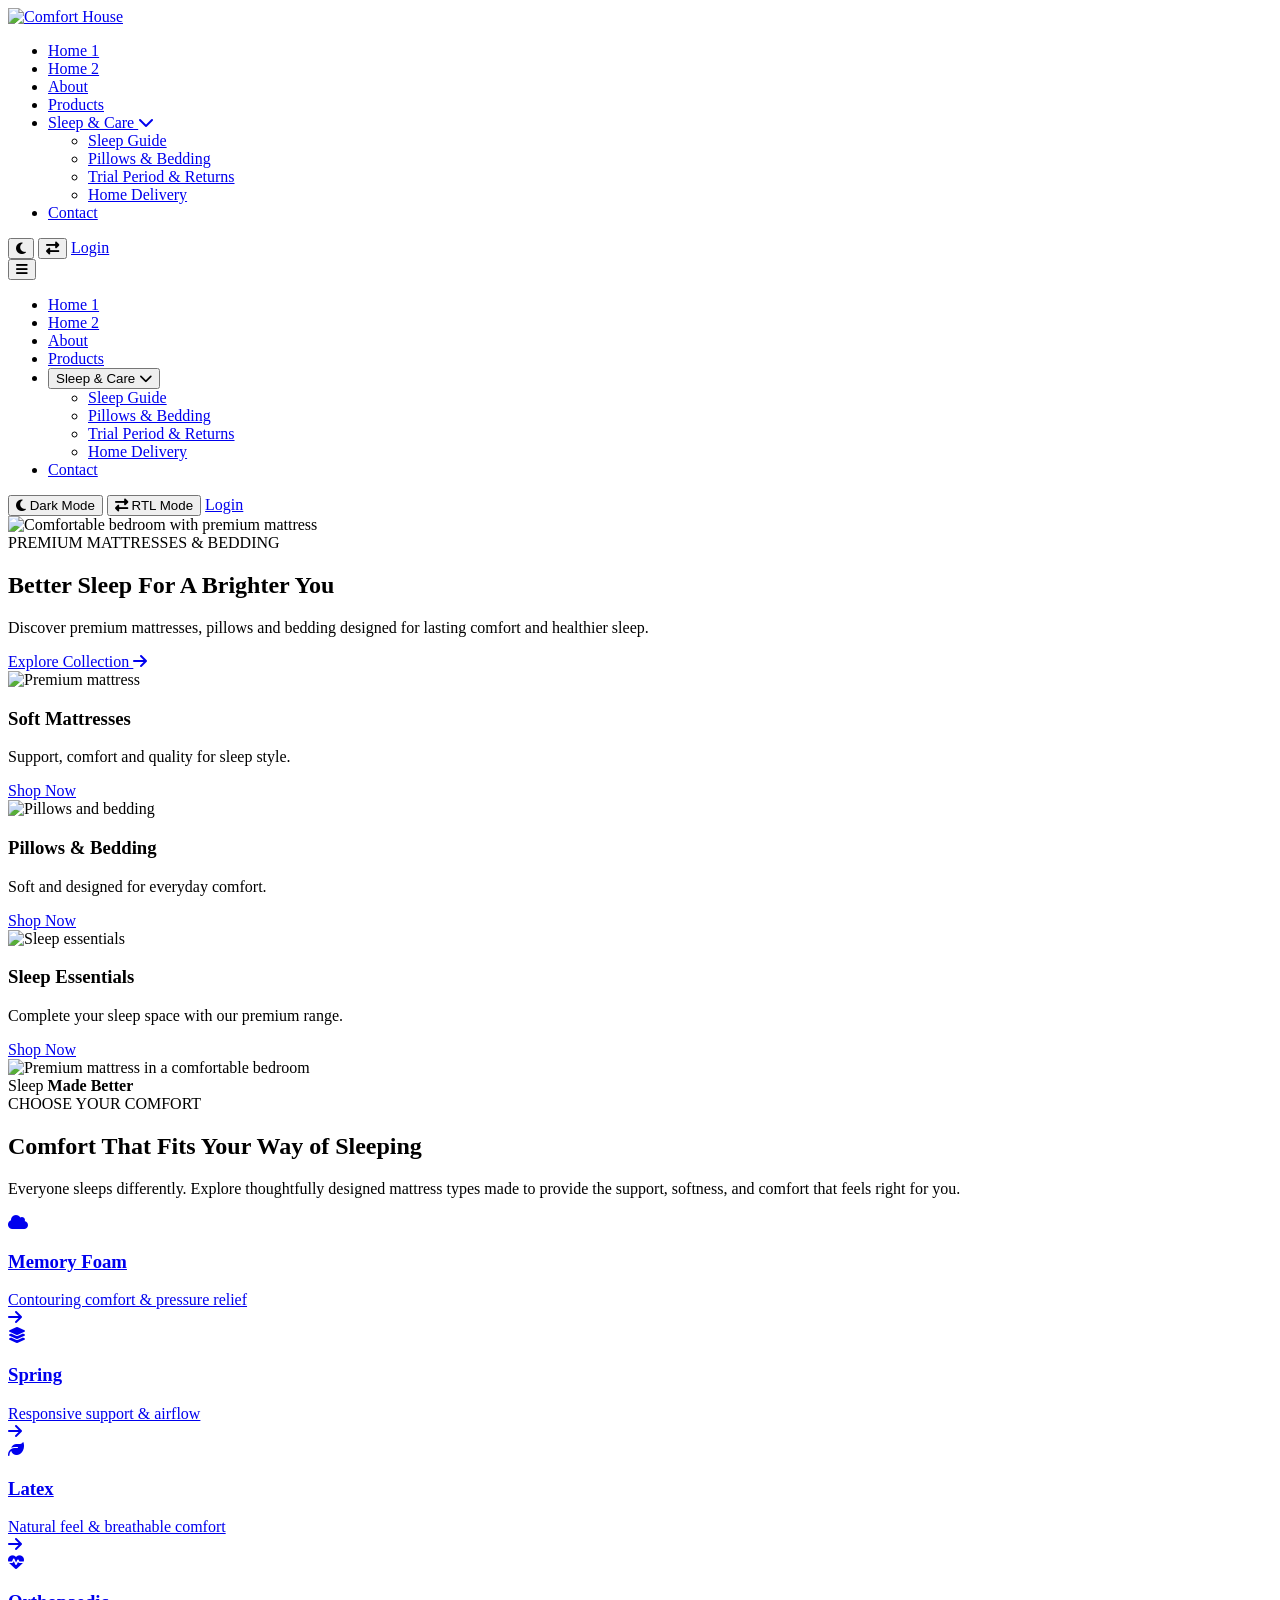
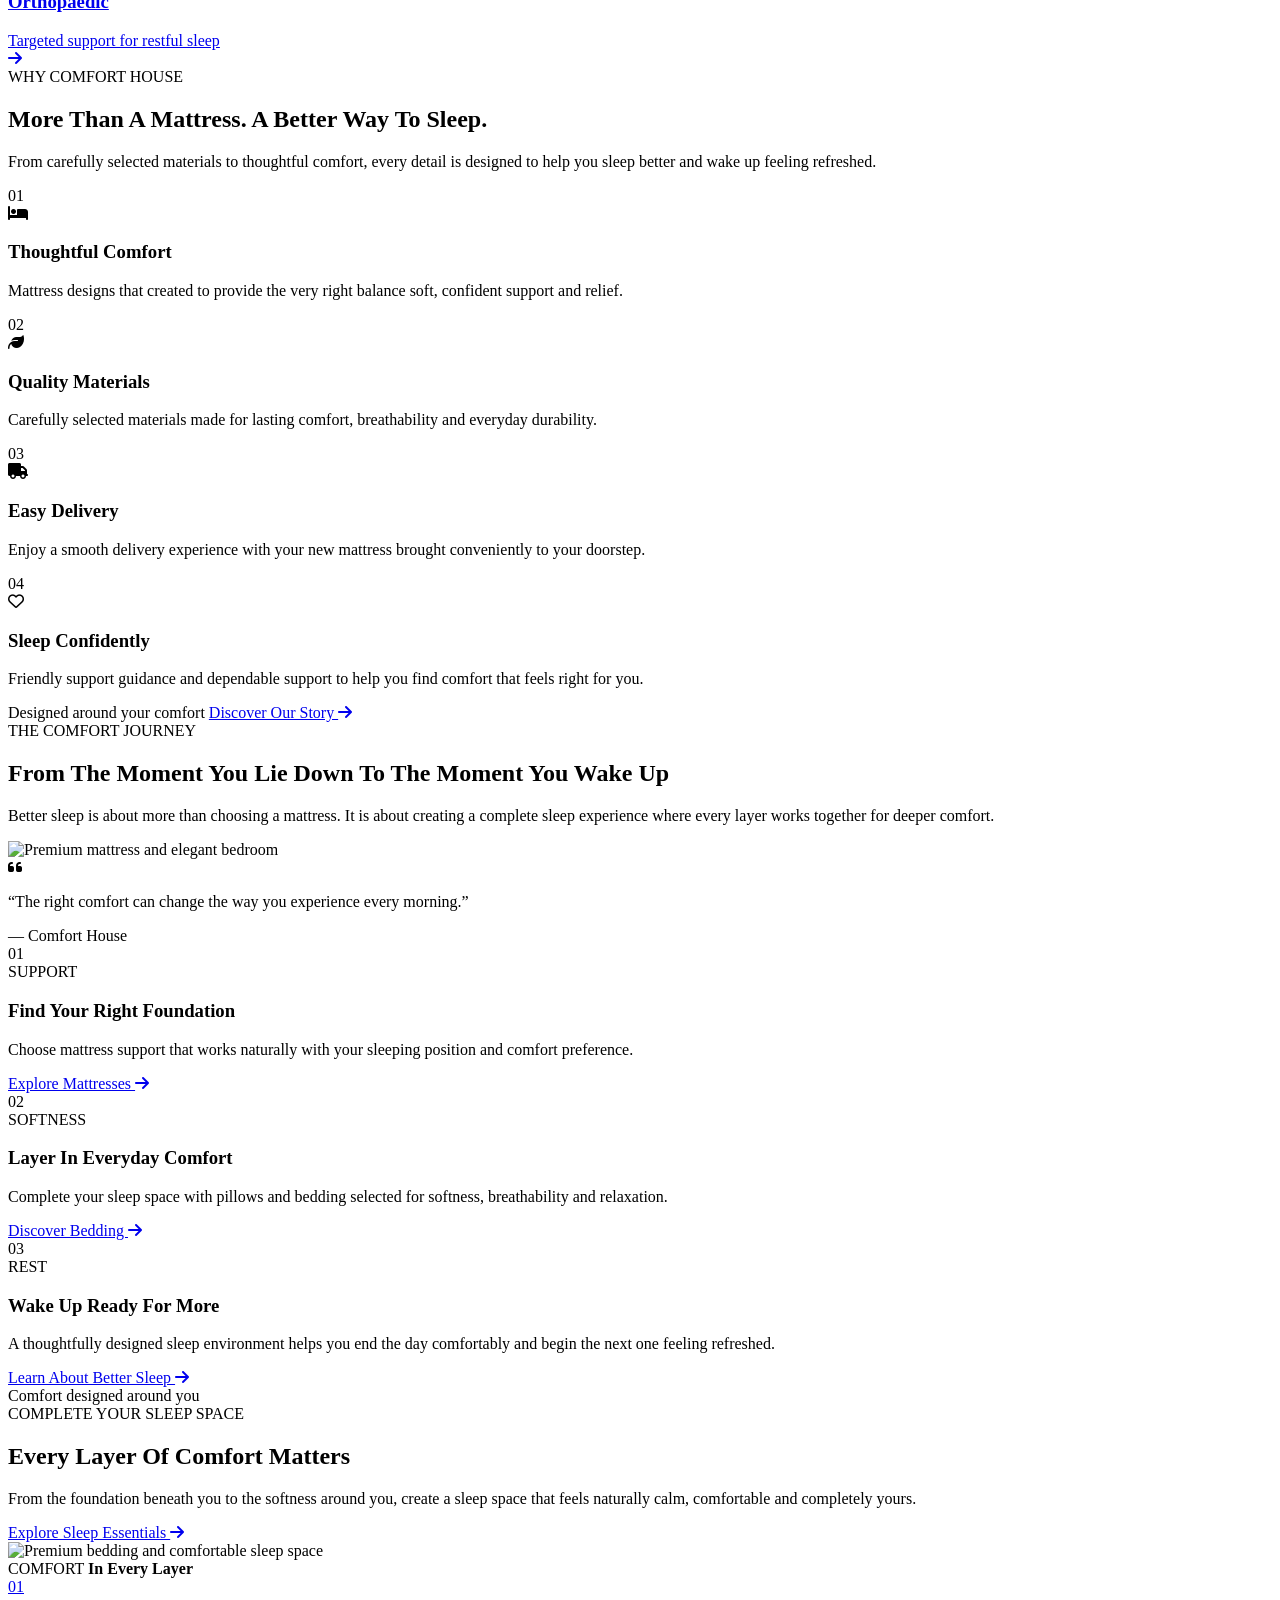
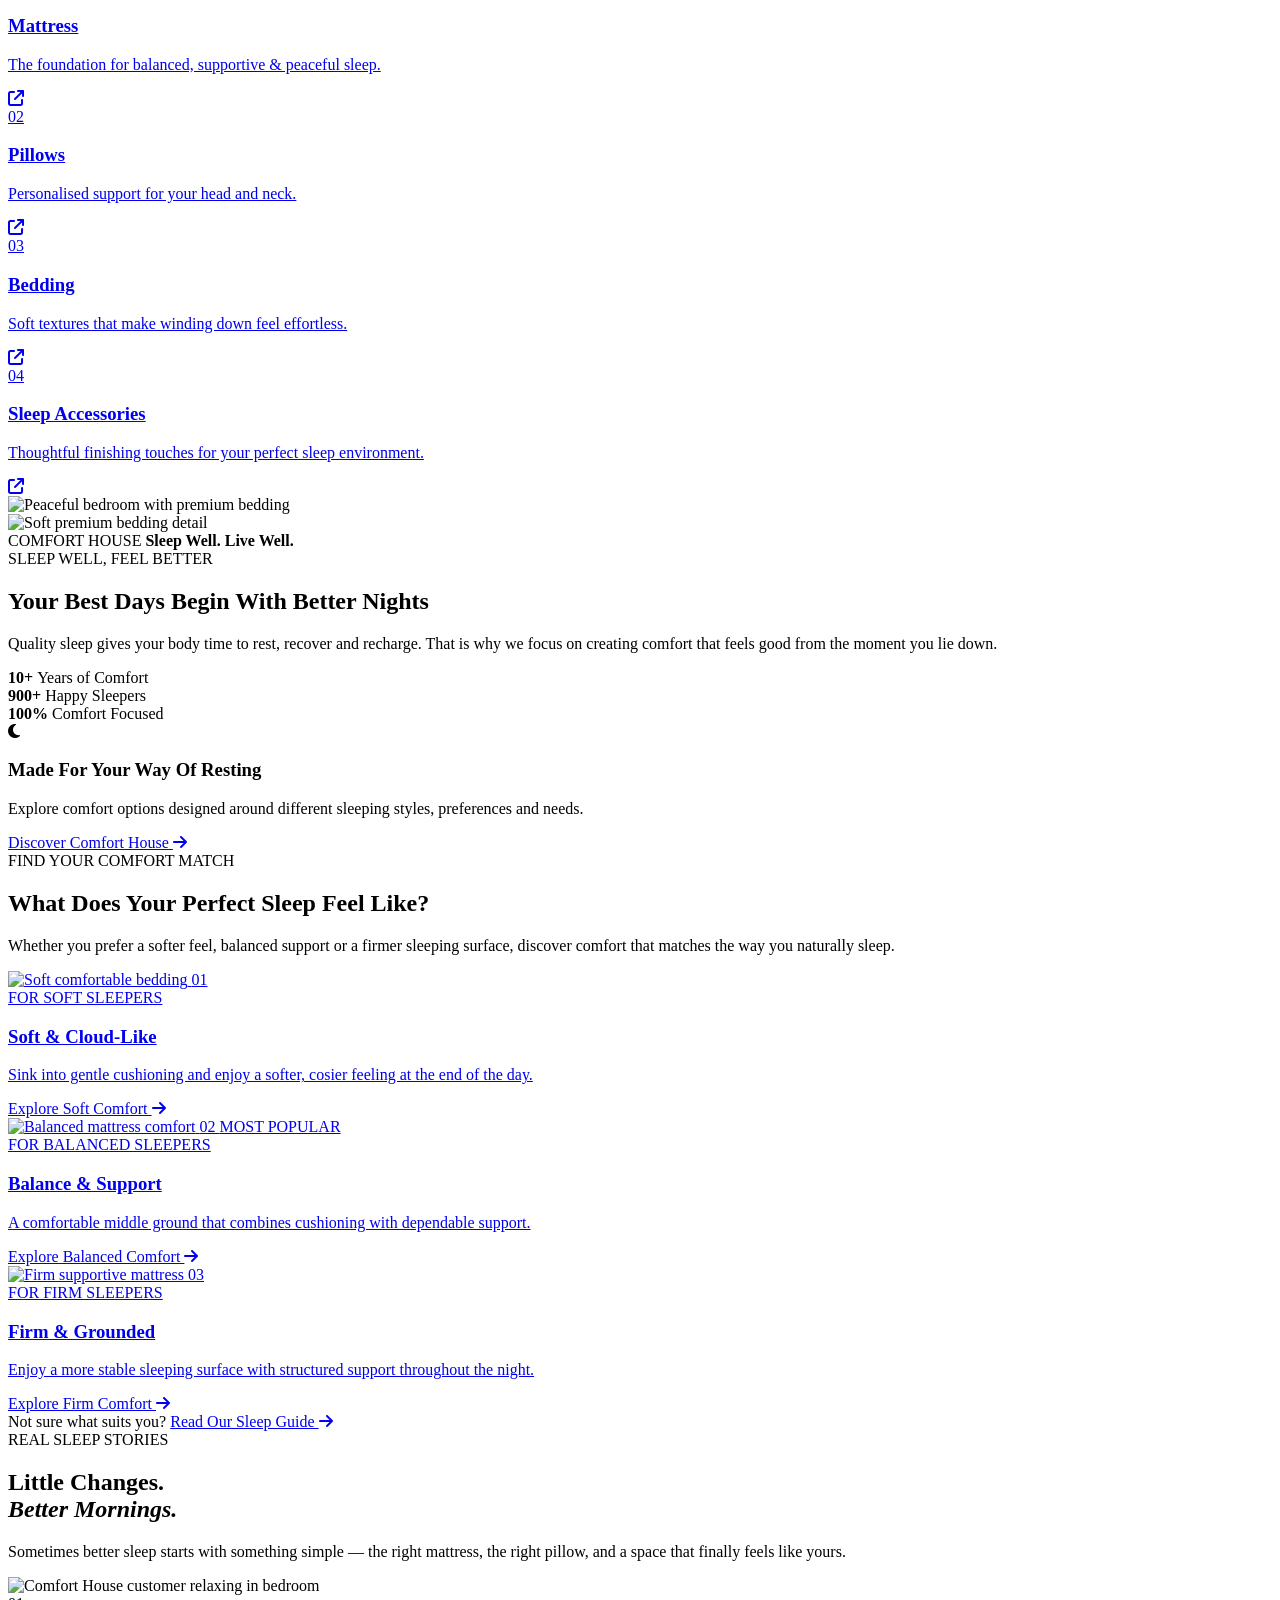
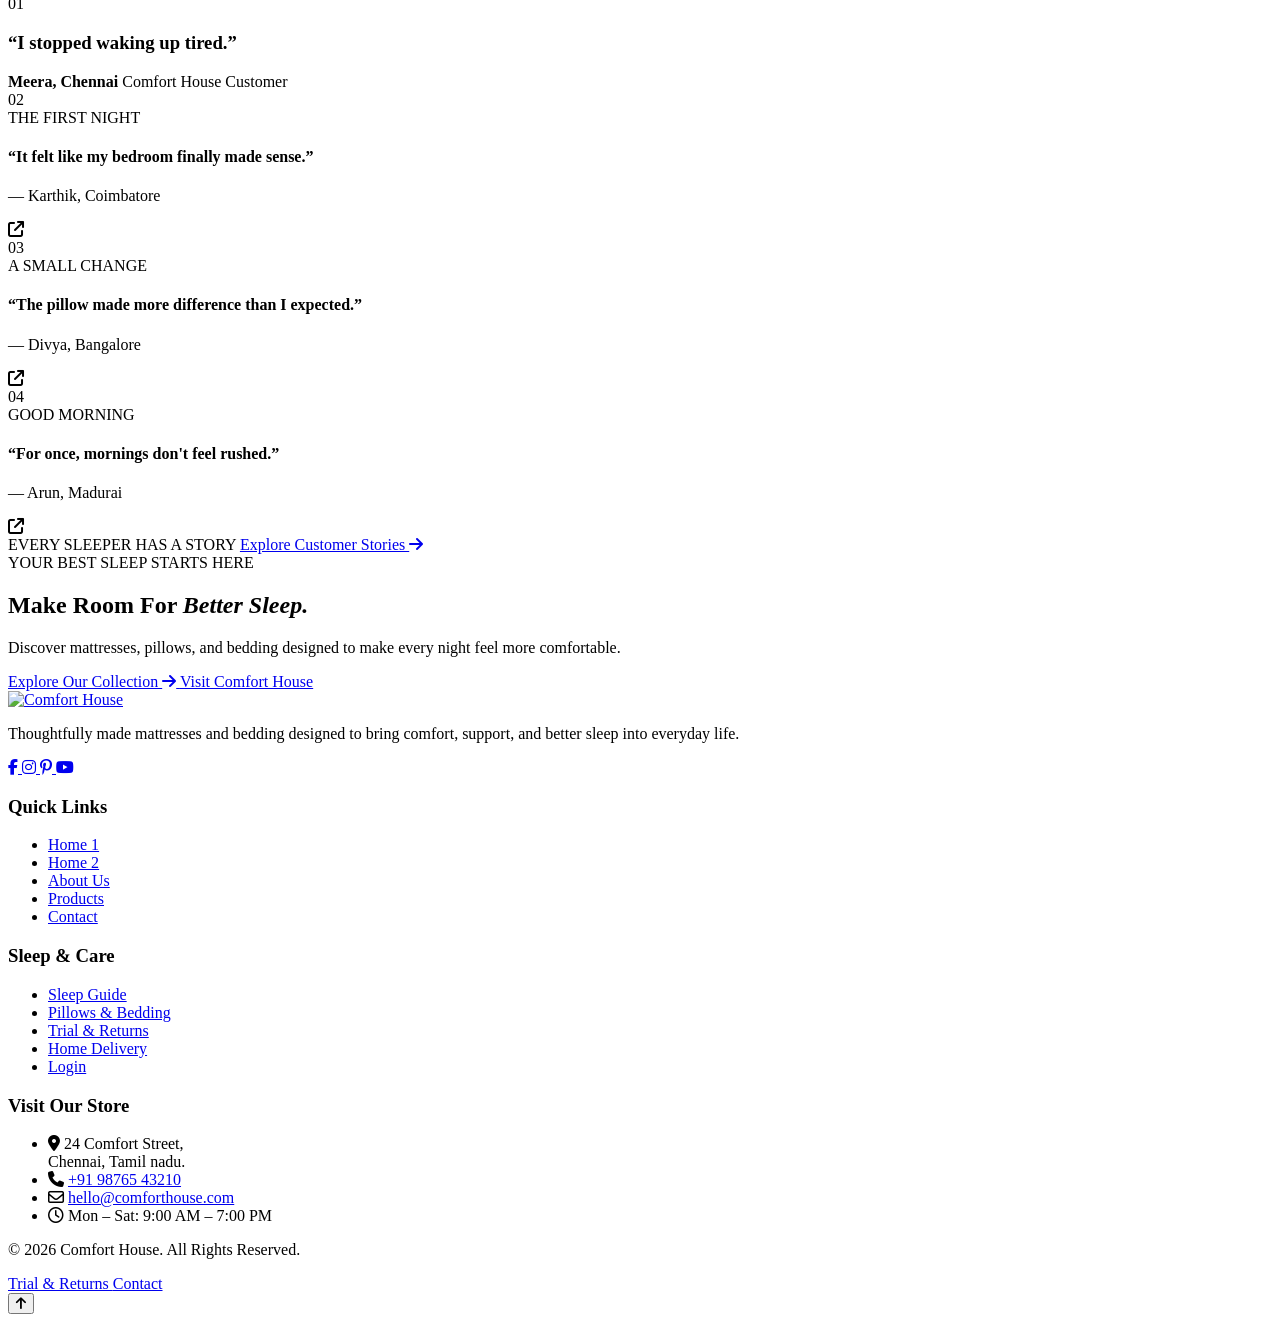
==== index.html @ f1de700a "Add files via upload" ====
<!DOCTYPE html>
<html lang="en">

<head>
    <meta charset="UTF-8">
    <meta name="viewport" content="width=device-width, initial-scale=1.0">

    <title>Comfort House</title>

    <!-- Favicon -->
    <link rel="icon" type="image/png" href="images/logo.png">

    <!-- Google Fonts -->
    <link rel="preconnect" href="https://fonts.googleapis.com">
    <link rel="preconnect" href="https://fonts.gstatic.com" crossorigin>

    <link
        href="https://fonts.googleapis.com/css2?family=Fraunces:opsz,wght@9..144,500;9..144,600;9..144,700&family=Manrope:wght@400;500;600;700&display=swap"
        rel="stylesheet">

    <!-- Font Awesome -->
    <link rel="stylesheet" href="https://cdnjs.cloudflare.com/ajax/libs/font-awesome/6.7.2/css/all.min.css">

    <!-- Main CSS -->
    <link rel="stylesheet" href="css/style.css">
</head>

<body>


    <!-- =========================================
     Header
========================================= -->

    <header class="site-header">
        <div class="container">
            <div class="header-wrapper">

                <!-- Logo -->
                <a href="index.html" class="site-logo">
                    <img src="images/logo.png" alt="Comfort House">
                </a>


                <!-- Desktop Navigation -->
                <nav class="main-nav" aria-label="Main Navigation">

                    <ul class="nav-list">

                        <li>
                            <a href="index.html" class="active">Home 1</a>
                        </li>

                        <li>
                            <a href="home-2.html">Home 2</a>
                        </li>

                        <li>
                            <a href="about.html">About</a>
                        </li>

                        <li>
                            <a href="products.html">Products</a>
                        </li>

                        <li class="has-dropdown">
                            <a href="#" class="dropdown-toggle">
                                Sleep &amp; Care
                                <i class="fa-solid fa-chevron-down"></i>
                            </a>

                            <ul class="dropdown-menu">
                                <li>
                                    <a href="sleep-guide.html">Sleep Guide</a>
                                </li>

                                <li>
                                    <a href="pillows-bedding.html">
                                        Pillows &amp; Bedding
                                    </a>
                                </li>

                                <li>
                                    <a href="trial-returns.html">
                                        Trial Period &amp; Returns
                                    </a>
                                </li>

                                <li>
                                    <a href="home-delivery.html">
                                        Home Delivery
                                    </a>
                                </li>
                            </ul>
                        </li>

                        <li>
                            <a href="contact.html">Contact</a>
                        </li>

                    </ul>

                </nav>


                <!-- Desktop Actions -->
                <div class="header-actions">

                    <!-- Dark Mode -->
                    <button type="button" class="header-icon-btn theme-toggle" aria-label="Toggle dark mode"
                        title="Dark Mode">
                        <i class="fa-solid fa-moon"></i>
                    </button>

                    <!-- RTL -->
                    <button type="button" class="header-icon-btn rtl-toggle" aria-label="Toggle RTL mode"
                        title="RTL Mode">
                        <i class="fa-solid fa-right-left"></i>
                    </button>

                    <!-- Login -->
                    <a href="login.html" class="login-btn">
                        <span>Login</span>
                    </a>

                </div>


                <!-- Mobile Menu Button -->
                <button type="button" class="menu-toggle" aria-label="Open menu" aria-expanded="false">
                    <i class="fa-solid fa-bars"></i>
                </button>

            </div>
        </div>


        <!-- Mobile Navigation -->
        <div class="mobile-menu">

            <div class="mobile-menu-inner">

                <nav class="mobile-nav" aria-label="Mobile Navigation">

                    <ul>

                        <li>
                            <a href="index.html">Home 1</a>
                        </li>

                        <li>
                            <a href="home-2.html">Home 2</a>
                        </li>

                        <li>
                            <a href="about.html">About</a>
                        </li>

                        <li>
                            <a href="products.html">Products</a>
                        </li>

                        <li class="mobile-dropdown">

                            <button type="button" class="mobile-dropdown-toggle" aria-expanded="false">
                                <span>Sleep &amp; Care</span>
                                <i class="fa-solid fa-chevron-down"></i>
                            </button>

                            <ul class="mobile-dropdown-menu">

                                <li>
                                    <a href="sleep-guide.html">
                                        Sleep Guide
                                    </a>
                                </li>

                                <li>
                                    <a href="pillows-bedding.html">
                                        Pillows &amp; Bedding
                                    </a>
                                </li>

                                <li>
                                    <a href="trial-returns.html">
                                        Trial Period &amp; Returns
                                    </a>
                                </li>

                                <li>
                                    <a href="home-delivery.html">
                                        Home Delivery
                                    </a>
                                </li>

                            </ul>

                        </li>

                        <li>
                            <a href="contact.html">Contact</a>
                        </li>

                    </ul>

                </nav>


                <!-- Mobile Actions -->
                <div class="mobile-actions">

                    <button type="button" class="mobile-action-btn theme-toggle">
                        <span>
                            <i class="fa-solid fa-moon"></i>
                            Dark Mode
                        </span>

                    </button>


                    <button type="button" class="mobile-action-btn rtl-toggle">
                        <span>
                            <i class="fa-solid fa-right-left"></i>
                            RTL Mode
                        </span>
                    </button>


                    <a href="login.html" class="mobile-login-btn">

                        Login
                    </a>

                </div>

            </div>

        </div>

    </header>


    <!-- =========================================
     Home 1 - Hero Section
========================================= -->

    <section class="home-hero">

        <div class="home-hero-image">
            <img src="images/home-hero.jpg" alt="Comfortable bedroom with premium mattress">
        </div>

        <div class="home-hero-overlay"></div>

        <div class="container">

            <!-- Hero Content -->
            <div class="home-hero-content">

                <span class="hero-eyebrow">
                    PREMIUM MATTRESSES &amp; BEDDING
                </span>

                <h1>
                    Better Sleep
                    <span>For A Brighter You</span>
                </h1>

                <p>
                    Discover premium mattresses, pillows and bedding
                    designed for lasting comfort and healthier sleep.
                </p>

                <a href="products.html" class="hero-btn">
                    Explore Collection
                    <i class="fa-solid fa-arrow-right"></i>
                </a>

            </div>


            <!-- Category Cards -->
            <div class="hero-cards">

                <!-- Card 01 -->
                <div class="hero-card">

                    <div class="hero-card-image">
                        <img src="images/h1.png" alt="Premium mattress">
                    </div>

                    <div class="hero-card-content">

                        <h3>Soft Mattresses</h3>

                        <p>
                            Support, comfort and quality for
                            sleep style.
                        </p>

                        <a href="products.html" class="hero-card-btn">
                            Shop Now
                        </a>

                    </div>

                </div>


                <!-- Card 02 -->
                <div class="hero-card">

                    <div class="hero-card-image">
                        <img src="images/pillows-card.png" alt="Pillows and bedding">
                    </div>

                    <div class="hero-card-content">

                        <h3>Pillows &amp; Bedding</h3>

                        <p>
                            Soft and designed for
                            everyday comfort.
                        </p>

                        <a href="pillows-bedding.html" class="hero-card-btn">
                            Shop Now
                        </a>

                    </div>

                </div>


                <!-- Card 03 -->
                <div class="hero-card">

                    <div class="hero-card-image">
                        <img src="images/h3.png" alt="Sleep essentials">
                    </div>

                    <div class="hero-card-content">

                        <h3>Sleep Essentials</h3>

                        <p>
                            Complete your sleep space with our
                            premium range.
                        </p>

                        <a href="pillows-bedding.html" class="hero-card-btn">
                            Shop Now
                        </a>

                    </div>

                </div>

            </div>

        </div>

    </section>


    <!-- =========================================
     Section 2 - Find Your Perfect Comfort
========================================= -->

    <section class="comfort-section">

        <div class="container">

            <div class="comfort-wrapper">

                <!-- Image -->
                <div class="comfort-image">

                    <img src="images/comfort-mattress.jpg" alt="Premium mattress in a comfortable bedroom">

                    <div class="comfort-image-badge">
                        <span>Sleep</span>
                        <strong>Made Better</strong>
                    </div>

                </div>


                <!-- Content -->
                <div class="comfort-content">

                    <span class="section-tag">
                        CHOOSE YOUR COMFORT
                    </span>

                    <h2>
                        Comfort That Fits
                        <span>Your Way of Sleeping</span>
                    </h2>

                    <p>
                        Everyone sleeps differently. Explore thoughtfully
                        designed mattress types made to provide the support,
                        softness, and comfort that feels right for you.
                    </p>


                    <!-- Mattress Types -->

                    <div class="comfort-options">

                        <!-- Option 01 -->
                        <a href="products.html" class="comfort-option">

                            <div class="comfort-option-icon">
                                <i class="fa-solid fa-cloud"></i>
                            </div>

                            <div class="comfort-option-content">

                                <h3>Memory Foam</h3>

                                <span>
                                    Contouring comfort &amp; pressure relief
                                </span>

                            </div>

                            <i class="fa-solid fa-arrow-right comfort-arrow"></i>

                        </a>


                        <!-- Option 02 -->
                        <a href="products.html" class="comfort-option">

                            <div class="comfort-option-icon">
                                <i class="fa-solid fa-layer-group"></i>
                            </div>

                            <div class="comfort-option-content">

                                <h3>Spring</h3>

                                <span>
                                    Responsive support &amp; airflow
                                </span>

                            </div>

                            <i class="fa-solid fa-arrow-right comfort-arrow"></i>

                        </a>


                        <!-- Option 03 -->
                        <a href="products.html" class="comfort-option">

                            <div class="comfort-option-icon">
                                <i class="fa-solid fa-leaf"></i>
                            </div>

                            <div class="comfort-option-content">

                                <h3>Latex</h3>

                                <span>
                                    Natural feel &amp; breathable comfort
                                </span>

                            </div>

                            <i class="fa-solid fa-arrow-right comfort-arrow"></i>

                        </a>


                        <!-- Option 04 -->
                        <a href="products.html" class="comfort-option">

                            <div class="comfort-option-icon">
                                <i class="fa-solid fa-heart-pulse"></i>
                            </div>

                            <div class="comfort-option-content">

                                <h3>Orthopaedic</h3>

                                <span>
                                    Targeted support for restful sleep
                                </span>

                            </div>

                            <i class="fa-solid fa-arrow-right comfort-arrow"></i>

                        </a>

                    </div>

                </div>

            </div>

        </div>

    </section>

    <!-- =========================================
     Section 3 - Why Comfort House
========================================= -->

    <section class="why-comfort-section">

        <div class="container">

            <div class="why-comfort-header">

                <div class="why-comfort-title">

                    <span class="section-tag">
                        WHY COMFORT HOUSE
                    </span>

                    <h2>
                        More Than A Mattress.
                        <span>A Better Way To Sleep.</span>
                    </h2>

                </div>

                <p>
                    From carefully selected materials to thoughtful comfort,
                    every detail is designed to help you sleep better and
                    wake up feeling refreshed.
                </p>

            </div>


            <div class="why-comfort-grid">

                <!-- Benefit 01 -->
                <div class="why-comfort-card">

                    <div class="why-comfort-number">
                        01
                    </div>

                    <div class="why-comfort-icon">
                        <i class="fa-solid fa-bed"></i>
                    </div>

                    <h3>
                        Thoughtful Comfort
                    </h3>

                    <p>
                        Mattress designs that created to provide the very right balance soft, confident support and
                        relief.
                    </p>

                </div>


                <!-- Benefit 02 -->
                <div class="why-comfort-card">

                    <div class="why-comfort-number">
                        02
                    </div>

                    <div class="why-comfort-icon">
                        <i class="fa-solid fa-leaf"></i>
                    </div>

                    <h3>
                        Quality Materials
                    </h3>

                    <p>
                        Carefully selected materials made for lasting comfort,
                        breathability and everyday durability.
                    </p>

                </div>


                <!-- Benefit 03 -->
                <div class="why-comfort-card">

                    <div class="why-comfort-number">
                        03
                    </div>

                    <div class="why-comfort-icon">
                        <i class="fa-solid fa-truck"></i>
                    </div>

                    <h3>
                        Easy Delivery
                    </h3>

                    <p>
                        Enjoy a smooth delivery experience with your new
                        mattress brought conveniently to your doorstep.
                    </p>

                </div>


                <!-- Benefit 04 -->
                <div class="why-comfort-card">

                    <div class="why-comfort-number">
                        04
                    </div>

                    <div class="why-comfort-icon">
                        <i class="fa-regular fa-heart"></i>
                    </div>

                    <h3>
                        Sleep Confidently
                    </h3>

                    <p>
                        Friendly support guidance and dependable support to help you
                        find comfort that feels right for you.
                    </p>

                </div>

            </div>


            <div class="why-comfort-bottom">

                <span>
                    Designed around your comfort
                </span>

                <a href="about.html">
                    Discover Our Story
                    <i class="fa-solid fa-arrow-right"></i>
                </a>

            </div>

        </div>

    </section>

    <!-- =========================================
     Section 3 - The Comfort Journey
========================================= -->

    <section class="sleep-journey-section">

        <div class="container">

            <!-- Section Intro -->
            <div class="sleep-journey-intro">

                <span class="section-tag">
                    THE COMFORT JOURNEY
                </span>

                <h2>
                    From The Moment You Lie Down
                    <span>To The Moment You Wake Up</span>
                </h2>

                <p>
                    Better sleep is about more than choosing a mattress.
                    It is about creating a complete sleep experience where
                    every layer works together for deeper comfort.
                </p>

            </div>


            <!-- Main Journey -->
            <div class="sleep-journey-main">


                <!-- Left Visual -->
                <div class="sleep-journey-visual">

                    <div class="sleep-journey-image">

                        <img src="images/sleep-journey.jpg" alt="Premium mattress and elegant bedroom">

                    </div>


                    <div class="sleep-journey-quote">

                        <i class="fa-solid fa-quote-left"></i>

                        <p>
                            “The right comfort can change the way
                            you experience every morning.”
                        </p>

                        <span>
                            — Comfort House
                        </span>

                    </div>

                </div>


                <!-- Right Journey Steps -->
                <div class="sleep-journey-content">


                    <!-- Step 01 -->
                    <div class="sleep-step">

                        <div class="sleep-step-number">
                            01
                        </div>

                        <div class="sleep-step-line"></div>

                        <div class="sleep-step-content">

                            <span>
                                SUPPORT
                            </span>

                            <h3>
                                Find Your Right Foundation
                            </h3>

                            <p>
                                Choose mattress support that works naturally
                                with your sleeping position and comfort preference.
                            </p>

                            <a href="products.html">
                                Explore Mattresses
                                <i class="fa-solid fa-arrow-right"></i>
                            </a>

                        </div>

                    </div>


                    <!-- Step 02 -->
                    <div class="sleep-step">

                        <div class="sleep-step-number">
                            02
                        </div>

                        <div class="sleep-step-line"></div>

                        <div class="sleep-step-content">

                            <span>
                                SOFTNESS
                            </span>

                            <h3>
                                Layer In Everyday Comfort
                            </h3>

                            <p>
                                Complete your sleep space with pillows and
                                bedding selected for softness, breathability
                                and relaxation.
                            </p>

                            <a href="pillows-bedding.html">
                                Discover Bedding
                                <i class="fa-solid fa-arrow-right"></i>
                            </a>

                        </div>

                    </div>


                    <!-- Step 03 -->
                    <div class="sleep-step">

                        <div class="sleep-step-number">
                            03
                        </div>

                        <div class="sleep-step-line"></div>

                        <div class="sleep-step-content">

                            <span>
                                REST
                            </span>

                            <h3>
                                Wake Up Ready For More
                            </h3>

                            <p>
                                A thoughtfully designed sleep environment helps
                                you end the day comfortably and begin the next
                                one feeling refreshed.
                            </p>

                            <a href="sleep-guide.html">
                                Learn About Better Sleep
                                <i class="fa-solid fa-arrow-right"></i>
                            </a>

                        </div>

                    </div>

                </div>

            </div>


            <!-- Bottom Statement -->
            <div class="sleep-journey-bottom">

                <div class="sleep-journey-bottom-line"></div>

                <span>
                    Comfort designed around you
                </span>

                <div class="sleep-journey-bottom-line"></div>

            </div>

        </div>

    </section>

    <!-- =========================================
     Section 4 - Complete Your Sleep Space
========================================= -->

    <section class="sleep-space-section">

        <div class="container">

            <div class="sleep-space-wrapper">

                <!-- Left Content -->
                <div class="sleep-space-content">

                    <span class="section-tag">
                        COMPLETE YOUR SLEEP SPACE
                    </span>

                    <h2>
                        Every Layer Of
                        <span>Comfort Matters</span>
                    </h2>

                    <p>
                        From the foundation beneath you to the softness around
                        you, create a sleep space that feels naturally calm,
                        comfortable and completely yours.
                    </p>

                    <a href="pillows-bedding.html" class="sleep-space-btn">
                        Explore Sleep Essentials
                        <i class="fa-solid fa-arrow-right"></i>
                    </a>

                </div>


                <!-- Center Image -->
                <div class="sleep-space-visual">

                    <div class="sleep-space-image">
                        <img src="images/sleep-space.jpg" alt="Premium bedding and comfortable sleep space">
                    </div>

                    <div class="sleep-space-badge">
                        <span>COMFORT</span>
                        <strong>In Every Layer</strong>
                    </div>

                </div>


                <!-- Right Categories -->
                <div class="sleep-space-list">

                    <a href="products.html" class="sleep-space-item">

                        <div class="sleep-space-item-number">
                            01
                        </div>

                        <div class="sleep-space-item-content">

                            <h3>
                                Mattress
                            </h3>

                            <p>
                                The foundation for balanced,
                                supportive & peaceful sleep.
                            </p>

                        </div>

                        <i class="fa-solid fa-arrow-up-right-from-square"></i>

                    </a>


                    <a href="pillows-bedding.html" class="sleep-space-item">

                        <div class="sleep-space-item-number">
                            02
                        </div>

                        <div class="sleep-space-item-content">

                            <h3>
                                Pillows
                            </h3>

                            <p>
                                Personalised support for your
                                head and neck.
                            </p>

                        </div>

                        <i class="fa-solid fa-arrow-up-right-from-square"></i>

                    </a>


                    <a href="pillows-bedding.html" class="sleep-space-item">

                        <div class="sleep-space-item-number">
                            03
                        </div>

                        <div class="sleep-space-item-content">

                            <h3>
                                Bedding
                            </h3>

                            <p>
                                Soft textures that make winding
                                down feel effortless.
                            </p>

                        </div>

                        <i class="fa-solid fa-arrow-up-right-from-square"></i>

                    </a>


                    <a href="pillows-bedding.html" class="sleep-space-item">

                        <div class="sleep-space-item-number">
                            04
                        </div>

                        <div class="sleep-space-item-content">

                            <h3>
                                Sleep Accessories
                            </h3>

                            <p>
                                Thoughtful finishing touches for
                                your perfect sleep environment.
                            </p>

                        </div>

                        <i class="fa-solid fa-arrow-up-right-from-square"></i>

                    </a>

                </div>

            </div>

        </div>

    </section>

    <!-- =========================================
     Section 5 - Sleep Better, Live Better
========================================= -->

    <section class="better-sleep-section">

        <div class="container">

            <div class="better-sleep-wrapper">

                <!-- Left Visual -->
                <div class="better-sleep-visual">

                    <div class="better-sleep-main-image">
                        <img src="images/better-sleep.jpg" alt="Peaceful bedroom with premium bedding">
                    </div>

                    <div class="better-sleep-small-image">
                        <img src="images/better-sleep-detail.jpg" alt="Soft premium bedding detail">
                    </div>

                    <div class="better-sleep-label">
                        <span>COMFORT HOUSE</span>
                        <strong>Sleep Well. Live Well.</strong>
                    </div>

                </div>


                <!-- Right Content -->
                <div class="better-sleep-content">

                    <span class="section-tag">
                        SLEEP WELL, FEEL BETTER
                    </span>

                    <h2>
                        Your Best Days
                        <span>Begin With Better Nights</span>
                    </h2>

                    <p>
                        Quality sleep gives your body time to rest, recover and
                        recharge. That is why we focus on creating comfort that
                        feels good from the moment you lie down.
                    </p>


                    <!-- Stats -->
                    <div class="better-sleep-stats">

                        <div class="better-sleep-stat">

                            <strong>
                                10+
                            </strong>

                            <span>
                                Years of
                                Comfort
                            </span>

                        </div>


                        <div class="better-sleep-stat">

                            <strong>
                                900+
                            </strong>

                            <span>
                                Happy
                                Sleepers
                            </span>

                        </div>


                        <div class="better-sleep-stat">

                            <strong>
                                100%
                            </strong>

                            <span>
                                Comfort
                                Focused
                            </span>

                        </div>

                    </div>


                    <!-- Feature -->
                    <div class="better-sleep-feature">

                        <div class="better-sleep-feature-icon">
                            <i class="fa-solid fa-moon"></i>
                        </div>

                        <div>

                            <h3>
                                Made For Your Way Of Resting
                            </h3>

                            <p>
                                Explore comfort options designed around
                                different sleeping styles, preferences and needs.
                            </p>

                        </div>

                    </div>


                    <a href="about.html" class="better-sleep-link">

                        Discover Comfort House

                        <i class="fa-solid fa-arrow-right"></i>

                    </a>

                </div>

            </div>

        </div>

    </section>

    <!-- =========================================
     Section 6 - Find Your Sleep Match
========================================= -->

    <section class="sleep-match-section">

        <div class="container">

            <div class="sleep-match-heading">

                <span class="section-tag">
                    FIND YOUR COMFORT MATCH
                </span>

                <h2>
                    What Does Your
                    <span>Perfect Sleep Feel Like?</span>
                </h2>

                <p>
                    Whether you prefer a softer feel, balanced support or a
                    firmer sleeping surface, discover comfort that matches
                    the way you naturally sleep.
                </p>

            </div>


            <div class="sleep-match-grid">


                <!-- Match 01 -->
                <a href="products.html" class="sleep-match-card">

                    <div class="sleep-match-image">

                        <img src="images/soft-comfort.jpg" alt="Soft comfortable bedding">

                        <span class="sleep-match-number">
                            01
                        </span>

                    </div>

                    <div class="sleep-match-content">

                        <span class="sleep-match-label">
                            FOR SOFT SLEEPERS
                        </span>

                        <h3>
                            Soft &amp; Cloud-Like
                        </h3>

                        <p>
                            Sink into gentle cushioning and enjoy a softer,
                            cosier feeling at the end of the day.
                        </p>

                        <span class="sleep-match-link">
                            Explore Soft Comfort
                            <i class="fa-solid fa-arrow-right"></i>
                        </span>

                    </div>

                </a>


                <!-- Match 02 -->
                <a href="products.html" class="sleep-match-card">

                    <div class="sleep-match-image">

                        <img src="images/balanced-comfort.jpg" alt="Balanced mattress comfort">

                        <span class="sleep-match-number">
                            02
                        </span>

                        <span class="sleep-match-popular">
                            MOST POPULAR
                        </span>

                    </div>

                    <div class="sleep-match-content">

                        <span class="sleep-match-label">
                            FOR BALANCED SLEEPERS
                        </span>

                        <h3>
                            Balance &amp; Support
                        </h3>

                        <p>
                            A comfortable middle ground that combines
                            cushioning with dependable support.
                        </p>

                        <span class="sleep-match-link">
                            Explore Balanced Comfort
                            <i class="fa-solid fa-arrow-right"></i>
                        </span>

                    </div>

                </a>


                <!-- Match 03 -->
                <a href="products.html" class="sleep-match-card">

                    <div class="sleep-match-image">

                        <img src="images/f-comfort.jpg" alt="Firm supportive mattress">

                        <span class="sleep-match-number">
                            03
                        </span>

                    </div>

                    <div class="sleep-match-content">

                        <span class="sleep-match-label">
                            FOR FIRM SLEEPERS
                        </span>

                        <h3>
                            Firm &amp; Grounded
                        </h3>

                        <p>
                            Enjoy a more stable sleeping surface with
                            structured support throughout the night.
                        </p>

                        <span class="sleep-match-link">
                            Explore Firm Comfort
                            <i class="fa-solid fa-arrow-right"></i>
                        </span>

                    </div>

                </a>

            </div>


            <div class="sleep-match-footer">

                <span>
                    Not sure what suits you?
                </span>

                <a href="sleep-guide.html">
                    Read Our Sleep Guide
                    <i class="fa-solid fa-arrow-right"></i>
                </a>

            </div>

        </div>

    </section>

    <!-- =========================
     SECTION 7 - SLEEP STORIES
========================= -->
    <section class="sleep-stories-section">
        <div class="container">

            <div class="sleep-stories-header">
                <div>
                    <span class="sleep-stories-label">REAL SLEEP STORIES</span>

                    <h2>
                        Little Changes.<br>
                        <em>Better Mornings.</em>
                    </h2>
                </div>

                <p>
                    Sometimes better sleep starts with something simple —
                    the right mattress, the right pillow, and a space that
                    finally feels like yours.
                </p>
            </div>


            <div class="sleep-story-feature">

                <!-- Main Story -->
                <div class="sleep-story-main">

                    <div class="sleep-story-image">
                        <img src="images/person.jpg" alt="Comfort House customer relaxing in bedroom">
                    </div>

                    <div class="sleep-story-overlay">
                        <span>01</span>

                        <h3>
                            “I stopped waking up
                            tired.”
                        </h3>

                        <div class="sleep-story-person">
                            <strong>Meera, Chennai</strong>
                            <span>Comfort House Customer</span>
                        </div>
                    </div>

                </div>


                <!-- Side Stories -->
                <div class="sleep-story-side">

                    <div class="sleep-mini-story">
                        <div class="sleep-mini-number">02</div>

                        <div class="sleep-mini-content">
                            <span>THE FIRST NIGHT</span>

                            <h4>
                                “It felt like my
                                bedroom finally made sense.”
                            </h4>

                            <p>— Karthik, Coimbatore</p>
                        </div>

                        <i class="fa-solid fa-arrow-up-right-from-square"></i>
                    </div>


                    <div class="sleep-mini-story">
                        <div class="sleep-mini-number">03</div>

                        <div class="sleep-mini-content">
                            <span>A SMALL CHANGE</span>

                            <h4>
                                “The pillow made
                                more difference than I expected.”
                            </h4>

                            <p>— Divya, Bangalore</p>
                        </div>

                        <i class="fa-solid fa-arrow-up-right-from-square"></i>
                    </div>


                    <div class="sleep-mini-story">
                        <div class="sleep-mini-number">04</div>

                        <div class="sleep-mini-content">
                            <span>GOOD MORNING</span>

                            <h4>
                                “For once, mornings
                                don't feel rushed.”
                            </h4>

                            <p>— Arun, Madurai</p>
                        </div>

                        <i class="fa-solid fa-arrow-up-right-from-square"></i>
                    </div>

                </div>

            </div>


            <div class="sleep-stories-footer">
                <span>EVERY SLEEPER HAS A STORY</span>

                <a href="#">
                    Explore Customer Stories
                    <i class="fa-solid fa-arrow-right"></i>
                </a>
            </div>

        </div>
    </section>

    <!-- =========================
     SECTION 8 - FINAL CTA
========================= -->
    <section class="comfort-cta-section">

        <div class="comfort-cta-overlay"></div>

        <div class="comfort-cta-content">

            <span class="comfort-cta-label">YOUR BEST SLEEP STARTS HERE</span>

            <h2>
                Make Room For
                <em>Better Sleep.</em>
            </h2>

            <p>
                Discover mattresses, pillows, and bedding designed
                to make every night feel more comfortable.
            </p>

            <div class="comfort-cta-buttons">
                <a href="#" class="comfort-cta-primary">
                    Explore Our Collection
                    <i class="fa-solid fa-arrow-right"></i>
                </a>

                <a href="#" class="comfort-cta-secondary">
                    Visit Comfort House
                </a>
            </div>

        </div>

    </section>

    <!-- =========================================
     Footer
========================================= -->

    <footer class="site-footer">

        <div class="container">

            <div class="footer-top">

                <!-- Brand -->
                <div class="footer-brand">

                    <a href="index.html" class="footer-logo">
                        <img src="images/logo-white.png" alt="Comfort House">
                    </a>

                    <p>
                        Thoughtfully made mattresses and bedding designed
                        to bring comfort, support, and better sleep into
                        everyday life.
                    </p>

                    <div class="footer-socials">

                        <a href="#" aria-label="Facebook">
                            <i class="fa-brands fa-facebook-f"></i>
                        </a>

                        <a href="#" aria-label="Instagram">
                            <i class="fa-brands fa-instagram"></i>
                        </a>

                        <a href="#" aria-label="Pinterest">
                            <i class="fa-brands fa-pinterest-p"></i>
                        </a>

                        <a href="#" aria-label="YouTube">
                            <i class="fa-brands fa-youtube"></i>
                        </a>

                    </div>

                </div>


                <!-- Quick Links -->
                <div class="footer-column">

                    <h3>Quick Links</h3>

                    <ul>
                        <li>
                            <a href="home-1.html">Home 1</a>
                        </li>

                        <li>
                            <a href="home-2.html">Home 2</a>
                        </li>

                        <li>
                            <a href="about.html">About Us</a>
                        </li>

                        <li>
                            <a href="products.html">Products</a>
                        </li>

                        <li>
                            <a href="contact.html">Contact</a>
                        </li>
                    </ul>

                </div>


                <!-- Sleep & Care -->
                <div class="footer-column">

                    <h3>Sleep &amp; Care</h3>

                    <ul>
                        <li>
                            <a href="sleep-guide.html">Sleep Guide</a>
                        </li>

                        <li>
                            <a href="pillows-bedding.html">
                                Pillows &amp; Bedding
                            </a>
                        </li>

                        <li>
                            <a href="trial-returns.html">
                                Trial &amp; Returns
                            </a>
                        </li>

                        <li>
                            <a href="home-delivery.html">
                                Home Delivery
                            </a>
                        </li>

                        <li>
                            <a href="login.html">Login</a>
                        </li>
                    </ul>

                </div>


                <!-- Contact -->
                <div class="footer-column footer-contact">

                    <h3>Visit Our Store</h3>

                    <ul>

                        <li>
                            <i class="fa-solid fa-location-dot"></i>
                            <span>
                                24 Comfort Street,<br>
                                Chennai, Tamil nadu.
                            </span>
                        </li>

                        <li>
                            <i class="fa-solid fa-phone"></i>
                            <a href="tel:+919876543210">
                                +91 98765 43210
                            </a>
                        </li>

                        <li>
                            <i class="fa-regular fa-envelope"></i>
                            <a href="mailto:hello@comforthouse.com">
                                hello@comforthouse.com
                            </a>
                        </li>

                        <li>
                            <i class="fa-regular fa-clock"></i>
                            <span>
                                Mon – Sat: 9:00 AM – 7:00 PM
                            </span>
                        </li>

                    </ul>

                </div>

            </div>


            <!-- Footer Bottom -->
            <div class="footer-bottom">

                <p>
                    © 2026 Comfort House. All Rights Reserved.
                </p>

                <div class="footer-bottom-links">

                    <a href="trial-returns.html">
                        Trial &amp; Returns
                    </a>

                    <a href="contact.html">
                        Contact
                    </a>

                </div>

            </div>

        </div>

    </footer>

    <!-- Scroll To Top -->
    <button type="button" class="scroll-top" aria-label="Scroll to top">
        <i class="fa-solid fa-arrow-up"></i>
    </button>

    <script src="js/main.js"></script>

</body>

</html>
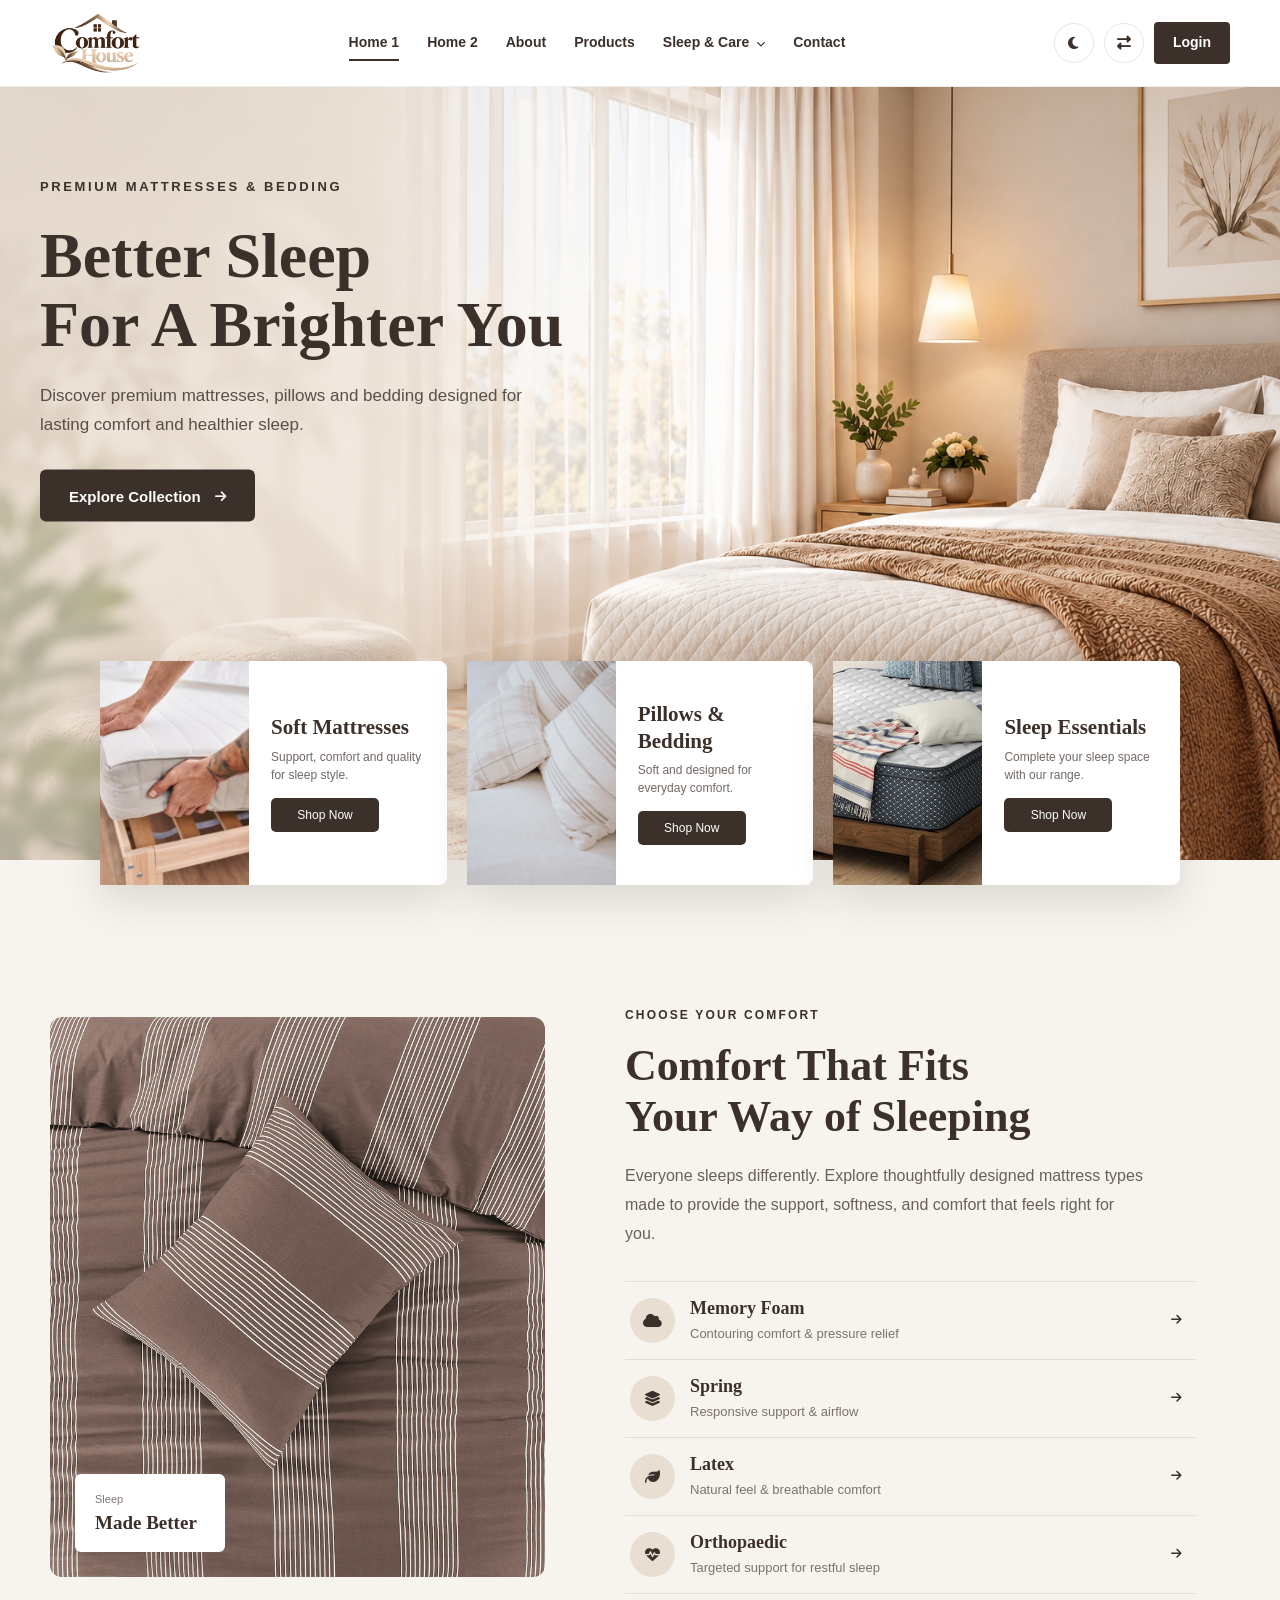
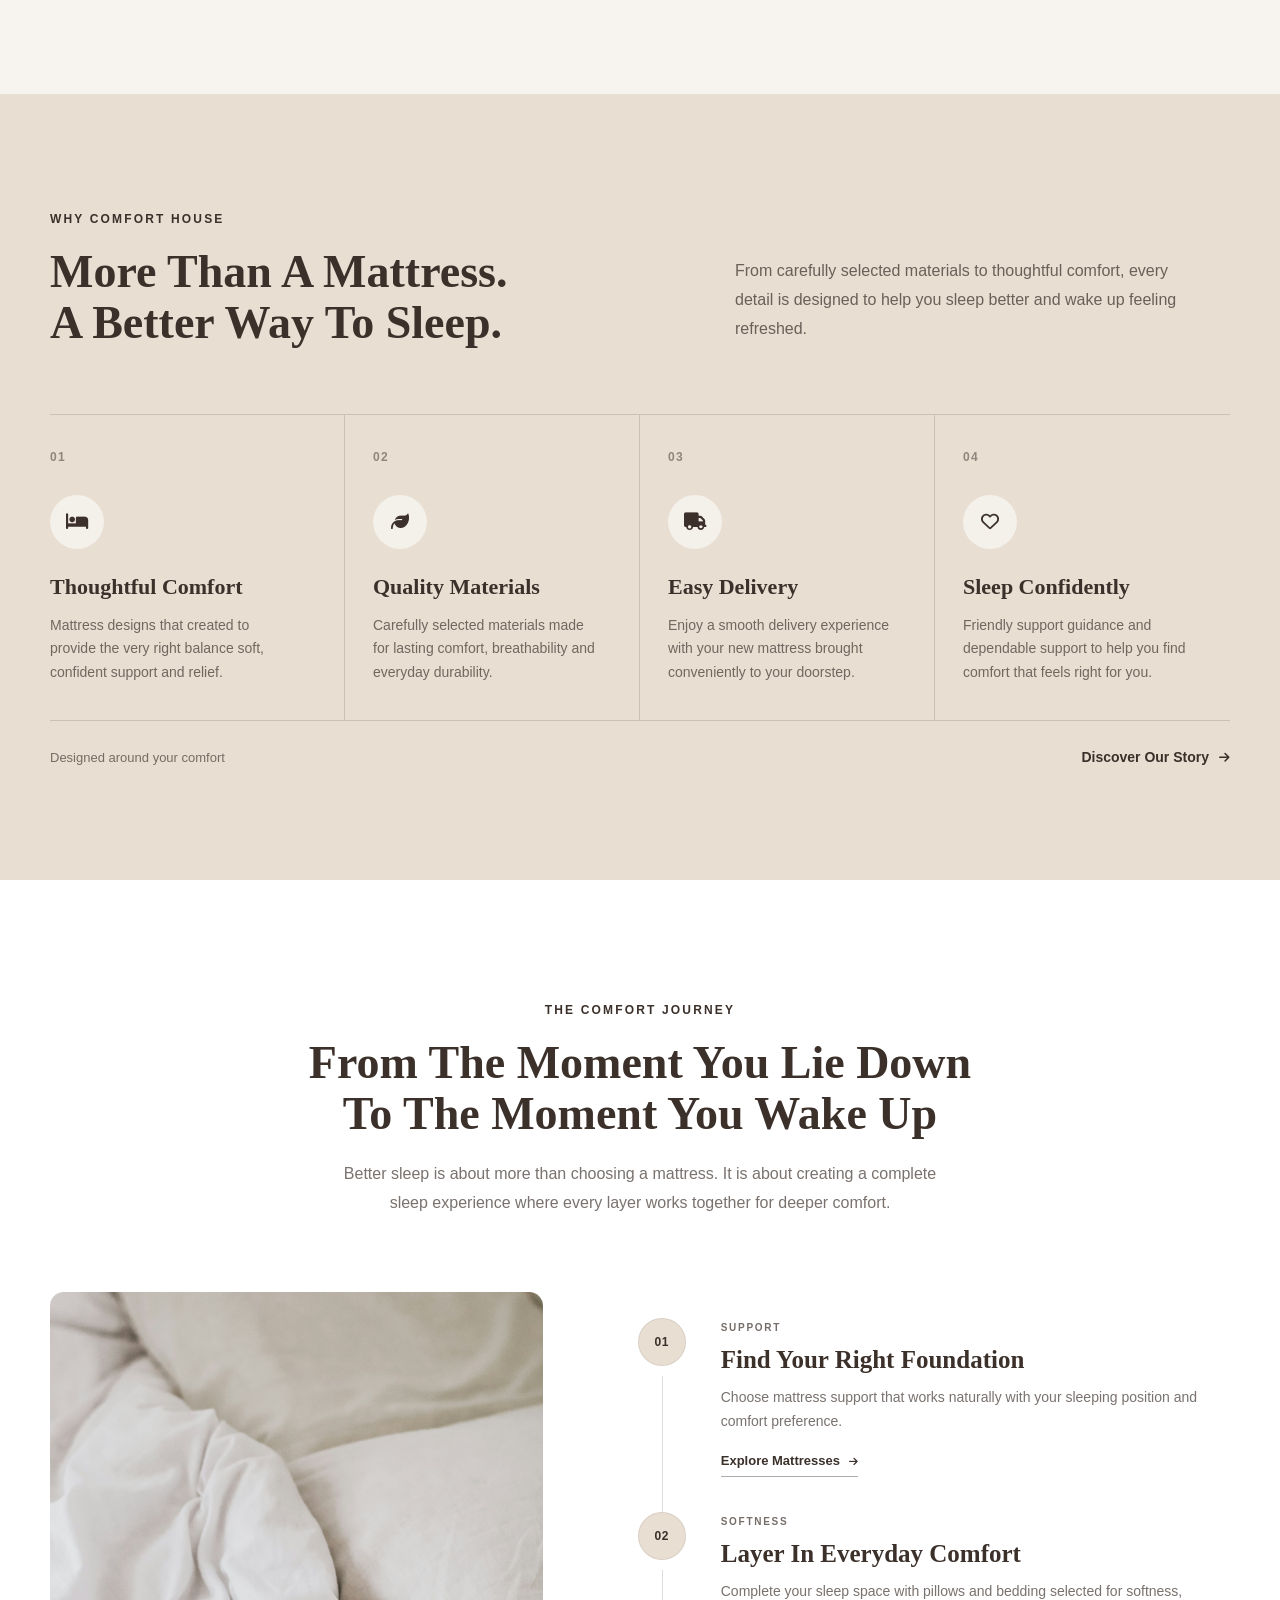
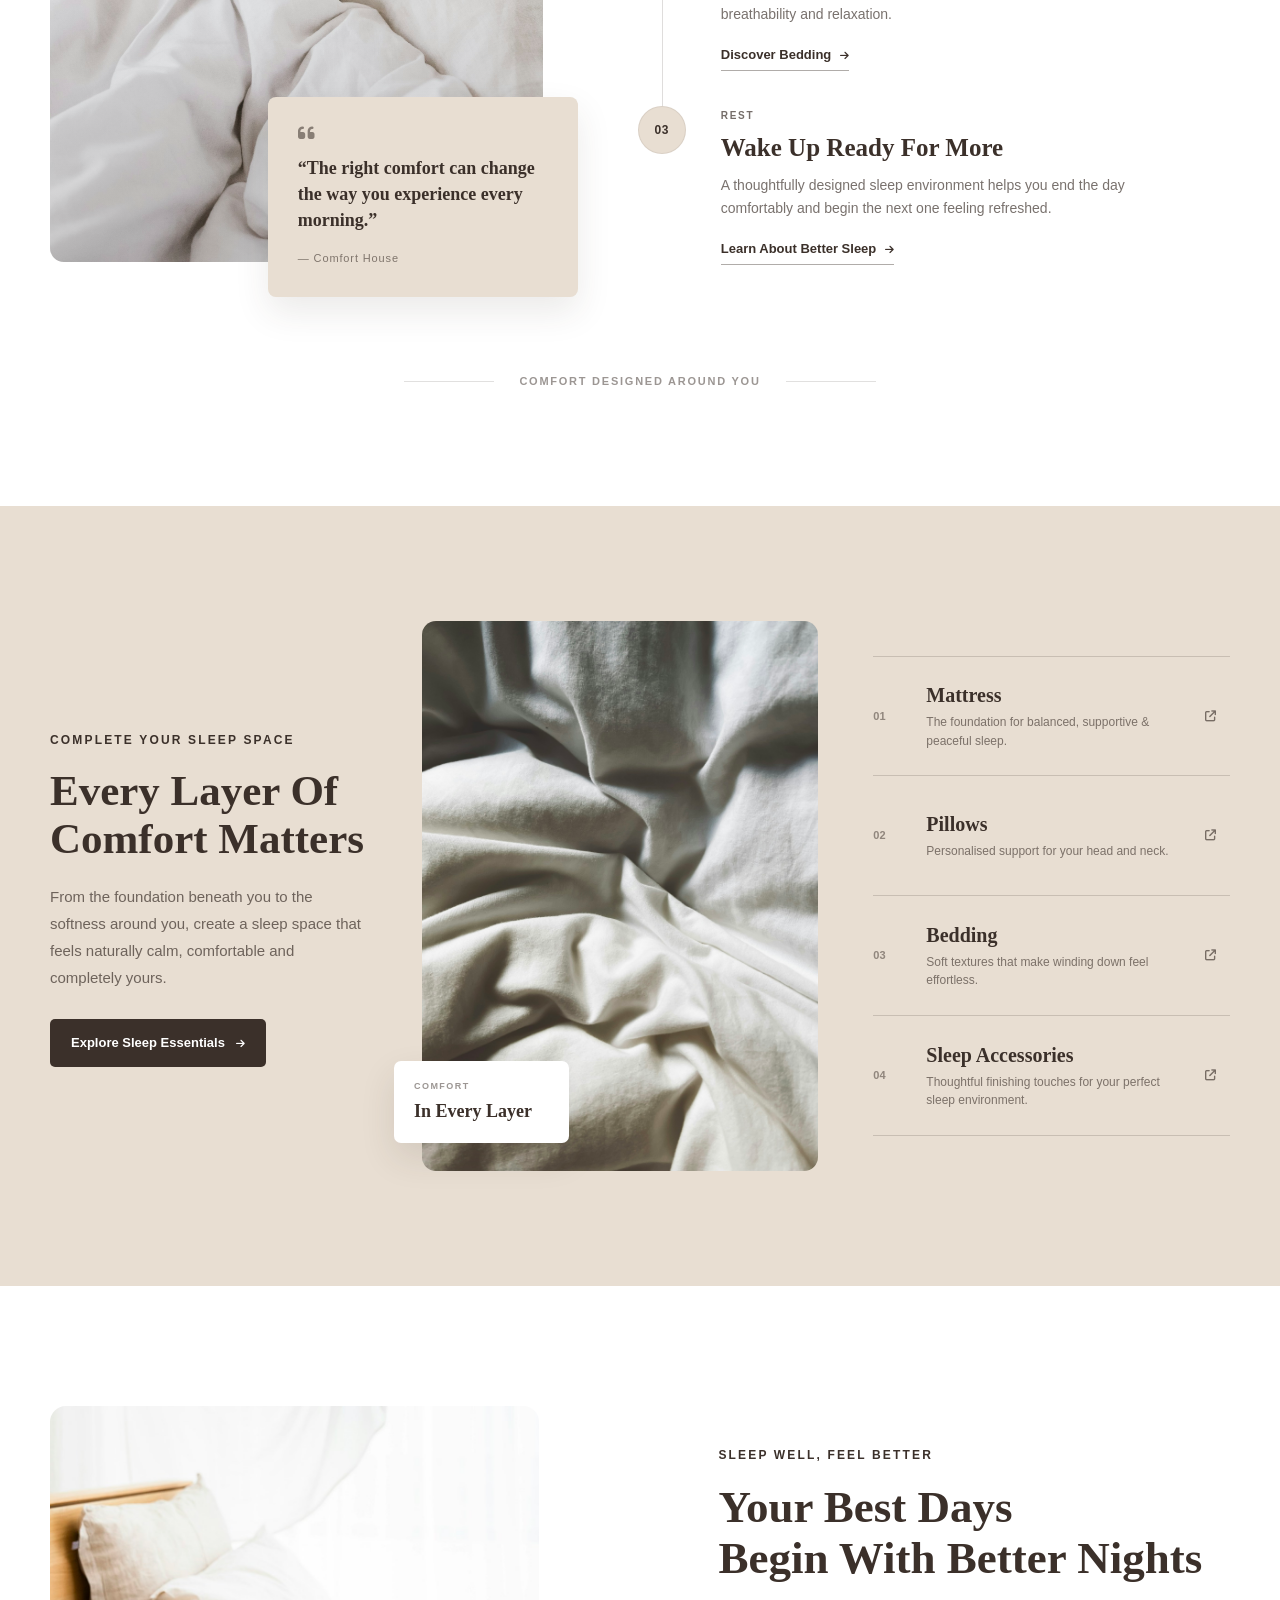
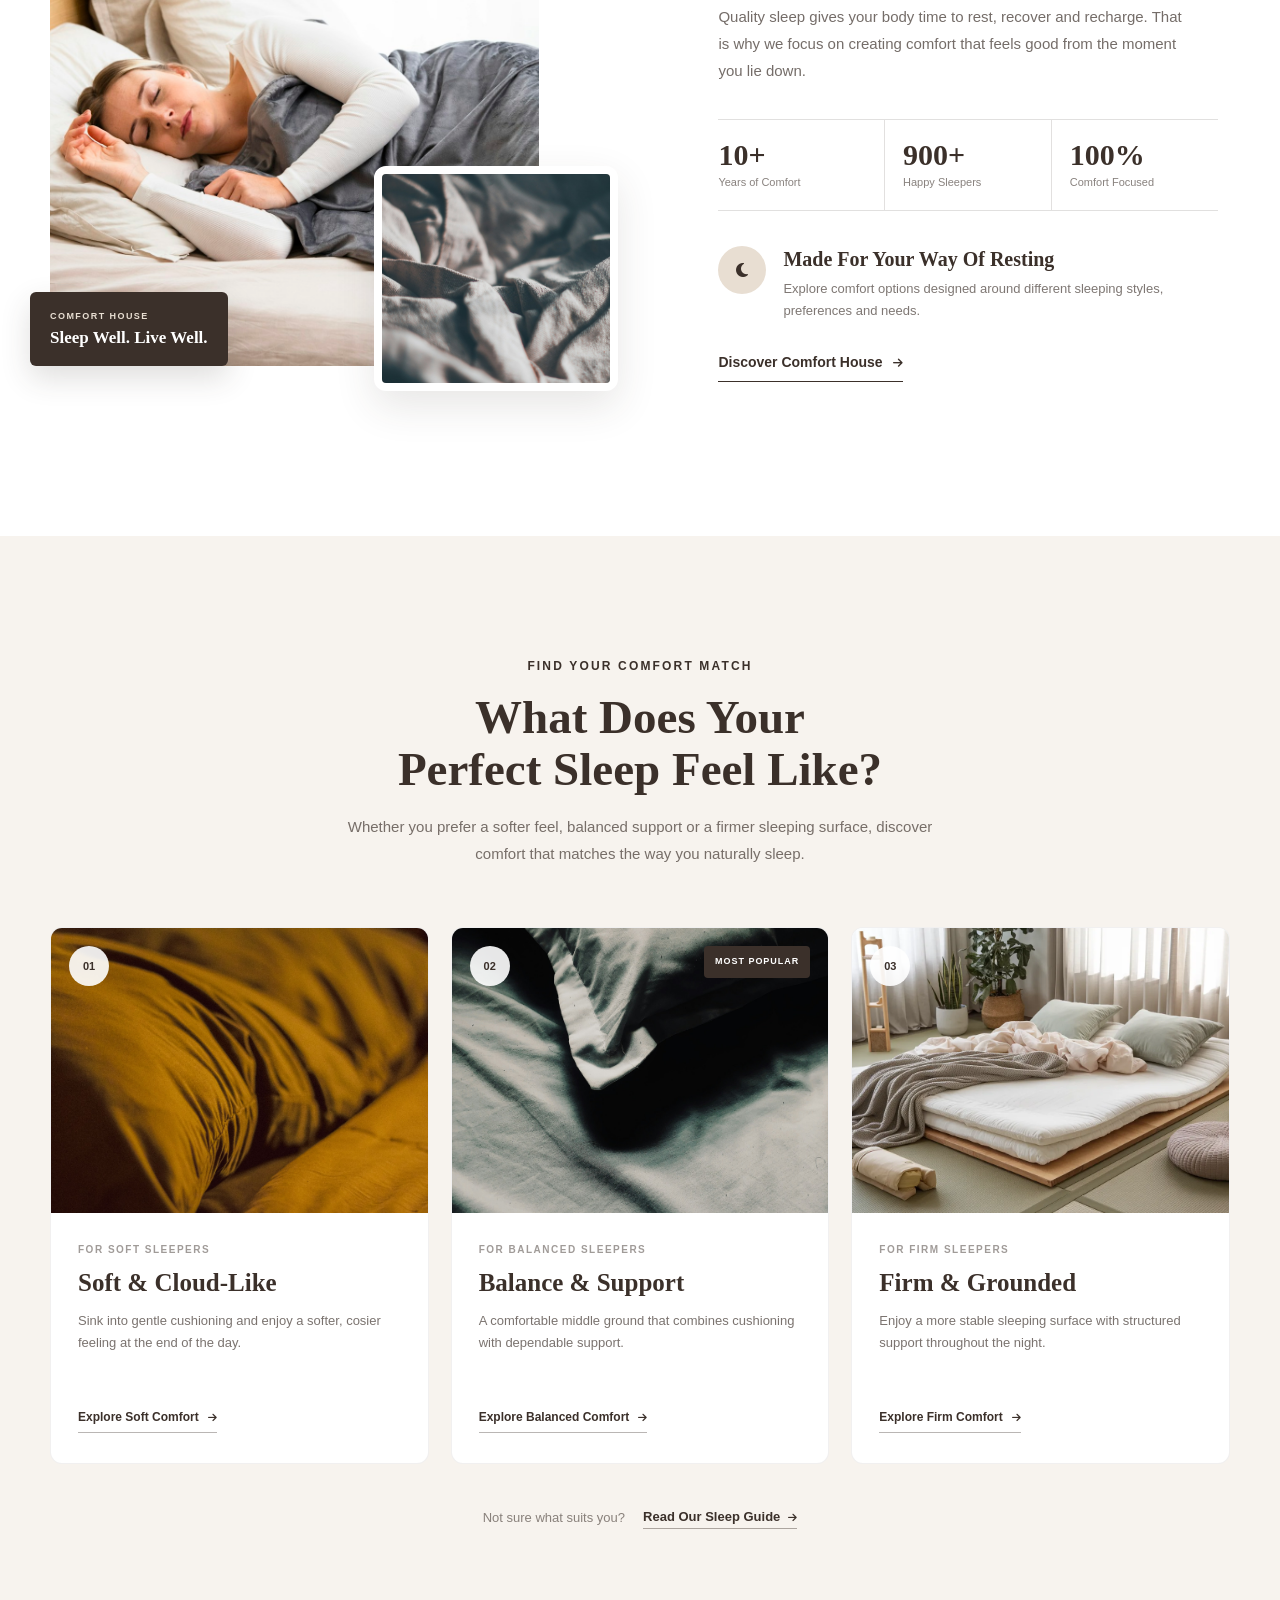
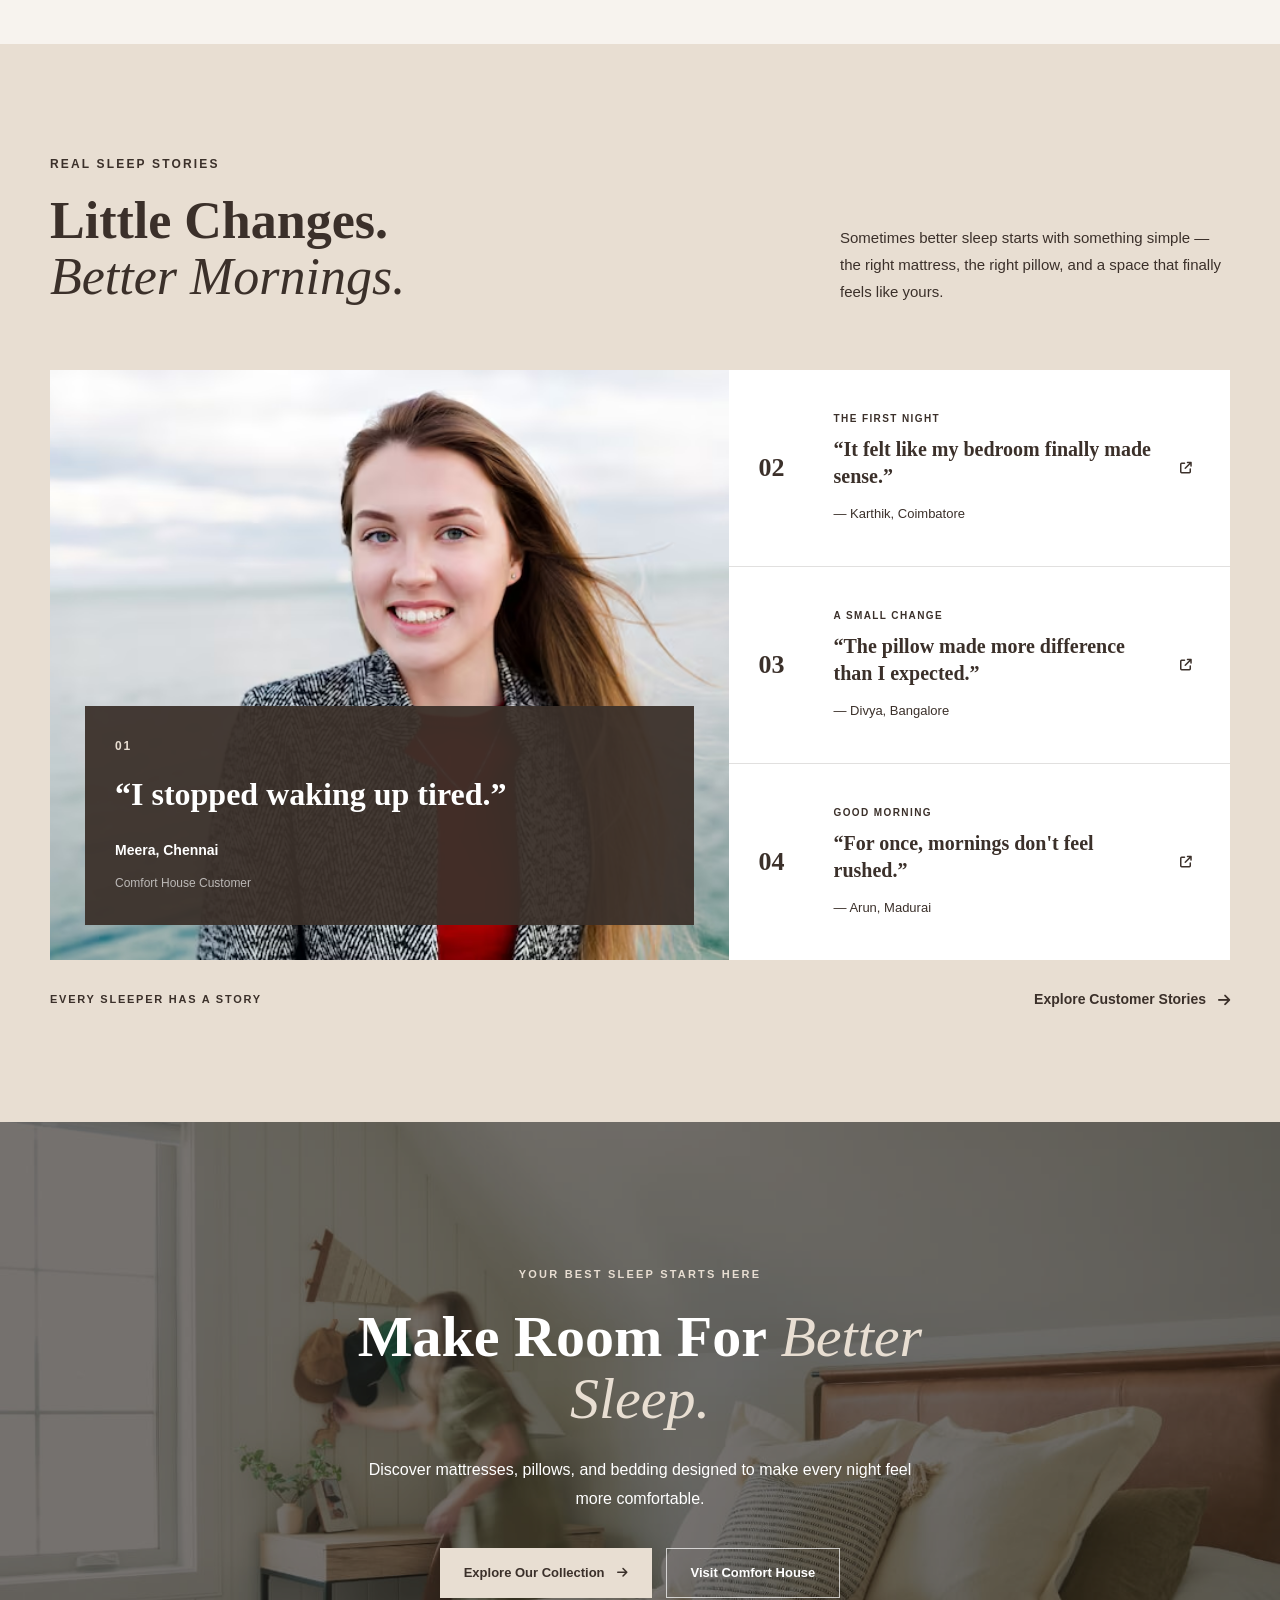
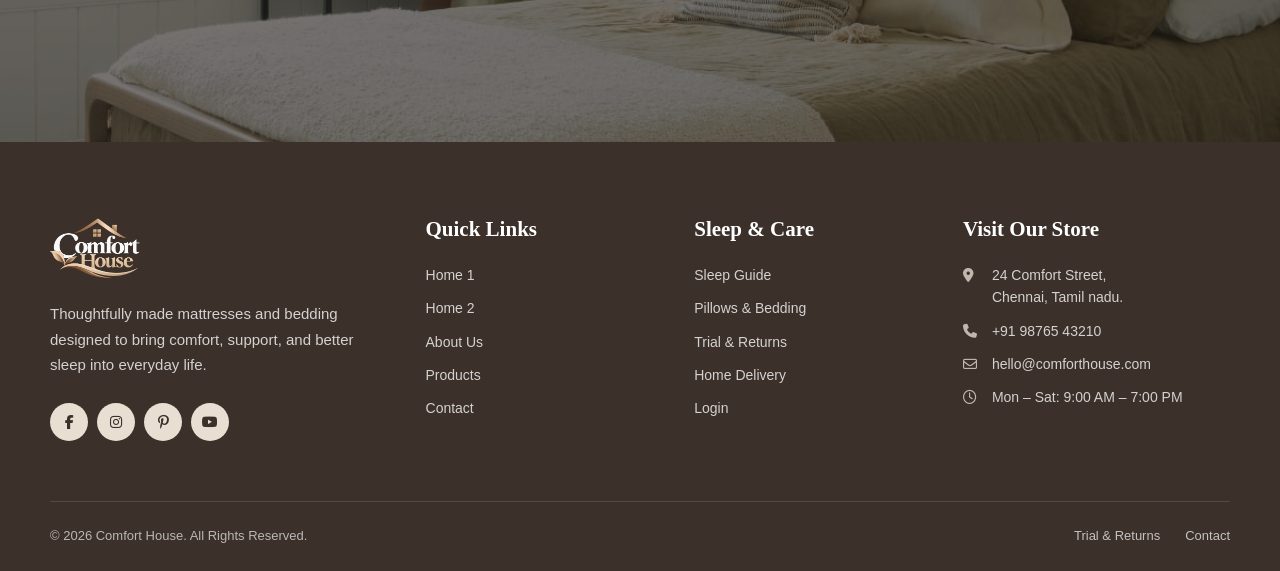
==== commit 5e2d32c8: "Add files via upload" ====
--- a/index.html
+++ b/index.html
@@ -344,8 +344,7 @@
                         <h3>Sleep Essentials</h3>
 
                         <p>
-                            Complete your sleep space with our
-                            premium range.
+                            Complete your sleep space with our range.
                         </p>
 
                         <a href="pillows-bedding.html" class="hero-card-btn">
--- a/css/style.css
+++ b/css/style.css
@@ -0,0 +1,25399 @@
+/* =========================================
+   Comfort House
+   Mattress & Bedding Store
+   Basic Global Styles
+========================================= */
+
+
+/* =========================================
+   ROOT VARIABLES
+========================================= */
+
+:root {
+    --primary-color: #3B302A;
+    --secondary-color: #E8DED2;
+
+    --white: #ffffff;
+    --black: #111111;
+
+    --heading-font: "Fraunces", serif;
+    --body-font: "Manrope", sans-serif;
+
+    --transition: 0.3s ease;
+}
+
+
+/* =========================================
+   RESET
+========================================= */
+
+* {
+    margin: 0;
+    padding: 0;
+    box-sizing: border-box;
+}
+
+html {
+    scroll-behavior: smooth;
+}
+
+body {
+    margin: 0;
+    padding: 0;
+
+    font-family: var(--body-font);
+    font-size: 16px;
+    font-weight: 400;
+    line-height: 1.7;
+
+    color: var(--primary-color);
+    background-color: var(--white);
+
+    -webkit-font-smoothing: antialiased;
+    text-rendering: optimizeLegibility;
+}
+
+img {
+    max-width: 100%;
+    height: auto;
+    display: block;
+}
+
+a {
+    color: inherit;
+    text-decoration: none;
+    transition: var(--transition);
+}
+
+ul,
+ol {
+    margin: 0;
+    padding: 0;
+    list-style: none;
+}
+
+button,
+input,
+textarea,
+select {
+    font-family: var(--body-font);
+}
+
+button {
+    border: 0;
+    cursor: pointer;
+}
+
+
+/* =========================================
+   TYPOGRAPHY
+========================================= */
+
+/* All headings - ALWAYS 600 */
+
+h1,
+h2,
+h3,
+h4,
+h5,
+h6 {
+    margin: 0;
+    padding: 0;
+
+    font-family: var(--heading-font);
+    font-weight: 600;
+    line-height: 1.2;
+
+    color: var(--primary-color);
+}
+
+/* Paragraphs - 400 to 550 only */
+
+p {
+    margin: 0 0 15px;
+
+    font-family: var(--body-font);
+    font-size: 16px;
+    font-weight: 400;
+    line-height: 1.7;
+
+    color: var(--primary-color);
+}
+
+/* Text elements */
+
+span,
+li,
+a,
+label {
+    font-family: var(--body-font);
+}
+
+
+/* =========================================
+   HEADING SIZES
+========================================= */
+
+h1 {
+    font-size: 56px;
+}
+
+h2 {
+    font-size: 42px;
+}
+
+h3 {
+    font-size: 30px;
+}
+
+h4 {
+    font-size: 24px;
+}
+
+h5 {
+    font-size: 20px;
+}
+
+h6 {
+    font-size: 18px;
+}
+
+.container {
+    width: 100%;
+    max-width: 1200px;
+    margin: 0 auto;
+    padding: 0 10px;
+}
+
+.section {
+    padding: 90px 0;
+}
+
+
+/* =========================================
+   SECTION HEADING
+========================================= */
+
+.section-heading {
+    max-width: 720px;
+
+    margin: 0 auto 50px;
+
+    text-align: center;
+}
+
+.section-heading h2 {
+    margin-bottom: 15px;
+
+    font-size: 42px;
+    font-weight: 600;
+}
+
+.section-heading p {
+    margin-bottom: 0;
+
+    font-size: 16px;
+    font-weight: 400;
+    line-height: 1.7;
+
+    opacity: 0.75;
+}
+
+
+/* =========================================
+   BUTTONS
+========================================= */
+
+.btn {
+    display: inline-flex;
+    align-items: center;
+    justify-content: center;
+    gap: 8px;
+
+    padding: 13px 26px;
+
+    font-family: var(--body-font);
+    font-size: 14px;
+    font-weight: 600;
+
+    line-height: 1.4;
+
+    border-radius: 4px;
+
+    transition: var(--transition);
+}
+
+.btn-primary {
+    color: var(--white);
+    background-color: var(--primary-color);
+}
+
+.btn-primary:hover {
+    opacity: 0.9;
+}
+
+.btn-secondary {
+    color: var(--primary-color);
+    background-color: var(--secondary-color);
+}
+
+.btn-secondary:hover {
+    color: var(--white);
+    background-color: var(--primary-color);
+}
+
+
+/* =========================================
+   FORM ELEMENTS
+========================================= */
+
+input,
+textarea,
+select {
+    width: 100%;
+
+    padding: 12px 15px;
+
+    font-size: 15px;
+    font-weight: 400;
+
+    line-height: 1.5;
+
+    color: var(--primary-color);
+    background-color: var(--white);
+
+    border: 1px solid #d8cec3;
+    border-radius: 4px;
+
+    outline: none;
+
+    transition: var(--transition);
+}
+
+input:focus,
+textarea:focus,
+select:focus {
+    border-color: var(--primary-color);
+}
+
+textarea {
+    min-height: 140px;
+    resize: vertical;
+}
+
+input::placeholder,
+textarea::placeholder {
+    color: var(--primary-color);
+    opacity: 0.55;
+}
+
+label {
+    display: inline-block;
+
+    margin-bottom: 7px;
+
+    font-size: 14px;
+    font-weight: 600;
+    line-height: 1.5;
+
+    color: var(--primary-color);
+}
+
+
+/* =========================================
+   IMAGE WRAPPER
+========================================= */
+
+.image-wrapper {
+    position: relative;
+    overflow: hidden;
+}
+
+.image-wrapper img {
+    width: 100%;
+    height: 100%;
+    object-fit: cover;
+}
+
+
+/* =========================================
+   FLEX UTILITIES
+========================================= */
+
+.d-flex {
+    display: flex;
+}
+
+.align-center {
+    align-items: center;
+}
+
+.justify-center {
+    justify-content: center;
+}
+
+.justify-between {
+    justify-content: space-between;
+}
+
+.flex-wrap {
+    flex-wrap: wrap;
+}
+
+
+/* =========================================
+   GRID
+========================================= */
+
+.grid {
+    display: grid;
+}
+
+
+/* =========================================
+   TEXT UTILITIES
+========================================= */
+
+.text-center {
+    text-align: center;
+}
+
+.text-left {
+    text-align: left;
+}
+
+.muted-text {
+    font-weight: 400;
+    opacity: 0.7;
+}
+
+.small-text {
+    font-size: 14px;
+    font-weight: 400;
+    line-height: 1.6;
+}
+
+
+/* =========================================
+   BACKGROUND UTILITIES
+========================================= */
+
+.bg-primary {
+    background-color: var(--primary-color);
+}
+
+.bg-secondary {
+    background-color: var(--secondary-color);
+}
+
+.bg-white {
+    background-color: var(--white);
+}
+
+
+/* =========================================
+   BORDER RADIUS
+========================================= */
+
+.radius-sm {
+    border-radius: 4px;
+}
+
+.radius-md {
+    border-radius: 8px;
+}
+
+.radius-lg {
+    border-radius: 16px;
+}
+
+
+/* =========================================
+   SOFT SHADOW
+========================================= */
+
+.soft-shadow {
+    box-shadow: 0 10px 30px rgba(59, 48, 42, 0.08);
+}
+
+
+/* =========================================
+   BLOCKQUOTE
+========================================= */
+
+blockquote {
+    margin: 0;
+    padding: 20px 25px;
+
+    font-size: 17px;
+    font-weight: 400;
+    line-height: 1.7;
+
+    background-color: var(--secondary-color);
+
+    border-left: 3px solid var(--primary-color);
+}
+
+
+/* =========================================
+   TABLE
+========================================= */
+
+table {
+    width: 100%;
+    border-collapse: collapse;
+}
+
+th,
+td {
+    padding: 14px;
+
+    font-size: 15px;
+    line-height: 1.5;
+
+    text-align: left;
+
+    border-bottom: 1px solid var(--secondary-color);
+}
+
+th {
+    font-weight: 600;
+}
+
+td {
+    font-weight: 400;
+}
+
+
+/* =========================================
+   HORIZONTAL LINE
+========================================= */
+
+hr {
+    height: 1px;
+
+    margin: 30px 0;
+
+    border: 0;
+
+    background-color: var(--secondary-color);
+}
+
+
+/* =========================================
+   SELECTION
+========================================= */
+
+::selection {
+    color: var(--white);
+    background-color: var(--primary-color);
+}
+
+
+/* =========================================
+   FOCUS
+========================================= */
+
+:focus-visible {
+    outline: 2px solid var(--primary-color);
+    outline-offset: 3px;
+}
+
+
+/* =========================================
+   VISIBILITY
+========================================= */
+
+.d-none {
+    display: none;
+}
+
+/* =========================================
+   SCROLL TO TOP
+========================================= */
+
+.scroll-top {
+    position: fixed;
+    right: 20px;
+    bottom: 15px;
+
+    width: 40px;
+    height: 40px;
+
+    display: flex;
+    align-items: center;
+    justify-content: center;
+
+    color: var(--white);
+    background-color: var(--primary-color);
+
+    border-radius: 50%;
+
+    font-size: 10px;
+
+    opacity: 0;
+    visibility: hidden;
+    transform: translateY(15px);
+
+    transition: var(--transition);
+
+    z-index: 999;
+}
+
+.scroll-top.show {
+    opacity: 1;
+    visibility: visible;
+    transform: translateY(0);
+}
+
+.scroll-top:hover {
+    color: var(--primary-color);
+    background-color: var(--secondary-color);
+}
+
+.scroll-top i {
+    transition: transform var(--transition);
+}
+
+.scroll-top:hover i {
+    transform: translateY(-2px);
+}
+
+/******************************************************Header************************************************************************/
+
+.site-header {
+    position: fixed;
+    top: 0;
+    left: 0;
+
+    width: 100%;
+
+    background-color: var(--white);
+    border-bottom: 1px solid rgba(59, 48, 42, 0.08);
+
+    z-index: 1000;
+}
+
+body {
+    padding-top: 80px;
+}
+
+.header-wrapper {
+    min-height: 86px;
+
+    display: flex;
+    align-items: center;
+    justify-content: space-between;
+
+    gap: 20px;
+}
+
+/* =========================================
+   LOGO
+========================================= */
+
+.site-logo {
+    display: flex;
+    align-items: center;
+    flex-shrink: 0;
+}
+
+.site-logo img {
+    width: 90px;
+    height: auto;
+    object-fit: contain;
+}
+
+.main-nav {
+    display: flex;
+    align-items: center;
+    justify-content: center;
+
+    flex: 1;
+}
+
+.nav-list {
+    display: flex;
+    align-items: center;
+    justify-content: center;
+    gap: 28px;
+}
+
+.nav-list>li {
+    position: relative;
+}
+
+.nav-list>li>a {
+    display: inline-flex;
+    align-items: center;
+    gap: 7px;
+
+    padding: 10px 0;
+
+    font-size: 14px;
+    font-weight: 600;
+    line-height: 1.4;
+
+    color: var(--primary-color);
+}
+
+.nav-list>li>a:hover {
+    opacity: 0.7;
+}
+
+.dropdown-toggle i {
+    font-size: 9px;
+    transition: transform var(--transition);
+}
+
+
+/* =========================================
+   DESKTOP DROPDOWN
+========================================= */
+
+.dropdown-menu {
+    position: absolute;
+    top: calc(100% + 15px);
+    left: 50%;
+
+    min-width: 235px;
+
+    padding: 12px;
+
+    background-color: var(--white);
+
+    border: 1px solid rgba(59, 48, 42, 0.08);
+    border-radius: 8px;
+
+    box-shadow: 0 15px 35px rgba(59, 48, 42, 0.10);
+
+    opacity: 0;
+    visibility: hidden;
+    transform: translate(-50%, 8px);
+
+    transition: var(--transition);
+}
+
+.has-dropdown:hover .dropdown-menu {
+    opacity: 1;
+    visibility: visible;
+    transform: translate(-50%, 0);
+}
+
+.has-dropdown:hover .dropdown-toggle i {
+    transform: rotate(180deg);
+}
+
+.dropdown-menu li a {
+    display: block;
+
+    padding: 10px 12px;
+
+    font-size: 14px;
+    font-weight: 500;
+    line-height: 1.5;
+
+    color: var(--primary-color);
+
+    border-radius: 5px;
+}
+
+.dropdown-menu li a:hover {
+    background-color: var(--secondary-color);
+}
+
+.header-actions {
+    display: flex;
+    align-items: center;
+    justify-content: flex-end;
+    gap: 10px;
+
+    flex-shrink: 0;
+}
+
+.header-icon-btn {
+    width: 40px;
+    height: 40px;
+
+    display: inline-flex;
+    align-items: center;
+    justify-content: center;
+
+    color: var(--primary-color);
+    background-color: transparent;
+
+    border: 1px solid rgba(59, 48, 42, 0.12);
+    border-radius: 50%;
+
+    transition: var(--transition);
+}
+
+.header-icon-btn:hover {
+    color: var(--white);
+    background-color: var(--primary-color);
+}
+
+.header-icon-btn i {
+    font-size: 14px;
+}
+
+
+/* =========================================
+   LOGIN BUTTON
+========================================= */
+
+.login-btn {
+    display: inline-flex;
+    align-items: center;
+    justify-content: center;
+    gap: 8px;
+
+    min-height: 42px;
+
+    padding: 0 19px;
+
+    color: var(--white);
+    background-color: var(--primary-color);
+
+    border-radius: 4px;
+
+    font-size: 14px;
+    font-weight: 600;
+    line-height: 1.4;
+
+    transition: var(--transition);
+}
+
+.login-btn:hover {
+    opacity: 0.9;
+}
+
+.login-btn i {
+    font-size: 13px;
+}
+
+
+/* =========================================
+   MOBILE MENU BUTTON
+========================================= */
+
+.menu-toggle {
+    display: none;
+
+    width: 42px;
+    height: 42px;
+
+    align-items: center;
+    justify-content: center;
+
+    color: var(--white);
+    background-color: var(--primary-color);
+
+    border-radius: 4px;
+
+    font-size: 17px;
+
+    transition: var(--transition);
+}
+
+.menu-toggle:hover {
+    opacity: 0.9;
+}
+
+.nav-list>li>a {
+    position: relative;
+
+    display: inline-flex;
+    align-items: center;
+    gap: 7px;
+
+    padding: 10px 0;
+
+    font-size: 14px;
+    font-weight: 600;
+    line-height: 1.4;
+
+    color: var(--primary-color);
+}
+
+.nav-list>li>a::after {
+    content: "";
+
+    position: absolute;
+    left: 0;
+    bottom: 2px;
+
+    width: 0;
+    height: 2px;
+
+    background-color: var(--primary-color);
+
+    transition: width var(--transition);
+}
+
+.nav-list>li>a:hover::after,
+.nav-list>li>a.active::after {
+    width: 100%;
+}
+
+.dropdown-menu li a.active {
+    color: var(--primary-color);
+    background-color: var(--secondary-color);
+}
+
+/* =========================================
+   MOBILE MENU
+========================================= */
+
+.mobile-menu {
+    display: none;
+}
+
+
+/* =========================================
+   RTL SUPPORT
+========================================= */
+
+html[dir="rtl"] .header-wrapper {
+    direction: rtl;
+}
+
+html[dir="rtl"] .nav-list {
+    direction: rtl;
+}
+
+html[dir="rtl"] .dropdown-menu {
+    left: auto;
+    right: 50%;
+    transform: translate(50%, 8px);
+}
+
+html[dir="rtl"] .has-dropdown:hover .dropdown-menu {
+    transform: translate(50%, 0);
+}
+
+html[dir="rtl"] .mobile-menu-inner,
+html[dir="rtl"] .mobile-nav {
+    direction: rtl;
+}
+
+/* =========================================
+   MOBILE / TABLET
+========================================= */
+
+@media (max-width: 991px) {
+
+    .header-wrapper {
+        min-height: 76px;
+    }
+
+    .site-logo img {
+        width: 155px;
+    }
+
+    .main-nav,
+    .header-actions {
+        display: none;
+    }
+
+    .menu-toggle {
+        display: inline-flex;
+        flex-shrink: 0;
+    }
+
+    .mobile-menu {
+        position: absolute;
+        top: 100%;
+        left: 0;
+
+        width: 100%;
+
+        display: block;
+
+        background-color: var(--white);
+
+        border-top: 1px solid rgba(59, 48, 42, 0.08);
+
+        max-height: 0;
+        overflow: hidden;
+        visibility: hidden;
+        opacity: 0;
+
+        transition:
+            max-height 0.4s ease,
+            opacity 0.3s ease,
+            visibility 0.3s ease;
+    }
+
+    .mobile-menu.active {
+        max-height: calc(100vh - 76px);
+        overflow-y: auto;
+        visibility: visible;
+        opacity: 1;
+    }
+
+    .mobile-menu-inner {
+        padding: 20px;
+    }
+
+    .mobile-nav ul {
+        display: flex;
+        flex-direction: column;
+    }
+
+    .mobile-nav>ul>li {
+        border-bottom: 1px solid rgba(59, 48, 42, 0.08);
+    }
+
+    .mobile-nav>ul>li>a,
+    .mobile-dropdown-toggle {
+        width: 100%;
+
+        min-height: 52px;
+
+        display: flex;
+        align-items: center;
+        justify-content: space-between;
+
+        padding: 10px 0;
+
+        color: var(--primary-color);
+        background: transparent;
+
+        font-size: 15px;
+        font-weight: 600;
+
+        text-align: left;
+    }
+
+    .mobile-dropdown-toggle {
+        cursor: pointer;
+    }
+
+    .mobile-dropdown-toggle i {
+        font-size: 10px;
+        transition: transform var(--transition);
+    }
+
+    .mobile-dropdown.open .mobile-dropdown-toggle i {
+        transform: rotate(180deg);
+    }
+
+
+    /* Mobile Dropdown */
+
+    .mobile-dropdown-menu {
+        max-height: 0;
+
+        overflow: hidden;
+
+        padding-left: 15px;
+
+        opacity: 0;
+
+        transition:
+            max-height 0.35s ease,
+            opacity 0.25s ease;
+    }
+
+    .mobile-dropdown.open .mobile-dropdown-menu {
+        max-height: 300px;
+        padding-bottom: 8px;
+        opacity: 1;
+    }
+
+    .mobile-dropdown-menu li a {
+        display: block;
+
+        padding: 9px 0;
+
+        font-size: 14px;
+        font-weight: 500;
+
+        color: var(--primary-color);
+    }
+
+
+    /* Mobile Actions */
+
+    .mobile-actions {
+        display: flex;
+        flex-direction: column;
+        gap: 10px;
+
+        padding-top: 20px;
+    }
+
+    .mobile-action-btn {
+        width: 100%;
+
+        min-height: 48px;
+
+        display: flex;
+        align-items: center;
+        justify-content: space-between;
+
+        padding: 0 15px;
+
+        color: var(--primary-color);
+        background-color: var(--secondary-color);
+
+        border-radius: 5px;
+
+        font-size: 14px;
+        font-weight: 600;
+
+        transition: var(--transition);
+    }
+
+    .mobile-action-btn span:first-child {
+        display: inline-flex;
+        align-items: center;
+        gap: 10px;
+    }
+
+    .action-status {
+        font-size: 12px;
+        font-weight: 500;
+        opacity: 0.7;
+    }
+
+    .mobile-login-btn {
+        width: 100%;
+
+        min-height: 48px;
+
+        display: flex;
+        align-items: center;
+        justify-content: center;
+        gap: 8px;
+
+        color: var(--white);
+        background-color: var(--primary-color);
+
+        border-radius: 5px;
+
+        font-size: 14px;
+        font-weight: 600;
+    }
+
+    html.dark-mode .mobile-menu {
+        background-color: var(--white);
+        border-top-color: rgba(232, 222, 210, 0.10);
+    }
+
+    html.dark-mode .mobile-nav>ul>li {
+        border-bottom-color: rgba(232, 222, 210, 0.10);
+    }
+}
+
+/************************************************Footer*************************************************************/
+
+/* =========================================
+   FOOTER
+========================================= */
+
+.site-footer {
+    background-color: var(--primary-color);
+    color: var(--white);
+}
+
+
+/* =========================================
+   FOOTER TOP
+========================================= */
+
+.footer-top {
+    display: grid;
+    grid-template-columns: 1.5fr 1fr 1fr 1.25fr;
+    gap: 55px;
+
+    padding: 75px 0 60px;
+}
+
+
+/* =========================================
+   FOOTER BRAND
+========================================= */
+
+.footer-brand {
+    max-width: 330px;
+}
+
+.footer-logo {
+    display: inline-flex;
+    margin-bottom: 22px;
+}
+
+.footer-logo img {
+    width: 90px;
+    height: auto;
+}
+
+.footer-brand p {
+    margin-bottom: 25px;
+
+    font-size: 15px;
+    font-weight: 400;
+    line-height: 1.7;
+
+    color: var(--white);
+    opacity: 0.78;
+}
+
+
+/* =========================================
+   FOOTER SOCIALS
+========================================= */
+
+.footer-socials {
+    display: flex;
+    align-items: center;
+    gap: 9px;
+}
+
+.footer-socials a {
+    width: 38px;
+    height: 38px;
+
+    display: inline-flex;
+    align-items: center;
+    justify-content: center;
+
+    color: var(--primary-color);
+    background-color: var(--secondary-color);
+
+    border-radius: 50%;
+
+    transition: var(--transition);
+}
+
+.footer-socials a:hover {
+    color: var(--white);
+    background-color: rgba(255, 255, 255, 0.15);
+}
+
+.footer-socials i {
+    font-size: 14px;
+}
+
+
+/* =========================================
+   FOOTER COLUMNS
+========================================= */
+
+.footer-column h3 {
+    margin-bottom: 22px;
+
+    font-size: 21px;
+    font-weight: 600;
+
+    color: var(--white);
+}
+
+.footer-column ul {
+    display: flex;
+    flex-direction: column;
+    gap: 11px;
+}
+
+.footer-column ul li {
+    display: flex;
+    align-items: flex-start;
+    gap: 10px;
+
+    font-size: 14px;
+    font-weight: 400;
+    line-height: 1.6;
+
+    color: var(--white);
+    opacity: 0.78;
+}
+
+.footer-column ul li a {
+    font-size: 14px;
+    font-weight: 400;
+}
+
+.footer-column ul li a:hover {
+    color: var(--secondary-color);
+    opacity: 1;
+}
+
+
+/* =========================================
+   FOOTER CONTACT
+========================================= */
+
+.footer-contact ul li {
+    gap: 12px;
+}
+
+.footer-contact ul li i {
+    width: 17px;
+
+    margin-top: 4px;
+
+    flex-shrink: 0;
+
+    font-size: 14px;
+    color: var(--secondary-color);
+}
+
+.footer-contact ul li span,
+.footer-contact ul li a {
+    color: var(--white);
+}
+
+
+/* =========================================
+   FOOTER BOTTOM
+========================================= */
+
+.footer-bottom {
+    min-height: 70px;
+
+    display: flex;
+    align-items: center;
+    justify-content: space-between;
+    gap: 20px;
+
+    border-top: 1px solid rgba(255, 255, 255, 0.12);
+}
+
+.footer-bottom p {
+    margin: 0;
+
+    font-size: 13px;
+    font-weight: 400;
+
+    color: var(--white);
+    opacity: 0.65;
+}
+
+.footer-bottom-links {
+    display: flex;
+    align-items: center;
+    gap: 25px;
+}
+
+.footer-bottom-links a {
+    font-size: 13px;
+    font-weight: 500;
+
+    color: var(--white);
+    opacity: 0.7;
+}
+
+.footer-bottom-links a:hover {
+    color: var(--secondary-color);
+    opacity: 1;
+}
+
+/***************************************************Home page 1***********************************************************************/
+
+/* =========================================
+   HOME 1
+   HERO SECTION
+========================================= */
+
+.home-hero {
+    position: relative;
+
+    min-height: 780px;
+
+    overflow: visible;
+
+    background-color: var(--secondary-color);
+}
+
+
+/* =========================================
+   HERO BACKGROUND IMAGE
+========================================= */
+
+.home-hero-image {
+    position: absolute;
+    inset: 0;
+
+    width: 100%;
+    height: 100%;
+
+    z-index: 1;
+}
+
+.home-hero-image img {
+    width: 100%;
+    height: 100%;
+
+    object-fit: cover;
+    object-position: center;
+
+    display: block;
+}
+
+.home-hero-overlay {
+    position: absolute;
+    inset: 0;
+
+    background: linear-gradient(90deg,
+            rgba(232, 222, 210, 0.72) 0%,
+            rgba(232, 222, 210, 0.48) 28%,
+            rgba(232, 222, 210, 0.18) 45%,
+            transparent 62%);
+
+    z-index: 2;
+}
+
+.home-hero .container {
+    position: relative;
+
+    min-height: 780px;
+
+    z-index: 3;
+}
+
+.home-hero-content {
+    position: absolute;
+
+    top: 50%;
+    left: 0;
+
+    width: 55%;
+    max-width: 650px;
+
+    transform: translateY(-85%);
+}
+
+.hero-eyebrow {
+    display: block;
+
+    margin-bottom: 24px;
+
+    font-family: var(--body-font);
+    font-size: 13px;
+    font-weight: 600;
+    letter-spacing: 0.20em;
+    line-height: 1.5;
+
+    color: var(--primary-color);
+}
+
+.home-hero-content h1 {
+    max-width: 620px;
+
+    margin-bottom: 22px;
+
+    font-family: var(--heading-font);
+    font-size: 64px;
+    font-weight: 600;
+    line-height: 1.08;
+
+    color: var(--primary-color);
+}
+
+.home-hero-content h1 span {
+    display: block;
+
+    font-family: var(--heading-font);
+    font-weight: 600;
+}
+
+.home-hero-content p {
+    max-width: 530px;
+
+    margin-bottom: 30px;
+
+    font-family: var(--body-font);
+    font-size: 17px;
+    font-weight: 400;
+    line-height: 1.75;
+
+    color: var(--primary-color);
+
+    opacity: 0.82;
+}
+
+
+/* =========================================
+   HERO BUTTON
+========================================= */
+
+.hero-btn {
+    min-height: 52px;
+
+    display: inline-flex;
+    align-items: center;
+    justify-content: center;
+    gap: 14px;
+
+    padding: 0 29px;
+
+    color: var(--white);
+    background-color: var(--primary-color);
+
+    border-radius: 6px;
+
+    font-family: var(--body-font);
+    font-size: 15px;
+    font-weight: 600;
+    line-height: 1.4;
+
+    transition: var(--transition);
+}
+
+.hero-btn i {
+    font-size: 13px;
+
+    transition: transform var(--transition);
+}
+
+.hero-btn:hover {
+    color: var(--primary-color);
+    background-color: var(--secondary-color);
+}
+
+.hero-btn:hover i {
+    transform: translateX(4px);
+}
+
+
+/* =========================================
+   HERO CARDS
+========================================= */
+
+.hero-cards {
+    position: absolute;
+
+    left: 50%;
+    bottom: -25px;
+
+    width: 100%;
+    max-width: 1080px;
+
+    display: grid;
+    grid-template-columns: repeat(3, 1fr);
+
+    gap: 20px;
+
+    transform: translateX(-50%);
+    z-index: 10;
+}
+
+
+/* =========================================
+   SINGLE HERO CARD
+========================================= */
+
+.hero-card {
+    min-height: 190px;
+
+    display: flex;
+    align-items: center;
+
+    padding: 0;
+
+    background-color: var(--white);
+
+    border-radius: 8px;
+
+    box-shadow: 0 15px 40px rgba(59, 48, 42, 0.14);
+
+    transition:
+        transform var(--transition),
+        box-shadow var(--transition);
+}
+
+.hero-card:hover {
+    transform: translateY(-5px);
+
+    box-shadow: 0 20px 45px rgba(59, 48, 42, 0.18);
+}
+
+
+/* =========================================
+   CARD IMAGE
+========================================= */
+
+.hero-card-image {
+    width: 43%;
+    align-self: stretch;
+
+
+    flex-shrink: 0;
+}
+
+.hero-card-image img {
+    width: 100%;
+    height: 100%;
+
+    object-fit: cover;
+}
+
+
+/* =========================================
+   CARD CONTENT
+========================================= */
+
+.hero-card-content {
+    flex: 1;
+
+    padding: 20px 22px;
+}
+
+.hero-card-content h3 {
+    margin-bottom: 7px;
+
+    font-family: var(--heading-font);
+    font-size: 21px;
+    font-weight: 600;
+    line-height: 1.25;
+
+    color: var(--primary-color);
+}
+
+.hero-card-content p {
+    margin-bottom: 13px;
+
+    font-family: var(--body-font);
+    font-size: 12px;
+    font-weight: 400;
+    line-height: 1.55;
+
+    color: var(--primary-color);
+
+    opacity: 0.72;
+}
+
+
+/* =========================================
+   CARD BUTTON
+========================================= */
+
+.hero-card-btn {
+    min-width: 108px;
+    min-height: 34px;
+
+    display: inline-flex;
+    align-items: center;
+    justify-content: center;
+
+    padding: 0 16px;
+
+    color: var(--white);
+    background-color: var(--primary-color);
+
+    border-radius: 5px;
+
+    font-family: var(--body-font);
+    font-size: 12px;
+    font-weight: 500;
+    line-height: 1.4;
+
+    transition: var(--transition);
+}
+
+.hero-card-btn:hover {
+    color: var(--primary-color);
+    background-color: var(--secondary-color);
+}
+
+/* =========================================
+   SECTION 2
+   FIND YOUR PERFECT COMFORT
+========================================= */
+
+.comfort-section {
+    position: relative;
+    z-index: 1;
+
+    padding: 140px 0 100px;
+
+    background-color: #F7F3EE;
+}
+
+/* =========================================
+   MAIN WRAPPER
+========================================= */
+
+.comfort-wrapper {
+    display: grid;
+    grid-template-columns: 0.9fr 1.1fr;
+
+    align-items: center;
+
+    gap: 80px;
+}
+
+
+/* =========================================
+   IMAGE
+========================================= */
+
+.comfort-image {
+    position: relative;
+
+    height: 560px;
+
+    overflow: hidden;
+
+    border-radius: 12px;
+}
+
+.comfort-image img {
+    width: 100%;
+    height: 100%;
+
+    object-fit: cover;
+
+    transition: transform 0.6s ease;
+}
+
+.comfort-image:hover img {
+    transform: scale(1.025);
+}
+
+
+/* =========================================
+   IMAGE BADGE
+========================================= */
+
+.comfort-image-badge {
+    position: absolute;
+
+    left: 25px;
+    bottom: 25px;
+
+    min-width: 150px;
+
+    display: flex;
+    flex-direction: column;
+
+    padding: 16px 20px;
+
+    background-color: var(--white);
+
+    border-radius: 6px;
+
+    box-shadow: 0 12px 30px rgba(59, 48, 42, 0.12);
+}
+
+.comfort-image-badge span {
+    margin-bottom: 2px;
+
+    font-size: 11px;
+    font-weight: 500;
+
+    color: var(--primary-color);
+
+    opacity: 0.65;
+}
+
+.comfort-image-badge strong {
+    font-family: var(--heading-font);
+    font-size: 19px;
+    font-weight: 600;
+    line-height: 1.3;
+
+    color: var(--primary-color);
+}
+
+
+/* =========================================
+   CONTENT
+========================================= */
+
+.comfort-content {
+    max-width: 570px;
+}
+
+.section-tag {
+    display: inline-block;
+
+    margin-bottom: 17px;
+
+    font-size: 12px;
+    font-weight: 600;
+    letter-spacing: 0.18em;
+    line-height: 1.5;
+
+    color: var(--primary-color);
+}
+
+.comfort-content h2 {
+    max-width: 540px;
+
+    margin-bottom: 20px;
+
+    font-size: 44px;
+    font-weight: 600;
+    line-height: 1.15;
+
+    color: var(--primary-color);
+}
+
+.comfort-content h2 span {
+    display: block;
+
+    font-family: var(--heading-font);
+    font-weight: 600;
+}
+
+.comfort-content>p {
+    max-width: 520px;
+
+    margin-bottom: 32px;
+
+    font-size: 16px;
+    font-weight: 400;
+    line-height: 1.8;
+
+    color: var(--primary-color);
+
+    opacity: 0.75;
+}
+
+
+/* =========================================
+   COMFORT OPTIONS
+========================================= */
+
+.comfort-options {
+    display: flex;
+    flex-direction: column;
+
+    border-top: 1px solid rgba(59, 48, 42, 0.12);
+}
+
+.comfort-option {
+    min-height: 78px;
+
+    display: flex;
+    align-items: center;
+
+    gap: 15px;
+
+    padding: 13px 5px;
+
+    border-bottom: 1px solid rgba(59, 48, 42, 0.12);
+
+    transition: var(--transition);
+}
+
+.comfort-option:hover {
+    padding-left: 12px;
+}
+
+
+/* =========================================
+   OPTION ICON
+========================================= */
+
+.comfort-option-icon {
+    width: 45px;
+    height: 45px;
+
+    display: flex;
+    align-items: center;
+    justify-content: center;
+
+    flex-shrink: 0;
+
+    color: var(--primary-color);
+    background-color: var(--secondary-color);
+
+    border-radius: 50%;
+}
+
+.comfort-option-icon i {
+    font-size: 15px;
+}
+
+
+/* =========================================
+   OPTION CONTENT
+========================================= */
+
+.comfort-option-content {
+    flex: 1;
+
+    display: flex;
+    flex-direction: column;
+}
+
+.comfort-option-content h3 {
+    margin-bottom: 3px;
+
+    font-family: var(--heading-font);
+    font-size: 18px;
+    font-weight: 600;
+    line-height: 1.3;
+
+    color: var(--primary-color);
+}
+
+.comfort-option-content span {
+    font-size: 13px;
+    font-weight: 400;
+    line-height: 1.5;
+
+    color: var(--primary-color);
+
+    opacity: 0.65;
+}
+
+
+/* =========================================
+   ARROW
+========================================= */
+
+.comfort-arrow {
+    margin-right: 8px;
+
+    font-size: 12px;
+
+    color: var(--primary-color);
+
+    transition: transform var(--transition);
+}
+
+.comfort-option:hover .comfort-arrow {
+    transform: translateX(4px);
+}
+
+/* =========================================
+   SECTION 3
+   WHY COMFORT HOUSE
+========================================= */
+
+.why-comfort-section {
+    padding: 110px 0;
+
+    background-color: var(--secondary-color);
+}
+
+
+/* =========================================
+   HEADER
+========================================= */
+
+.why-comfort-header {
+    display: grid;
+    grid-template-columns: 1.1fr 0.9fr;
+
+    align-items: end;
+
+    gap: 80px;
+
+    margin-bottom: 65px;
+}
+
+.why-comfort-title {
+    max-width: 620px;
+}
+
+.why-comfort-title .section-tag {
+    margin-bottom: 18px;
+}
+
+.why-comfort-title h2 {
+    margin: 0;
+
+    font-family: var(--heading-font);
+    font-size: 46px;
+    font-weight: 600;
+    line-height: 1.12;
+
+    color: var(--primary-color);
+}
+
+.why-comfort-title h2 span {
+    display: block;
+
+    font-family: var(--heading-font);
+    font-weight: 600;
+}
+
+.why-comfort-header>p {
+    max-width: 470px;
+
+    margin: 0 0 5px;
+
+    font-size: 16px;
+    font-weight: 400;
+    line-height: 1.8;
+
+    color: var(--primary-color);
+
+    opacity: 0.72;
+}
+
+
+/* =========================================
+   BENEFIT GRID
+========================================= */
+
+.why-comfort-grid {
+    display: grid;
+    grid-template-columns: repeat(4, 1fr);
+
+    border-top: 1px solid rgba(59, 48, 42, 0.16);
+    border-bottom: 1px solid rgba(59, 48, 42, 0.16);
+}
+
+
+/* =========================================
+   BENEFIT CARD
+========================================= */
+
+.why-comfort-card {
+    position: relative;
+
+    min-height: 300px;
+
+    padding: 32px 28px 35px;
+
+    border-right: 1px solid rgba(59, 48, 42, 0.16);
+
+    transition: var(--transition);
+}
+
+.why-comfort-card:first-child {
+    padding-left: 0;
+}
+
+.why-comfort-card:last-child {
+    padding-right: 0;
+    border-right: 0;
+}
+
+.why-comfort-card:hover {
+    transform: translateY(-5px);
+}
+
+
+/* =========================================
+   NUMBER
+========================================= */
+
+.why-comfort-number {
+    margin-bottom: 28px;
+
+    font-family: var(--body-font);
+    font-size: 12px;
+    font-weight: 600;
+    letter-spacing: 0.12em;
+
+    color: var(--primary-color);
+
+    opacity: 0.5;
+}
+
+
+/* =========================================
+   ICON
+========================================= */
+
+.why-comfort-icon {
+    width: 54px;
+    height: 54px;
+
+    display: flex;
+    align-items: center;
+    justify-content: center;
+
+    margin-bottom: 24px;
+
+    color: var(--primary-color);
+    background-color: rgba(255, 255, 255, 0.55);
+
+    border-radius: 50%;
+
+    transition: var(--transition);
+}
+
+.why-comfort-card:hover .why-comfort-icon {
+    color: var(--white);
+    background-color: var(--primary-color);
+}
+
+.why-comfort-icon i {
+    font-size: 18px;
+}
+
+
+/* =========================================
+   CARD CONTENT
+========================================= */
+
+.why-comfort-card h3 {
+    margin-bottom: 12px;
+
+    font-family: var(--heading-font);
+    font-size: 22px;
+    font-weight: 600;
+    line-height: 1.3;
+
+    color: var(--primary-color);
+}
+
+.why-comfort-card p {
+    max-width: 230px;
+
+    margin: 0;
+
+    font-size: 14px;
+    font-weight: 400;
+    line-height: 1.7;
+
+    color: var(--primary-color);
+
+    opacity: 0.68;
+}
+
+
+/* =========================================
+   BOTTOM LINK
+========================================= */
+
+.why-comfort-bottom {
+    display: flex;
+    align-items: center;
+    justify-content: space-between;
+
+    padding-top: 25px;
+}
+
+.why-comfort-bottom span {
+    font-size: 13px;
+    font-weight: 500;
+
+    color: var(--primary-color);
+
+    opacity: 0.65;
+}
+
+.why-comfort-bottom a {
+    display: inline-flex;
+    align-items: center;
+    gap: 10px;
+
+    font-size: 14px;
+    font-weight: 600;
+
+    color: var(--primary-color);
+}
+
+.why-comfort-bottom a i {
+    font-size: 12px;
+
+    transition: transform var(--transition);
+}
+
+.why-comfort-bottom a:hover i {
+    transform: translateX(5px);
+}
+
+/* =========================================
+   SECTION 3
+   THE COMFORT JOURNEY
+========================================= */
+
+.sleep-journey-section {
+    padding: 115px 0;
+
+    background-color: var(--white);
+}
+
+
+/* =========================================
+   INTRO
+========================================= */
+
+.sleep-journey-intro {
+    max-width: 760px;
+
+    margin: 0 auto 75px;
+
+    text-align: center;
+}
+
+.sleep-journey-intro .section-tag {
+    margin-bottom: 18px;
+}
+
+.sleep-journey-intro h2 {
+    margin-bottom: 20px;
+
+    font-family: var(--heading-font);
+    font-size: 46px;
+    font-weight: 600;
+    line-height: 1.12;
+
+    color: var(--primary-color);
+}
+
+.sleep-journey-intro h2 span {
+    display: block;
+
+    font-family: var(--heading-font);
+    font-weight: 600;
+}
+
+.sleep-journey-intro p {
+    max-width: 620px;
+
+    margin: 0 auto;
+
+    font-size: 16px;
+    font-weight: 400;
+    line-height: 1.8;
+
+    color: var(--primary-color);
+
+    opacity: 0.68;
+}
+
+
+/* =========================================
+   MAIN LAYOUT
+========================================= */
+
+.sleep-journey-main {
+    display: grid;
+
+    grid-template-columns: 0.9fr 1.1fr;
+
+    gap: 85px;
+
+    align-items: center;
+}
+
+
+/* =========================================
+   LEFT VISUAL
+========================================= */
+
+.sleep-journey-visual {
+    position: relative;
+
+    padding-bottom: 35px;
+}
+
+.sleep-journey-image {
+    position: relative;
+
+    width: 100%;
+    height: 570px;
+
+    overflow: hidden;
+
+    border-radius: 14px;
+}
+
+.sleep-journey-image::after {
+    content: "";
+
+    position: absolute;
+
+    inset: 0;
+
+    background: linear-gradient(180deg,
+            transparent 55%,
+            rgba(59, 48, 42, 0.16));
+}
+
+.sleep-journey-image img {
+    width: 100%;
+    height: 100%;
+
+    object-fit: cover;
+
+    transition: transform 0.7s ease;
+}
+
+.sleep-journey-image:hover img {
+    transform: scale(1.035);
+}
+
+
+/* =========================================
+   QUOTE
+========================================= */
+
+.sleep-journey-quote {
+    position: absolute;
+
+    right: -35px;
+    bottom: 0;
+
+    width: 310px;
+
+    padding: 27px 30px;
+
+    background-color: var(--secondary-color);
+
+    border-radius: 8px;
+
+    box-shadow: 0 15px 35px rgba(59, 48, 42, 0.10);
+}
+
+.sleep-journey-quote i {
+    display: block;
+
+    margin-bottom: 12px;
+
+    font-size: 19px;
+
+    color: var(--primary-color);
+
+    opacity: 0.55;
+}
+
+.sleep-journey-quote p {
+    margin-bottom: 10px;
+
+    font-family: var(--heading-font);
+    font-size: 18px;
+    font-weight: 600;
+    line-height: 1.45;
+
+    color: var(--primary-color);
+}
+
+.sleep-journey-quote span {
+    font-size: 11px;
+    font-weight: 500;
+    letter-spacing: 0.08em;
+
+    color: var(--primary-color);
+
+    opacity: 0.6;
+}
+
+
+/* =========================================
+   JOURNEY CONTENT
+========================================= */
+
+.sleep-journey-content {
+    position: relative;
+
+    padding-left: 10px;
+}
+
+
+/* =========================================
+   STEP
+========================================= */
+
+.sleep-step {
+    position: relative;
+
+    display: grid;
+
+    grid-template-columns: 58px 1fr;
+
+    gap: 25px;
+
+    min-height: 165px;
+
+    padding-bottom: 35px;
+}
+
+.sleep-step:last-child {
+    padding-bottom: 0;
+}
+
+
+/* =========================================
+   STEP NUMBER
+========================================= */
+
+.sleep-step-number {
+    width: 48px;
+    height: 48px;
+
+    display: flex;
+    align-items: center;
+    justify-content: center;
+
+    flex-shrink: 0;
+
+    font-family: var(--body-font);
+    font-size: 12px;
+    font-weight: 600;
+    letter-spacing: 0.04em;
+
+    color: var(--primary-color);
+    background-color: var(--secondary-color);
+
+    border: 1px solid rgba(59, 48, 42, 0.08);
+
+    border-radius: 50%;
+
+    transition: var(--transition);
+}
+
+.sleep-step:hover .sleep-step-number {
+    color: var(--white);
+    background-color: var(--primary-color);
+}
+
+
+/* =========================================
+   CONNECTING LINE
+========================================= */
+
+.sleep-step-line {
+    position: absolute;
+
+    top: 58px;
+    left: 24px;
+
+    width: 1px;
+    height: calc(100% - 45px);
+
+    background-color: rgba(59, 48, 42, 0.16);
+}
+
+.sleep-step:last-child .sleep-step-line {
+    display: none;
+}
+
+
+/* =========================================
+   STEP CONTENT
+========================================= */
+
+.sleep-step-content {
+    padding-top: 1px;
+}
+
+.sleep-step-content>span {
+    display: block;
+
+    margin-bottom: 8px;
+
+    font-size: 10px;
+    font-weight: 600;
+    letter-spacing: 0.17em;
+
+    color: var(--primary-color);
+
+    opacity: 0.70;
+}
+
+.sleep-step-content h3 {
+    margin-bottom: 10px;
+
+    font-family: var(--heading-font);
+    font-size: 25px;
+    font-weight: 600;
+    line-height: 1.25;
+
+    color: var(--primary-color);
+}
+
+.sleep-step-content p {
+    max-width: 480px;
+
+    margin-bottom: 13px;
+
+    font-size: 14px;
+    font-weight: 400;
+    line-height: 1.7;
+
+    color: var(--primary-color);
+
+    opacity: 0.68;
+}
+
+
+/* =========================================
+   STEP LINK
+========================================= */
+
+.sleep-step-content a {
+    display: inline-flex;
+    align-items: center;
+    gap: 9px;
+
+    padding-bottom: 4px;
+
+    font-size: 13px;
+    font-weight: 600;
+
+    color: var(--primary-color);
+
+    border-bottom: 1px solid rgba(59, 48, 42, 0.4);
+}
+
+.sleep-step-content a i {
+    font-size: 10px;
+
+    transition: transform var(--transition);
+}
+
+.sleep-step-content a:hover i {
+    transform: translateX(5px);
+}
+
+
+/* =========================================
+   BOTTOM STATEMENT
+========================================= */
+
+.sleep-journey-bottom {
+    display: flex;
+    align-items: center;
+    justify-content: center;
+
+    gap: 25px;
+
+    margin-top: 75px;
+}
+
+.sleep-journey-bottom-line {
+    width: 90px;
+    height: 1px;
+
+    background-color: rgba(59, 48, 42, 0.15);
+}
+
+.sleep-journey-bottom span {
+    font-size: 11px;
+    font-weight: 600;
+    letter-spacing: 0.16em;
+    text-transform: uppercase;
+
+    color: var(--primary-color);
+
+    opacity: 0.5;
+}
+
+/* =========================================
+   SECTION 4
+   COMPLETE YOUR SLEEP SPACE
+========================================= */
+
+.sleep-space-section {
+    padding: 115px 0;
+
+    background-color: var(--secondary-color);
+}
+
+
+/* =========================================
+   MAIN WRAPPER
+========================================= */
+
+.sleep-space-wrapper {
+    display: grid;
+
+    grid-template-columns: 0.8fr 1fr 0.9fr;
+
+    align-items: center;
+
+    gap: 55px;
+}
+
+
+/* =========================================
+   LEFT CONTENT
+========================================= */
+
+.sleep-space-content {
+    max-width: 350px;
+}
+
+.sleep-space-content .section-tag {
+    margin-bottom: 18px;
+}
+
+.sleep-space-content h2 {
+    margin-bottom: 20px;
+
+    font-family: var(--heading-font);
+    font-size: 43px;
+    font-weight: 600;
+    line-height: 1.12;
+
+    color: var(--primary-color);
+}
+
+.sleep-space-content h2 span {
+    display: block;
+
+    font-family: var(--heading-font);
+    font-weight: 600;
+}
+
+.sleep-space-content>p {
+    margin-bottom: 28px;
+
+    font-size: 15px;
+    font-weight: 400;
+    line-height: 1.8;
+
+    color: var(--primary-color);
+
+    opacity: 0.7;
+}
+
+
+/* =========================================
+   BUTTON
+========================================= */
+
+.sleep-space-btn {
+    min-height: 48px;
+
+    display: inline-flex;
+    align-items: center;
+    justify-content: center;
+
+    gap: 11px;
+
+    padding: 0 21px;
+
+    color: var(--white);
+    background-color: var(--primary-color);
+
+    border-radius: 5px;
+
+    font-size: 13px;
+    font-weight: 600;
+
+    transition: var(--transition);
+}
+
+.sleep-space-btn:hover {
+    color: var(--primary-color);
+    background-color: var(--white);
+}
+
+.sleep-space-btn i {
+    font-size: 10px;
+
+    transition: transform var(--transition);
+}
+
+.sleep-space-btn:hover i {
+    transform: translateX(5px);
+}
+
+
+/* =========================================
+   CENTER VISUAL
+========================================= */
+
+.sleep-space-visual {
+    position: relative;
+
+    width: 100%;
+}
+
+.sleep-space-image {
+    width: 100%;
+    height: 550px;
+
+    overflow: hidden;
+
+    border-radius: 14px;
+}
+
+.sleep-space-image img {
+    width: 100%;
+    height: 100%;
+
+    object-fit: cover;
+
+    transition: transform 0.7s ease;
+}
+
+.sleep-space-visual:hover .sleep-space-image img {
+    transform: scale(1.035);
+}
+
+
+/* =========================================
+   BADGE
+========================================= */
+
+.sleep-space-badge {
+    position: absolute;
+
+    left: -28px;
+    bottom: 28px;
+
+    min-width: 175px;
+
+    padding: 18px 20px;
+
+    background-color: var(--white);
+
+    border-radius: 7px;
+
+    box-shadow: 0 15px 35px rgba(59, 48, 42, 0.12);
+}
+
+.sleep-space-badge span {
+    display: block;
+
+    margin-bottom: 4px;
+
+    font-size: 9px;
+    font-weight: 600;
+    letter-spacing: 0.16em;
+
+    color: var(--primary-color);
+
+    opacity: 0.5;
+}
+
+.sleep-space-badge strong {
+    font-family: var(--heading-font);
+    font-size: 18px;
+    font-weight: 600;
+    line-height: 1.25;
+
+    color: var(--primary-color);
+}
+
+
+/* =========================================
+   RIGHT LIST
+========================================= */
+
+.sleep-space-list {
+    display: flex;
+    flex-direction: column;
+}
+
+
+/* =========================================
+   LIST ITEM
+========================================= */
+
+.sleep-space-item {
+    min-height: 120px;
+
+    display: grid;
+
+    grid-template-columns: 38px 1fr 25px;
+
+    align-items: center;
+
+    gap: 15px;
+
+    padding: 18px 0;
+
+    border-bottom: 1px solid rgba(59, 48, 42, 0.18);
+
+    transition: var(--transition);
+}
+
+.sleep-space-item:first-child {
+    border-top: 1px solid rgba(59, 48, 42, 0.18);
+}
+
+.sleep-space-item:hover {
+    padding-left: 8px;
+}
+
+
+/* =========================================
+   NUMBER
+========================================= */
+
+.sleep-space-item-number {
+    font-size: 11px;
+    font-weight: 600;
+
+    color: var(--primary-color);
+
+    opacity: 0.5;
+}
+
+
+/* =========================================
+   ITEM CONTENT
+========================================= */
+
+.sleep-space-item-content h3 {
+    margin-bottom: 5px;
+
+    font-family: var(--heading-font);
+    font-size: 20px;
+    font-weight: 600;
+    line-height: 1.3;
+
+    color: var(--primary-color);
+}
+
+.sleep-space-item-content p {
+    margin: 0;
+
+    font-size: 12px;
+    font-weight: 400;
+    line-height: 1.55;
+
+    color: var(--primary-color);
+
+    opacity: 0.62;
+}
+
+
+/* =========================================
+   ITEM ARROW
+========================================= */
+
+.sleep-space-item>i {
+    font-size: 11px;
+
+    color: var(--primary-color);
+
+    opacity: 0.65;
+
+    transition: transform var(--transition);
+}
+
+.sleep-space-item:hover>i {
+    transform: translate(3px, -3px);
+}
+
+/* =========================================
+   SECTION 5
+   SLEEP BETTER, LIVE BETTER
+========================================= */
+
+.better-sleep-section {
+    padding: 120px 0;
+
+    background-color: var(--white);
+}
+
+
+/* =========================================
+   MAIN WRAPPER
+========================================= */
+
+.better-sleep-wrapper {
+    display: grid;
+
+    grid-template-columns: 1fr 0.9fr;
+
+    align-items: center;
+
+    gap: 100px;
+}
+
+
+/* =========================================
+   VISUAL
+========================================= */
+
+.better-sleep-visual {
+    position: relative;
+
+    min-height: 610px;
+}
+
+
+/* =========================================
+   MAIN IMAGE
+========================================= */
+
+.better-sleep-main-image {
+    width: 86%;
+    height: 560px;
+
+    overflow: hidden;
+
+    border-radius: 16px;
+}
+
+.better-sleep-main-image img {
+    width: 100%;
+    height: 100%;
+
+    object-fit: cover;
+
+    transition: transform 0.7s ease;
+}
+
+.better-sleep-main-image:hover img {
+    transform: scale(1.035);
+}
+
+
+/* =========================================
+   SMALL IMAGE
+========================================= */
+
+.better-sleep-small-image {
+    position: absolute;
+
+    right: 0;
+    bottom: 25px;
+
+    width: 43%;
+    height: 225px;
+
+    overflow: hidden;
+
+    background-color: var(--secondary-color);
+
+    border: 8px solid var(--white);
+    border-radius: 12px;
+
+    box-shadow: 0 15px 40px rgba(59, 48, 42, 0.12);
+}
+
+.better-sleep-small-image img {
+    width: 100%;
+    height: 100%;
+
+    object-fit: cover;
+
+    transition: transform 0.6s ease;
+}
+
+.better-sleep-small-image:hover img {
+    transform: scale(1.04);
+}
+
+
+/* =========================================
+   IMAGE LABEL
+========================================= */
+
+.better-sleep-label {
+    position: absolute;
+
+    left: -20px;
+    bottom: 50px;
+
+    display: flex;
+    flex-direction: column;
+
+    padding: 17px 20px;
+
+    background-color: var(--primary-color);
+
+    border-radius: 6px;
+
+    box-shadow: 0 12px 30px rgba(59, 48, 42, 0.16);
+}
+
+.better-sleep-label span {
+    margin-bottom: 3px;
+
+    font-size: 9px;
+    font-weight: 600;
+    letter-spacing: 0.16em;
+
+    color: var(--secondary-color);
+}
+
+.better-sleep-label strong {
+    font-family: var(--heading-font);
+    font-size: 17px;
+    font-weight: 600;
+    line-height: 1.3;
+
+    color: var(--white);
+}
+
+
+/* =========================================
+   CONTENT
+========================================= */
+
+.better-sleep-content {
+    max-width: 500px;
+}
+
+.better-sleep-content .section-tag {
+    margin-bottom: 18px;
+}
+
+.better-sleep-content h2 {
+    margin-bottom: 20px;
+
+    font-family: var(--heading-font);
+    font-size: 45px;
+    font-weight: 600;
+    line-height: 1.12;
+
+    color: var(--primary-color);
+}
+
+.better-sleep-content h2 span {
+    display: block;
+
+    font-family: var(--heading-font);
+    font-weight: 600;
+}
+
+.better-sleep-content>p {
+    max-width: 470px;
+
+    margin-bottom: 35px;
+
+    font-size: 15px;
+    font-weight: 400;
+    line-height: 1.8;
+
+    color: var(--primary-color);
+
+    opacity: 0.7;
+}
+
+
+/* =========================================
+   STATS
+========================================= */
+
+.better-sleep-stats {
+    display: grid;
+
+    grid-template-columns: repeat(3, 1fr);
+
+    margin-bottom: 35px;
+
+    border-top: 1px solid rgba(59, 48, 42, 0.15);
+    border-bottom: 1px solid rgba(59, 48, 42, 0.15);
+}
+
+.better-sleep-stat {
+    display: flex;
+    flex-direction: column;
+
+    padding: 20px 18px;
+
+    border-right: 1px solid rgba(59, 48, 42, 0.15);
+}
+
+.better-sleep-stat:first-child {
+    padding-left: 0;
+}
+
+.better-sleep-stat:last-child {
+    padding-right: 0;
+
+    border-right: 0;
+}
+
+.better-sleep-stat strong {
+    margin-bottom: 5px;
+
+    font-family: var(--heading-font);
+    font-size: 30px;
+    font-weight: 600;
+    line-height: 1;
+
+    color: var(--primary-color);
+}
+
+.better-sleep-stat span {
+    font-size: 11px;
+    font-weight: 500;
+    line-height: 1.4;
+
+    color: var(--primary-color);
+
+    opacity: 0.6;
+}
+
+
+/* =========================================
+   FEATURE
+========================================= */
+
+.better-sleep-feature {
+    display: flex;
+    align-items: flex-start;
+
+    gap: 17px;
+
+    margin-bottom: 27px;
+}
+
+.better-sleep-feature-icon {
+    width: 48px;
+    height: 48px;
+
+    display: flex;
+    align-items: center;
+    justify-content: center;
+
+    flex-shrink: 0;
+
+    color: var(--primary-color);
+    background-color: var(--secondary-color);
+
+    border-radius: 50%;
+}
+
+.better-sleep-feature-icon i {
+    font-size: 16px;
+}
+
+.better-sleep-feature h3 {
+    margin-bottom: 6px;
+
+    font-family: var(--heading-font);
+    font-size: 20px;
+    font-weight: 600;
+    line-height: 1.3;
+
+    color: var(--primary-color);
+}
+
+.better-sleep-feature p {
+    margin: 0;
+
+    font-size: 13px;
+    font-weight: 400;
+    line-height: 1.65;
+
+    color: var(--primary-color);
+
+    opacity: 0.65;
+}
+
+
+/* =========================================
+   LINK
+========================================= */
+
+.better-sleep-link {
+    display: inline-flex;
+    align-items: center;
+
+    gap: 10px;
+
+    padding-bottom: 6px;
+
+    font-size: 14px;
+    font-weight: 600;
+
+    color: var(--primary-color);
+
+    border-bottom: 1px solid var(--primary-color);
+}
+
+.better-sleep-link i {
+    font-size: 11px;
+
+    transition: transform var(--transition);
+}
+
+.better-sleep-link:hover i {
+    transform: translateX(5px);
+}
+
+/* =========================================
+   SECTION 6
+   FIND YOUR SLEEP MATCH
+========================================= */
+
+.sleep-match-section {
+    padding: 115px 0;
+
+    background-color: #F7F3EE;
+}
+
+
+/* =========================================
+   HEADING
+========================================= */
+
+.sleep-match-heading {
+    max-width: 760px;
+
+    margin: 0 auto 60px;
+
+    text-align: center;
+}
+
+.sleep-match-heading .section-tag {
+    margin-bottom: 17px;
+}
+
+.sleep-match-heading h2 {
+    margin-bottom: 18px;
+
+    font-family: var(--heading-font);
+    font-size: 47px;
+    font-weight: 600;
+    line-height: 1.1;
+
+    color: var(--primary-color);
+}
+
+.sleep-match-heading h2 span {
+    display: block;
+
+    font-family: var(--heading-font);
+    font-weight: 600;
+}
+
+.sleep-match-heading p {
+    max-width: 610px;
+
+    margin: 0 auto;
+
+    font-size: 15px;
+    font-weight: 400;
+    line-height: 1.8;
+
+    color: var(--primary-color);
+
+    opacity: 0.68;
+}
+
+
+/* =========================================
+   MATCH GRID
+========================================= */
+
+.sleep-match-grid {
+    display: grid;
+
+    grid-template-columns: repeat(3, 1fr);
+
+    gap: 22px;
+
+    align-items: start;
+}
+
+
+/* =========================================
+   MATCH CARD
+========================================= */
+
+.sleep-match-card {
+    display: block;
+
+    overflow: hidden;
+
+    background-color: var(--white);
+
+    border: 1px solid rgba(59, 48, 42, 0.07);
+
+    border-radius: 12px;
+
+    transition:
+        transform var(--transition),
+        box-shadow var(--transition);
+}
+
+.sleep-match-card:hover {
+    transform: translateY(-7px);
+
+    box-shadow: 0 20px 45px rgba(59, 48, 42, 0.11);
+}
+
+
+/* =========================================
+   IMAGE
+========================================= */
+
+.sleep-match-image {
+    position: relative;
+
+    width: 100%;
+    height: 285px;
+
+    overflow: hidden;
+
+    background-color: var(--secondary-color);
+}
+
+.sleep-match-image img {
+    width: 100%;
+    height: 100%;
+
+    object-fit: cover;
+
+    transition: transform 0.65s ease;
+}
+
+.sleep-match-card:hover .sleep-match-image img {
+    transform: scale(1.04);
+}
+
+
+/* =========================================
+   NUMBER
+========================================= */
+
+.sleep-match-number {
+    position: absolute;
+
+    top: 18px;
+    left: 18px;
+
+    width: 40px;
+    height: 40px;
+
+    display: flex;
+    align-items: center;
+    justify-content: center;
+
+    color: var(--primary-color);
+    background-color: rgba(255, 255, 255, 0.9);
+
+    border-radius: 50%;
+
+    font-size: 11px;
+    font-weight: 600;
+}
+
+
+/* =========================================
+   POPULAR LABEL
+========================================= */
+
+.sleep-match-popular {
+    position: absolute;
+
+    top: 18px;
+    right: 18px;
+
+    padding: 8px 11px;
+
+    color: var(--white);
+    background-color: var(--primary-color);
+
+    border-radius: 4px;
+
+    font-size: 9px;
+    font-weight: 600;
+    letter-spacing: 0.11em;
+}
+
+
+/* =========================================
+   CONTENT
+========================================= */
+
+.sleep-match-content {
+    padding: 28px 27px 30px;
+}
+
+.sleep-match-label {
+    display: block;
+
+    margin-bottom: 9px;
+
+    font-size: 10px;
+    font-weight: 600;
+    letter-spacing: 0.15em;
+
+    color: var(--primary-color);
+
+    opacity: 0.48;
+}
+
+.sleep-match-content h3 {
+    margin-bottom: 11px;
+
+    font-family: var(--heading-font);
+    font-size: 25px;
+    font-weight: 600;
+    line-height: 1.25;
+
+    color: var(--primary-color);
+}
+
+.sleep-match-content p {
+    min-height: 72px;
+
+    margin-bottom: 20px;
+
+    font-size: 13px;
+    font-weight: 400;
+    line-height: 1.7;
+
+    color: var(--primary-color);
+
+    opacity: 0.67;
+}
+
+
+/* =========================================
+   LINK
+========================================= */
+
+.sleep-match-link {
+    display: inline-flex;
+    align-items: center;
+
+    gap: 9px;
+
+    padding-bottom: 5px;
+
+    font-size: 12px;
+    font-weight: 600;
+
+    color: var(--primary-color);
+
+    border-bottom: 1px solid rgba(59, 48, 42, 0.35);
+}
+
+.sleep-match-link i {
+    font-size: 10px;
+
+    transition: transform var(--transition);
+}
+
+.sleep-match-card:hover .sleep-match-link i {
+    transform: translateX(5px);
+}
+
+
+/* =========================================
+   FOOTER
+========================================= */
+
+.sleep-match-footer {
+    display: flex;
+    align-items: center;
+    justify-content: center;
+
+    gap: 18px;
+
+    margin-top: 42px;
+
+    text-align: center;
+}
+
+.sleep-match-footer span {
+    font-size: 13px;
+    font-weight: 400;
+
+    color: var(--primary-color);
+
+    opacity: 0.58;
+}
+
+.sleep-match-footer a {
+    display: inline-flex;
+    align-items: center;
+
+    gap: 8px;
+
+    font-size: 13px;
+    font-weight: 600;
+
+    color: var(--primary-color);
+
+    border-bottom: 1px solid rgba(59, 48, 42, 0.4);
+}
+
+.sleep-match-footer a i {
+    font-size: 10px;
+
+    transition: transform var(--transition);
+}
+
+.sleep-match-footer a:hover i {
+    transform: translateX(5px);
+}
+
+/* =========================
+   SECTION 7 - SLEEP STORIES
+========================= */
+
+.sleep-stories-section {
+    padding: 110px 0;
+    background-color: var(--secondary-color);
+}
+
+.sleep-stories-header {
+    display: flex;
+    align-items: flex-end;
+    justify-content: space-between;
+    gap: 60px;
+    margin-bottom: 65px;
+}
+
+.sleep-stories-label {
+    display: block;
+    margin-bottom: 18px;
+    font-family: var(--body-font);
+    font-size: 12px;
+    font-weight: 600;
+    letter-spacing: 0.18em;
+    color: var(--primary-color);
+}
+
+.sleep-stories-header h2 {
+    margin: 0;
+    font-size: 52px;
+    line-height: 1.08;
+    color: var(--primary-color);
+}
+
+.sleep-stories-header h2 em {
+    font-weight: 500;
+}
+
+.sleep-stories-header>p {
+    max-width: 390px;
+    margin: 0;
+    font-size: 15px;
+    line-height: 1.8;
+}
+
+
+/* Main Layout */
+
+.sleep-story-feature {
+    display: grid;
+    grid-template-columns: 1.15fr 0.85fr;
+    min-height: 590px;
+    background-color: var(--white);
+}
+
+
+/* Main Story */
+
+.sleep-story-main {
+    position: relative;
+    min-height: 590px;
+    overflow: hidden;
+}
+
+.sleep-story-image {
+    position: absolute;
+    inset: 0;
+}
+
+.sleep-story-image img {
+    width: 100%;
+    height: 100%;
+    object-fit: cover;
+    display: block;
+    transition: transform 0.5s ease;
+}
+
+.sleep-story-main:hover .sleep-story-image img {
+    transform: scale(1.04);
+}
+
+.sleep-story-overlay {
+    position: absolute;
+    left: 35px;
+    right: 35px;
+    bottom: 35px;
+    padding: 30px;
+    background-color: rgba(59, 48, 42, 0.94);
+}
+
+.sleep-story-overlay>span {
+    display: block;
+    margin-bottom: 18px;
+    font-family: var(--body-font);
+    font-size: 12px;
+    font-weight: 600;
+    letter-spacing: 0.15em;
+    color: var(--secondary-color);
+}
+
+.sleep-story-overlay h3 {
+    max-width: 450px;
+    margin: 0 0 25px;
+    font-size: 32px;
+    line-height: 1.25;
+    color: var(--white);
+}
+
+.sleep-story-person strong {
+    display: block;
+    margin-bottom: 5px;
+    font-family: var(--body-font);
+    font-size: 14px;
+    font-weight: 600;
+    color: var(--white);
+}
+
+.sleep-story-person span {
+    font-family: var(--body-font);
+    font-size: 12px;
+    font-weight: 400;
+    color: rgba(255, 255, 255, 0.65);
+}
+
+
+/* Side Stories */
+
+.sleep-story-side {
+    display: flex;
+    flex-direction: column;
+}
+
+.sleep-mini-story {
+    position: relative;
+    flex: 1;
+    display: grid;
+    grid-template-columns: 55px 1fr 20px;
+    align-items: center;
+    gap: 20px;
+    padding: 30px;
+    border-bottom: 1px solid rgba(59, 48, 42, 0.15);
+    transition: var(--transition);
+}
+
+.sleep-mini-story:last-child {
+    border-bottom: 0;
+}
+
+.sleep-mini-story:hover {
+    background-color: #F7F3EE;
+}
+
+.sleep-mini-number {
+    font-family: var(--heading-font);
+    font-size: 26px;
+    font-weight: 600;
+    color: var(--primary-color);
+}
+
+.sleep-mini-content>span {
+    display: block;
+    margin-bottom: 9px;
+    font-family: var(--body-font);
+    font-size: 10px;
+    font-weight: 600;
+    letter-spacing: 0.14em;
+    color: var(--primary-color);
+}
+
+.sleep-mini-content h4 {
+    max-width: 330px;
+    margin: 0 0 13px;
+    font-size: 20px;
+    line-height: 1.35;
+    color: var(--primary-color);
+}
+
+.sleep-mini-content p {
+    margin: 0;
+    font-size: 13px;
+    font-weight: 500;
+}
+
+.sleep-mini-story>i {
+    font-size: 12px;
+    color: var(--primary-color);
+    transition: var(--transition);
+}
+
+.sleep-mini-story:hover>i {
+    transform: translate(3px, -3px);
+}
+
+
+/* Footer */
+
+.sleep-stories-footer {
+    display: flex;
+    align-items: center;
+    justify-content: space-between;
+    padding-top: 28px;
+}
+
+.sleep-stories-footer>span {
+    font-family: var(--body-font);
+    font-size: 11px;
+    font-weight: 600;
+    letter-spacing: 0.16em;
+    color: var(--primary-color);
+}
+
+.sleep-stories-footer a {
+    display: inline-flex;
+    align-items: center;
+    gap: 12px;
+    font-family: var(--body-font);
+    font-size: 14px;
+    font-weight: 600;
+    color: var(--primary-color);
+    text-decoration: none;
+    transition: var(--transition);
+}
+
+.sleep-stories-footer a i {
+    transition: var(--transition);
+}
+
+.sleep-stories-footer a:hover i {
+    transform: translateX(5px);
+}
+
+/* =========================
+   SECTION 8 - FINAL CTA
+========================= */
+
+.comfort-cta-section {
+    position: relative;
+    min-height: 620px;
+    display: flex;
+    align-items: center;
+    justify-content: center;
+    background-image: url("../images/comfort-cta.jpg");
+    background-size: cover;
+    background-position: center;
+    overflow: hidden;
+}
+
+.comfort-cta-overlay {
+    position: absolute;
+    inset: 0;
+    background: rgba(35, 28, 24, 0.62);
+}
+
+.comfort-cta-content {
+    position: relative;
+    z-index: 2;
+    max-width: 720px;
+    padding: 40px 20px;
+    text-align: center;
+}
+
+.comfort-cta-label {
+    display: block;
+    margin-bottom: 22px;
+    font-family: var(--body-font);
+    font-size: 11px;
+    font-weight: 600;
+    letter-spacing: 0.2em;
+    color: var(--secondary-color);
+}
+
+.comfort-cta-content h2 {
+    margin: 0 0 25px;
+    font-family: var(--heading-font);
+    font-size: 58px;
+    font-weight: 600;
+    line-height: 1.08;
+    color: var(--white);
+}
+
+.comfort-cta-content h2 em {
+    font-weight: 500;
+    color: var(--secondary-color);
+}
+
+.comfort-cta-content p {
+    max-width: 560px;
+    margin: 0 auto 35px;
+    font-family: var(--body-font);
+    font-size: 16px;
+    font-weight: 450;
+    line-height: 1.8;
+    color: var(--white);
+}
+
+.comfort-cta-buttons {
+    display: flex;
+    align-items: center;
+    justify-content: center;
+    gap: 14px;
+}
+
+.comfort-cta-primary,
+.comfort-cta-secondary {
+    display: inline-flex;
+    align-items: center;
+    justify-content: center;
+    gap: 12px;
+    min-height: 50px;
+    padding: 0 24px;
+    font-family: var(--body-font);
+    font-size: 13px;
+    font-weight: 600;
+    text-decoration: none;
+    transition: var(--transition);
+}
+
+.comfort-cta-primary {
+    background-color: var(--secondary-color);
+    color: var(--primary-color);
+}
+
+.comfort-cta-primary i {
+    font-size: 12px;
+    transition: var(--transition);
+}
+
+.comfort-cta-primary:hover {
+    background-color: var(--white);
+}
+
+.comfort-cta-primary:hover i {
+    transform: translateX(5px);
+}
+
+.comfort-cta-secondary {
+    border: 1px solid rgba(255, 255, 255, 0.7);
+    color: var(--white);
+}
+
+.comfort-cta-secondary:hover {
+    background-color: var(--white);
+    border-color: var(--white);
+    color: var(--primary-color);
+}
+
+/********************************************************Home page 2************************************************************************************/
+
+/* =========================================================
+   HOME 2 — HERO SECTION
+========================================================= */
+
+.home-two-hero {
+    position: relative;
+    padding: 85px 0 55px;
+    background-color: var(--secondary-color);
+    overflow: hidden;
+}
+
+
+/* ==================== MAIN WRAPPER ==================== */
+
+.home-two-hero-wrapper {
+    display: grid;
+    grid-template-columns: 0.9fr 1.1fr;
+    gap: 65px;
+    align-items: center;
+    min-height: 650px;
+}
+
+
+/* ==================== LEFT CONTENT ==================== */
+
+.home-two-hero-content {
+    max-width: 500px;
+    padding-left: 25px;
+}
+
+.home-two-hero-eyebrow {
+    display: inline-block;
+    margin-bottom: 20px;
+
+    font-family: var(--body-font);
+    font-size: 12px;
+    font-weight: 600;
+    letter-spacing: 0.2em;
+
+    color: rgba(59, 48, 42, 0.55);
+}
+
+.home-two-hero-content h1 {
+    margin: 0 0 25px;
+
+    font-family: var(--heading-font);
+    font-size: 72px;
+    font-weight: 600;
+    line-height: 1.03;
+
+    color: var(--primary-color);
+}
+
+.home-two-hero-content h1 em {
+    display: block;
+
+    font-style: italic;
+    font-weight: 600;
+    color: var(--primary-color);
+}
+
+.home-two-hero-content p {
+    max-width: 430px;
+    margin: 0 0 32px;
+
+    font-family: var(--body-font);
+    font-size: 17px;
+    font-weight: 400;
+    line-height: 1.8;
+
+    color: rgba(59, 48, 42, 0.67);
+}
+
+
+/* ==================== ACTIONS ==================== */
+
+.home-two-hero-actions {
+    display: flex;
+    align-items: center;
+    gap: 22px;
+}
+
+
+/* PRIMARY */
+
+.home-two-hero-primary {
+    display: inline-flex;
+    align-items: center;
+    gap: 12px;
+
+    padding: 15px 20px;
+
+    background-color: var(--primary-color);
+    color: var(--white);
+
+    text-decoration: none;
+
+    font-family: var(--body-font);
+    font-size: 12px;
+    font-weight: 600;
+
+    transition: var(--transition);
+}
+
+.home-two-hero-primary i {
+    font-size: 9px;
+    transition: transform 0.3s ease;
+}
+
+.home-two-hero-primary:hover {
+    background-color: #2D2521;
+}
+
+.home-two-hero-primary:hover i {
+    transform: translateX(4px);
+}
+
+
+/* SECONDARY */
+
+.home-two-hero-secondary {
+    display: inline-flex;
+    align-items: center;
+
+    padding-bottom: 5px;
+
+    border-bottom: 1px solid rgba(59, 48, 42, 0.4);
+
+    color: var(--primary-color);
+
+    text-decoration: none;
+
+    font-family: var(--body-font);
+    font-size: 12px;
+    font-weight: 600;
+
+    transition: var(--transition);
+}
+
+.home-two-hero-secondary:hover {
+    border-color: var(--primary-color);
+}
+
+
+/* ==================== RIGHT VISUAL ==================== */
+
+.home-two-hero-visual {
+    position: relative;
+    min-height: 650px;
+}
+
+
+/* ==================== IMAGE ==================== */
+
+.home-two-hero-image {
+    width: 100%;
+    height: 650px;
+    overflow: hidden;
+}
+
+.home-two-hero-image img {
+    width: 100%;
+    height: 100%;
+    display: block;
+
+    object-fit: cover;
+    object-position: center;
+
+    transition: transform 0.7s ease;
+}
+
+.home-two-hero-visual:hover .home-two-hero-image img {
+    transform: scale(1.025);
+}
+
+
+/* ==================== VERTICAL LABEL ==================== */
+
+.home-two-hero-label {
+    position: absolute;
+    top: 35px;
+    left: -18px;
+
+    width: 42px;
+    height: 170px;
+
+    background-color: var(--primary-color);
+
+    display: flex;
+    align-items: center;
+    justify-content: center;
+}
+
+.home-two-hero-label span {
+    writing-mode: vertical-rl;
+    transform: rotate(180deg);
+
+    font-family: var(--body-font);
+    font-size: 10px;
+    font-weight: 600;
+    letter-spacing: 0.18em;
+
+    color: var(--secondary-color);
+}
+
+
+/* ==================== FLOATING DETAIL ==================== */
+
+.home-two-hero-detail {
+    position: absolute;
+    right: -25px;
+    bottom: 35px;
+
+    min-width: 185px;
+    padding: 17px 18px;
+
+    background-color: var(--white);
+
+    display: flex;
+    align-items: center;
+    gap: 14px;
+}
+
+.home-two-hero-detail-number {
+    font-family: var(--heading-font);
+    font-size: 26px;
+    font-weight: 600;
+
+    color: var(--primary-color);
+}
+
+.home-two-hero-detail div {
+    display: flex;
+    flex-direction: column;
+    gap: 3px;
+}
+
+.home-two-hero-detail strong {
+    font-family: var(--body-font);
+    font-size: 11px;
+    font-weight: 600;
+    letter-spacing: 0.13em;
+
+    color: var(--primary-color);
+}
+
+.home-two-hero-detail small {
+    font-family: var(--body-font);
+    font-size: 11px;
+    font-weight: 400;
+
+    color: rgba(59, 48, 42, 0.52);
+}
+
+
+/* ==================== BOTTOM INFORMATION ==================== */
+
+.home-two-hero-bottom {
+    display: grid;
+    grid-template-columns: repeat(3, 1fr) auto;
+    gap: 25px;
+
+    padding: 25px 0 0;
+    margin-top: 35px;
+
+    border-top: 1px solid rgba(59, 48, 42, 0.17);
+}
+
+
+/* ==================== BOTTOM ITEM ==================== */
+
+.home-two-hero-bottom-item {
+    display: flex;
+    align-items: flex-start;
+    gap: 12px;
+}
+
+.home-two-hero-bottom-item>span {
+    font-family: var(--body-font);
+    font-size: 11px;
+    font-weight: 600;
+
+    color: rgba(59, 48, 42, 0.4);
+}
+
+.home-two-hero-bottom-item div {
+    display: flex;
+    flex-direction: column;
+    gap: 4px;
+}
+
+.home-two-hero-bottom-item strong {
+    font-family: var(--body-font);
+    font-size: 11px;
+    font-weight: 600;
+    letter-spacing: 0.1em;
+
+    color: var(--primary-color);
+}
+
+.home-two-hero-bottom-item small {
+    font-family: var(--body-font);
+    font-size: 11px;
+    font-weight: 400;
+
+    color: rgba(59, 48, 42, 0.5);
+}
+
+
+/* ==================== SCROLL ==================== */
+
+.home-two-hero-scroll {
+    display: flex;
+    align-items: center;
+    gap: 12px;
+    padding-left: 20px;
+
+    border-left: 1px solid rgba(59, 48, 42, 0.17);
+}
+
+.home-two-hero-scroll span {
+    font-family: var(--body-font);
+    font-size: 10px;
+    font-weight: 600;
+    letter-spacing: 0.14em;
+
+    color: rgba(59, 48, 42, 0.45);
+}
+
+.home-two-hero-scroll i {
+    font-size: 10px;
+    color: var(--primary-color);
+}
+
+/* =========================================================
+   HOME 2 — SECTION 2
+   WHY COMFORT HOUSE
+========================================================= */
+
+.home-two-values-section {
+    padding: 120px 0;
+    background-color: var(--white);
+}
+
+
+/* ==================== INTRO ==================== */
+
+.home-two-values-intro {
+    display: grid;
+    grid-template-columns: 180px minmax(0, 1fr) 330px;
+    column-gap: 45px;
+    align-items: start;
+    padding-bottom: 70px;
+    border-bottom: 1px solid rgba(59, 48, 42, 0.14);
+}
+
+.home-two-values-label {
+    display: flex;
+    flex-direction: column;
+    gap: 8px;
+    padding-top: 8px;
+}
+
+.home-two-values-label span:first-child {
+    font-family: var(--body-font);
+    font-size: 11px;
+    font-weight: 600;
+    letter-spacing: 0.16em;
+    color: rgba(59, 48, 42, 0.55);
+}
+
+.home-two-values-label span:last-child {
+    font-family: var(--body-font);
+    font-size: 11px;
+    font-weight: 500;
+    color: rgba(59, 48, 42, 0.32);
+}
+
+.home-two-values-intro h2 {
+    margin: 0;
+    font-family: var(--heading-font);
+    font-size: 54px;
+    font-weight: 600;
+    line-height: 1.08;
+    color: var(--primary-color);
+}
+
+.home-two-values-intro h2 em {
+    display: block;
+    font-style: italic;
+    font-weight: 600;
+}
+
+.home-two-values-intro p {
+    margin: 8px 0 0;
+    font-family: var(--body-font);
+    font-size: 15px;
+    font-weight: 400;
+    line-height: 1.8;
+    color: rgba(59, 48, 42, 0.62);
+}
+
+
+/* ==================== VALUES GRID ==================== */
+
+.home-two-values-grid {
+    display: grid;
+    grid-template-columns: repeat(3, 1fr);
+    margin-top: 0;
+}
+
+
+/* ==================== VALUE CARD ==================== */
+
+.home-two-value-card {
+    position: relative;
+    min-height: 310px;
+    padding: 30px 30px 35px;
+    border-right: 1px solid rgba(59, 48, 42, 0.13);
+    border-bottom: 1px solid rgba(59, 48, 42, 0.13);
+    transition: var(--transition);
+}
+
+.home-two-value-card:first-child {
+    border-left: 1px solid rgba(59, 48, 42, 0.13);
+}
+
+.home-two-value-card:hover {
+    background-color: #F7F3EE;
+}
+
+
+/* ==================== TOP ==================== */
+
+.home-two-value-top {
+    display: flex;
+    align-items: center;
+    justify-content: space-between;
+}
+
+.home-two-value-top>span {
+    font-family: var(--heading-font);
+    font-size: 20px;
+    font-weight: 600;
+    color: rgba(59, 48, 42, 0.35);
+}
+
+.home-two-value-top i {
+    font-size: 9px;
+    color: rgba(59, 48, 42, 0.3);
+    transition: transform 0.3s ease;
+}
+
+.home-two-value-card:hover .home-two-value-top i {
+    transform: translate(3px, -3px);
+    color: var(--primary-color);
+}
+
+
+/* ==================== CONTENT ==================== */
+
+.home-two-value-content {
+    margin-top: 95px;
+}
+
+.home-two-value-mini {
+    display: block;
+    margin-bottom: 9px;
+    font-family: var(--body-font);
+    font-size: 10px;
+    font-weight: 600;
+    letter-spacing: 0.17em;
+    color: rgba(59, 48, 42, 0.43);
+}
+
+.home-two-value-content h3 {
+    margin: 0 0 12px;
+    font-family: var(--heading-font);
+    font-size: 23px;
+    font-weight: 600;
+    line-height: 1.2;
+    color: var(--primary-color);
+}
+
+.home-two-value-content p {
+    max-width: 260px;
+    margin: 0;
+    font-family: var(--body-font);
+    font-size: 13px;
+    font-weight: 400;
+    line-height: 1.7;
+    color: rgba(59, 48, 42, 0.58);
+}
+
+
+/* ==================== WIDE CARD ==================== */
+
+.home-two-value-wide {
+    grid-column: span 3;
+    min-height: 240px;
+    display: grid;
+    grid-template-columns: 45px 1fr 180px;
+    gap: 25px;
+    border-left: 1px solid rgba(59, 48, 42, 0.13);
+}
+
+.home-two-value-wide .home-two-value-content {
+    margin-top: 45px;
+}
+
+.home-two-value-wide .home-two-value-content p {
+    max-width: 420px;
+}
+
+.home-two-value-word {
+    align-self: center;
+    justify-self: end;
+    font-family: var(--heading-font);
+    font-size: 64px;
+    font-weight: 600;
+    font-style: italic;
+    line-height: 1;
+    color: var(--secondary-color);
+}
+
+
+/* ==================== FOOTER ==================== */
+
+.home-two-values-footer {
+    display: flex;
+    align-items: center;
+    justify-content: space-between;
+    gap: 30px;
+    padding-top: 27px;
+}
+
+.home-two-values-footer>span {
+    font-family: var(--body-font);
+    font-size: 10px;
+    font-weight: 500;
+    letter-spacing: 0.14em;
+    color: rgba(59, 48, 42, 0.4);
+}
+
+.home-two-values-footer>span strong {
+    font-weight: 600;
+    color: var(--primary-color);
+}
+
+.home-two-values-footer a {
+    display: inline-flex;
+    align-items: center;
+    gap: 9px;
+    font-family: var(--body-font);
+    font-size: 12px;
+    font-weight: 600;
+    color: var(--primary-color);
+    text-decoration: none;
+}
+
+.home-two-values-footer a i {
+    font-size: 9px;
+    transition: transform 0.3s ease;
+}
+
+.home-two-values-footer a:hover i {
+    transform: translateX(4px);
+}
+
+/* =========================================================
+   HOME 2 — SECTION 3
+   OUR COMFORT COLLECTION
+========================================================= */
+
+.simple-comfort-section {
+    padding: 110px 0 115px;
+    background-color: #F7F3EE;
+}
+
+
+/* ==================== HEADING ==================== */
+
+.simple-comfort-heading {
+    max-width: 650px;
+    margin: 0 auto 55px;
+    text-align: center;
+}
+
+.simple-comfort-heading>span {
+    display: block;
+    margin-bottom: 14px;
+
+    font-family: var(--body-font);
+    font-size: 11px;
+    font-weight: 600;
+    letter-spacing: 0.19em;
+
+    color: rgba(59, 48, 42, 0.5);
+}
+
+.simple-comfort-heading h2 {
+    margin: 0 0 17px;
+
+    font-family: var(--heading-font);
+    font-size: 48px;
+    font-weight: 600;
+    line-height: 1.12;
+
+    color: var(--primary-color);
+}
+
+.simple-comfort-heading h2 em {
+    font-style: italic;
+    font-weight: 600;
+}
+
+.simple-comfort-heading p {
+    max-width: 520px;
+    margin: 0 auto;
+
+    font-family: var(--body-font);
+    font-size: 16px;
+    font-weight: 400;
+    line-height: 1.75;
+
+    color: rgba(59, 48, 42, 0.62);
+}
+
+
+/* ==================== GRID ==================== */
+
+.simple-comfort-grid {
+    display: grid;
+    grid-template-columns: repeat(3, 1fr);
+    gap: 22px;
+}
+
+
+/* ==================== CARD ==================== */
+
+.simple-comfort-card {
+    background-color: var(--white);
+    overflow: hidden;
+    transition: var(--transition);
+}
+
+.simple-comfort-card:hover {
+    transform: translateY(-5px);
+}
+
+
+/* ==================== IMAGE ==================== */
+
+.simple-comfort-image {
+    height: 300px;
+    overflow: hidden;
+    background-color: var(--secondary-color);
+}
+
+.simple-comfort-image img {
+    width: 100%;
+    height: 100%;
+    display: block;
+    object-fit: cover;
+
+    transition: transform 0.5s ease;
+}
+
+.simple-comfort-card:hover .simple-comfort-image img {
+    transform: scale(1.04);
+}
+
+
+/* ==================== CONTENT ==================== */
+
+.simple-comfort-content {
+    padding: 25px 25px 28px;
+}
+
+.simple-comfort-content>span {
+    display: block;
+    margin-bottom: 9px;
+
+    font-family: var(--body-font);
+    font-size: 10px;
+    font-weight: 600;
+    letter-spacing: 0.16em;
+
+    color: rgba(59, 48, 42, 0.45);
+}
+
+.simple-comfort-content h3 {
+    margin: 0 0 10px;
+
+    font-family: var(--heading-font);
+    font-size: 23px;
+    font-weight: 600;
+    line-height: 1.2;
+
+    color: var(--primary-color);
+}
+
+.simple-comfort-content p {
+    min-height: 60px;
+    margin: 0 0 20px;
+
+    font-family: var(--body-font);
+    font-size: 14px;
+    font-weight: 400;
+    line-height: 1.7;
+
+    color: rgba(59, 48, 42, 0.6);
+}
+
+
+/* ==================== LINK ==================== */
+
+.simple-comfort-content a {
+    display: inline-flex;
+    align-items: center;
+    gap: 9px;
+
+    font-family: var(--body-font);
+    font-size: 12px;
+    font-weight: 600;
+
+    color: var(--primary-color);
+    text-decoration: none;
+}
+
+.simple-comfort-content a i {
+    font-size: 9px;
+    transition: transform 0.3s ease;
+}
+
+.simple-comfort-content a:hover i {
+    transform: translateX(4px);
+}
+
+
+/* ==================== FOOTER ==================== */
+
+.simple-comfort-footer {
+    display: flex;
+    align-items: center;
+    justify-content: space-between;
+
+    padding-top: 25px;
+    margin-top: 30px;
+
+    border-top: 1px solid rgba(59, 48, 42, 0.14);
+}
+
+.simple-comfort-footer>span {
+    font-family: var(--body-font);
+    font-size: 10px;
+    font-weight: 500;
+    letter-spacing: 0.14em;
+
+    color: rgba(59, 48, 42, 0.4);
+}
+
+.simple-comfort-footer>span strong {
+    font-weight: 600;
+    color: var(--primary-color);
+}
+
+.simple-comfort-footer a {
+    display: inline-flex;
+    align-items: center;
+    gap: 9px;
+
+    font-family: var(--body-font);
+    font-size: 12px;
+    font-weight: 600;
+
+    color: var(--primary-color);
+    text-decoration: none;
+}
+
+.simple-comfort-footer a i {
+    font-size: 9px;
+    transition: transform 0.3s ease;
+}
+
+.simple-comfort-footer a:hover i {
+    transform: translateX(4px);
+}
+
+.sleep-promise-section {
+    padding: 110px 0;
+    background-color: var(--white);
+}
+
+.sleep-promise-top {
+    max-width: 700px;
+}
+
+.sleep-promise-label {
+    display: block;
+    margin-bottom: 18px;
+    font-family: var(--body-font);
+    font-size: 14px;
+    font-weight: 600;
+    letter-spacing: 0.18em;
+    color: var(--primary-color);
+}
+
+.sleep-promise-top h2 {
+    margin: 0 0 22px;
+    font-family: var(--heading-font);
+    font-size: 52px;
+    font-weight: 600;
+    line-height: 1.15;
+    color: var(--primary-color);
+}
+
+.sleep-promise-top h2 em {
+    font-style: italic;
+    font-weight: 600;
+}
+
+.sleep-promise-top p {
+    max-width: 610px;
+    margin: 0;
+    font-family: var(--body-font);
+    font-size: 18px;
+    font-weight: 400;
+    line-height: 1.7;
+    color: var(--primary-color);
+}
+
+.sleep-promise-line {
+    width: 100%;
+    height: 1px;
+    margin: 70px 0 0;
+    background-color: rgba(59, 48, 42, 0.15);
+}
+
+.sleep-promise-list {
+    width: 100%;
+}
+
+.sleep-promise-item {
+    display: grid;
+    grid-template-columns: 90px 1fr 40px;
+    align-items: center;
+    gap: 35px;
+    padding: 32px 0;
+    border-bottom: 1px solid rgba(59, 48, 42, 0.15);
+    transition: var(--transition);
+}
+
+.sleep-promise-number {
+    font-family: var(--body-font);
+    font-size: 15px;
+    font-weight: 600;
+    letter-spacing: 0.08em;
+    color: rgba(59, 48, 42, 0.55);
+}
+
+.sleep-promise-content h3 {
+    margin: 0 0 8px;
+    font-family: var(--heading-font);
+    font-size: 22px;
+    font-weight: 600;
+    color: var(--primary-color);
+}
+
+.sleep-promise-content p {
+    max-width: 650px;
+    margin: 0;
+    font-family: var(--body-font);
+    font-size: 17px;
+    font-weight: 400;
+    line-height: 1.65;
+    color: var(--primary-color);
+}
+
+.sleep-promise-item>i {
+    font-size: 15px;
+    color: var(--primary-color);
+    transition: var(--transition);
+}
+
+.sleep-promise-item:hover>i {
+    transform: translateX(6px);
+}
+
+.sleep-promise-item:hover .sleep-promise-number {
+    color: var(--primary-color);
+}
+
+.sleep-promise-top {
+    max-width: 750px;
+    margin: 0 auto;
+    text-align: center;
+}
+
+.sleep-promise-top p {
+    max-width: 620px;
+    margin: 0 auto;
+}
+
+.personal-sleep-section {
+    padding: 110px 0;
+    background-color: var(--secondary-color);
+}
+
+.personal-sleep-content {
+    max-width: 700px;
+    margin: 0 auto;
+    text-align: center;
+}
+
+.personal-sleep-label {
+    display: block;
+    margin-bottom: 18px;
+    font-family: var(--body-font);
+    font-size: 14px;
+    font-weight: 600;
+    letter-spacing: 0.18em;
+    color: var(--primary-color);
+}
+
+.personal-sleep-content h2 {
+    margin: 0 0 22px;
+    font-family: var(--heading-font);
+    font-size: 52px;
+    font-weight: 600;
+    line-height: 1.15;
+    color: var(--primary-color);
+}
+
+.personal-sleep-content h2 em {
+    font-style: italic;
+    font-weight: 600;
+}
+
+.personal-sleep-content p {
+    max-width: 610px;
+    margin: 0 auto 30px;
+    font-family: var(--body-font);
+    font-size: 18px;
+    font-weight: 400;
+    line-height: 1.7;
+    color: var(--primary-color);
+}
+
+.personal-sleep-link {
+    display: inline-flex;
+    align-items: center;
+    gap: 12px;
+    padding-bottom: 7px;
+    border-bottom: 1px solid var(--primary-color);
+    font-family: var(--body-font);
+    font-size: 16px;
+    font-weight: 600;
+    color: var(--primary-color);
+    text-decoration: none;
+    transition: var(--transition);
+}
+
+.personal-sleep-link i {
+    font-size: 12px;
+    transition: var(--transition);
+}
+
+.personal-sleep-link:hover i {
+    transform: translateX(5px);
+}
+
+.personal-sleep-features {
+    display: grid;
+    grid-template-columns: repeat(3, 1fr);
+    gap: 50px;
+    margin-top: 85px;
+    padding-top: 35px;
+    border-top: 1px solid rgba(59, 48, 42, 0.18);
+}
+
+.personal-sleep-feature {
+    padding-right: 35px;
+    border-right: 1px solid rgba(59, 48, 42, 0.18);
+}
+
+.personal-sleep-feature:last-child {
+    padding-right: 0;
+    border-right: none;
+}
+
+.personal-sleep-feature>span {
+    display: block;
+    margin-bottom: 18px;
+    font-family: var(--body-font);
+    font-size: 14px;
+    font-weight: 600;
+    letter-spacing: 0.1em;
+    color: rgba(59, 48, 42, 0.55);
+}
+
+.personal-sleep-feature h3 {
+    margin: 0 0 8px;
+    font-family: var(--heading-font);
+    font-size: 22px;
+    font-weight: 600;
+    color: var(--primary-color);
+}
+
+.personal-sleep-feature p {
+    margin: 0;
+    font-family: var(--body-font);
+    font-size: 16px;
+    font-weight: 400;
+    line-height: 1.6;
+    color: var(--primary-color);
+}
+
+.comfort-benefits-section {
+    padding: 100px 0;
+    background-color: var(--white);
+}
+
+.comfort-benefits-heading {
+    max-width: 680px;
+    margin: 0 auto;
+    text-align: center;
+}
+
+.comfort-benefits-label {
+    display: block;
+    margin-bottom: 16px;
+    font-family: var(--body-font);
+    font-size: 14px;
+    font-weight: 600;
+    letter-spacing: 0.16em;
+    color: var(--primary-color);
+}
+
+.comfort-benefits-heading h2 {
+    margin: 0 0 18px;
+    font-family: var(--heading-font);
+    font-size: 50px;
+    font-weight: 600;
+    line-height: 1.2;
+    color: var(--primary-color);
+}
+
+.comfort-benefits-heading h2 em {
+    font-style: italic;
+    font-weight: 600;
+}
+
+.comfort-benefits-heading p {
+    max-width: 580px;
+    margin: 0 auto;
+    font-family: var(--body-font);
+    font-size: 18px;
+    font-weight: 400;
+    line-height: 1.7;
+    color: var(--primary-color);
+}
+
+.comfort-benefits-grid {
+    display: grid;
+    grid-template-columns: repeat(4, 1fr);
+    gap: 20px;
+    margin-top: 65px;
+}
+
+.comfort-benefit-item {
+    padding: 30px 25px;
+    border: 1px solid rgba(59, 48, 42, 0.14);
+    text-align: center;
+    transition: var(--transition);
+}
+
+.comfort-benefit-item:hover {
+    border-color: var(--primary-color);
+}
+
+.comfort-benefit-icon {
+    width: 52px;
+    height: 52px;
+    margin: 0 auto 22px;
+    display: flex;
+    align-items: center;
+    justify-content: center;
+    border-radius: 50%;
+    background-color: var(--secondary-color);
+    color: var(--primary-color);
+}
+
+.comfort-benefit-icon i {
+    font-size: 17px;
+}
+
+.comfort-benefit-item h3 {
+    margin: 0 0 10px;
+    font-family: var(--heading-font);
+    font-size: 20px;
+    font-weight: 600;
+    color: var(--primary-color);
+}
+
+.comfort-benefit-item p {
+    margin: 0;
+    font-family: var(--body-font);
+    font-size: 16px;
+    font-weight: 400;
+    line-height: 1.6;
+    color: var(--primary-color);
+}
+
+.customer-review-section {
+    padding: 100px 0;
+    background-color: #F7F3EE;
+}
+
+.customer-review-heading {
+    max-width: 680px;
+    margin: 0 auto 60px;
+    text-align: center;
+}
+
+.customer-review-heading>span {
+    display: block;
+    margin-bottom: 16px;
+    font-family: var(--body-font);
+    font-size: 14px;
+    font-weight: 600;
+    letter-spacing: 0.16em;
+    color: var(--primary-color);
+}
+
+.customer-review-heading h2 {
+    margin: 0 0 18px;
+    font-family: var(--heading-font);
+    font-size: 50px;
+    font-weight: 600;
+    line-height: 1.2;
+    color: var(--primary-color);
+}
+
+.customer-review-heading h2 em {
+    font-style: italic;
+    font-weight: 600;
+}
+
+.customer-review-heading p {
+    max-width: 570px;
+    margin: 0 auto;
+    font-family: var(--body-font);
+    font-size: 18px;
+    font-weight: 400;
+    line-height: 1.7;
+    color: var(--primary-color);
+}
+
+.customer-review-grid {
+    display: grid;
+    grid-template-columns: repeat(3, 1fr);
+    gap: 22px;
+}
+
+.customer-review-card {
+    padding: 32px;
+    background-color: var(--white);
+    border: 1px solid rgba(59, 48, 42, 0.12);
+    transition: var(--transition);
+}
+
+.customer-review-card:hover {
+    transform: translateY(-5px);
+}
+
+.customer-review-top {
+    display: flex;
+    align-items: center;
+    justify-content: space-between;
+    margin-bottom: 28px;
+}
+
+.customer-review-stars {
+    display: flex;
+    gap: 4px;
+}
+
+.customer-review-stars i {
+    font-size: 11px;
+    color: var(--primary-color);
+}
+
+.customer-review-top>span {
+    font-family: var(--body-font);
+    font-size: 13px;
+    font-weight: 600;
+    color: rgba(59, 48, 42, 0.45);
+}
+
+.customer-review-text {
+    min-height: 125px;
+    margin: 0 0 30px;
+    font-family: var(--heading-font);
+    font-size: 21px;
+    font-weight: 600;
+    line-height: 1.55;
+    color: var(--primary-color);
+}
+
+.customer-review-author {
+    display: flex;
+    align-items: center;
+    gap: 12px;
+    padding-top: 20px;
+    border-top: 1px solid rgba(59, 48, 42, 0.12);
+}
+
+.customer-review-avatar {
+    width: 46px;
+    height: 46px;
+    flex-shrink: 0;
+    overflow: hidden;
+    border-radius: 50%;
+    background-color: var(--secondary-color);
+}
+
+.customer-review-avatar img {
+    width: 100%;
+    height: 100%;
+    display: block;
+    object-fit: cover;
+}
+
+.customer-review-author h3 {
+    margin: 0 0 3px;
+    font-family: var(--heading-font);
+    font-size: 16px;
+    font-weight: 600;
+    color: var(--primary-color);
+}
+
+.customer-review-author span {
+    font-family: var(--body-font);
+    font-size: 14px;
+    font-weight: 400;
+    color: rgba(59, 48, 42, 0.6);
+}
+
+.home-two-cta-section {
+    position: relative;
+    min-height: 560px;
+    display: flex;
+    align-items: center;
+    justify-content: center;
+    background-image: url("../images/home-two-cta.jpg");
+    background-size: cover;
+    background-position: center;
+    overflow: hidden;
+}
+
+.home-two-cta-overlay {
+    position: absolute;
+    inset: 0;
+    background: rgba(59, 48, 42, 0.52);
+}
+
+.home-two-cta-content {
+    position: relative;
+    z-index: 2;
+    max-width: 700px;
+    padding: 40px 20px;
+    text-align: center;
+}
+
+.home-two-cta-label {
+    display: block;
+    margin-bottom: 18px;
+    font-family: var(--body-font);
+    font-size: 14px;
+    font-weight: 600;
+    letter-spacing: 0.18em;
+    color: var(--secondary-color);
+}
+
+.home-two-cta-content h2 {
+    margin: 0 0 22px;
+    font-family: var(--heading-font);
+    font-size: 54px;
+    font-weight: 600;
+    line-height: 1.15;
+    color: var(--white);
+}
+
+.home-two-cta-content h2 em {
+    font-style: italic;
+    font-weight: 600;
+    color: var(--secondary-color);
+}
+
+.home-two-cta-content p {
+    max-width: 570px;
+    margin: 0 auto 30px;
+    font-family: var(--body-font);
+    font-size: 18px;
+    font-weight: 400;
+    line-height: 1.7;
+    color: var(--white);
+}
+
+.home-two-cta-button {
+    display: inline-flex;
+    align-items: center;
+    gap: 12px;
+    padding: 15px 24px;
+    background-color: var(--white);
+    color: var(--primary-color);
+    font-family: var(--body-font);
+    font-size: 16px;
+    font-weight: 600;
+    text-decoration: none;
+    transition: var(--transition);
+}
+
+.home-two-cta-button i {
+    font-size: 12px;
+    transition: var(--transition);
+}
+
+.home-two-cta-button:hover {
+    background-color: var(--secondary-color);
+}
+
+.home-two-cta-button:hover i {
+    transform: translateX(5px);
+}
+
+/*******************************************************About Page*******************************************************************************/
+
+.about-story-section {
+    padding: 110px 0;
+    background-color: var(--white);
+}
+
+.about-story-wrapper {
+    display: grid;
+    grid-template-columns: 1fr 1fr;
+    gap: 80px;
+    align-items: center;
+}
+
+.about-story-image {
+    width: 100%;
+    height: 540px;
+    overflow: hidden;
+}
+
+.about-story-image img {
+    width: 100%;
+    height: 100%;
+    display: block;
+    object-fit: cover;
+}
+
+.about-story-content {
+    max-width: 560px;
+}
+
+.about-story-label {
+    display: block;
+    margin-bottom: 18px;
+    font-family: var(--body-font);
+    font-size: 12px;
+    font-weight: 600;
+    letter-spacing: 0.17em;
+    color: var(--primary-color);
+}
+
+.about-story-content h2 {
+    margin: 0 0 24px;
+    font-family: var(--heading-font);
+    font-size: 48px;
+    font-weight: 600;
+    line-height: 1.18;
+    color: var(--primary-color);
+}
+
+.about-story-content h2 em {
+    font-style: italic;
+    font-weight: 600;
+}
+
+.about-story-content p {
+    margin: 0 0 16px;
+    font-family: var(--body-font);
+    font-size: 16px;
+    font-weight: 400;
+    line-height: 1.7;
+    color: var(--primary-color);
+}
+
+.about-story-link {
+    display: inline-flex;
+    align-items: center;
+    gap: 11px;
+    margin-top: 14px;
+    padding-bottom: 7px;
+    border-bottom: 1px solid var(--primary-color);
+    font-family: var(--body-font);
+    font-size: 14px;
+    font-weight: 600;
+    color: var(--primary-color);
+    text-decoration: none;
+}
+
+.about-story-link i {
+    font-size: 12px;
+    transition: var(--transition);
+}
+
+.about-story-link:hover i {
+    transform: translateX(5px);
+}
+
+.about-beliefs-section {
+    padding: 105px 0;
+    background-color: var(--secondary-color);
+}
+
+.about-beliefs-heading {
+    max-width: 700px;
+    margin: 0 auto;
+    text-align: center;
+}
+
+.about-beliefs-label {
+    display: block;
+    margin-bottom: 17px;
+    font-family: var(--body-font);
+    font-size: 12px;
+    font-weight: 600;
+    letter-spacing: 0.17em;
+    color: var(--primary-color);
+}
+
+.about-beliefs-heading h2 {
+    margin: 0 0 20px;
+    font-family: var(--heading-font);
+    font-size: 50px;
+    font-weight: 600;
+    line-height: 1.18;
+    color: var(--primary-color);
+}
+
+.about-beliefs-heading h2 em {
+    font-style: italic;
+    font-weight: 600;
+}
+
+.about-beliefs-heading p {
+    max-width: 600px;
+    margin: 0 auto;
+    font-family: var(--body-font);
+    font-size: 16px;
+    font-weight: 400;
+    line-height: 1.7;
+    color: var(--primary-color);
+}
+
+.about-beliefs-grid {
+    display: grid;
+    grid-template-columns: repeat(3, 1fr);
+    gap: 22px;
+    margin-top: 65px;
+}
+
+.about-belief-item {
+    padding: 32px 30px;
+    background-color: var(--white);
+}
+
+.about-belief-number {
+    display: block;
+    margin-bottom: 30px;
+    font-family: var(--body-font);
+    font-size: 12px;
+    font-weight: 600;
+    letter-spacing: 0.1em;
+    color: rgba(59, 48, 42, 0.5);
+}
+
+.about-belief-item h3 {
+    margin: 0 0 12px;
+    font-family: var(--heading-font);
+    font-size: 23px;
+    font-weight: 600;
+    color: var(--primary-color);
+}
+
+.about-belief-item p {
+    margin: 0;
+    font-family: var(--body-font);
+    font-size: 14px;
+    font-weight: 400;
+    line-height: 1.65;
+    color: var(--primary-color);
+}
+
+.about-comfort-section {
+    padding: 110px 0;
+    background-color: var(--white);
+}
+
+.about-comfort-wrapper {
+    display: grid;
+    grid-template-columns: 1fr 0.9fr;
+    gap: 80px;
+    align-items: center;
+}
+
+.about-comfort-content {
+    max-width: 570px;
+}
+
+.about-comfort-label {
+    display: block;
+    margin-bottom: 18px;
+    font-family: var(--body-font);
+    font-size: 12px;
+    font-weight: 600;
+    letter-spacing: 0.17em;
+    color: var(--primary-color);
+}
+
+.about-comfort-content h2 {
+    margin: 0 0 22px;
+    font-family: var(--heading-font);
+    font-size: 48px;
+    font-weight: 600;
+    line-height: 1.18;
+    color: var(--primary-color);
+}
+
+.about-comfort-content h2 em {
+    font-style: italic;
+    font-weight: 600;
+}
+
+.about-comfort-content>p {
+    margin: 0;
+    font-family: var(--body-font);
+    font-size: 16px;
+    font-weight: 400;
+    line-height: 1.7;
+    color: var(--primary-color);
+}
+
+.about-comfort-points {
+    margin-top: 42px;
+}
+
+.about-comfort-point {
+    display: grid;
+    grid-template-columns: 40px 1fr;
+    gap: 18px;
+    padding: 22px 0;
+    border-top: 1px solid rgba(59, 48, 42, 0.15);
+}
+
+.about-comfort-point:last-child {
+    border-bottom: 1px solid rgba(59, 48, 42, 0.15);
+}
+
+.about-comfort-point>span {
+    font-family: var(--body-font);
+    font-size: 11px;
+    font-weight: 600;
+    color: rgba(59, 48, 42, 0.5);
+}
+
+.about-comfort-point h3 {
+    margin: 0 0 6px;
+    font-family: var(--heading-font);
+    font-size: 20px;
+    font-weight: 600;
+    color: var(--primary-color);
+}
+
+.about-comfort-point p {
+    margin: 0;
+    font-family: var(--body-font);
+    font-size: 14px;
+    font-weight: 400;
+    line-height: 1.6;
+    color: var(--primary-color);
+}
+
+.about-comfort-image {
+    height: 560px;
+    overflow: hidden;
+}
+
+.about-comfort-image img {
+    width: 100%;
+    height: 100%;
+    display: block;
+    object-fit: cover;
+}
+
+.about-numbers-section {
+    padding: 105px 0;
+    background-color: var(--secondary-color);
+}
+
+.about-numbers-heading {
+    max-width: 650px;
+    margin-bottom: 65px;
+}
+
+.about-numbers-label {
+    display: block;
+    margin-bottom: 18px;
+    font-family: var(--body-font);
+    font-size: 12px;
+    font-weight: 600;
+    letter-spacing: 0.17em;
+    color: var(--primary-color);
+}
+
+.about-numbers-heading h2 {
+    margin: 0;
+    font-family: var(--heading-font);
+    font-size: 50px;
+    font-weight: 600;
+    line-height: 1.18;
+    color: var(--primary-color);
+}
+
+.about-numbers-heading h2 em {
+    font-style: italic;
+    font-weight: 600;
+}
+
+.about-numbers-content {
+    display: grid;
+    grid-template-columns: repeat(4, 1fr);
+    border-top: 1px solid rgba(59, 48, 42, 0.18);
+}
+
+.about-number-item {
+    padding: 35px 30px 20px;
+    border-right: 1px solid rgba(59, 48, 42, 0.18);
+}
+
+.about-number-item:first-child {
+    padding-left: 0;
+}
+
+.about-number-item:last-child {
+    padding-right: 0;
+    border-right: none;
+}
+
+.about-number-item strong {
+    display: block;
+    margin-bottom: 18px;
+    font-family: var(--heading-font);
+    font-size: 48px;
+    font-weight: 600;
+    line-height: 1;
+    color: var(--primary-color);
+}
+
+.about-number-item h3 {
+    margin: 0 0 10px;
+    font-family: var(--heading-font);
+    font-size: 19px;
+    font-weight: 600;
+    color: var(--primary-color);
+}
+
+.about-number-item p {
+    margin: 0;
+    font-family: var(--body-font);
+    font-size: 14px;
+    font-weight: 400;
+    line-height: 1.65;
+    color: var(--primary-color);
+}
+
+.about-numbers-heading {
+    max-width: 700px;
+    margin: 0 auto 65px;
+    text-align: center;
+}
+
+.about-numbers-label {
+    display: block;
+    margin-bottom: 18px;
+    font-family: var(--body-font);
+    font-size: 12px;
+    font-weight: 600;
+    letter-spacing: 0.17em;
+    color: var(--primary-color);
+}
+
+.about-numbers-heading h2 {
+    margin: 0;
+    font-family: var(--heading-font);
+    font-size: 50px;
+    font-weight: 600;
+    line-height: 1.18;
+    color: var(--primary-color);
+}
+
+.about-numbers-heading h2 em {
+    font-style: italic;
+    font-weight: 600;
+}
+
+.about-process-section {
+    padding: 105px 0;
+    background-color: var(--white);
+}
+
+.about-process-heading {
+    max-width: 700px;
+    margin: 0 auto;
+    text-align: center;
+}
+
+.about-process-label {
+    display: block;
+    margin-bottom: 17px;
+    font-family: var(--body-font);
+    font-size: 12px;
+    font-weight: 600;
+    letter-spacing: 0.17em;
+    color: var(--primary-color);
+}
+
+.about-process-heading h2 {
+    margin: 0 0 20px;
+    font-family: var(--heading-font);
+    font-size: 50px;
+    font-weight: 600;
+    line-height: 1.18;
+    color: var(--primary-color);
+}
+
+.about-process-heading h2 em {
+    font-style: italic;
+    font-weight: 600;
+}
+
+.about-process-heading p {
+    max-width: 590px;
+    margin: 0 auto;
+    font-family: var(--body-font);
+    font-size: 16px;
+    font-weight: 400;
+    line-height: 1.7;
+    color: var(--primary-color);
+}
+
+.about-process-steps {
+    display: grid;
+    grid-template-columns: repeat(3, 1fr);
+    max-width: 1000px;
+    margin: 65px auto 0;
+}
+
+.about-process-step {
+    position: relative;
+    padding: 0 45px;
+    text-align: center;
+    border-right: 1px solid rgba(59, 48, 42, 0.15);
+}
+
+.about-process-step:first-child {
+    padding-left: 20px;
+}
+
+.about-process-step:last-child {
+    padding-right: 20px;
+    border-right: none;
+}
+
+.about-process-icon {
+    width: 58px;
+    height: 58px;
+    margin: 0 auto 22px;
+    display: flex;
+    align-items: center;
+    justify-content: center;
+    border-radius: 50%;
+    background-color: var(--secondary-color);
+    color: var(--primary-color);
+}
+
+.about-process-icon i {
+    font-size: 17px;
+}
+
+.about-process-step>span {
+    display: block;
+    margin-bottom: 12px;
+    font-family: var(--body-font);
+    font-size: 11px;
+    font-weight: 600;
+    letter-spacing: 0.1em;
+    color: rgba(59, 48, 42, 0.5);
+}
+
+.about-process-step h3 {
+    margin: 0 0 10px;
+    font-family: var(--heading-font);
+    font-size: 23px;
+    font-weight: 600;
+    color: var(--primary-color);
+}
+
+.about-process-step p {
+    margin: 0 auto;
+    max-width: 250px;
+    font-family: var(--body-font);
+    font-size: 14px;
+    font-weight: 400;
+    line-height: 1.65;
+    color: var(--primary-color);
+}
+
+.about-team-section {
+    padding: 105px 0;
+    background-color: var(--secondary-color);
+}
+
+.about-team-heading {
+    max-width: 680px;
+    margin: 0 auto 60px;
+    text-align: center;
+}
+
+.about-team-label {
+    display: block;
+    margin-bottom: 17px;
+    font-family: var(--body-font);
+    font-size: 12px;
+    font-weight: 600;
+    letter-spacing: 0.17em;
+    color: var(--primary-color);
+}
+
+.about-team-heading h2 {
+    margin: 0 0 20px;
+    font-family: var(--heading-font);
+    font-size: 50px;
+    font-weight: 600;
+    line-height: 1.18;
+    color: var(--primary-color);
+}
+
+.about-team-heading h2 em {
+    font-style: italic;
+    font-weight: 600;
+}
+
+.about-team-heading p {
+    max-width: 580px;
+    margin: 0 auto;
+    font-family: var(--body-font);
+    font-size: 16px;
+    font-weight: 400;
+    line-height: 1.7;
+    color: var(--primary-color);
+}
+
+.about-team-grid {
+    display: grid;
+    grid-template-columns: repeat(3, 1fr);
+    gap: 22px;
+}
+
+.about-team-member {
+    position: relative;
+    height: 470px;
+    overflow: hidden;
+    background-color: var(--white);
+}
+
+.about-team-member>img {
+    width: 100%;
+    height: 100%;
+    display: block;
+    object-fit: cover;
+    transition: var(--transition);
+}
+
+.about-team-overlay {
+    position: absolute;
+    inset: 0;
+    display: flex;
+    align-items: center;
+    justify-content: center;
+    padding: 30px;
+    background-color: rgba(59, 48, 42, 0.78);
+    opacity: 0;
+    visibility: hidden;
+    transition: var(--transition);
+}
+
+.about-team-member:hover .about-team-overlay {
+    opacity: 1;
+    visibility: visible;
+}
+
+.about-team-member:hover>img {
+    transform: scale(1.04);
+}
+
+.about-team-info {
+    text-align: center;
+    transform: translateY(15px);
+    transition: var(--transition);
+}
+
+.about-team-member:hover .about-team-info {
+    transform: translateY(0);
+}
+
+.about-team-info h3 {
+    margin: 0 0 7px;
+    font-family: var(--heading-font);
+    font-size: 25px;
+    font-weight: 600;
+    color: var(--white);
+}
+
+.about-team-info>span {
+    display: block;
+    margin-bottom: 22px;
+    font-family: var(--body-font);
+    font-size: 13px;
+    font-weight: 400;
+    color: var(--secondary-color);
+}
+
+.about-team-socials {
+    display: flex;
+    align-items: center;
+    justify-content: center;
+    gap: 9px;
+}
+
+.about-team-socials a {
+    width: 36px;
+    height: 36px;
+    display: flex;
+    align-items: center;
+    justify-content: center;
+    border: 1px solid rgba(255, 255, 255, 0.45);
+    border-radius: 50%;
+    color: var(--white);
+    text-decoration: none;
+    transition: var(--transition);
+}
+
+.about-team-socials a:hover {
+    background-color: var(--white);
+    color: var(--primary-color);
+}
+
+.about-team-socials i {
+    font-size: 13px;
+}
+
+.about-final-cta-section {
+    position: relative;
+    padding: 140px 0;
+    background-image: url("../images/about-final-cta.jpg");
+    background-size: cover;
+    background-position: center;
+    overflow: hidden;
+}
+
+.about-final-cta-section::before {
+    content: "";
+    position: absolute;
+    inset: 0;
+    background: rgba(59, 48, 42, 0.58);
+}
+
+.about-final-cta-content {
+    position: relative;
+    z-index: 2;
+    max-width: 720px;
+    margin: 0 auto;
+    text-align: center;
+}
+
+.about-final-cta-label {
+    display: block;
+    margin-bottom: 18px;
+    font-family: var(--body-font);
+    font-size: 12px;
+    font-weight: 600;
+    letter-spacing: 0.18em;
+    color: var(--secondary-color);
+}
+
+.about-final-cta-content h2 {
+    margin: 0 0 22px;
+    font-family: var(--heading-font);
+    font-size: 54px;
+    font-weight: 600;
+    line-height: 1.15;
+    color: var(--white);
+}
+
+.about-final-cta-content h2 em {
+    font-style: italic;
+    font-weight: 600;
+    color: var(--secondary-color);
+}
+
+.about-final-cta-content p {
+    max-width: 570px;
+    margin: 0 auto 32px;
+    font-family: var(--body-font);
+    font-size: 16px;
+    font-weight: 400;
+    line-height: 1.7;
+    color: var(--white);
+}
+
+.about-final-cta-button {
+    display: inline-flex;
+    align-items: center;
+    gap: 12px;
+    padding: 15px 25px;
+    background-color: var(--white);
+    color: var(--primary-color);
+    font-family: var(--body-font);
+    font-size: 14px;
+    font-weight: 600;
+    text-decoration: none;
+    transition: var(--transition);
+}
+
+.about-final-cta-button i {
+    font-size: 12px;
+    transition: var(--transition);
+}
+
+.about-final-cta-button:hover {
+    background-color: var(--secondary-color);
+}
+
+.about-final-cta-button:hover i {
+    transform: translateX(5px);
+}
+
+/******************************************************Products Page***************************************************************************/
+
+/* =========================================================
+   ADVANCED PRODUCTS FILTER SECTION
+========================================================= */
+
+.advanced-products-section {
+    padding: 110px 0 120px;
+    background-color: #F7F3EE;
+}
+
+
+/* ==================== HEADER ==================== */
+
+.products-section-header {
+    display: flex;
+    align-items: flex-end;
+    justify-content: space-between;
+    gap: 50px;
+    margin-bottom: 55px;
+}
+
+.products-header-content {
+    max-width: 680px;
+}
+
+.products-eyebrow {
+    display: inline-block;
+    margin-bottom: 15px;
+    font-family: var(--body-font);
+    font-size: 11px;
+    font-weight: 600;
+    letter-spacing: 0.2em;
+    color: var(--primary-color);
+}
+
+.products-header-content h2 {
+    margin: 0 0 18px;
+    font-family: var(--heading-font);
+    font-size: 48px;
+    font-weight: 600;
+    line-height: 1.15;
+    color: var(--primary-color);
+}
+
+.products-header-content p {
+    max-width: 600px;
+    margin: 0;
+    font-size: 16px;
+    line-height: 1.7;
+    color: rgba(59, 48, 42, 0.72);
+}
+
+.products-result-summary {
+    min-width: 150px;
+    padding-left: 25px;
+    border-left: 1px solid rgba(59, 48, 42, 0.2);
+}
+
+.products-result-summary strong {
+    display: block;
+    margin-bottom: 5px;
+    font-family: var(--heading-font);
+    font-size: 42px;
+    font-weight: 600;
+    line-height: 1;
+    color: var(--primary-color);
+}
+
+.products-result-summary span {
+    font-family: var(--body-font);
+    font-size: 11px;
+    font-weight: 600;
+    letter-spacing: 0.08em;
+    text-transform: uppercase;
+    color: rgba(59, 48, 42, 0.6);
+}
+
+
+/* ==================== MAIN LAYOUT ==================== */
+
+.products-filter-layout {
+    display: grid;
+    grid-template-columns: 330px minmax(0, 1fr);
+    gap: 35px;
+    align-items: start;
+}
+
+
+/* ==================== SIDEBAR ==================== */
+
+.products-filter-sidebar {
+    background-color: var(--primary-color);
+    padding: 32px 28px;
+    color: var(--white);
+}
+
+.filter-sidebar-top {
+    display: flex;
+    align-items: flex-start;
+    justify-content: space-between;
+    gap: 20px;
+    padding-bottom: 27px;
+    margin-bottom: 4px;
+    border-bottom: 1px solid rgba(255, 255, 255, 0.14);
+}
+
+.filter-sidebar-top>div>span {
+    display: block;
+    margin-bottom: 8px;
+    font-family: var(--body-font);
+    font-size: 9px;
+    font-weight: 600;
+    letter-spacing: 0.17em;
+    color: var(--secondary-color);
+}
+
+.filter-sidebar-top h3 {
+    margin: 0;
+    font-family: var(--heading-font);
+    font-size: 24px;
+    font-weight: 600;
+    color: var(--white);
+}
+
+.clear-filter-btn {
+    padding: 5px 0;
+    border: 0;
+    border-bottom: 1px solid rgba(255, 255, 255, 0.45);
+    background: transparent;
+    font-family: var(--body-font);
+    font-size: 11px;
+    font-weight: 600;
+    color: var(--secondary-color);
+    cursor: pointer;
+    transition: var(--transition);
+}
+
+.clear-filter-btn:hover {
+    color: var(--white);
+    border-color: var(--white);
+}
+
+
+/* ==================== FILTER GROUP ==================== */
+
+.filter-group {
+    padding: 26px 0;
+    border-bottom: 1px solid rgba(255, 255, 255, 0.13);
+}
+
+.filter-group:last-child {
+    border-bottom: 0;
+    padding-bottom: 5px;
+}
+
+.filter-group-heading {
+    display: flex;
+    align-items: center;
+    justify-content: space-between;
+    margin-bottom: 20px;
+}
+
+.filter-group-heading>div {
+    display: flex;
+    align-items: center;
+    gap: 12px;
+}
+
+.filter-number {
+    font-family: var(--body-font);
+    font-size: 10px;
+    font-weight: 600;
+    color: var(--secondary-color);
+    opacity: 0.8;
+}
+
+.filter-group-heading h4 {
+    margin: 0;
+    font-family: var(--heading-font);
+    font-size: 18px;
+    font-weight: 600;
+    color: var(--white);
+}
+
+.filter-group-heading>i {
+    font-size: 10px;
+    color: rgba(255, 255, 255, 0.5);
+}
+
+
+/* ==================== CHECKBOX FILTER ==================== */
+
+.filter-options {
+    display: flex;
+    flex-direction: column;
+    gap: 8px;
+}
+
+.filter-choice {
+    position: relative;
+    display: flex;
+    align-items: center;
+    gap: 12px;
+    padding: 11px 10px;
+    border: 1px solid transparent;
+    cursor: pointer;
+    transition: var(--transition);
+}
+
+.filter-choice:hover {
+    background-color: rgba(232, 222, 210, 0.08);
+    border-color: rgba(232, 222, 210, 0.14);
+}
+
+.filter-choice input {
+    position: absolute;
+    opacity: 0;
+    pointer-events: none;
+}
+
+.choice-box {
+    width: 17px;
+    height: 17px;
+    flex-shrink: 0;
+    border: 1px solid rgba(255, 255, 255, 0.42);
+    display: flex;
+    align-items: center;
+    justify-content: center;
+    transition: var(--transition);
+}
+
+.filter-choice input:checked+.choice-box {
+    background-color: var(--secondary-color);
+    border-color: var(--secondary-color);
+}
+
+.filter-choice input:checked+.choice-box::after {
+    content: "\f00c";
+    font-family: "Font Awesome 6 Free";
+    font-weight: 900;
+    font-size: 9px;
+    color: var(--primary-color);
+}
+
+.choice-content {
+    display: flex;
+    flex-direction: column;
+    gap: 2px;
+}
+
+.choice-content strong {
+    font-family: var(--body-font);
+    font-size: 12px;
+    font-weight: 600;
+    color: var(--white);
+}
+
+.choice-content small {
+    font-family: var(--body-font);
+    font-size: 10px;
+    font-weight: 400;
+    color: rgba(255, 255, 255, 0.52);
+}
+
+
+/* ==================== MATERIAL FILTER ==================== */
+
+.filter-material-options {
+    display: grid;
+    grid-template-columns: 1fr 1fr;
+    gap: 9px;
+}
+
+.material-filter {
+    padding: 0;
+    border: 1px solid rgba(255, 255, 255, 0.12);
+    background: transparent;
+    text-align: left;
+    cursor: pointer;
+    overflow: hidden;
+    transition: var(--transition);
+}
+
+.material-filter img {
+    width: 100%;
+    height: 72px;
+    display: block;
+    object-fit: cover;
+    opacity: 0.72;
+    transition: var(--transition);
+}
+
+.material-filter span {
+    display: block;
+    padding: 10px 9px;
+}
+
+.material-filter strong {
+    display: block;
+    margin-bottom: 3px;
+    font-family: var(--body-font);
+    font-size: 10px;
+    font-weight: 600;
+    color: var(--white);
+}
+
+.material-filter small {
+    display: block;
+    font-family: var(--body-font);
+    font-size: 9px;
+    font-weight: 400;
+    color: rgba(255, 255, 255, 0.48);
+}
+
+.material-filter:hover {
+    border-color: rgba(232, 222, 210, 0.45);
+}
+
+.material-filter:hover img {
+    opacity: 1;
+}
+
+.material-filter.active {
+    border-color: var(--secondary-color);
+    background-color: rgba(232, 222, 210, 0.08);
+}
+
+.material-filter.active img {
+    opacity: 1;
+}
+
+
+/* ==================== SIZE FILTER ==================== */
+
+.size-filter-options {
+    display: grid;
+    grid-template-columns: 1fr 1fr;
+    gap: 8px;
+}
+
+.size-filter {
+    padding: 13px 10px;
+    border: 1px solid rgba(255, 255, 255, 0.14);
+    background: transparent;
+    text-align: left;
+    cursor: pointer;
+    transition: var(--transition);
+}
+
+.size-filter strong {
+    display: block;
+    margin-bottom: 4px;
+    font-family: var(--body-font);
+    font-size: 11px;
+    font-weight: 600;
+    color: var(--white);
+}
+
+.size-filter span {
+    font-family: var(--body-font);
+    font-size: 9px;
+    font-weight: 400;
+    color: rgba(255, 255, 255, 0.5);
+}
+
+.size-filter:hover {
+    border-color: rgba(232, 222, 210, 0.45);
+}
+
+.size-filter.active {
+    background-color: var(--secondary-color);
+    border-color: var(--secondary-color);
+}
+
+.size-filter.active strong,
+.size-filter.active span {
+    color: var(--primary-color);
+}
+
+
+/* ==================== BUDGET ==================== */
+
+.budget-filter-content {
+    padding-top: 2px;
+}
+
+.budget-values {
+    display: flex;
+    align-items: center;
+    justify-content: space-between;
+    margin-bottom: 15px;
+}
+
+.budget-values span,
+.budget-values strong {
+    font-family: var(--body-font);
+    font-size: 11px;
+}
+
+.budget-values span {
+    color: rgba(255, 255, 255, 0.5);
+}
+
+.budget-values strong {
+    font-weight: 600;
+    color: var(--secondary-color);
+}
+
+#budgetRange {
+    width: 100%;
+    height: 4px;
+    margin: 0;
+    appearance: none;
+    background-color: rgba(255, 255, 255, 0.2);
+    cursor: pointer;
+}
+
+#budgetRange::-webkit-slider-thumb {
+    width: 17px;
+    height: 17px;
+    appearance: none;
+    border: 3px solid var(--primary-color);
+    border-radius: 50%;
+    background-color: var(--secondary-color);
+    box-shadow: 0 0 0 1px var(--secondary-color);
+}
+
+#budgetRange::-moz-range-thumb {
+    width: 14px;
+    height: 14px;
+    border: 3px solid var(--primary-color);
+    border-radius: 50%;
+    background-color: var(--secondary-color);
+}
+
+.budget-range-labels {
+    display: flex;
+    justify-content: space-between;
+    margin-top: 10px;
+}
+
+.budget-range-labels span {
+    font-family: var(--body-font);
+    font-size: 8px;
+    font-weight: 500;
+    color: rgba(255, 255, 255, 0.4);
+}
+
+.budget-filter-content p {
+    margin: 15px 0 0;
+    font-family: var(--body-font);
+    font-size: 10px;
+    font-weight: 400;
+    line-height: 1.6;
+    color: rgba(255, 255, 255, 0.48);
+}
+
+
+/* ==================== RESULTS AREA ==================== */
+
+.products-results-area {
+    min-width: 0;
+}
+
+
+/* ==================== ACTIVE FILTERS ==================== */
+
+.active-filters-row {
+    display: flex;
+    align-items: center;
+    justify-content: space-between;
+    gap: 25px;
+    padding-bottom: 22px;
+    border-bottom: 1px solid rgba(59, 48, 42, 0.14);
+    margin-bottom: 25px;
+}
+
+.active-filter-left {
+    display: flex;
+    align-items: center;
+    gap: 18px;
+    min-width: 0;
+}
+
+.active-filter-left>span {
+    flex-shrink: 0;
+    font-family: var(--body-font);
+    font-size: 9px;
+    font-weight: 600;
+    letter-spacing: 0.15em;
+    color: rgba(59, 48, 42, 0.5);
+}
+
+.active-filter-tags {
+    display: flex;
+    flex-wrap: wrap;
+    gap: 7px;
+}
+
+.active-filter-tag {
+    display: inline-flex;
+    align-items: center;
+    gap: 7px;
+    padding: 7px 10px;
+    background-color: var(--secondary-color);
+    font-family: var(--body-font);
+    font-size: 9px;
+    font-weight: 600;
+    color: var(--primary-color);
+}
+
+.active-filter-tag button {
+    width: 15px;
+    height: 15px;
+    padding: 0;
+    border: 0;
+    background: transparent;
+    font-size: 9px;
+    color: var(--primary-color);
+    cursor: pointer;
+}
+
+.no-filter-text {
+    font-family: var(--body-font);
+    font-size: 10px;
+    color: rgba(59, 48, 42, 0.48);
+}
+
+
+/* ==================== SORT ==================== */
+
+.sort-products {
+    display: flex;
+    align-items: center;
+    gap: 10px;
+    flex-shrink: 0;
+}
+
+.sort-products label {
+    font-family: var(--body-font);
+    font-size: 10px;
+    font-weight: 600;
+    color: rgba(59, 48, 42, 0.55);
+}
+
+.sort-products select {
+    min-width: 150px;
+    padding: 9px 28px 9px 10px;
+    border: 1px solid rgba(59, 48, 42, 0.15);
+    background-color: transparent;
+    font-family: var(--body-font);
+    font-size: 10px;
+    font-weight: 500;
+    color: var(--primary-color);
+    outline: none;
+    cursor: pointer;
+}
+
+
+/* ==================== PRODUCTS GRID ==================== */
+
+.advanced-products-grid {
+    display: grid;
+    grid-template-columns: repeat(2, 1fr);
+    gap: 24px;
+}
+
+
+/* ==================== PRODUCT CARD ==================== */
+
+.advanced-product-card {
+    position: relative;
+    background-color: var(--white);
+    overflow: hidden;
+    transition: var(--transition);
+}
+
+.advanced-product-card:hover {
+    transform: translateY(-5px);
+}
+
+.product-card-image {
+    position: relative;
+    height: 285px;
+    overflow: hidden;
+    background-color: #EEE7DF;
+}
+
+.product-card-image img {
+    width: 100%;
+    height: 100%;
+    display: block;
+    object-fit: cover;
+    object-position: center;
+    transition: transform 0.5s ease;
+}
+
+.advanced-product-card:hover .product-card-image img {
+    transform: scale(1.04);
+}
+
+
+/* ==================== MATCH BADGE ==================== */
+
+.product-match-badge {
+    position: absolute;
+    top: 16px;
+    left: 16px;
+    min-width: 58px;
+    padding: 9px 10px;
+    background-color: var(--primary-color);
+    text-align: center;
+}
+
+.product-match-badge strong {
+    display: block;
+    font-family: var(--heading-font);
+    font-size: 17px;
+    font-weight: 600;
+    line-height: 1;
+    color: var(--white);
+}
+
+.product-match-badge span {
+    display: block;
+    margin-top: 3px;
+    font-family: var(--body-font);
+    font-size: 7px;
+    font-weight: 600;
+    letter-spacing: 0.08em;
+    text-transform: uppercase;
+    color: var(--secondary-color);
+}
+
+
+/* ==================== PRODUCT WISHLIST ==================== */
+
+.product-wishlist {
+    position: absolute;
+    top: 16px;
+    right: 16px;
+    width: 38px;
+    height: 38px;
+    border: 0;
+    border-radius: 50%;
+    background-color: rgba(255, 255, 255, 0.92);
+    color: var(--primary-color);
+    display: flex;
+    align-items: center;
+    justify-content: center;
+    cursor: pointer;
+    transition: var(--transition);
+}
+
+.product-wishlist:hover,
+.product-wishlist.active {
+    background-color: var(--primary-color);
+    color: var(--white);
+}
+
+.product-wishlist i {
+    font-size: 13px;
+}
+
+
+/* ==================== PRODUCT CONTENT ==================== */
+
+.product-card-content {
+    padding: 22px 22px 24px;
+}
+
+.product-card-category {
+    display: block;
+    margin-bottom: 8px;
+    font-family: var(--body-font);
+    font-size: 8px;
+    font-weight: 600;
+    letter-spacing: 0.16em;
+    text-transform: uppercase;
+    color: rgba(59, 48, 42, 0.48);
+}
+
+.product-card-content h3 {
+    margin: 0 0 9px;
+    font-family: var(--heading-font);
+    font-size: 22px;
+    font-weight: 600;
+    line-height: 1.25;
+    color: var(--primary-color);
+}
+
+.product-card-description {
+    margin: 0 0 17px;
+    font-family: var(--body-font);
+    font-size: 12px;
+    font-weight: 400;
+    line-height: 1.65;
+    color: rgba(59, 48, 42, 0.62);
+}
+
+
+/* ==================== PRODUCT META ==================== */
+
+.product-card-meta {
+    display: flex;
+    flex-wrap: wrap;
+    gap: 7px;
+    margin-bottom: 20px;
+}
+
+.product-meta-item {
+    padding: 6px 9px;
+    background-color: #F7F3EE;
+    font-family: var(--body-font);
+    font-size: 9px;
+    font-weight: 500;
+    color: var(--primary-color);
+}
+
+
+/* ==================== PRODUCT FOOTER ==================== */
+
+.product-card-footer {
+    display: flex;
+    align-items: center;
+    justify-content: space-between;
+    gap: 15px;
+    padding-top: 17px;
+    border-top: 1px solid rgba(59, 48, 42, 0.1);
+}
+
+.product-price {
+    display: flex;
+    flex-direction: column;
+    gap: 3px;
+}
+
+.product-price span {
+    font-family: var(--body-font);
+    font-size: 8px;
+    font-weight: 500;
+    color: rgba(59, 48, 42, 0.48);
+}
+
+.product-price strong {
+    font-family: var(--heading-font);
+    font-size: 21px;
+    font-weight: 600;
+    color: var(--primary-color);
+}
+
+.product-view-btn {
+    display: inline-flex;
+    align-items: center;
+    gap: 8px;
+    padding: 11px 15px;
+    background-color: var(--primary-color);
+    color: var(--white);
+    text-decoration: none;
+    font-family: var(--body-font);
+    font-size: 9px;
+    font-weight: 600;
+    transition: var(--transition);
+}
+
+.product-view-btn i {
+    font-size: 9px;
+    transition: transform 0.3s ease;
+}
+
+.product-view-btn:hover {
+    background-color: #2D2521;
+}
+
+.product-view-btn:hover i {
+    transform: translateX(3px);
+}
+
+
+/* ==================== NO PRODUCTS ==================== */
+
+.no-products-message {
+    display: none;
+    padding: 75px 30px;
+    background-color: var(--white);
+    text-align: center;
+}
+
+.no-products-message.show {
+    display: block;
+}
+
+.no-products-icon {
+    width: 60px;
+    height: 60px;
+    margin: 0 auto 20px;
+    border-radius: 50%;
+    background-color: var(--secondary-color);
+    display: flex;
+    align-items: center;
+    justify-content: center;
+}
+
+.no-products-icon i {
+    font-size: 20px;
+    color: var(--primary-color);
+}
+
+.no-products-message>span {
+    display: block;
+    margin-bottom: 9px;
+    font-family: var(--body-font);
+    font-size: 9px;
+    font-weight: 600;
+    letter-spacing: 0.16em;
+    color: rgba(59, 48, 42, 0.48);
+}
+
+.no-products-message h3 {
+    margin: 0 0 10px;
+    font-family: var(--heading-font);
+    font-size: 28px;
+    font-weight: 600;
+    color: var(--primary-color);
+}
+
+.no-products-message p {
+    max-width: 470px;
+    margin: 0 auto 22px;
+    font-size: 13px;
+    color: rgba(59, 48, 42, 0.62);
+}
+
+.no-products-message button {
+    display: inline-flex;
+    align-items: center;
+    gap: 9px;
+    padding: 12px 18px;
+    border: 0;
+    background-color: var(--primary-color);
+    color: var(--white);
+    font-family: var(--body-font);
+    font-size: 10px;
+    font-weight: 600;
+    cursor: pointer;
+}
+
+
+/* ==================== RESULTS FOOTER ==================== */
+
+.products-results-footer {
+    display: flex;
+    align-items: center;
+    justify-content: space-between;
+    gap: 20px;
+    padding-top: 25px;
+    margin-top: 28px;
+    border-top: 1px solid rgba(59, 48, 42, 0.14);
+}
+
+.products-results-footer>div {
+    display: flex;
+    align-items: center;
+    gap: 8px;
+}
+
+.products-results-footer strong {
+    font-family: var(--heading-font);
+    font-size: 20px;
+    font-weight: 600;
+    color: var(--primary-color);
+}
+
+.products-results-footer span {
+    font-family: var(--body-font);
+    font-size: 10px;
+    color: rgba(59, 48, 42, 0.55);
+}
+
+.products-results-footer a {
+    display: inline-flex;
+    align-items: center;
+    gap: 8px;
+    font-family: var(--body-font);
+    font-size: 10px;
+    font-weight: 600;
+    color: var(--primary-color);
+    text-decoration: none;
+}
+
+.products-results-footer a i {
+    transition: transform 0.3s ease;
+}
+
+.products-results-footer a:hover i {
+    transform: translateX(4px);
+}
+
+/* =========================================================
+   SECTION 3 : SLEEP ESSENTIALS
+========================================================= */
+
+.sleep-essentials-section {
+    padding: 120px 0;
+    background-color: var(--white);
+}
+
+
+/* ==================== MAIN LAYOUT ==================== */
+
+.sleep-essentials-layout {
+    display: grid;
+    grid-template-columns: 0.85fr 1.15fr;
+    gap: 75px;
+    align-items: center;
+}
+
+
+/* ==================== LEFT CONTENT ==================== */
+
+.sleep-essentials-content {
+    max-width: 470px;
+}
+
+.sleep-essentials-eyebrow {
+    display: inline-block;
+    margin-bottom: 18px;
+    font-family: var(--body-font);
+    font-size: 10px;
+    font-weight: 600;
+    letter-spacing: 0.19em;
+    color: rgba(59, 48, 42, 0.55);
+}
+
+.sleep-essentials-content h2 {
+    margin: 0 0 23px;
+    font-family: var(--heading-font);
+    font-size: 50px;
+    font-weight: 600;
+    line-height: 1.12;
+    color: var(--primary-color);
+}
+
+.sleep-essentials-content h2 em {
+    display: block;
+    font-style: italic;
+    font-weight: 600;
+    color: var(--primary-color);
+}
+
+.sleep-essentials-content p {
+    max-width: 430px;
+    margin: 0 0 30px;
+    font-family: var(--body-font);
+    font-size: 15px;
+    font-weight: 400;
+    line-height: 1.8;
+    color: rgba(59, 48, 42, 0.68);
+}
+
+
+/* ==================== BUTTON ==================== */
+
+.sleep-essentials-button {
+    display: inline-flex;
+    align-items: center;
+    gap: 13px;
+    padding: 14px 20px;
+    background-color: var(--primary-color);
+    color: var(--white);
+    text-decoration: none;
+    font-family: var(--body-font);
+    font-size: 10px;
+    font-weight: 600;
+    transition: var(--transition);
+}
+
+.sleep-essentials-button i {
+    font-size: 10px;
+    transition: transform 0.3s ease;
+}
+
+.sleep-essentials-button:hover {
+    background-color: #2D2521;
+}
+
+.sleep-essentials-button:hover i {
+    transform: translateX(4px);
+}
+
+
+/* ==================== BOTTOM NOTE ==================== */
+
+.sleep-essentials-note {
+    display: flex;
+    align-items: center;
+    gap: 13px;
+    margin-top: 52px;
+}
+
+.sleep-note-line {
+    width: 42px;
+    height: 1px;
+    flex-shrink: 0;
+    background-color: var(--secondary-color);
+}
+
+.sleep-essentials-note>span:last-child {
+    font-family: var(--body-font);
+    font-size: 8px;
+    font-weight: 500;
+    letter-spacing: 0.15em;
+    line-height: 1.6;
+    color: rgba(59, 48, 42, 0.45);
+}
+
+.sleep-essentials-note strong {
+    font-weight: 600;
+    color: var(--primary-color);
+}
+
+
+/* ==================== RIGHT VISUAL ==================== */
+
+.sleep-essentials-visual {
+    position: relative;
+    min-height: 610px;
+}
+
+
+/* ==================== IMAGE ==================== */
+
+.sleep-essentials-image {
+    width: 72%;
+    height: 535px;
+    margin-left: auto;
+    overflow: hidden;
+    background-color: var(--secondary-color);
+}
+
+.sleep-essentials-image img {
+    width: 100%;
+    height: 100%;
+    display: block;
+    object-fit: cover;
+    transition: transform 0.6s ease;
+}
+
+.sleep-essentials-visual:hover .sleep-essentials-image img {
+    transform: scale(1.025);
+}
+
+
+/* ==================== CATEGORY LIST ==================== */
+
+.sleep-category-list {
+    position: absolute;
+    left: 0;
+    bottom: 0;
+    width: 56%;
+    display: flex;
+    flex-direction: column;
+}
+
+
+/* ==================== CATEGORY ITEM ==================== */
+
+.sleep-category-item {
+    display: grid;
+    grid-template-columns: 38px 1fr 30px;
+    align-items: center;
+    gap: 12px;
+    min-height: 86px;
+    padding: 14px 18px;
+    border-bottom: 1px solid rgba(59, 48, 42, 0.12);
+    background-color: var(--secondary-color);
+    text-decoration: none;
+    transition: var(--transition);
+}
+
+.sleep-category-item:first-child {
+    border-top: 1px solid rgba(59, 48, 42, 0.12);
+}
+
+.sleep-category-item:hover {
+    padding-left: 23px;
+    background-color: #DED1C2;
+}
+
+
+/* ==================== NUMBER ==================== */
+
+.sleep-category-number {
+    align-self: flex-start;
+    padding-top: 3px;
+    font-family: var(--body-font);
+    font-size: 9px;
+    font-weight: 600;
+    color: rgba(59, 48, 42, 0.48);
+}
+
+
+/* ==================== CATEGORY CONTENT ==================== */
+
+.sleep-category-info span {
+    display: block;
+    margin-bottom: 5px;
+    font-family: var(--body-font);
+    font-size: 7px;
+    font-weight: 600;
+    letter-spacing: 0.13em;
+    color: rgba(59, 48, 42, 0.48);
+}
+
+.sleep-category-info h3 {
+    margin: 0;
+    font-family: var(--heading-font);
+    font-size: 17px;
+    font-weight: 600;
+    line-height: 1.2;
+    color: var(--primary-color);
+}
+
+
+/* ==================== ARROW ==================== */
+
+.sleep-category-arrow {
+    width: 30px;
+    height: 30px;
+    border: 1px solid rgba(59, 48, 42, 0.2);
+    display: flex;
+    align-items: center;
+    justify-content: center;
+    color: var(--primary-color);
+    transition: var(--transition);
+}
+
+.sleep-category-arrow i {
+    font-size: 9px;
+}
+
+.sleep-category-item:hover .sleep-category-arrow {
+    background-color: var(--primary-color);
+    border-color: var(--primary-color);
+    color: var(--white);
+}
+
+
+/* ==================== END ==================== */
+
+/* =========================================================
+   SECTION 4 : THE SLEEP LAB
+========================================================= */
+
+.sleep-lab-section {
+    padding: 120px 0;
+    background-color: #F7F3EE;
+}
+
+
+/* ==================== HEADING ==================== */
+
+.sleep-lab-heading {
+    max-width: 720px;
+    margin: 0 auto 60px;
+    text-align: center;
+}
+
+.sleep-lab-eyebrow {
+    display: inline-block;
+    margin-bottom: 15px;
+    font-family: var(--body-font);
+    font-size: 10px;
+    font-weight: 600;
+    letter-spacing: 0.2em;
+    color: rgba(59, 48, 42, 0.5);
+}
+
+.sleep-lab-heading h2 {
+    margin: 0 0 18px;
+    font-family: var(--heading-font);
+    font-size: 48px;
+    font-weight: 600;
+    line-height: 1.15;
+    color: var(--primary-color);
+}
+
+.sleep-lab-heading h2 em {
+    font-style: italic;
+    font-weight: 600;
+}
+
+.sleep-lab-heading p {
+    max-width: 590px;
+    margin: 0 auto;
+    font-family: var(--body-font);
+    font-size: 15px;
+    font-weight: 400;
+    line-height: 1.75;
+    color: rgba(59, 48, 42, 0.62);
+}
+
+
+/* ==================== WORKSPACE ==================== */
+
+.sleep-lab-workspace {
+    display: grid;
+    grid-template-columns: 300px minmax(0, 1fr);
+    gap: 25px;
+    align-items: stretch;
+}
+
+
+/* ==================== LEFT NAVIGATION ==================== */
+
+.sleep-lab-navigation {
+    display: flex;
+    flex-direction: column;
+    padding: 30px;
+    background-color: var(--primary-color);
+}
+
+.sleep-lab-nav-label {
+    display: block;
+    margin-bottom: 25px;
+    font-family: var(--body-font);
+    font-size: 9px;
+    font-weight: 600;
+    letter-spacing: 0.18em;
+    color: var(--secondary-color);
+}
+
+
+/* ==================== SLEEP OPTIONS ==================== */
+
+.sleep-lab-option {
+    position: relative;
+    display: grid;
+    grid-template-columns: 32px 1fr 20px;
+    align-items: center;
+    gap: 10px;
+    width: 100%;
+    min-height: 82px;
+    padding: 14px 4px;
+    border: 0;
+    border-top: 1px solid rgba(255, 255, 255, 0.12);
+    background-color: transparent;
+    text-align: left;
+    cursor: pointer;
+    transition: var(--transition);
+}
+
+.sleep-lab-option:last-of-type {
+    border-bottom: 1px solid rgba(255, 255, 255, 0.12);
+}
+
+.sleep-lab-option-number {
+    align-self: flex-start;
+    padding-top: 4px;
+    font-family: var(--body-font);
+    font-size: 9px;
+    font-weight: 600;
+    color: rgba(255, 255, 255, 0.4);
+}
+
+.sleep-lab-option-content {
+    display: flex;
+    flex-direction: column;
+    gap: 5px;
+}
+
+.sleep-lab-option-content strong {
+    font-family: var(--heading-font);
+    font-size: 16px;
+    font-weight: 600;
+    color: var(--white);
+}
+
+.sleep-lab-option-content small {
+    font-family: var(--body-font);
+    font-size: 9px;
+    font-weight: 400;
+    color: rgba(255, 255, 255, 0.45);
+}
+
+.sleep-lab-option>i {
+    font-size: 9px;
+    color: rgba(255, 255, 255, 0.35);
+    transition: transform 0.3s ease;
+}
+
+.sleep-lab-option:hover {
+    padding-left: 9px;
+}
+
+.sleep-lab-option:hover>i {
+    color: var(--secondary-color);
+    transform: translateX(3px);
+}
+
+.sleep-lab-option.active {
+    background-color: rgba(232, 222, 210, 0.1);
+}
+
+.sleep-lab-option.active .sleep-lab-option-number {
+    color: var(--secondary-color);
+}
+
+.sleep-lab-option.active .sleep-lab-option-content small {
+    color: var(--secondary-color);
+}
+
+.sleep-lab-option.active>i {
+    color: var(--secondary-color);
+}
+
+
+/* ==================== NAV FOOTER ==================== */
+
+.sleep-lab-nav-footer {
+    margin-top: auto;
+    padding-top: 35px;
+}
+
+.sleep-lab-nav-footer>span {
+    display: block;
+    margin-bottom: 8px;
+    font-family: var(--body-font);
+    font-size: 8px;
+    font-weight: 600;
+    letter-spacing: 0.14em;
+    color: rgba(255, 255, 255, 0.38);
+}
+
+.sleep-lab-nav-footer a {
+    display: inline-flex;
+    align-items: center;
+    gap: 8px;
+    font-family: var(--body-font);
+    font-size: 10px;
+    font-weight: 600;
+    color: var(--secondary-color);
+    text-decoration: none;
+}
+
+.sleep-lab-nav-footer a i {
+    font-size: 9px;
+    transition: transform 0.3s ease;
+}
+
+.sleep-lab-nav-footer a:hover i {
+    transform: translateX(4px);
+}
+
+
+/* ==================== DISPLAY ==================== */
+
+.sleep-lab-display {
+    min-width: 0;
+    background-color: var(--white);
+}
+
+
+/* ==================== IMAGE ==================== */
+
+.sleep-lab-image {
+    position: relative;
+    height: 375px;
+    overflow: hidden;
+    background-color: var(--secondary-color);
+}
+
+.sleep-lab-image img {
+    width: 100%;
+    height: 100%;
+    display: block;
+    object-fit: cover;
+    transition: opacity 0.25s ease, transform 0.5s ease;
+}
+
+.sleep-lab-display:hover .sleep-lab-image img {
+    transform: scale(1.025);
+}
+
+
+/* ==================== IMAGE TAG ==================== */
+
+.sleep-lab-image-tag {
+    position: absolute;
+    left: 20px;
+    bottom: 20px;
+    padding: 9px 12px;
+    background-color: var(--primary-color);
+}
+
+.sleep-lab-image-tag span {
+    font-family: var(--body-font);
+    font-size: 8px;
+    font-weight: 600;
+    letter-spacing: 0.13em;
+    color: var(--white);
+}
+
+
+/* ==================== INFO ==================== */
+
+.sleep-lab-info {
+    display: grid;
+    grid-template-columns: 1.05fr 0.95fr;
+    gap: 40px;
+    padding: 32px 35px 35px;
+}
+
+.sleep-lab-info-top>span {
+    display: block;
+    margin-bottom: 9px;
+    font-family: var(--body-font);
+    font-size: 9px;
+    font-weight: 600;
+    letter-spacing: 0.17em;
+    color: rgba(59, 48, 42, 0.45);
+}
+
+.sleep-lab-info-top h3 {
+    margin: 0;
+    font-family: var(--heading-font);
+    font-size: 27px;
+    font-weight: 600;
+    line-height: 1.25;
+    color: var(--primary-color);
+}
+
+
+/* ==================== DESCRIPTION ==================== */
+
+.sleep-lab-info-bottom {
+    padding-left: 30px;
+    border-left: 1px solid rgba(59, 48, 42, 0.12);
+}
+
+.sleep-lab-info-bottom p {
+    margin: 0 0 22px;
+    font-family: var(--body-font);
+    font-size: 12px;
+    font-weight: 400;
+    line-height: 1.7;
+    color: rgba(59, 48, 42, 0.62);
+}
+
+
+/* ==================== RECOMMENDATION ==================== */
+
+.sleep-lab-recommendation {
+    padding-top: 16px;
+    border-top: 1px solid rgba(59, 48, 42, 0.1);
+}
+
+.sleep-lab-recommendation span {
+    display: block;
+    margin-bottom: 6px;
+    font-family: var(--body-font);
+    font-size: 8px;
+    font-weight: 600;
+    letter-spacing: 0.14em;
+    color: rgba(59, 48, 42, 0.42);
+}
+
+.sleep-lab-recommendation strong {
+    display: block;
+    font-family: var(--body-font);
+    font-size: 11px;
+    font-weight: 600;
+    line-height: 1.5;
+    color: var(--primary-color);
+}
+
+
+/* ==================== BOTTOM ==================== */
+
+.sleep-lab-bottom {
+    display: flex;
+    align-items: center;
+    justify-content: space-between;
+    gap: 25px;
+    padding-top: 25px;
+    margin-top: 28px;
+    border-top: 1px solid rgba(59, 48, 42, 0.14);
+}
+
+.sleep-lab-bottom>span {
+    font-family: var(--body-font);
+    font-size: 8px;
+    font-weight: 500;
+    letter-spacing: 0.14em;
+    color: rgba(59, 48, 42, 0.42);
+}
+
+.sleep-lab-bottom>span strong {
+    font-weight: 600;
+    color: var(--primary-color);
+}
+
+.sleep-lab-bottom a {
+    display: inline-flex;
+    align-items: center;
+    gap: 9px;
+    font-family: var(--body-font);
+    font-size: 10px;
+    font-weight: 600;
+    color: var(--primary-color);
+    text-decoration: none;
+}
+
+.sleep-lab-bottom a i {
+    font-size: 9px;
+    transition: transform 0.3s ease;
+}
+
+.sleep-lab-bottom a:hover i {
+    transform: translateX(4px);
+}
+
+
+/* =========================================================
+   FINAL CTA SECTION
+========================================================= */
+
+.comfort-final-cta {
+    position: relative;
+    min-height: 650px;
+    overflow: hidden;
+    display: flex;
+    align-items: stretch;
+    justify-content: flex-end;
+}
+
+
+/* ==================== IMAGE ==================== */
+
+.comfort-final-cta-image {
+    position: absolute;
+    inset: 0;
+}
+
+.comfort-final-cta-image img {
+    width: 100%;
+    height: 100%;
+    display: block;
+    object-fit: cover;
+    object-position: center;
+}
+
+
+/* ==================== OVERLAY ==================== */
+
+.comfort-final-cta-overlay {
+    position: absolute;
+    inset: 0;
+    background: rgba(35, 28, 24, 0.28);
+}
+
+
+/* ==================== CONTENT ==================== */
+
+.comfort-final-cta-content {
+    position: relative;
+    z-index: 2;
+
+    width: 440px;
+    min-height: 100%;
+    padding: 75px 55px;
+
+    display: flex;
+    flex-direction: column;
+    justify-content: center;
+
+    background-color: rgba(59, 48, 42, 0.94);
+}
+
+
+/* ==================== EYEBROW ==================== */
+
+.comfort-final-cta-eyebrow {
+    display: inline-block;
+    margin-bottom: 18px;
+
+    font-family: var(--body-font);
+    font-size: 9px;
+    font-weight: 600;
+    letter-spacing: 0.18em;
+
+    color: var(--secondary-color);
+}
+
+
+/* ==================== HEADING ==================== */
+
+.comfort-final-cta-content h2 {
+    margin: 0 0 20px;
+
+    font-family: var(--heading-font);
+    font-size: 46px;
+    font-weight: 600;
+    line-height: 1.13;
+
+    color: var(--white);
+}
+
+.comfort-final-cta-content h2 em {
+    display: block;
+
+    font-style: italic;
+    font-weight: 600;
+
+    color: var(--secondary-color);
+}
+
+
+/* ==================== DESCRIPTION ==================== */
+
+.comfort-final-cta-content p {
+    max-width: 330px;
+    margin: 0 0 32px;
+
+    font-family: var(--body-font);
+    font-size: 14px;
+    font-weight: 400;
+    line-height: 1.75;
+
+    color: rgba(255, 255, 255, 0.68);
+}
+
+
+/* ==================== ACTIONS ==================== */
+
+.comfort-final-cta-actions {
+    display: flex;
+    flex-direction: column;
+    align-items: flex-start;
+    gap: 16px;
+}
+
+
+/* ==================== PRIMARY BUTTON ==================== */
+
+.comfort-final-cta-primary {
+    display: inline-flex;
+    align-items: center;
+    gap: 12px;
+
+    padding: 14px 19px;
+
+    background-color: var(--secondary-color);
+    color: var(--primary-color);
+
+    text-decoration: none;
+
+    font-family: var(--body-font);
+    font-size: 12px;
+    font-weight: 600;
+
+    transition: var(--transition);
+}
+
+.comfort-final-cta-primary i {
+    font-size: 10px;
+    transition: transform 0.3s ease;
+}
+
+.comfort-final-cta-primary:hover {
+    background-color: var(--white);
+}
+
+.comfort-final-cta-primary:hover i {
+    transform: translateX(4px);
+}
+
+
+/* ==================== SECONDARY LINK ==================== */
+
+.comfort-final-cta-secondary {
+    display: inline-flex;
+    align-items: center;
+
+    padding-bottom: 5px;
+
+    border-bottom: 1px solid rgba(255, 255, 255, 0.45);
+
+    color: rgba(255, 255, 255, 0.78);
+
+    text-decoration: none;
+
+    font-family: var(--body-font);
+    font-size: 12px;
+    font-weight: 500;
+
+    transition: var(--transition);
+}
+
+.comfort-final-cta-secondary:hover {
+    color: var(--white);
+    border-color: var(--white);
+}
+
+/****************************************************Sleep & Care*******************************************************************************/
+
+/****************************Sleep Guide Page*************************************/
+
+.sleep-position-section {
+    padding: 105px 0;
+    background-color: var(--white);
+}
+
+.sleep-position-heading {
+    max-width: 700px;
+    margin: 0 auto 60px;
+    text-align: center;
+}
+
+.sleep-position-label {
+    display: block;
+    margin-bottom: 17px;
+    font-family: var(--body-font);
+    font-size: 12px;
+    font-weight: 600;
+    letter-spacing: 0.17em;
+    color: var(--primary-color);
+}
+
+.sleep-position-heading h2 {
+    margin: 0 0 20px;
+    font-family: var(--heading-font);
+    font-size: 50px;
+    font-weight: 600;
+    line-height: 1.18;
+    color: var(--primary-color);
+}
+
+.sleep-position-heading h2 em {
+    font-style: italic;
+    font-weight: 600;
+}
+
+.sleep-position-heading p {
+    max-width: 590px;
+    margin: 0 auto;
+    font-family: var(--body-font);
+    font-size: 16px;
+    font-weight: 400;
+    line-height: 1.7;
+    color: var(--primary-color);
+}
+
+.sleep-position-grid {
+    display: grid;
+    grid-template-columns: repeat(3, 1fr);
+    gap: 24px;
+}
+
+.sleep-position-item {
+    background-color: var(--secondary-color);
+}
+
+.sleep-position-image {
+    width: 100%;
+    height: 280px;
+    overflow: hidden;
+}
+
+.sleep-position-image img {
+    width: 100%;
+    height: 100%;
+    display: block;
+    object-fit: cover;
+}
+
+.sleep-position-content {
+    padding: 25px 26px 28px;
+}
+
+.sleep-position-content>span {
+    display: block;
+    margin-bottom: 12px;
+    font-family: var(--body-font);
+    font-size: 11px;
+    font-weight: 600;
+    letter-spacing: 0.1em;
+    color: rgba(59, 48, 42, 0.55);
+}
+
+.sleep-position-content h3 {
+    margin: 0 0 10px;
+    font-family: var(--heading-font);
+    font-size: 23px;
+    font-weight: 600;
+    color: var(--primary-color);
+}
+
+.sleep-position-content p {
+    margin: 0;
+    font-family: var(--body-font);
+    font-size: 14px;
+    font-weight: 400;
+    line-height: 1.65;
+    color: var(--primary-color);
+}
+
+.sleep-firmness-section {
+    padding: 105px 0;
+    background-color: var(--secondary-color);
+}
+
+.sleep-firmness-heading {
+    max-width: 700px;
+    margin: 0 auto 65px;
+    text-align: center;
+}
+
+.sleep-firmness-label {
+    display: block;
+    margin-bottom: 17px;
+    font-family: var(--body-font);
+    font-size: 12px;
+    font-weight: 600;
+    letter-spacing: 0.17em;
+    color: var(--primary-color);
+}
+
+.sleep-firmness-heading h2 {
+    margin: 0 0 20px;
+    font-family: var(--heading-font);
+    font-size: 50px;
+    font-weight: 600;
+    line-height: 1.18;
+    color: var(--primary-color);
+}
+
+.sleep-firmness-heading h2 em {
+    font-style: italic;
+    font-weight: 600;
+}
+
+.sleep-firmness-heading p {
+    max-width: 600px;
+    margin: 0 auto;
+    font-family: var(--body-font);
+    font-size: 16px;
+    font-weight: 400;
+    line-height: 1.7;
+    color: var(--primary-color);
+}
+
+.sleep-firmness-options {
+    display: grid;
+    grid-template-columns: repeat(3, 1fr);
+    gap: 1px;
+    background-color: rgba(59, 48, 42, 0.18);
+}
+
+.sleep-firmness-option {
+    padding: 35px 32px 38px;
+    background-color: var(--secondary-color);
+}
+
+.sleep-firmness-number {
+    margin-bottom: 28px;
+    font-family: var(--body-font);
+    font-size: 11px;
+    font-weight: 600;
+    letter-spacing: 0.1em;
+    color: rgba(59, 48, 42, 0.5);
+}
+
+.sleep-firmness-bar {
+    width: 100%;
+    height: 4px;
+    margin-bottom: 25px;
+    background-color: rgba(59, 48, 42, 0.12);
+}
+
+.sleep-firmness-bar span {
+    display: block;
+    height: 100%;
+    background-color: var(--primary-color);
+}
+
+.sleep-firmness-option:nth-child(1) .sleep-firmness-bar span {
+    width: 30%;
+}
+
+.sleep-firmness-option:nth-child(2) .sleep-firmness-bar span {
+    width: 60%;
+}
+
+.sleep-firmness-option:nth-child(3) .sleep-firmness-bar span {
+    width: 90%;
+}
+
+.sleep-firmness-option h3 {
+    margin: 0 0 12px;
+    font-family: var(--heading-font);
+    font-size: 25px;
+    font-weight: 600;
+    color: var(--primary-color);
+}
+
+.sleep-firmness-option p {
+    min-height: 78px;
+    margin: 0 0 22px;
+    font-family: var(--body-font);
+    font-size: 14px;
+    font-weight: 400;
+    line-height: 1.65;
+    color: var(--primary-color);
+}
+
+.sleep-firmness-option a {
+    display: inline-flex;
+    align-items: center;
+    gap: 10px;
+    padding-bottom: 6px;
+    border-bottom: 1px solid var(--primary-color);
+    font-family: var(--body-font);
+    font-size: 13px;
+    font-weight: 600;
+    color: var(--primary-color);
+    text-decoration: none;
+}
+
+.sleep-firmness-option a i {
+    font-size: 11px;
+    transition: var(--transition);
+}
+
+.sleep-firmness-option a:hover i {
+    transform: translateX(5px);
+}
+
+.sleep-material-section {
+    padding: 105px 0;
+    background-color: var(--white);
+}
+
+.sleep-material-heading {
+    max-width: 700px;
+    margin: 0 auto 60px;
+    text-align: center;
+}
+
+.sleep-material-label {
+    display: block;
+    margin-bottom: 17px;
+    font-family: var(--body-font);
+    font-size: 12px;
+    font-weight: 600;
+    letter-spacing: 0.17em;
+    color: var(--primary-color);
+}
+
+.sleep-material-heading h2 {
+    margin: 0 0 20px;
+    font-family: var(--heading-font);
+    font-size: 50px;
+    font-weight: 600;
+    line-height: 1.18;
+    color: var(--primary-color);
+}
+
+.sleep-material-heading h2 em {
+    font-style: italic;
+    font-weight: 600;
+}
+
+.sleep-material-heading p {
+    max-width: 590px;
+    margin: 0 auto;
+    font-family: var(--body-font);
+    font-size: 16px;
+    font-weight: 400;
+    line-height: 1.7;
+    color: var(--primary-color);
+}
+
+.sleep-material-main {
+    display: grid;
+    grid-template-columns: 0.9fr 1.1fr;
+    gap: 60px;
+    align-items: stretch;
+    max-width: 1050px;
+    margin: 0 auto;
+}
+
+.sleep-material-image {
+    min-height: 500px;
+    overflow: hidden;
+}
+
+.sleep-material-image img {
+    width: 100%;
+    height: 100%;
+    display: block;
+    object-fit: cover;
+}
+
+.sleep-material-content {
+    display: flex;
+    flex-direction: column;
+    justify-content: center;
+}
+
+.sleep-material-item {
+    display: grid;
+    grid-template-columns: 45px 1fr;
+    gap: 20px;
+    padding: 22px 0;
+    border-bottom: 1px solid rgba(59, 48, 42, 0.15);
+}
+
+.sleep-material-item:first-child {
+    border-top: 1px solid rgba(59, 48, 42, 0.15);
+}
+
+.sleep-material-item>span {
+    font-family: var(--body-font);
+    font-size: 11px;
+    font-weight: 600;
+    letter-spacing: 0.08em;
+    color: rgba(59, 48, 42, 0.5);
+}
+
+.sleep-material-item h3 {
+    margin: 0 0 7px;
+    font-family: var(--heading-font);
+    font-size: 21px;
+    font-weight: 600;
+    color: var(--primary-color);
+}
+
+.sleep-material-item p {
+    max-width: 500px;
+    margin: 0;
+    font-family: var(--body-font);
+    font-size: 14px;
+    font-weight: 400;
+    line-height: 1.6;
+    color: var(--primary-color);
+}
+
+.sleep-complete-section {
+    padding: 105px 0;
+    background-color: var(--secondary-color);
+}
+
+.sleep-complete-content {
+    max-width: 700px;
+    margin: 0 auto;
+    text-align: center;
+}
+
+.sleep-complete-label {
+    display: block;
+    margin-bottom: 17px;
+    font-family: var(--body-font);
+    font-size: 12px;
+    font-weight: 600;
+    letter-spacing: 0.17em;
+    color: var(--primary-color);
+}
+
+.sleep-complete-content h2 {
+    margin: 0 0 20px;
+    font-family: var(--heading-font);
+    font-size: 50px;
+    font-weight: 600;
+    line-height: 1.18;
+    color: var(--primary-color);
+}
+
+.sleep-complete-content h2 em {
+    font-style: italic;
+    font-weight: 600;
+}
+
+.sleep-complete-content>p {
+    max-width: 590px;
+    margin: 0 auto;
+    font-family: var(--body-font);
+    font-size: 16px;
+    font-weight: 400;
+    line-height: 1.7;
+    color: var(--primary-color);
+}
+
+.sleep-complete-essentials {
+    display: flex;
+    justify-content: center;
+    gap: 55px;
+    margin-top: 60px;
+}
+
+.sleep-complete-item {
+    display: flex;
+    align-items: center;
+    gap: 16px;
+    min-width: 230px;
+}
+
+.sleep-complete-icon {
+    width: 50px;
+    height: 50px;
+    flex-shrink: 0;
+    display: flex;
+    align-items: center;
+    justify-content: center;
+    border-radius: 50%;
+    background-color: var(--white);
+    color: var(--primary-color);
+}
+
+.sleep-complete-icon i {
+    font-size: 16px;
+}
+
+.sleep-complete-item h3 {
+    margin: 0 0 5px;
+    font-family: var(--heading-font);
+    font-size: 19px;
+    font-weight: 600;
+    color: var(--primary-color);
+}
+
+.sleep-complete-item p {
+    margin: 0;
+    font-family: var(--body-font);
+    font-size: 13px;
+    font-weight: 400;
+    line-height: 1.5;
+    color: var(--primary-color);
+}
+
+.sleep-complete-cta {
+    margin-top: 55px;
+    text-align: center;
+}
+
+.sleep-complete-cta a {
+    display: inline-flex;
+    align-items: center;
+    gap: 11px;
+    padding: 14px 23px;
+    background-color: var(--primary-color);
+    color: var(--white);
+    font-family: var(--body-font);
+    font-size: 14px;
+    font-weight: 600;
+    text-decoration: none;
+    transition: var(--transition);
+}
+
+.sleep-complete-cta a i {
+    font-size: 12px;
+    transition: var(--transition);
+}
+
+.sleep-complete-cta a:hover {
+    background-color: var(--black);
+}
+
+.sleep-complete-cta a:hover i {
+    transform: translateX(5px);
+}
+
+.sleep-complete-products {
+    display: grid;
+    grid-template-columns: repeat(3, 1fr);
+    gap: 22px;
+    max-width: 1050px;
+    margin: 60px auto 0;
+}
+
+.sleep-complete-product {
+    display: block;
+    background-color: var(--white);
+    text-decoration: none;
+    overflow: hidden;
+    transition: var(--transition);
+}
+
+.sleep-complete-product:hover {
+    transform: translateY(-5px);
+}
+
+.sleep-complete-product-image {
+    width: 100%;
+    height: 240px;
+    overflow: hidden;
+}
+
+.sleep-complete-product-image img {
+    width: 100%;
+    height: 100%;
+    display: block;
+    object-fit: cover;
+    transition: var(--transition);
+}
+
+.sleep-complete-product:hover .sleep-complete-product-image img {
+    transform: scale(1.04);
+}
+
+.sleep-complete-product-content {
+    display: flex;
+    align-items: center;
+    padding: 20px 22px;
+}
+
+.sleep-complete-product-content>span {
+    margin-right: 15px;
+    font-family: var(--body-font);
+    font-size: 11px;
+    font-weight: 600;
+    color: rgba(59, 48, 42, 0.5);
+}
+
+.sleep-complete-product-content h3 {
+    flex: 1;
+    margin: 0;
+    font-family: var(--heading-font);
+    font-size: 21px;
+    font-weight: 600;
+    color: var(--primary-color);
+}
+
+.sleep-complete-product-content i {
+    font-size: 12px;
+    color: var(--primary-color);
+    transition: var(--transition);
+}
+
+.sleep-complete-product:hover .sleep-complete-product-content i {
+    transform: translateX(5px);
+}
+
+/****************************************************Pillows & bedding page**************************************************************************/
+
+.pillow-bedding-choice-section {
+    padding: 105px 0;
+    background-color: var(--white);
+}
+
+.pillow-bedding-choice-heading {
+    max-width: 700px;
+    margin: 0 auto 60px;
+    text-align: center;
+}
+
+.pillow-bedding-choice-label {
+    display: block;
+    margin-bottom: 17px;
+    font-family: var(--body-font);
+    font-size: 12px;
+    font-weight: 600;
+    letter-spacing: 0.17em;
+    color: var(--primary-color);
+}
+
+.pillow-bedding-choice-heading h2 {
+    margin: 0 0 20px;
+    font-family: var(--heading-font);
+    font-size: 50px;
+    font-weight: 600;
+    line-height: 1.18;
+    color: var(--primary-color);
+}
+
+.pillow-bedding-choice-heading h2 em {
+    font-style: italic;
+    font-weight: 600;
+}
+
+.pillow-bedding-choice-heading p {
+    max-width: 590px;
+    margin: 0 auto;
+    font-family: var(--body-font);
+    font-size: 16px;
+    font-weight: 400;
+    line-height: 1.7;
+    color: var(--primary-color);
+}
+
+.pillow-bedding-choice-grid {
+    display: grid;
+    grid-template-columns: repeat(2, 1fr);
+    gap: 24px;
+}
+
+.pillow-bedding-choice-card {
+    display: block;
+    background-color: var(--secondary-color);
+    text-decoration: none;
+    overflow: hidden;
+}
+
+.pillow-bedding-choice-image {
+    width: 100%;
+    height: 360px;
+    overflow: hidden;
+}
+
+.pillow-bedding-choice-image img {
+    width: 100%;
+    height: 100%;
+    display: block;
+    object-fit: cover;
+    transition: var(--transition);
+}
+
+.pillow-bedding-choice-card:hover .pillow-bedding-choice-image img {
+    transform: scale(1.04);
+}
+
+.pillow-bedding-choice-content {
+    display: flex;
+    align-items: flex-end;
+    justify-content: space-between;
+    gap: 25px;
+    padding: 28px 30px 32px;
+}
+
+.pillow-bedding-choice-content span {
+    display: block;
+    margin-bottom: 10px;
+    font-family: var(--body-font);
+    font-size: 10px;
+    font-weight: 600;
+    letter-spacing: 0.13em;
+    color: rgba(59, 48, 42, 0.58);
+}
+
+.pillow-bedding-choice-content h3 {
+    margin: 0;
+    font-family: var(--heading-font);
+    font-size: 27px;
+    font-weight: 600;
+    line-height: 1.2;
+    color: var(--primary-color);
+}
+
+.pillow-bedding-choice-content>i {
+    flex-shrink: 0;
+    margin-bottom: 5px;
+    font-size: 14px;
+    color: var(--primary-color);
+    transition: var(--transition);
+}
+
+.pillow-bedding-choice-card:hover .pillow-bedding-choice-content>i {
+    transform: translateX(6px);
+}
+
+.pillow-guide-section {
+    padding: 110px 0;
+    background-color: var(--secondary-color);
+}
+
+.pillow-guide-intro {
+    display: grid;
+    grid-template-columns: 1fr 0.65fr;
+    gap: 100px;
+    align-items: end;
+    margin-bottom: 65px;
+}
+
+.pillow-guide-label {
+    display: block;
+    margin-bottom: 17px;
+    font-family: var(--body-font);
+    font-size: 12px;
+    font-weight: 600;
+    letter-spacing: 0.17em;
+    color: var(--primary-color);
+}
+
+.pillow-guide-intro h2 {
+    margin: 0;
+    font-family: var(--heading-font);
+    font-size: 50px;
+    font-weight: 600;
+    line-height: 1.18;
+    color: var(--primary-color);
+}
+
+.pillow-guide-intro h2 em {
+    font-style: italic;
+    font-weight: 600;
+}
+
+.pillow-guide-intro>p {
+    margin: 0;
+    font-family: var(--body-font);
+    font-size: 16px;
+    font-weight: 400;
+    line-height: 1.7;
+    color: var(--primary-color);
+}
+
+.pillow-guide-list {
+    border-top: 1px solid rgba(59, 48, 42, 0.18);
+}
+
+.pillow-guide-row {
+    display: grid;
+    grid-template-columns: 55px 1fr 1.1fr 80px;
+    align-items: center;
+    gap: 30px;
+    padding: 28px 0;
+    border-bottom: 1px solid rgba(59, 48, 42, 0.18);
+}
+
+.pillow-guide-number {
+    font-family: var(--body-font);
+    font-size: 11px;
+    font-weight: 600;
+    letter-spacing: 0.08em;
+    color: rgba(59, 48, 42, 0.5);
+}
+
+.pillow-guide-title h3 {
+    margin: 0 0 6px;
+    font-family: var(--heading-font);
+    font-size: 21px;
+    font-weight: 600;
+    color: var(--primary-color);
+}
+
+.pillow-guide-title span {
+    font-family: var(--body-font);
+    font-size: 10px;
+    font-weight: 600;
+    letter-spacing: 0.12em;
+    color: rgba(59, 48, 42, 0.55);
+}
+
+.pillow-guide-row>p {
+    margin: 0;
+    font-family: var(--body-font);
+    font-size: 14px;
+    font-weight: 400;
+    line-height: 1.6;
+    color: var(--primary-color);
+}
+
+.pillow-guide-link {
+    display: inline-flex;
+    align-items: center;
+    justify-content: flex-end;
+    gap: 9px;
+    font-family: var(--body-font);
+    font-size: 13px;
+    font-weight: 600;
+    color: var(--primary-color);
+    text-decoration: none;
+}
+
+.pillow-guide-link i {
+    font-size: 11px;
+    transition: var(--transition);
+}
+
+.pillow-guide-link:hover i {
+    transform: translateX(5px);
+}
+
+.bedding-care-section {
+    padding: 110px 0;
+    background-color: var(--white);
+}
+
+.bedding-care-wrapper {
+    display: grid;
+    grid-template-columns: 0.8fr 1.2fr;
+    gap: 90px;
+    align-items: center;
+}
+
+.bedding-care-content {
+    max-width: 500px;
+}
+
+.bedding-care-label {
+    display: block;
+    margin-bottom: 18px;
+    font-family: var(--body-font);
+    font-size: 12px;
+    font-weight: 600;
+    letter-spacing: 0.17em;
+    color: var(--primary-color);
+}
+
+.bedding-care-content h2 {
+    margin: 0 0 22px;
+    font-family: var(--heading-font);
+    font-size: 48px;
+    font-weight: 600;
+    line-height: 1.18;
+    color: var(--primary-color);
+}
+
+.bedding-care-content h2 em {
+    font-style: italic;
+    font-weight: 600;
+}
+
+.bedding-care-content>p {
+    margin: 0 0 28px;
+    font-family: var(--body-font);
+    font-size: 16px;
+    font-weight: 400;
+    line-height: 1.7;
+    color: var(--primary-color);
+}
+
+.bedding-care-link {
+    display: inline-flex;
+    align-items: center;
+    gap: 11px;
+    padding-bottom: 7px;
+    border-bottom: 1px solid var(--primary-color);
+    font-family: var(--body-font);
+    font-size: 14px;
+    font-weight: 600;
+    color: var(--primary-color);
+    text-decoration: none;
+}
+
+.bedding-care-link i {
+    font-size: 12px;
+    transition: var(--transition);
+}
+
+.bedding-care-link:hover i {
+    transform: translateX(5px);
+}
+
+.bedding-care-steps {
+    border-top: 1px solid rgba(59, 48, 42, 0.15);
+}
+
+.bedding-care-step {
+    display: grid;
+    grid-template-columns: 55px 1fr;
+    gap: 25px;
+    padding: 25px 0;
+    border-bottom: 1px solid rgba(59, 48, 42, 0.15);
+}
+
+.bedding-care-step>span {
+    font-family: var(--body-font);
+    font-size: 11px;
+    font-weight: 600;
+    letter-spacing: 0.08em;
+    color: rgba(59, 48, 42, 0.5);
+}
+
+.bedding-care-step h3 {
+    margin: 0 0 7px;
+    font-family: var(--heading-font);
+    font-size: 21px;
+    font-weight: 600;
+    color: var(--primary-color);
+}
+
+.bedding-care-step p {
+    margin: 0;
+    font-family: var(--body-font);
+    font-size: 14px;
+    font-weight: 400;
+    line-height: 1.6;
+    color: var(--primary-color);
+}
+
+.pillow-bedding-cta-section {
+    position: relative;
+    min-height: 560px;
+    display: flex;
+    align-items: center;
+    background-image: url("../images/pillows-bedding-cta.jpg");
+    background-size: cover;
+    background-position: center;
+    overflow: hidden;
+}
+
+.pillow-bedding-cta-overlay {
+    position: absolute;
+    inset: 0;
+    background: rgba(59, 48, 42, 0.5);
+}
+
+.pillow-bedding-cta-section .container {
+    position: relative;
+    z-index: 2;
+}
+
+.pillow-bedding-cta-content {
+    max-width: 560px;
+    margin: 0 auto;
+    text-align: center;
+}
+
+.pillow-bedding-cta-label {
+    display: block;
+    margin-bottom: 18px;
+    font-family: var(--body-font);
+    font-size: 12px;
+    font-weight: 600;
+    letter-spacing: 0.18em;
+    color: var(--secondary-color);
+}
+
+.pillow-bedding-cta-content h2 {
+    margin: 0 0 22px;
+    font-family: var(--heading-font);
+    font-size: 54px;
+    font-weight: 600;
+    line-height: 1.15;
+    color: var(--white);
+}
+
+.pillow-bedding-cta-content h2 em {
+    font-style: italic;
+    font-weight: 600;
+    color: var(--secondary-color);
+}
+
+.pillow-bedding-cta-content p {
+    max-width: 500px;
+    margin: 0 auto 30px;
+    font-family: var(--body-font);
+    font-size: 16px;
+    font-weight: 400;
+    line-height: 1.7;
+    color: var(--white);
+}
+
+.pillow-bedding-cta-button {
+    display: inline-flex;
+    align-items: center;
+    gap: 12px;
+    padding: 15px 24px;
+    background-color: var(--white);
+    color: var(--primary-color);
+    font-family: var(--body-font);
+    font-size: 14px;
+    font-weight: 600;
+    text-decoration: none;
+    transition: var(--transition);
+}
+
+.pillow-bedding-cta-button i {
+    font-size: 12px;
+    transition: var(--transition);
+}
+
+.pillow-bedding-cta-button:hover {
+    background-color: var(--secondary-color);
+}
+
+.pillow-bedding-cta-button:hover i {
+    transform: translateX(5px);
+}
+
+/******************************Trial period & returns page****************************************/
+
+.trial-process-section {
+    padding: 105px 0;
+    background-color: var(--white);
+}
+
+.trial-process-heading {
+    max-width: 700px;
+    margin: 0 auto 65px;
+    text-align: center;
+}
+
+.trial-process-label {
+    display: block;
+    margin-bottom: 17px;
+    font-family: var(--body-font);
+    font-size: 12px;
+    font-weight: 600;
+    letter-spacing: 0.17em;
+    color: var(--primary-color);
+}
+
+.trial-process-heading h2 {
+    margin: 0 0 20px;
+    font-family: var(--heading-font);
+    font-size: 50px;
+    font-weight: 600;
+    line-height: 1.18;
+    color: var(--primary-color);
+}
+
+.trial-process-heading h2 em {
+    font-style: italic;
+    font-weight: 600;
+}
+
+.trial-process-heading p {
+    max-width: 600px;
+    margin: 0 auto;
+    font-family: var(--body-font);
+    font-size: 16px;
+    font-weight: 400;
+    line-height: 1.7;
+    color: var(--primary-color);
+}
+
+.trial-process-steps {
+    display: grid;
+    grid-template-columns: repeat(4, 1fr);
+    gap: 0;
+    border-top: 1px solid rgba(59, 48, 42, 0.15);
+    border-bottom: 1px solid rgba(59, 48, 42, 0.15);
+}
+
+.trial-process-step {
+    position: relative;
+    padding: 35px 28px 38px;
+    border-right: 1px solid rgba(59, 48, 42, 0.15);
+}
+
+.trial-process-step:first-child {
+    padding-left: 5px;
+}
+
+.trial-process-step:last-child {
+    padding-right: 5px;
+    border-right: none;
+}
+
+.trial-process-number {
+    display: block;
+    margin-bottom: 25px;
+    font-family: var(--body-font);
+    font-size: 11px;
+    font-weight: 600;
+    letter-spacing: 0.1em;
+    color: rgba(59, 48, 42, 0.5);
+}
+
+.trial-process-icon {
+    width: 48px;
+    height: 48px;
+    margin-bottom: 22px;
+    display: flex;
+    align-items: center;
+    justify-content: center;
+    border-radius: 50%;
+    background-color: var(--secondary-color);
+    color: var(--primary-color);
+}
+
+.trial-process-icon i {
+    font-size: 16px;
+}
+
+.trial-process-step h3 {
+    margin: 0 0 10px;
+    font-family: var(--heading-font);
+    font-size: 22px;
+    font-weight: 600;
+    color: var(--primary-color);
+}
+
+.trial-process-step p {
+    margin: 0;
+    font-family: var(--body-font);
+    font-size: 14px;
+    font-weight: 400;
+    line-height: 1.65;
+    color: var(--primary-color);
+}
+
+/* ================================
+   TRIAL RETURN INFO SECTION
+================================ */
+
+.return-info-section {
+    padding: 110px 0;
+    background-color: var(--secondary-color);
+}
+
+.return-info-heading {
+    max-width: 720px;
+    margin: 0 auto 65px;
+    text-align: center;
+}
+
+.return-info-heading>span {
+    display: block;
+    margin-bottom: 14px;
+    font-family: var(--body-font);
+    font-size: 12px;
+    font-weight: 600;
+    letter-spacing: 0.18em;
+    color: var(--primary-color);
+}
+
+.return-info-heading h2 {
+    margin: 0 0 18px;
+    font-size: 46px;
+    font-weight: 600;
+    line-height: 1.2;
+    color: var(--primary-color);
+}
+
+.return-info-heading p {
+    max-width: 650px;
+    margin: 0 auto;
+    font-size: 16px;
+    font-weight: 400;
+    line-height: 1.7;
+    color: var(--primary-color);
+}
+
+
+/* Main Layout */
+
+.return-info-layout {
+    display: grid;
+    grid-template-columns: 1.2fr 0.8fr;
+    gap: 70px;
+    align-items: stretch;
+}
+
+
+/* Left List */
+
+.return-info-list {
+    display: flex;
+    flex-direction: column;
+    gap: 0;
+}
+
+.return-info-item {
+    display: grid;
+    grid-template-columns: 70px 1fr;
+    gap: 25px;
+    padding: 30px 0;
+    border-top: 1px solid rgba(59, 48, 42, 0.18);
+}
+
+.return-info-item:last-child {
+    border-bottom: 1px solid rgba(59, 48, 42, 0.18);
+}
+
+.return-info-number {
+    font-family: var(--heading-font);
+    font-size: 25px;
+    font-weight: 600;
+    color: var(--primary-color);
+}
+
+.return-info-content h3 {
+    margin: 0 0 9px;
+    font-size: 22px;
+    font-weight: 600;
+    color: var(--primary-color);
+}
+
+.return-info-content p {
+    margin: 0;
+    max-width: 580px;
+    font-size: 15px;
+    font-weight: 400;
+    line-height: 1.7;
+    color: var(--primary-color);
+}
+
+
+/* Right Note */
+
+.return-info-note {
+    padding: 45px 40px;
+    background-color: var(--white);
+    border: 1px solid rgba(59, 48, 42, 0.1);
+    display: flex;
+    flex-direction: column;
+    justify-content: center;
+}
+
+.return-info-note-icon {
+    width: 52px;
+    height: 52px;
+    margin-bottom: 25px;
+    display: flex;
+    align-items: center;
+    justify-content: center;
+    background-color: var(--secondary-color);
+    border-radius: 50%;
+}
+
+.return-info-note-icon i {
+    font-size: 19px;
+    color: var(--primary-color);
+}
+
+.return-info-note>span {
+    display: block;
+    margin-bottom: 12px;
+    font-family: var(--body-font);
+    font-size: 11px;
+    font-weight: 600;
+    letter-spacing: 0.17em;
+    color: var(--primary-color);
+}
+
+.return-info-note h3 {
+    margin: 0 0 16px;
+    font-size: 30px;
+    font-weight: 600;
+    line-height: 1.25;
+    color: var(--primary-color);
+}
+
+.return-info-note p {
+    margin: 0 0 28px;
+    font-size: 15px;
+    font-weight: 400;
+    line-height: 1.7;
+    color: var(--primary-color);
+}
+
+.return-info-note a {
+    width: fit-content;
+    display: inline-flex;
+    align-items: center;
+    gap: 10px;
+    padding-bottom: 6px;
+    border-bottom: 1px solid var(--primary-color);
+    font-family: var(--body-font);
+    font-size: 14px;
+    font-weight: 600;
+    color: var(--primary-color);
+    text-decoration: none;
+    transition: var(--transition);
+}
+
+.return-info-note a i {
+    font-size: 12px;
+    transition: var(--transition);
+}
+
+.return-info-note a:hover i {
+    transform: translateX(4px);
+}
+
+/* ================================
+   RETURN START SECTION
+================================ */
+
+.return-start-section {
+    padding: 110px 0;
+    background-color: var(--white);
+}
+
+.return-start-heading {
+    max-width: 720px;
+    margin: 0 auto 60px;
+    text-align: center;
+}
+
+.return-start-heading>span {
+    display: block;
+    margin-bottom: 14px;
+    font-family: var(--body-font);
+    font-size: 12px;
+    font-weight: 600;
+    letter-spacing: 0.18em;
+    color: var(--primary-color);
+}
+
+.return-start-heading h2 {
+    margin: 0 0 18px;
+    font-size: 46px;
+    font-weight: 600;
+    line-height: 1.2;
+    color: var(--primary-color);
+}
+
+.return-start-heading p {
+    max-width: 640px;
+    margin: 0 auto;
+    font-size: 16px;
+    font-weight: 400;
+    line-height: 1.7;
+    color: var(--primary-color);
+}
+
+
+/* Cards */
+
+.return-start-grid {
+    display: grid;
+    grid-template-columns: repeat(3, 1fr);
+    gap: 24px;
+}
+
+.return-start-card {
+    min-height: 330px;
+    padding: 35px 32px;
+    background-color: #F7F3EE;
+    border: 1px solid rgba(59, 48, 42, 0.08);
+    display: flex;
+    flex-direction: column;
+    transition: var(--transition);
+}
+
+.return-start-card:hover {
+    transform: translateY(-6px);
+    border-color: rgba(59, 48, 42, 0.18);
+}
+
+
+/* Card Top */
+
+.return-start-top {
+    display: flex;
+    align-items: center;
+    justify-content: space-between;
+    margin-bottom: 35px;
+}
+
+.return-start-top span {
+    font-family: var(--heading-font);
+    font-size: 22px;
+    font-weight: 600;
+    color: var(--primary-color);
+}
+
+.return-start-top i {
+    width: 48px;
+    height: 48px;
+    display: flex;
+    align-items: center;
+    justify-content: center;
+    background-color: var(--white);
+    border-radius: 50%;
+    font-size: 17px;
+    color: var(--primary-color);
+}
+
+
+/* Card Content */
+
+.return-start-card h3 {
+    margin: 0 0 12px;
+    font-size: 25px;
+    font-weight: 600;
+    line-height: 1.25;
+    color: var(--primary-color);
+}
+
+.return-start-card p {
+    margin: 0 0 25px;
+    font-size: 15px;
+    font-weight: 400;
+    line-height: 1.7;
+    color: var(--primary-color);
+}
+
+
+/* Link */
+
+.return-start-card a {
+    margin-top: auto;
+    width: fit-content;
+    display: inline-flex;
+    align-items: center;
+    gap: 9px;
+    padding-bottom: 6px;
+    border-bottom: 1px solid var(--primary-color);
+    font-family: var(--body-font);
+    font-size: 14px;
+    font-weight: 600;
+    color: var(--primary-color);
+    text-decoration: none;
+    transition: var(--transition);
+}
+
+.return-start-card a i {
+    font-size: 11px;
+    transition: var(--transition);
+}
+
+.return-start-card a:hover i {
+    transform: translateX(4px);
+}
+
+/* ================================
+   TRIAL FINAL CTA
+================================ */
+
+.trial-final-cta-section {
+    position: relative;
+    min-height: 560px;
+    padding: 120px 0;
+    display: flex;
+    align-items: center;
+    background-image: url("../images/trial-final-cta.jpg");
+    background-size: cover;
+    background-position: center;
+    overflow: hidden;
+}
+
+.trial-final-cta-overlay {
+    position: absolute;
+    inset: 0;
+    background: rgba(59, 48, 42, 0.62);
+}
+
+.trial-final-cta-content {
+    position: relative;
+    z-index: 2;
+    max-width: 700px;
+    margin: 0 auto;
+    text-align: center;
+}
+
+.trial-final-cta-label {
+    display: block;
+    margin-bottom: 18px;
+    font-family: var(--body-font);
+    font-size: 11px;
+    font-weight: 600;
+    letter-spacing: 0.18em;
+    color: var(--secondary-color);
+}
+
+.trial-final-cta-content h2 {
+    margin: 0 0 22px;
+    font-size: 52px;
+    font-weight: 600;
+    line-height: 1.15;
+    color: var(--white);
+}
+
+.trial-final-cta-content h2 em {
+    display: block;
+    font-style: normal;
+    color: var(--secondary-color);
+}
+
+.trial-final-cta-content>p {
+    max-width: 610px;
+    margin: 0 auto 32px;
+    font-size: 16px;
+    font-weight: 400;
+    line-height: 1.75;
+    color: var(--white);
+}
+
+
+/* Buttons */
+
+.trial-final-cta-actions {
+    display: flex;
+    align-items: center;
+    justify-content: center;
+    gap: 24px;
+    margin-bottom: 42px;
+}
+
+.trial-final-cta-primary {
+    display: inline-flex;
+    align-items: center;
+    gap: 11px;
+    padding: 15px 24px;
+    background-color: var(--white);
+    color: var(--primary-color);
+    font-family: var(--body-font);
+    font-size: 14px;
+    font-weight: 600;
+    text-decoration: none;
+    transition: var(--transition);
+}
+
+.trial-final-cta-primary i {
+    font-size: 12px;
+    transition: var(--transition);
+}
+
+.trial-final-cta-primary:hover {
+    background-color: var(--secondary-color);
+}
+
+.trial-final-cta-primary:hover i {
+    transform: translateX(4px);
+}
+
+.trial-final-cta-secondary {
+    padding-bottom: 6px;
+    border-bottom: 1px solid var(--white);
+    color: var(--white);
+    font-family: var(--body-font);
+    font-size: 14px;
+    font-weight: 600;
+    text-decoration: none;
+    transition: var(--transition);
+}
+
+.trial-final-cta-secondary:hover {
+    color: var(--secondary-color);
+    border-color: var(--secondary-color);
+}
+
+
+/* Contact Details */
+
+.trial-final-cta-contact {
+    display: flex;
+    align-items: center;
+    justify-content: center;
+    gap: 35px;
+    padding-top: 25px;
+    border-top: 1px solid rgba(255, 255, 255, 0.25);
+}
+
+.trial-final-cta-contact-item {
+    display: flex;
+    align-items: center;
+    gap: 10px;
+}
+
+.trial-final-cta-contact-item i {
+    font-size: 14px;
+    color: var(--secondary-color);
+}
+
+.trial-final-cta-contact-item span {
+    font-family: var(--body-font);
+    font-size: 14px;
+    font-weight: 400;
+    color: var(--white);
+}
+
+/******************************Homr delivery page*****************************************/
+
+/* ================================
+   DELIVERY JOURNEY SECTION
+================================ */
+
+.delivery-journey-section {
+    padding: 110px 0;
+    background-color: var(--white);
+}
+
+.delivery-journey-heading {
+    max-width: 720px;
+    margin: 0 auto 70px;
+    text-align: center;
+}
+
+.delivery-journey-heading>span {
+    display: block;
+    margin-bottom: 14px;
+    font-family: var(--body-font);
+    font-size: 11px;
+    font-weight: 600;
+    letter-spacing: 0.18em;
+    color: var(--primary-color);
+}
+
+.delivery-journey-heading h2 {
+    margin: 0 0 18px;
+    font-size: 46px;
+    font-weight: 600;
+    line-height: 1.2;
+    color: var(--primary-color);
+}
+
+.delivery-journey-heading p {
+    max-width: 620px;
+    margin: 0 auto;
+    font-size: 16px;
+    font-weight: 400;
+    line-height: 1.7;
+    color: var(--primary-color);
+}
+
+
+/* Journey Track */
+
+.delivery-journey-track {
+    display: flex;
+    align-items: flex-start;
+    justify-content: center;
+    gap: 0;
+}
+
+.delivery-journey-step {
+    width: 230px;
+    text-align: center;
+}
+
+.delivery-journey-icon {
+    width: 72px;
+    height: 72px;
+    margin: 0 auto 20px;
+    display: flex;
+    align-items: center;
+    justify-content: center;
+    background-color: var(--secondary-color);
+    border-radius: 50%;
+}
+
+.delivery-journey-icon i {
+    font-size: 21px;
+    color: var(--primary-color);
+}
+
+.delivery-journey-number {
+    margin-bottom: 9px;
+    font-family: var(--body-font);
+    font-size: 11px;
+    font-weight: 600;
+    letter-spacing: 0.12em;
+    color: var(--primary-color);
+    opacity: 0.65;
+}
+
+.delivery-journey-step h3 {
+    margin: 0 0 10px;
+    font-size: 21px;
+    font-weight: 600;
+    line-height: 1.3;
+    color: var(--primary-color);
+}
+
+.delivery-journey-step p {
+    margin: 0 auto;
+    max-width: 215px;
+    font-size: 14px;
+    font-weight: 400;
+    line-height: 1.65;
+    color: var(--primary-color);
+}
+
+
+/* Connecting Lines */
+
+.delivery-journey-line {
+    width: 75px;
+    height: 1px;
+    margin-top: 36px;
+    background-color: rgba(59, 48, 42, 0.22);
+    flex-shrink: 0;
+}
+
+/* ================================
+   DELIVERY SIMPLE SECTION
+================================ */
+
+.delivery-simple-section {
+    padding: 120px 0;
+    background-color: var(--secondary-color);
+}
+
+.delivery-simple-wrapper {
+    display: grid;
+    grid-template-columns: 0.95fr 1.05fr;
+    gap: 80px;
+    align-items: center;
+}
+
+
+/* Visual */
+
+.delivery-simple-visual {
+    position: relative;
+    min-height: 560px;
+}
+
+.delivery-simple-visual img {
+    width: 100%;
+    height: 560px;
+    display: block;
+    object-fit: cover;
+}
+
+.delivery-simple-badge {
+    position: absolute;
+    right: -30px;
+    bottom: 35px;
+    width: 155px;
+    min-height: 155px;
+    padding: 25px;
+    display: flex;
+    flex-direction: column;
+    justify-content: center;
+    background-color: var(--primary-color);
+}
+
+.delivery-simple-badge span {
+    display: block;
+    margin-bottom: 10px;
+    font-family: var(--body-font);
+    font-size: 10px;
+    font-weight: 600;
+    letter-spacing: 0.17em;
+    color: var(--secondary-color);
+}
+
+.delivery-simple-badge strong {
+    font-family: var(--heading-font);
+    font-size: 21px;
+    font-weight: 600;
+    line-height: 1.25;
+    color: var(--white);
+}
+
+
+/* Content */
+
+.delivery-simple-content {
+    max-width: 600px;
+}
+
+.delivery-simple-label {
+    display: block;
+    margin-bottom: 15px;
+    font-family: var(--body-font);
+    font-size: 11px;
+    font-weight: 600;
+    letter-spacing: 0.18em;
+    color: var(--primary-color);
+}
+
+.delivery-simple-content h2 {
+    margin: 0 0 20px;
+    font-size: 46px;
+    font-weight: 600;
+    line-height: 1.18;
+    color: var(--primary-color);
+}
+
+.delivery-simple-content h2 em {
+    display: block;
+    font-style: normal;
+    color: var(--primary-color);
+}
+
+.delivery-simple-content>p {
+    margin: 0 0 38px;
+    max-width: 560px;
+    font-size: 16px;
+    font-weight: 400;
+    line-height: 1.75;
+    color: var(--primary-color);
+}
+
+
+/* Points */
+
+.delivery-simple-points {
+    display: flex;
+    flex-direction: column;
+    border-top: 1px solid rgba(59, 48, 42, 0.18);
+}
+
+.delivery-simple-point {
+    display: grid;
+    grid-template-columns: 52px 1fr;
+    gap: 18px;
+    padding: 22px 0;
+    border-bottom: 1px solid rgba(59, 48, 42, 0.18);
+}
+
+.delivery-simple-point-icon {
+    width: 48px;
+    height: 48px;
+    display: flex;
+    align-items: center;
+    justify-content: center;
+    background-color: var(--white);
+    border-radius: 50%;
+}
+
+.delivery-simple-point-icon i {
+    font-size: 16px;
+    color: var(--primary-color);
+}
+
+.delivery-simple-point h3 {
+    margin: 2px 0 6px;
+    font-size: 19px;
+    font-weight: 600;
+    color: var(--primary-color);
+}
+
+.delivery-simple-point p {
+    margin: 0;
+    font-size: 14px;
+    font-weight: 400;
+    line-height: 1.6;
+    color: var(--primary-color);
+}
+
+
+/* Link */
+
+.delivery-simple-link {
+    margin-top: 32px;
+    width: fit-content;
+    display: inline-flex;
+    align-items: center;
+    gap: 10px;
+    padding-bottom: 7px;
+    border-bottom: 1px solid var(--primary-color);
+    font-family: var(--body-font);
+    font-size: 14px;
+    font-weight: 600;
+    color: var(--primary-color);
+    text-decoration: none;
+    transition: var(--transition);
+}
+
+.delivery-simple-link i {
+    font-size: 12px;
+    transition: var(--transition);
+}
+
+.delivery-simple-link:hover i {
+    transform: translateX(4px);
+}
+
+/* ================================
+   DELIVERY SUPPORT SECTION
+================================ */
+
+.delivery-support-section {
+    padding: 115px 0;
+    background-color: var(--white);
+}
+
+.delivery-support-wrapper {
+    display: grid;
+    grid-template-columns: 0.85fr 1.15fr;
+    gap: 90px;
+    align-items: start;
+}
+
+
+/* Left Content */
+
+.delivery-support-content {
+    position: sticky;
+    top: 120px;
+    max-width: 450px;
+}
+
+.delivery-support-label {
+    display: block;
+    margin-bottom: 15px;
+    font-family: var(--body-font);
+    font-size: 11px;
+    font-weight: 600;
+    letter-spacing: 0.18em;
+    color: var(--primary-color);
+}
+
+.delivery-support-content h2 {
+    margin: 0 0 20px;
+    font-size: 45px;
+    font-weight: 600;
+    line-height: 1.18;
+    color: var(--primary-color);
+}
+
+.delivery-support-content h2 em {
+    display: block;
+    font-style: normal;
+}
+
+.delivery-support-content>p {
+    max-width: 410px;
+    margin: 0 0 30px;
+    font-size: 16px;
+    font-weight: 400;
+    line-height: 1.75;
+    color: var(--primary-color);
+}
+
+
+/* Button */
+
+.delivery-support-button {
+    display: inline-flex;
+    align-items: center;
+    gap: 10px;
+    padding: 14px 22px;
+    background-color: var(--primary-color);
+    color: var(--white);
+    font-family: var(--body-font);
+    font-size: 14px;
+    font-weight: 600;
+    text-decoration: none;
+    transition: var(--transition);
+}
+
+.delivery-support-button i {
+    font-size: 11px;
+    transition: var(--transition);
+}
+
+.delivery-support-button:hover {
+    background-color: var(--secondary-color);
+    color: var(--primary-color);
+}
+
+.delivery-support-button:hover i {
+    transform: translateX(4px);
+}
+
+
+/* Question List */
+
+.delivery-support-list {
+    border-top: 1px solid rgba(59, 48, 42, 0.16);
+}
+
+.delivery-support-item {
+    padding: 27px 0;
+    border-bottom: 1px solid rgba(59, 48, 42, 0.16);
+}
+
+.delivery-support-question {
+    display: grid;
+    grid-template-columns: 48px 1fr;
+    gap: 18px;
+    align-items: center;
+    margin-bottom: 12px;
+}
+
+.delivery-support-question span {
+    font-family: var(--heading-font);
+    font-size: 18px;
+    font-weight: 600;
+    color: var(--primary-color);
+}
+
+.delivery-support-question h3 {
+    margin: 0;
+    font-size: 21px;
+    font-weight: 600;
+    line-height: 1.35;
+    color: var(--primary-color);
+}
+
+.delivery-support-item p {
+    margin: 0 0 0 66px;
+    max-width: 600px;
+    font-size: 14px;
+    font-weight: 400;
+    line-height: 1.7;
+    color: var(--primary-color);
+}
+
+/* ================================
+   HOME DELIVERY FINAL SECTION
+================================ */
+
+.home-delivery-final-section {
+    padding: 110px 0;
+    background-color: var(--secondary-color);
+}
+
+.home-delivery-final-wrapper {
+    display: grid;
+    grid-template-columns: 1fr 1fr;
+    align-items: stretch;
+    background-color: var(--white);
+}
+
+
+/* Image */
+
+.home-delivery-final-image {
+    position: relative;
+    min-height: 540px;
+    overflow: hidden;
+}
+
+.home-delivery-final-image img {
+    width: 100%;
+    height: 100%;
+    min-height: 540px;
+    display: block;
+    object-fit: cover;
+    transition: transform 0.5s ease;
+}
+
+.home-delivery-final-wrapper:hover .home-delivery-final-image img {
+    transform: scale(1.03);
+}
+
+
+/* Badge */
+
+.home-delivery-final-badge {
+    position: absolute;
+    left: 30px;
+    bottom: 30px;
+    width: 125px;
+    height: 125px;
+    display: flex;
+    flex-direction: column;
+    align-items: center;
+    justify-content: center;
+    gap: 9px;
+    background-color: var(--primary-color);
+}
+
+.home-delivery-final-badge i {
+    font-size: 18px;
+    color: var(--secondary-color);
+}
+
+.home-delivery-final-badge span {
+    font-family: var(--body-font);
+    font-size: 10px;
+    font-weight: 600;
+    line-height: 1.45;
+    letter-spacing: 0.12em;
+    text-align: center;
+    color: var(--white);
+}
+
+
+/* Content */
+
+.home-delivery-final-content {
+    padding: 70px 65px;
+    display: flex;
+    flex-direction: column;
+    justify-content: center;
+}
+
+.home-delivery-final-label {
+    display: block;
+    margin-bottom: 16px;
+    font-family: var(--body-font);
+    font-size: 11px;
+    font-weight: 600;
+    letter-spacing: 0.18em;
+    color: var(--primary-color);
+}
+
+.home-delivery-final-content h2 {
+    margin: 0 0 20px;
+    font-size: 46px;
+    font-weight: 600;
+    line-height: 1.17;
+    color: var(--primary-color);
+}
+
+.home-delivery-final-content h2 em {
+    display: block;
+    font-style: normal;
+    color: var(--primary-color);
+}
+
+.home-delivery-final-content>p {
+    max-width: 480px;
+    margin: 0 0 32px;
+    font-size: 16px;
+    font-weight: 400;
+    line-height: 1.75;
+    color: var(--primary-color);
+}
+
+
+/* Actions */
+
+.home-delivery-final-actions {
+    display: flex;
+    align-items: center;
+    gap: 24px;
+    margin-bottom: 35px;
+}
+
+.home-delivery-final-primary {
+    display: inline-flex;
+    align-items: center;
+    gap: 10px;
+    padding: 15px 23px;
+    background-color: var(--primary-color);
+    color: var(--white);
+    font-family: var(--body-font);
+    font-size: 14px;
+    font-weight: 600;
+    text-decoration: none;
+    transition: var(--transition);
+}
+
+.home-delivery-final-primary i {
+    font-size: 11px;
+    transition: var(--transition);
+}
+
+.home-delivery-final-primary:hover {
+    background-color: var(--secondary-color);
+    color: var(--primary-color);
+}
+
+.home-delivery-final-primary:hover i {
+    transform: translateX(4px);
+}
+
+.home-delivery-final-secondary {
+    padding-bottom: 6px;
+    border-bottom: 1px solid var(--primary-color);
+    color: var(--primary-color);
+    font-family: var(--body-font);
+    font-size: 14px;
+    font-weight: 600;
+    text-decoration: none;
+    transition: var(--transition);
+}
+
+.home-delivery-final-secondary:hover {
+    opacity: 0.65;
+}
+
+
+/* Note */
+
+.home-delivery-final-note {
+    display: flex;
+    align-items: center;
+    gap: 11px;
+    padding-top: 22px;
+    border-top: 1px solid rgba(59, 48, 42, 0.14);
+}
+
+.home-delivery-final-note i {
+    font-size: 15px;
+    color: var(--primary-color);
+}
+
+.home-delivery-final-note span {
+    font-family: var(--body-font);
+    font-size: 13px;
+    font-weight: 400;
+    line-height: 1.5;
+    color: var(--primary-color);
+}
+
+/****************************************************Contact page************************************************************************/
+
+/* =========================
+   INNER PAGE HERO
+========================= */
+
+.inner-page-hero {
+    position: relative;
+    min-height: 420px;
+    display: flex;
+    align-items: center;
+    justify-content: center;
+    background-size: cover;
+    background-position: center;
+    overflow: hidden;
+}
+
+.about-banner {
+
+    background-image: url("../images/about-hero.jpg");
+}
+
+.products-banner {
+    background-image: url("../images/products-hero.jpg");
+}
+
+.sleep-banner {
+    background-image: url("../images/sleep-hero.jpg");
+}
+
+.contact-banner {
+    background-image: url("../images/contact-hero.jpg");
+}
+
+.inner-page-hero-overlay {
+    position: absolute;
+    inset: 0;
+    background: rgba(59, 48, 42, 0.70);
+}
+
+.inner-page-hero-content {
+    position: relative;
+    z-index: 2;
+    text-align: center;
+}
+
+.inner-page-hero-content h1 {
+    margin: 0;
+    font-family: var(--heading-font);
+    font-size: 58px;
+    font-weight: 600;
+    line-height: 1.1;
+    color: var(--white);
+}
+
+.inner-page-hero-content p {
+    max-width: 620px;
+    margin: 18px auto 0;
+    font-family: var(--body-font);
+    font-size: 16px;
+    font-weight: 400;
+    line-height: 1.65;
+    color: rgba(255, 255, 255, 0.9);
+}
+
+/* =========================
+   CONTACT INFO
+========================= */
+
+.contact-info-section {
+    padding: 105px 0;
+    background-color: #F7F3EE;
+}
+
+.contact-info-heading {
+    max-width: 700px;
+    margin: 0 auto 60px;
+    text-align: center;
+}
+
+.contact-info-heading>span {
+    display: block;
+    margin-bottom: 18px;
+    font-family: var(--body-font);
+    font-size: 11px;
+    font-weight: 600;
+    letter-spacing: 0.18em;
+    color: var(--primary-color);
+}
+
+.contact-info-heading h2 {
+    margin: 0;
+    font-size: 46px;
+    line-height: 1.15;
+}
+
+.contact-info-heading h2 em {
+    font-weight: 500;
+}
+
+
+/* Cards */
+
+.contact-info-grid {
+    display: grid;
+    grid-template-columns: repeat(3, 1fr);
+    gap: 20px;
+}
+
+.contact-info-card {
+    position: relative;
+    min-height: 330px;
+    padding: 35px;
+    background-color: var(--white);
+    border: 1px solid rgba(59, 48, 42, 0.1);
+    overflow: hidden;
+    transition: var(--transition);
+}
+
+.contact-info-card:hover {
+    transform: translateY(-6px);
+}
+
+
+/* Icon */
+
+.contact-info-icon {
+    width: 58px;
+    height: 58px;
+    display: flex;
+    align-items: center;
+    justify-content: center;
+    margin-bottom: 45px;
+    background-color: var(--secondary-color);
+    color: var(--primary-color);
+}
+
+.contact-info-icon i {
+    font-size: 19px;
+}
+
+
+/* Number */
+
+.contact-info-number {
+    position: absolute;
+    top: 25px;
+    right: 28px;
+    font-family: var(--heading-font);
+    font-size: 17px;
+    font-weight: 600;
+    color: rgba(59, 48, 42, 0.28);
+}
+
+
+/* Content */
+
+.contact-info-content h3 {
+    margin: 0 0 13px;
+    font-size: 25px;
+}
+
+.contact-info-content p {
+    max-width: 270px;
+    min-height: 55px;
+    margin: 0 0 22px;
+    font-size: 14px;
+    line-height: 1.7;
+}
+
+.contact-info-content a {
+    display: inline-flex;
+    align-items: center;
+    gap: 10px;
+    font-family: var(--body-font);
+    font-size: 13px;
+    font-weight: 600;
+    color: var(--primary-color);
+    text-decoration: none;
+    transition: var(--transition);
+}
+
+.contact-info-content a i {
+    font-size: 11px;
+    transition: var(--transition);
+}
+
+.contact-info-content a:hover i {
+    transform: translateX(5px);
+}
+
+/* =========================
+   CONTACT FORM
+========================= */
+
+.contact-form-section {
+    padding: 110px 0;
+    background-color: var(--white);
+}
+
+.contact-form-intro {
+    max-width: 680px;
+    margin: 0 auto 55px;
+    text-align: center;
+}
+
+.contact-form-intro>span {
+    display: block;
+    margin-bottom: 17px;
+    font-family: var(--body-font);
+    font-size: 11px;
+    font-weight: 600;
+    letter-spacing: 0.18em;
+    color: var(--primary-color);
+}
+
+.contact-form-intro h2 {
+    margin: 0 0 18px;
+    font-size: 46px;
+    line-height: 1.15;
+}
+
+.contact-form-intro h2 em {
+    font-weight: 500;
+}
+
+.contact-form-intro p {
+    max-width: 570px;
+    margin: 0 auto;
+    font-size: 15px;
+    line-height: 1.8;
+}
+
+
+/* Form Box */
+
+.contact-form-box {
+    max-width: 1000px;
+    margin: 0 auto;
+    padding: 45px 50px 50px;
+    background-color: #F7F3EE;
+}
+
+
+/* Form Header */
+
+.contact-form-top {
+    display: flex;
+    align-items: center;
+    justify-content: space-between;
+    padding-bottom: 28px;
+    margin-bottom: 35px;
+    border-bottom: 1px solid rgba(59, 48, 42, 0.16);
+}
+
+.contact-form-top>div:first-child>span {
+    display: block;
+    margin-bottom: 8px;
+    font-family: var(--body-font);
+    font-size: 10px;
+    font-weight: 600;
+    letter-spacing: 0.16em;
+    color: var(--primary-color);
+}
+
+.contact-form-top h3 {
+    margin: 0;
+    font-size: 28px;
+}
+
+.contact-form-mark {
+    width: 48px;
+    height: 48px;
+    display: flex;
+    align-items: center;
+    justify-content: center;
+    border: 1px solid rgba(59, 48, 42, 0.2);
+    color: var(--primary-color);
+}
+
+
+/* Form Rows */
+
+.contact-form-row {
+    display: grid;
+    grid-template-columns: repeat(2, 1fr);
+    gap: 28px;
+    margin-bottom: 28px;
+}
+
+.contact-form-group {
+    display: flex;
+    flex-direction: column;
+}
+
+.contact-form-group label {
+    margin-bottom: 9px;
+    font-family: var(--body-font);
+    font-size: 13px;
+    font-weight: 600;
+    color: var(--primary-color);
+}
+
+.contact-form-group input,
+.contact-form-group textarea {
+    width: 100%;
+    padding: 15px 16px;
+    border: 1px solid rgba(59, 48, 42, 0.18);
+    outline: none;
+    background-color: var(--white);
+    font-family: var(--body-font);
+    font-size: 14px;
+    font-weight: 400;
+    color: var(--primary-color);
+    transition: var(--transition);
+    box-sizing: border-box;
+}
+
+.contact-form-group input {
+    height: 52px;
+}
+
+.contact-form-group textarea {
+    min-height: 150px;
+    resize: vertical;
+}
+
+.contact-form-group input::placeholder,
+.contact-form-group textarea::placeholder {
+    color: rgba(59, 48, 42, 0.48);
+}
+
+.contact-form-group input:focus,
+.contact-form-group textarea:focus {
+    border-color: var(--primary-color);
+}
+
+.contact-message-group {
+    margin-bottom: 30px;
+}
+
+
+/* Bottom */
+
+.contact-form-bottom {
+    display: flex;
+    align-items: center;
+    justify-content: space-between;
+    gap: 30px;
+    padding-top: 25px;
+    border-top: 1px solid rgba(59, 48, 42, 0.16);
+}
+
+.contact-form-bottom p {
+    margin: 0;
+    font-size: 13px;
+    font-weight: 450;
+}
+
+.contact-submit-btn {
+    display: inline-flex;
+    align-items: center;
+    justify-content: center;
+    gap: 12px;
+    min-height: 50px;
+    padding: 0 24px;
+    border: 0;
+    background-color: var(--primary-color);
+    color: var(--white);
+    font-family: var(--body-font);
+    font-size: 13px;
+    font-weight: 600;
+    cursor: pointer;
+    transition: var(--transition);
+}
+
+.contact-submit-btn i {
+    font-size: 11px;
+    transition: var(--transition);
+}
+
+.contact-submit-btn:hover {
+    background-color: #2d2420;
+}
+
+.contact-submit-btn:hover i {
+    transform: translateX(5px);
+}
+
+/* =========================
+   CONTACT MAP
+========================= */
+
+.contact-map-section {
+    padding: 0;
+    background-color: var(--secondary-color);
+}
+
+.contact-map-wrapper {
+    display: grid;
+    grid-template-columns: 0.8fr 1.2fr;
+    min-height: 620px;
+}
+
+
+/* Content */
+
+.contact-map-content {
+    display: flex;
+    flex-direction: column;
+    justify-content: center;
+    padding: 80px;
+    background-color: var(--secondary-color);
+}
+
+.contact-map-label {
+    display: block;
+    margin-bottom: 18px;
+    font-family: var(--body-font);
+    font-size: 11px;
+    font-weight: 600;
+    letter-spacing: 0.18em;
+    color: var(--primary-color);
+}
+
+.contact-map-content h2 {
+    max-width: 450px;
+    margin: 0 0 22px;
+    font-size: 48px;
+    line-height: 1.12;
+}
+
+.contact-map-content h2 em {
+    font-weight: 500;
+}
+
+.contact-map-content>p {
+    max-width: 420px;
+    margin: 0 0 40px;
+    font-size: 15px;
+    line-height: 1.8;
+}
+
+
+/* Location Details */
+
+.contact-location-details {
+    display: flex;
+    flex-direction: column;
+    gap: 25px;
+    margin-bottom: 38px;
+}
+
+.contact-location-item {
+    display: flex;
+    align-items: flex-start;
+    gap: 17px;
+}
+
+.contact-location-icon {
+    width: 44px;
+    height: 44px;
+    flex-shrink: 0;
+    display: flex;
+    align-items: center;
+    justify-content: center;
+    background-color: var(--white);
+    color: var(--primary-color);
+}
+
+.contact-location-icon i {
+    font-size: 15px;
+}
+
+.contact-location-item span {
+    display: block;
+    margin-bottom: 6px;
+    font-family: var(--body-font);
+    font-size: 10px;
+    font-weight: 600;
+    letter-spacing: 0.14em;
+    color: var(--primary-color);
+}
+
+.contact-location-item strong {
+    display: block;
+    font-family: var(--body-font);
+    font-size: 14px;
+    font-weight: 500;
+    line-height: 1.7;
+    color: var(--primary-color);
+}
+
+
+/* Button */
+
+.contact-map-button {
+    width: fit-content;
+    display: inline-flex;
+    align-items: center;
+    gap: 12px;
+    padding: 15px 22px;
+    background-color: var(--primary-color);
+    color: var(--white);
+    font-family: var(--body-font);
+    font-size: 13px;
+    font-weight: 600;
+    text-decoration: none;
+    transition: var(--transition);
+}
+
+.contact-map-button i {
+    font-size: 11px;
+    transition: var(--transition);
+}
+
+.contact-map-button:hover i {
+    transform: translateX(5px);
+}
+
+
+/* Map */
+
+.contact-map-frame {
+    position: relative;
+    min-height: 620px;
+    overflow: hidden;
+}
+
+.contact-map-frame iframe {
+    width: 100%;
+    height: 100%;
+    min-height: 620px;
+    display: block;
+    border: 0;
+}
+
+/*****************************************************Login & register page**************************************************************************/
+
+/* =========================
+   AUTH PAGE
+========================= */
+
+.auth-page {
+    position: relative;
+    min-height: 100vh;
+    padding: 35px 30px 70px;
+    display: flex;
+    flex-direction: column;
+    align-items: center;
+    background-color: #F7F3EE;
+}
+
+/* =========================
+   AUTH PAGE TOP FIX
+========================= */
+
+body.auth-body {
+    padding-top: 0 !important;
+}
+
+/* =========================
+   AUTH PAGE CONTROLS
+========================= */
+
+.auth-page-controls {
+    width: 100%;
+    display: flex;
+    justify-content: flex-end;
+    align-items: center;
+    gap: 14px;
+    margin-bottom: 25px;
+}
+
+
+/* Round Toggle Buttons */
+
+.auth-control-btn {
+    width: 42px;
+    height: 42px;
+    min-height: 42px;
+    padding: 0;
+    border: 1px solid rgba(59, 48, 42, 0.14);
+    border-radius: 50%;
+    background-color: var(--white);
+    color: var(--primary-color);
+
+    display: flex;
+    align-items: center;
+    justify-content: center;
+
+    cursor: pointer;
+    transition: var(--transition);
+}
+
+
+/* Icon */
+
+.auth-control-btn i {
+    font-size: 12px;
+}
+
+
+/* Hide Text */
+
+.auth-control-btn span {
+    display: none;
+}
+
+
+/* Hover */
+
+.auth-control-btn:hover {
+    background-color: var(--secondary-color);
+    color: var(--primary-color);
+    border-color: var(--secondary-color);
+}
+
+/* Card */
+
+.auth-card {
+    width: 100%;
+    max-width: 470px;
+    padding: 45px 50px 38px;
+    background-color: var(--white);
+    border: 1px solid rgba(59, 48, 42, 0.08);
+    box-shadow: 0 20px 60px rgba(59, 48, 42, 0.08);
+}
+
+
+/* Logo */
+
+.auth-logo {
+    display: flex;
+    justify-content: center;
+    margin-bottom: 30px;
+}
+
+.auth-logo a {
+    display: inline-flex;
+}
+
+.auth-logo img {
+    width: 125px;
+    height: auto;
+    display: block;
+}
+
+
+/* Heading */
+
+.auth-heading {
+    text-align: center;
+    margin-bottom: 32px;
+}
+
+.auth-heading>span {
+    display: block;
+    margin-bottom: 10px;
+    font-family: var(--body-font);
+    font-size: 10px;
+    font-weight: 600;
+    letter-spacing: 0.17em;
+    color: var(--primary-color);
+}
+
+.auth-heading h1 {
+    margin: 0 0 10px;
+    font-size: 36px;
+    line-height: 1.15;
+}
+
+.auth-heading p {
+    margin: 0;
+    font-size: 14px;
+    line-height: 1.6;
+}
+
+
+/* Form */
+
+.auth-form {
+    width: 100%;
+}
+
+.auth-form-group {
+    margin-bottom: 20px;
+}
+
+.auth-form-group label {
+    display: block;
+    margin-bottom: 8px;
+    font-family: var(--body-font);
+    font-size: 13px;
+    font-weight: 600;
+    color: var(--primary-color);
+}
+
+.auth-input {
+    position: relative;
+    display: flex;
+    align-items: center;
+}
+
+.auth-input>i {
+    position: absolute;
+    left: 16px;
+    font-size: 14px;
+    color: rgba(59, 48, 42, 0.55);
+    pointer-events: none;
+}
+
+.auth-input input {
+    width: 100%;
+    height: 52px;
+    padding: 0 45px;
+    border: 1px solid rgba(59, 48, 42, 0.18);
+    outline: none;
+    background-color: #F7F3EE;
+    color: var(--primary-color);
+    font-family: var(--body-font);
+    font-size: 14px;
+    box-sizing: border-box;
+    transition: var(--transition);
+}
+
+.auth-input input:focus {
+    border-color: var(--primary-color);
+    background-color: var(--white);
+}
+
+.auth-input input::placeholder {
+    color: rgba(59, 48, 42, 0.45);
+}
+
+
+/* Password Toggle */
+
+.password-toggle {
+    position: absolute;
+    right: 13px;
+    display: flex;
+    align-items: center;
+    justify-content: center;
+    width: 30px;
+    height: 30px;
+    border: 0;
+    background: transparent;
+    color: rgba(59, 48, 42, 0.55);
+    cursor: pointer;
+}
+
+
+/* Remember + Forgot */
+
+.auth-options {
+    display: flex;
+    align-items: center;
+    justify-content: space-between;
+    gap: 20px;
+    margin: 5px 0 25px;
+}
+
+.remember-option {
+    display: inline-flex;
+    align-items: center;
+    gap: 8px;
+    font-family: var(--body-font);
+    font-size: 12px;
+    font-weight: 500;
+    color: var(--primary-color);
+    cursor: pointer;
+}
+
+.remember-option input {
+    width: 14px;
+    height: 14px;
+    accent-color: var(--primary-color);
+}
+
+.auth-options>a {
+    font-family: var(--body-font);
+    font-size: 12px;
+    font-weight: 600;
+    color: var(--primary-color);
+    text-decoration: none;
+}
+
+
+/* Submit */
+
+.auth-submit {
+    width: 100%;
+    height: 52px;
+    display: flex;
+    align-items: center;
+    justify-content: center;
+    gap: 12px;
+    border: 0;
+    background-color: var(--primary-color);
+    color: var(--white);
+    font-family: var(--body-font);
+    font-size: 13px;
+    font-weight: 600;
+    cursor: pointer;
+    transition: var(--transition);
+}
+
+.auth-submit i {
+    font-size: 11px;
+    transition: var(--transition);
+}
+
+.auth-submit:hover i {
+    transform: translateX(5px);
+}
+
+
+/* Divider */
+
+.auth-divider {
+    position: relative;
+    display: flex;
+    align-items: center;
+    justify-content: center;
+    margin: 30px 0 20px;
+}
+
+.auth-divider::before {
+    content: "";
+    position: absolute;
+    left: 0;
+    right: 0;
+    height: 1px;
+    background-color: rgba(59, 48, 42, 0.13);
+}
+
+.auth-divider span {
+    position: relative;
+    padding: 0 14px;
+    background-color: var(--white);
+    font-family: var(--body-font);
+    font-size: 9px;
+    font-weight: 600;
+    letter-spacing: 0.12em;
+    color: rgba(59, 48, 42, 0.6);
+}
+
+
+/* Social */
+
+.auth-socials {
+    display: grid;
+    grid-template-columns: repeat(3, 1fr);
+    gap: 10px;
+}
+
+.social-btn {
+    height: 46px;
+    display: flex;
+    align-items: center;
+    justify-content: center;
+    gap: 8px;
+    border: 1px solid rgba(59, 48, 42, 0.15);
+    background-color: var(--white);
+    text-decoration: none;
+    font-family: var(--body-font);
+    font-size: 11px;
+    font-weight: 600;
+    transition: var(--transition);
+}
+
+.social-btn img {
+    width: 17px;
+    height: 17px;
+    object-fit: contain;
+}
+
+.google-btn {
+    color: #f45142;
+}
+
+.facebook-btn {
+    color: #1877F2;
+}
+
+.apple-btn {
+    color: #000000;
+}
+
+.social-btn:hover {
+    transform: translateY(-2px);
+}
+
+
+/* Register */
+
+.auth-register {
+    display: flex;
+    align-items: center;
+    justify-content: center;
+    gap: 6px;
+    margin-top: 28px;
+    padding-top: 23px;
+    border-top: 1px solid rgba(59, 48, 42, 0.12);
+    font-family: var(--body-font);
+    font-size: 12px;
+    color: rgba(59, 48, 42, 0.7);
+}
+
+.auth-register a {
+    display: inline-flex;
+    align-items: center;
+    gap: 6px;
+    font-weight: 600;
+    color: var(--primary-color);
+    text-decoration: none;
+}
+
+.auth-register a i {
+    font-size: 9px;
+}
+
+/* =========================
+   REGISTER PAGE
+========================= */
+
+.register-card {
+    max-width: 470px;
+}
+
+
+/* Terms */
+
+.register-terms {
+    display: flex;
+    align-items: flex-start;
+    gap: 9px;
+    margin: 2px 0 24px;
+    font-family: var(--body-font);
+    font-size: 11px;
+    font-weight: 400;
+    line-height: 1.6;
+    color: rgba(59, 48, 42, 0.72);
+    cursor: pointer;
+}
+
+.register-terms input {
+    width: 14px;
+    height: 14px;
+    flex-shrink: 0;
+    margin-top: 2px;
+    accent-color: var(--primary-color);
+}
+
+.register-terms a {
+    font-weight: 600;
+    color: var(--primary-color);
+    text-decoration: none;
+}
+
+.register-terms a:hover {
+    text-decoration: underline;
+}
+
+/*****************************************************Dark code***************************************************************/
+
+/* =========================================
+   GLOBAL DARK MODE
+========================================= */
+
+html.dark-mode {
+    --primary-color: #F1E9E1;
+    --secondary-color: #2A2420;
+
+    --white: #181411;
+    --black: #F5F1EC;
+}
+
+
+/* =========================
+   BODY
+========================= */
+
+html.dark-mode body {
+    background-color: #181411;
+    color: #F1E9E1;
+}
+
+
+/* =========================
+   COMMON LIGHT BACKGROUNDS
+========================= */
+
+html.dark-mode .section,
+html.dark-mode section {
+    color: #F1E9E1;
+}
+
+
+/* =========================
+   PARAGRAPHS
+========================= */
+
+html.dark-mode p {
+    color: #D8CEC5;
+}
+
+
+/* =========================
+   HEADINGS
+========================= */
+
+html.dark-mode h1,
+html.dark-mode h2,
+html.dark-mode h3,
+html.dark-mode h4,
+html.dark-mode h5,
+html.dark-mode h6 {
+    color: #F1E9E1;
+}
+
+
+/* =========================
+   LINKS
+========================= */
+
+html.dark-mode a {
+    color: #F1E9E1;
+}
+
+
+/* =========================
+   WHITE BACKGROUNDS
+========================= */
+
+html.dark-mode .comfort-section,
+html.dark-mode .sleep-journey-section,
+html.dark-mode .better-sleep-section,
+html.dark-mode .sleep-match-section,
+html.dark-mode .sleep-stories-section,
+html.dark-mode .contact-form-section,
+html.dark-mode .contact-map-section,
+html.dark-mode .about-story-section,
+html.dark-mode .about-comfort-section,
+html.dark-mode .about-process-section,
+html.dark-mode .about-team-section {
+    background-color: #181411;
+}
+
+
+/* =========================
+   IVORY BACKGROUNDS
+========================= */
+
+html.dark-mode .advanced-products-section,
+html.dark-mode .sleep-space-section,
+html.dark-mode .home-two-collection-section {
+    background-color: #211C18;
+}
+
+
+/* =========================
+   SECONDARY BACKGROUNDS
+========================= */
+
+html.dark-mode .home-two-hero,
+html.dark-mode .home-two-personal-section,
+html.dark-mode .about-beliefs-section,
+html.dark-mode .about-numbers-section,
+html.dark-mode .sleep-firmness-section,
+html.dark-mode .sleep-complete-section,
+html.dark-mode .pillow-bedding-choice-section,
+html.dark-mode .pillow-guide-section,
+html.dark-mode .home-delivery-final-section {
+    background-color: #2A2420;
+}
+
+
+/* =========================
+   CARDS
+========================= */
+
+html.dark-mode .auth-card,
+html.dark-mode .contact-info-card,
+html.dark-mode .sleep-match-card,
+html.dark-mode .sleep-mini-story,
+html.dark-mode .home-two-value-card,
+html.dark-mode .home-two-benefit,
+html.dark-mode .testimonial-card,
+html.dark-mode .about-process-step,
+html.dark-mode .return-start-card,
+html.dark-mode .social-btn {
+    background-color: #211C18;
+    border-color: rgba(241, 233, 225, 0.12);
+}
+
+
+/* =========================
+   INPUTS / FORMS
+========================= */
+
+html.dark-mode input,
+html.dark-mode textarea,
+html.dark-mode select {
+    background-color: #211C18;
+    color: #F1E9E1;
+    border-color: rgba(241, 233, 225, 0.18);
+}
+
+html.dark-mode input::placeholder,
+html.dark-mode textarea::placeholder {
+    color: rgba(241, 233, 225, 0.45);
+}
+
+html.dark-mode input:focus,
+html.dark-mode textarea:focus,
+html.dark-mode select:focus {
+    background-color: #181411;
+    border-color: #F1E9E1;
+}
+
+
+/* =========================
+   AUTH PAGE
+========================= */
+
+html.dark-mode .auth-page {
+    background-color: #181411;
+}
+
+html.dark-mode .auth-input input {
+    background-color: #211C18;
+}
+
+html.dark-mode .auth-input input:focus {
+    background-color: #181411;
+}
+
+html.dark-mode .auth-divider span {
+    background-color: #211C18;
+}
+
+html.dark-mode .auth-divider::before,
+html.dark-mode .auth-register {
+    border-color: rgba(241, 233, 225, 0.12);
+}
+
+
+/* =========================
+   TOGGLE BUTTONS
+========================= */
+
+html.dark-mode .auth-control-btn,
+html.dark-mode .theme-toggle,
+html.dark-mode .rtl-toggle {
+    background-color: #211C18;
+    color: #F1E9E1;
+    border-color: rgba(241, 233, 225, 0.15);
+}
+
+
+/* =========================
+   PRODUCT CARDS
+========================= */
+
+html.dark-mode .advanced-product-card {
+    background-color: #211C18;
+    border-color: rgba(241, 233, 225, 0.12);
+}
+
+html.dark-mode .product-card-content h3,
+html.dark-mode .product-card-description,
+html.dark-mode .product-card-category,
+html.dark-mode .product-meta-item,
+html.dark-mode .product-price strong {
+    color: #F1E9E1;
+}
+
+html.dark-mode .product-card-description {
+    color: #CFC4BA;
+}
+
+
+/* =========================
+   PRODUCT FILTER SIDEBAR
+========================= */
+
+html.dark-mode .products-filter-sidebar {
+    background-color: #211C18;
+    border-color: rgba(241, 233, 225, 0.12);
+}
+
+html.dark-mode .filter-group,
+html.dark-mode .filter-choice,
+html.dark-mode .material-filter,
+html.dark-mode .size-filter {
+    border-color: rgba(241, 233, 225, 0.12);
+}
+
+
+/* =========================
+   BUTTONS
+========================= */
+
+html.dark-mode button {
+    color: #F1E9E1;
+}
+
+html.dark-mode .social-btn:hover,
+html.dark-mode .auth-control-btn:hover {
+    background-color: #3B302A;
+}
+
+
+/* =========================
+   CONTACT / FORM CARDS
+========================= */
+
+html.dark-mode .contact-form-box {
+    background-color: #211C18;
+}
+
+html.dark-mode .contact-info-icon {
+    background-color: #2A2420;
+}
+
+
+/* =========================
+   FOOTER
+========================= */
+
+html.dark-mode footer {
+    background-color: #11100F;
+}
+
+html.dark-mode footer p,
+html.dark-mode footer span {
+    color: #CFC4BA;
+}
+
+
+/* =========================
+   BORDERS
+========================= */
+
+html.dark-mode .home-two-value-card,
+html.dark-mode .home-two-benefit,
+html.dark-mode .sleep-promise-item,
+html.dark-mode .about-process-step,
+html.dark-mode .contact-info-card {
+    border-color: rgba(241, 233, 225, 0.12);
+}
+
+
+/* =========================
+   ICONS
+========================= */
+
+html.dark-mode i {
+    color: inherit;
+}
+
+
+/* =========================
+   SMOOTH THEME TRANSITION
+========================= */
+
+html.dark-mode body,
+html.dark-mode section,
+html.dark-mode .auth-card,
+html.dark-mode input,
+html.dark-mode textarea,
+html.dark-mode select,
+html.dark-mode button,
+html.dark-mode .social-btn {
+    transition:
+        background-color 0.3s ease,
+        color 0.3s ease,
+        border-color 0.3s ease;
+}
+
+/* =========================================
+   HOME 1 - DARK MODE
+========================================= */
+
+html.dark-mode .home-hero {
+    background-color: #211C18;
+}
+
+html.dark-mode .home-hero-overlay {
+    background: linear-gradient(90deg,
+            rgba(24, 20, 17, 0.78) 0%,
+            rgba(24, 20, 17, 0.58) 28%,
+            rgba(24, 20, 17, 0.28) 48%,
+            transparent 68%);
+}
+
+html.dark-mode .hero-eyebrow,
+html.dark-mode .home-hero-content h1,
+html.dark-mode .home-hero-content p {
+    color: #F1E9E1;
+}
+
+html.dark-mode .hero-card {
+    background-color: #211C18;
+    box-shadow: 0 15px 40px rgba(0, 0, 0, 0.28);
+}
+
+html.dark-mode .hero-card-content h3,
+html.dark-mode .hero-card-content p {
+    color: #F1E9E1;
+}
+
+html.dark-mode .comfort-section {
+    background-color: #211C18;
+}
+
+html.dark-mode .comfort-content h2,
+html.dark-mode .comfort-content>p,
+html.dark-mode .section-tag {
+    color: #F1E9E1;
+}
+
+html.dark-mode .comfort-image-badge {
+    background-color: #181411;
+}
+
+html.dark-mode .comfort-image-badge span,
+html.dark-mode .comfort-image-badge strong {
+    color: #F1E9E1;
+}
+
+html.dark-mode .comfort-options {
+    border-top-color: rgba(241, 233, 225, 0.12);
+}
+
+html.dark-mode .comfort-option {
+    border-bottom-color: rgba(241, 233, 225, 0.12);
+}
+
+html.dark-mode .comfort-option-content h3,
+html.dark-mode .comfort-option-content span {
+    color: #F1E9E1;
+}
+
+html.dark-mode .comfort-option-icon {
+    background-color: #2A2420;
+    color: #F1E9E1;
+}
+
+
+/* =========================================
+   WHY COMFORT HOUSE
+========================================= */
+
+html.dark-mode .why-comfort-section {
+    background-color: #181411;
+}
+
+html.dark-mode .why-comfort-title h2,
+html.dark-mode .why-comfort-header>p {
+    color: #F1E9E1;
+}
+
+html.dark-mode .why-comfort-card {
+    background-color: #211C18;
+    border-color: rgba(241, 233, 225, 0.12);
+}
+
+html.dark-mode .why-comfort-number {
+    color: rgba(241, 233, 225, 0.45);
+}
+
+html.dark-mode .why-comfort-icon {
+    background-color: #2A2420;
+    color: #F1E9E1;
+}
+
+html.dark-mode .why-comfort-card h3,
+html.dark-mode .why-comfort-card p {
+    color: #F1E9E1;
+}
+
+html.dark-mode .why-comfort-bottom {
+    border-color: rgba(241, 233, 225, 0.12);
+}
+
+html.dark-mode .why-comfort-bottom span,
+html.dark-mode .why-comfort-bottom a {
+    color: #F1E9E1;
+}
+
+
+/* =========================================
+   COMFORT JOURNEY
+========================================= */
+
+html.dark-mode .sleep-journey-section {
+    background-color: #181411;
+}
+
+html.dark-mode .sleep-journey-intro h2,
+html.dark-mode .sleep-journey-intro p {
+    color: #F1E9E1;
+}
+
+html.dark-mode .sleep-journey-quote {
+    background-color: #211C18;
+}
+
+html.dark-mode .sleep-journey-quote p,
+html.dark-mode .sleep-journey-quote span {
+    color: #F1E9E1;
+}
+
+html.dark-mode .sleep-step {
+    border-color: rgba(241, 233, 225, 0.12);
+}
+
+html.dark-mode .sleep-step-number {
+    color: #F1E9E1;
+}
+
+html.dark-mode .sleep-step-line {
+    background-color: rgba(241, 233, 225, 0.16);
+}
+
+html.dark-mode .sleep-step-content h3,
+html.dark-mode .sleep-step-content p {
+    color: #F1E9E1;
+}
+
+html.dark-mode .sleep-step-content a {
+    color: #F1E9E1;
+}
+
+html.dark-mode .sleep-journey-bottom-line {
+    background-color: rgba(241, 233, 225, 0.16);
+}
+
+html.dark-mode .sleep-journey-bottom span {
+    color: #F1E9E1;
+}
+
+
+/* =========================================
+   COMPLETE YOUR SLEEP SPACE
+========================================= */
+
+html.dark-mode .sleep-space-section {
+    background-color: #2A2420;
+}
+
+html.dark-mode .sleep-space-content h2,
+html.dark-mode .sleep-space-content p {
+    color: #F1E9E1;
+}
+
+html.dark-mode .sleep-space-badge {
+    background-color: #181411;
+}
+
+html.dark-mode .sleep-space-badge span,
+html.dark-mode .sleep-space-badge strong {
+    color: #F1E9E1;
+}
+
+html.dark-mode .sleep-space-item {
+    border-bottom-color: rgba(241, 233, 225, 0.16);
+}
+
+html.dark-mode .sleep-space-item-number,
+html.dark-mode .sleep-space-item-content h3,
+html.dark-mode .sleep-space-item-content p,
+html.dark-mode .sleep-space-item>i {
+    color: #F1E9E1;
+}
+
+
+/* =========================================
+   SLEEP BETTER, LIVE BETTER
+========================================= */
+
+html.dark-mode .better-sleep-section {
+    background-color: #181411;
+}
+
+html.dark-mode .better-sleep-content h2,
+html.dark-mode .better-sleep-content>p {
+    color: #F1E9E1;
+}
+
+html.dark-mode .better-sleep-stat {
+    border-color: rgba(241, 233, 225, 0.14);
+}
+
+html.dark-mode .better-sleep-stat strong,
+html.dark-mode .better-sleep-stat span {
+    color: #F1E9E1;
+}
+
+html.dark-mode .better-sleep-feature {
+    background-color: #211C18;
+    border-color: rgba(241, 233, 225, 0.12);
+}
+
+html.dark-mode .better-sleep-feature-icon {
+    background-color: #2A2420;
+    color: #F1E9E1;
+}
+
+html.dark-mode .better-sleep-feature h3,
+html.dark-mode .better-sleep-feature p {
+    color: #F1E9E1;
+}
+
+html.dark-mode .better-sleep-link {
+    color: #F1E9E1;
+}
+
+
+/* =========================================
+   SLEEP MATCH
+========================================= */
+
+html.dark-mode .sleep-match-section {
+    background-color: #211C18;
+}
+
+html.dark-mode .sleep-match-heading h2,
+html.dark-mode .sleep-match-heading p {
+    color: #F1E9E1;
+}
+
+html.dark-mode .sleep-match-card {
+    background-color: #181411;
+}
+
+html.dark-mode .sleep-match-content {
+    border-color: rgba(241, 233, 225, 0.12);
+}
+
+html.dark-mode .sleep-match-content h3,
+html.dark-mode .sleep-match-content p,
+html.dark-mode .sleep-match-label,
+html.dark-mode .sleep-match-link {
+    color: #F1E9E1;
+}
+
+html.dark-mode .sleep-match-footer {
+    border-color: rgba(241, 233, 225, 0.12);
+}
+
+html.dark-mode .sleep-match-footer span,
+html.dark-mode .sleep-match-footer a {
+    color: #F1E9E1;
+}
+
+/* =========================================================
+   HOME 2 — PAGE SPECIFIC DARK MODE
+========================================================= */
+
+/* ==================== HERO ==================== */
+
+html.dark-mode .home-two-hero {
+    background-color: #211C18;
+}
+
+html.dark-mode .home-two-hero-eyebrow {
+    color: rgba(241, 233, 225, 0.58);
+}
+
+html.dark-mode .home-two-hero-content h1,
+html.dark-mode .home-two-hero-content h1 em {
+    color: #F1E9E1;
+}
+
+html.dark-mode .home-two-hero-content p {
+    color: rgba(241, 233, 225, 0.68);
+}
+
+html.dark-mode .home-two-hero-primary {
+    background-color: #F1E9E1;
+    color: #211C18;
+}
+
+html.dark-mode .home-two-hero-primary:hover {
+    background-color: #E8DED2;
+}
+
+html.dark-mode .home-two-hero-secondary {
+    color: #F1E9E1;
+    border-bottom-color: rgba(241, 233, 225, 0.4);
+}
+
+html.dark-mode .home-two-hero-secondary:hover {
+    border-color: #F1E9E1;
+}
+
+html.dark-mode .home-two-hero-label {
+    background-color: #181411;
+}
+
+html.dark-mode .home-two-hero-label span {
+    color: #E8DED2;
+}
+
+html.dark-mode .home-two-hero-detail {
+    background-color: #181411;
+}
+
+html.dark-mode .home-two-hero-detail-number,
+html.dark-mode .home-two-hero-detail strong {
+    color: #F1E9E1;
+}
+
+html.dark-mode .home-two-hero-detail small {
+    color: rgba(241, 233, 225, 0.52);
+}
+
+html.dark-mode .home-two-hero-bottom {
+    border-top-color: rgba(241, 233, 225, 0.17);
+}
+
+html.dark-mode .home-two-hero-bottom-item>span {
+    color: rgba(241, 233, 225, 0.4);
+}
+
+html.dark-mode .home-two-hero-bottom-item strong {
+    color: #F1E9E1;
+}
+
+html.dark-mode .home-two-hero-bottom-item small {
+    color: rgba(241, 233, 225, 0.5);
+}
+
+html.dark-mode .home-two-hero-scroll {
+    border-left-color: rgba(241, 233, 225, 0.17);
+}
+
+html.dark-mode .home-two-hero-scroll span {
+    color: rgba(241, 233, 225, 0.45);
+}
+
+html.dark-mode .home-two-hero-scroll i {
+    color: #F1E9E1;
+}
+
+
+/* ==================== WHY COMFORT HOUSE ==================== */
+
+html.dark-mode .home-two-values-section {
+    background-color: #181411;
+}
+
+html.dark-mode .home-two-values-intro {
+    border-bottom-color: rgba(241, 233, 225, 0.14);
+}
+
+html.dark-mode .home-two-values-label span:first-child {
+    color: rgba(241, 233, 225, 0.55);
+}
+
+html.dark-mode .home-two-values-label span:last-child {
+    color: rgba(241, 233, 225, 0.32);
+}
+
+html.dark-mode .home-two-values-intro h2 {
+    color: #F1E9E1;
+}
+
+html.dark-mode .home-two-values-intro p {
+    color: rgba(241, 233, 225, 0.62);
+}
+
+html.dark-mode .home-two-value-card {
+    border-color: rgba(241, 233, 225, 0.13);
+}
+
+html.dark-mode .home-two-value-card:hover {
+    background-color: #211C18;
+}
+
+html.dark-mode .home-two-value-top>span {
+    color: rgba(241, 233, 225, 0.35);
+}
+
+html.dark-mode .home-two-value-top i {
+    color: rgba(241, 233, 225, 0.3);
+}
+
+html.dark-mode .home-two-value-card:hover .home-two-value-top i {
+    color: #F1E9E1;
+}
+
+html.dark-mode .home-two-value-mini {
+    color: rgba(241, 233, 225, 0.43);
+}
+
+html.dark-mode .home-two-value-content h3 {
+    color: #F1E9E1;
+}
+
+html.dark-mode .home-two-value-content p {
+    color: rgba(241, 233, 225, 0.58);
+}
+
+html.dark-mode .home-two-value-word {
+    color: #3A302A;
+}
+
+html.dark-mode .home-two-values-footer>span {
+    color: rgba(241, 233, 225, 0.4);
+}
+
+html.dark-mode .home-two-values-footer>span strong,
+html.dark-mode .home-two-values-footer a {
+    color: #F1E9E1;
+}
+
+
+/* ==================== COMFORT COLLECTION ==================== */
+
+html.dark-mode .simple-comfort-section {
+    background-color: #211C18;
+}
+
+html.dark-mode .simple-comfort-heading>span {
+    color: rgba(241, 233, 225, 0.5);
+}
+
+html.dark-mode .simple-comfort-heading h2 {
+    color: #F1E9E1;
+}
+
+html.dark-mode .simple-comfort-heading p {
+    color: rgba(241, 233, 225, 0.62);
+}
+
+html.dark-mode .simple-comfort-card {
+    background-color: #181411;
+}
+
+html.dark-mode .simple-comfort-image {
+    background-color: #2A2420;
+}
+
+html.dark-mode .simple-comfort-content>span {
+    color: rgba(241, 233, 225, 0.45);
+}
+
+html.dark-mode .simple-comfort-content h3 {
+    color: #F1E9E1;
+}
+
+html.dark-mode .simple-comfort-content p {
+    color: rgba(241, 233, 225, 0.6);
+}
+
+html.dark-mode .simple-comfort-content a {
+    color: #F1E9E1;
+}
+
+html.dark-mode .simple-comfort-footer {
+    border-top-color: rgba(241, 233, 225, 0.14);
+}
+
+html.dark-mode .simple-comfort-footer>span {
+    color: rgba(241, 233, 225, 0.4);
+}
+
+html.dark-mode .simple-comfort-footer>span strong,
+html.dark-mode .simple-comfort-footer a {
+    color: #F1E9E1;
+}
+
+
+/* ==================== SLEEP PROMISE ==================== */
+
+html.dark-mode .sleep-promise-section {
+    background-color: #181411;
+}
+
+html.dark-mode .sleep-promise-label,
+html.dark-mode .sleep-promise-top h2,
+html.dark-mode .sleep-promise-top p {
+    color: #F1E9E1;
+}
+
+html.dark-mode .sleep-promise-line {
+    background-color: rgba(241, 233, 225, 0.15);
+}
+
+html.dark-mode .sleep-promise-item {
+    border-bottom-color: rgba(241, 233, 225, 0.15);
+}
+
+html.dark-mode .sleep-promise-number {
+    color: rgba(241, 233, 225, 0.55);
+}
+
+html.dark-mode .sleep-promise-content h3,
+html.dark-mode .sleep-promise-content p,
+html.dark-mode .sleep-promise-item>i {
+    color: #F1E9E1;
+}
+
+
+/* ==================== SLEEP, MADE PERSONAL ==================== */
+
+html.dark-mode .personal-sleep-section {
+    background-color: #2A2420;
+}
+
+html.dark-mode .personal-sleep-label,
+html.dark-mode .personal-sleep-content h2,
+html.dark-mode .personal-sleep-content p {
+    color: #F1E9E1;
+}
+
+html.dark-mode .personal-sleep-link {
+    color: #F1E9E1;
+    border-bottom-color: #F1E9E1;
+}
+
+html.dark-mode .personal-sleep-features {
+    border-top-color: rgba(241, 233, 225, 0.18);
+}
+
+html.dark-mode .personal-sleep-feature {
+    border-right-color: rgba(241, 233, 225, 0.18);
+}
+
+html.dark-mode .personal-sleep-feature>span {
+    color: rgba(241, 233, 225, 0.55);
+}
+
+html.dark-mode .personal-sleep-feature h3,
+html.dark-mode .personal-sleep-feature p {
+    color: #F1E9E1;
+}
+
+
+/* ==================== COMFORT BENEFITS ==================== */
+
+html.dark-mode .comfort-benefits-section {
+    background-color: #181411;
+}
+
+html.dark-mode .comfort-benefits-label,
+html.dark-mode .comfort-benefits-heading h2,
+html.dark-mode .comfort-benefits-heading p {
+    color: #F1E9E1;
+}
+
+html.dark-mode .comfort-benefit-item {
+    border-color: rgba(241, 233, 225, 0.14);
+}
+
+html.dark-mode .comfort-benefit-item:hover {
+    border-color: #F1E9E1;
+}
+
+html.dark-mode .comfort-benefit-icon {
+    background-color: #2A2420;
+    color: #F1E9E1;
+}
+
+html.dark-mode .comfort-benefit-item h3,
+html.dark-mode .comfort-benefit-item p {
+    color: #F1E9E1;
+}
+
+
+/* ==================== CUSTOMER REVIEWS ==================== */
+
+html.dark-mode .customer-review-section {
+    background-color: #211C18;
+}
+
+html.dark-mode .customer-review-heading>span,
+html.dark-mode .customer-review-heading h2,
+html.dark-mode .customer-review-heading p {
+    color: #F1E9E1;
+}
+
+html.dark-mode .customer-review-card {
+    background-color: #181411;
+    border-color: rgba(241, 233, 225, 0.12);
+}
+
+html.dark-mode .customer-review-stars i {
+    color: #E8DED2;
+}
+
+html.dark-mode .customer-review-top>span {
+    color: rgba(241, 233, 225, 0.45);
+}
+
+html.dark-mode .customer-review-text {
+    color: #F1E9E1;
+}
+
+html.dark-mode .customer-review-author {
+    border-top-color: rgba(241, 233, 225, 0.12);
+}
+
+html.dark-mode .customer-review-avatar {
+    background-color: #2A2420;
+}
+
+html.dark-mode .customer-review-author h3 {
+    color: #F1E9E1;
+}
+
+html.dark-mode .customer-review-author span {
+    color: rgba(241, 233, 225, 0.6);
+}
+
+
+/* ==================== FINAL CTA ==================== */
+
+html.dark-mode .home-two-cta-overlay {
+    background: rgba(18, 14, 12, 0.68);
+}
+
+html.dark-mode .home-two-cta-label {
+    color: #E8DED2;
+}
+
+html.dark-mode .home-two-cta-content h2 {
+    color: #F1E9E1;
+}
+
+html.dark-mode .home-two-cta-content h2 em {
+    color: #E8DED2;
+}
+
+html.dark-mode .home-two-cta-content p {
+    color: #F1E9E1;
+}
+
+html.dark-mode .home-two-cta-button {
+    background-color: #F1E9E1;
+    color: #211C18;
+}
+
+html.dark-mode .home-two-cta-button:hover {
+    background-color: #E8DED2;
+}
+
+/* =========================================================
+   ABOUT PAGE — DARK MODE
+========================================================= */
+
+/* ==================== OUR STORY ==================== */
+
+html.dark-mode .about-story-section {
+    background-color: #181411;
+}
+
+html.dark-mode .about-story-label,
+html.dark-mode .about-story-content h2,
+html.dark-mode .about-story-content p {
+    color: #F1E9E1;
+}
+
+html.dark-mode .about-story-link {
+    color: #F1E9E1;
+    border-bottom-color: #F1E9E1;
+}
+
+
+/* ==================== WHAT WE BELIEVE ==================== */
+
+html.dark-mode .about-beliefs-section {
+    background-color: #2A2420;
+}
+
+html.dark-mode .about-beliefs-label,
+html.dark-mode .about-beliefs-heading h2,
+html.dark-mode .about-beliefs-heading p {
+    color: #F1E9E1;
+}
+
+html.dark-mode .about-belief-item {
+    background-color: #181411;
+}
+
+html.dark-mode .about-belief-number {
+    color: rgba(241, 233, 225, 0.5);
+}
+
+html.dark-mode .about-belief-item h3,
+html.dark-mode .about-belief-item p {
+    color: #F1E9E1;
+}
+
+
+/* ==================== WHY COMFORT MATTERS ==================== */
+
+html.dark-mode .about-comfort-section {
+    background-color: #181411;
+}
+
+html.dark-mode .about-comfort-label,
+html.dark-mode .about-comfort-content h2,
+html.dark-mode .about-comfort-content>p {
+    color: #F1E9E1;
+}
+
+html.dark-mode .about-comfort-point {
+    border-top-color: rgba(241, 233, 225, 0.15);
+}
+
+html.dark-mode .about-comfort-point:last-child {
+    border-bottom-color: rgba(241, 233, 225, 0.15);
+}
+
+html.dark-mode .about-comfort-point>span {
+    color: rgba(241, 233, 225, 0.5);
+}
+
+html.dark-mode .about-comfort-point h3,
+html.dark-mode .about-comfort-point p {
+    color: #F1E9E1;
+}
+
+
+/* ==================== COMFORT BY THE NUMBERS ==================== */
+
+html.dark-mode .about-numbers-section {
+    background-color: #2A2420;
+}
+
+html.dark-mode .about-numbers-label,
+html.dark-mode .about-numbers-heading h2 {
+    color: #F1E9E1;
+}
+
+html.dark-mode .about-numbers-content {
+    border-top-color: rgba(241, 233, 225, 0.18);
+}
+
+html.dark-mode .about-number-item {
+    border-right-color: rgba(241, 233, 225, 0.18);
+}
+
+html.dark-mode .about-number-item strong,
+html.dark-mode .about-number-item h3,
+html.dark-mode .about-number-item p {
+    color: #F1E9E1;
+}
+
+
+/* ==================== HOW WE HELP ==================== */
+
+html.dark-mode .about-process-section {
+    background-color: #181411;
+}
+
+html.dark-mode .about-process-label,
+html.dark-mode .about-process-heading h2,
+html.dark-mode .about-process-heading p {
+    color: #F1E9E1;
+}
+
+html.dark-mode .about-process-step {
+    border-right-color: rgba(241, 233, 225, 0.15);
+}
+
+html.dark-mode .about-process-icon {
+    background-color: #2A2420;
+    color: #F1E9E1;
+}
+
+html.dark-mode .about-process-step>span {
+    color: rgba(241, 233, 225, 0.5);
+}
+
+html.dark-mode .about-process-step h3,
+html.dark-mode .about-process-step p {
+    color: #F1E9E1;
+}
+
+
+/* ==================== MEET OUR TEAM ==================== */
+
+html.dark-mode .about-team-section {
+    background-color: #2A2420;
+}
+
+html.dark-mode .about-team-label,
+html.dark-mode .about-team-heading h2,
+html.dark-mode .about-team-heading p {
+    color: #F1E9E1;
+}
+
+html.dark-mode .about-team-member {
+    background-color: #181411;
+}
+
+html.dark-mode .about-team-overlay {
+    background-color: rgba(18, 14, 12, 0.84);
+}
+
+html.dark-mode .about-team-info h3 {
+    color: #F1E9E1;
+}
+
+html.dark-mode .about-team-info>span {
+    color: #E8DED2;
+}
+
+html.dark-mode .about-team-socials a {
+    border-color: rgba(241, 233, 225, 0.45);
+    color: #F1E9E1;
+}
+
+html.dark-mode .about-team-socials a:hover {
+    background-color: #F1E9E1;
+    color: #211C18;
+}
+
+
+/* ==================== FINAL CTA ==================== */
+
+html.dark-mode .about-final-cta-section::before {
+    background: rgba(18, 14, 12, 0.70);
+}
+
+html.dark-mode .about-final-cta-label {
+    color: #E8DED2;
+}
+
+html.dark-mode .about-final-cta-content h2 {
+    color: #F1E9E1;
+}
+
+html.dark-mode .about-final-cta-content h2 em {
+    color: #E8DED2;
+}
+
+html.dark-mode .about-final-cta-content p {
+    color: #F1E9E1;
+}
+
+html.dark-mode .about-final-cta-button {
+    background-color: #F1E9E1;
+    color: #211C18;
+}
+
+html.dark-mode .about-final-cta-button:hover {
+    background-color: #E8DED2;
+}
+
+/* =========================================================
+   PRODUCTS PAGE — DARK MODE
+========================================================= */
+
+/* ==================== PRODUCT FILTER ==================== */
+
+html.dark-mode .advanced-products-section {
+    background-color: #181411;
+}
+
+html.dark-mode .products-eyebrow,
+html.dark-mode .products-header-content h2 {
+    color: #F1E9E1;
+}
+
+html.dark-mode .products-header-content p {
+    color: rgba(241, 233, 225, 0.65);
+}
+
+html.dark-mode .products-result-summary {
+    border-left-color: rgba(241, 233, 225, 0.18);
+}
+
+html.dark-mode .products-result-summary strong {
+    color: #F1E9E1;
+}
+
+html.dark-mode .products-result-summary span {
+    color: rgba(241, 233, 225, 0.5);
+}
+
+
+/* ==================== FILTER SIDEBAR ==================== */
+
+html.dark-mode .products-filter-sidebar {
+    background-color: #211C18;
+}
+
+html.dark-mode .filter-sidebar-top {
+    border-bottom-color: rgba(241, 233, 225, 0.14);
+}
+
+html.dark-mode .filter-sidebar-top>div>span,
+html.dark-mode .clear-filter-btn,
+html.dark-mode .filter-number {
+    color: #E8DED2;
+}
+
+html.dark-mode .filter-sidebar-top h3,
+html.dark-mode .filter-group-heading h4 {
+    color: #F1E9E1;
+}
+
+html.dark-mode .clear-filter-btn:hover {
+    color: #F1E9E1;
+    border-color: #F1E9E1;
+}
+
+html.dark-mode .filter-group {
+    border-bottom-color: rgba(241, 233, 225, 0.12);
+}
+
+html.dark-mode .filter-group-heading>i {
+    color: rgba(241, 233, 225, 0.45);
+}
+
+
+/* ==================== CHECKBOX FILTERS ==================== */
+
+html.dark-mode .filter-choice:hover {
+    background-color: rgba(232, 222, 210, 0.08);
+    border-color: rgba(232, 222, 210, 0.15);
+}
+
+html.dark-mode .choice-box {
+    border-color: rgba(241, 233, 225, 0.4);
+}
+
+html.dark-mode .choice-content strong {
+    color: #F1E9E1;
+}
+
+html.dark-mode .choice-content small {
+    color: rgba(241, 233, 225, 0.5);
+}
+
+
+/* ==================== MATERIAL FILTER ==================== */
+
+html.dark-mode .material-filter {
+    border-color: rgba(241, 233, 225, 0.12);
+}
+
+html.dark-mode .material-filter strong {
+    color: #F1E9E1;
+}
+
+html.dark-mode .material-filter small {
+    color: rgba(241, 233, 225, 0.48);
+}
+
+html.dark-mode .material-filter:hover {
+    border-color: rgba(232, 222, 210, 0.45);
+}
+
+html.dark-mode .material-filter.active {
+    background-color: rgba(232, 222, 210, 0.08);
+    border-color: #E8DED2;
+}
+
+
+/* ==================== SIZE FILTER ==================== */
+
+html.dark-mode .size-filter {
+    border-color: rgba(241, 233, 225, 0.14);
+}
+
+html.dark-mode .size-filter strong {
+    color: #F1E9E1;
+}
+
+html.dark-mode .size-filter span {
+    color: rgba(241, 233, 225, 0.5);
+}
+
+html.dark-mode .size-filter:hover {
+    border-color: rgba(232, 222, 210, 0.45);
+}
+
+html.dark-mode .size-filter.active {
+    background-color: #E8DED2;
+    border-color: #E8DED2;
+}
+
+html.dark-mode .size-filter.active strong,
+html.dark-mode .size-filter.active span {
+    color: #211C18;
+}
+
+
+/* ==================== BUDGET ==================== */
+
+html.dark-mode .budget-values span,
+html.dark-mode .budget-range-labels span {
+    color: rgba(241, 233, 225, 0.45);
+}
+
+html.dark-mode .budget-values strong {
+    color: #E8DED2;
+}
+
+html.dark-mode #budgetRange {
+    background-color: rgba(241, 233, 225, 0.2);
+}
+
+html.dark-mode #budgetRange::-webkit-slider-thumb {
+    border-color: #211C18;
+    background-color: #E8DED2;
+    box-shadow: 0 0 0 1px #E8DED2;
+}
+
+html.dark-mode #budgetRange::-moz-range-thumb {
+    border-color: #211C18;
+    background-color: #E8DED2;
+}
+
+html.dark-mode .budget-filter-content p {
+    color: rgba(241, 233, 225, 0.48);
+}
+
+
+/* ==================== ACTIVE FILTERS / SORT ==================== */
+
+html.dark-mode .active-filters-row {
+    border-bottom-color: rgba(241, 233, 225, 0.14);
+}
+
+html.dark-mode .active-filter-left>span,
+html.dark-mode .no-filter-text,
+html.dark-mode .sort-products label {
+    color: rgba(241, 233, 225, 0.48);
+}
+
+html.dark-mode .active-filter-tag {
+    background-color: #2A2420;
+    color: #F1E9E1;
+}
+
+html.dark-mode .active-filter-tag button {
+    color: #F1E9E1;
+}
+
+html.dark-mode .sort-products select {
+    border-color: rgba(241, 233, 225, 0.18);
+    color: #F1E9E1;
+    background-color: #211C18;
+}
+
+
+/* ==================== PRODUCT CARDS ==================== */
+
+html.dark-mode .advanced-product-card {
+    background-color: #211C18;
+}
+
+html.dark-mode .product-card-image {
+    background-color: #2A2420;
+}
+
+html.dark-mode .product-match-badge {
+    background-color: #181411;
+}
+
+html.dark-mode .product-match-badge strong {
+    color: #F1E9E1;
+}
+
+html.dark-mode .product-match-badge span {
+    color: #E8DED2;
+}
+
+html.dark-mode .product-wishlist {
+    background-color: rgba(33, 28, 24, 0.94);
+    color: #F1E9E1;
+}
+
+html.dark-mode .product-wishlist:hover,
+html.dark-mode .product-wishlist.active {
+    background-color: #E8DED2;
+    color: #211C18;
+}
+
+html.dark-mode .product-card-category {
+    color: rgba(241, 233, 225, 0.45);
+}
+
+html.dark-mode .product-card-content h3 {
+    color: #F1E9E1;
+}
+
+html.dark-mode .product-card-description {
+    color: rgba(241, 233, 225, 0.6);
+}
+
+html.dark-mode .product-meta-item {
+    background-color: #2A2420;
+    color: #F1E9E1;
+}
+
+html.dark-mode .product-card-footer {
+    border-top-color: rgba(241, 233, 225, 0.12);
+}
+
+html.dark-mode .product-price span {
+    color: rgba(241, 233, 225, 0.45);
+}
+
+html.dark-mode .product-price strong {
+    color: #F1E9E1;
+}
+
+html.dark-mode .product-view-btn {
+    background-color: #F1E9E1;
+    color: #211C18;
+}
+
+html.dark-mode .product-view-btn:hover {
+    background-color: #E8DED2;
+}
+
+
+/* ==================== NO RESULTS ==================== */
+
+html.dark-mode .no-products-message {
+    background-color: #211C18;
+}
+
+html.dark-mode .no-products-icon {
+    background-color: #2A2420;
+}
+
+html.dark-mode .no-products-icon i {
+    color: #F1E9E1;
+}
+
+html.dark-mode .no-products-message>span {
+    color: rgba(241, 233, 225, 0.45);
+}
+
+html.dark-mode .no-products-message h3 {
+    color: #F1E9E1;
+}
+
+html.dark-mode .no-products-message p {
+    color: rgba(241, 233, 225, 0.6);
+}
+
+html.dark-mode .no-products-message button {
+    background-color: #F1E9E1;
+    color: #211C18;
+}
+
+
+/* ==================== RESULTS FOOTER ==================== */
+
+html.dark-mode .products-results-footer {
+    border-top-color: rgba(241, 233, 225, 0.14);
+}
+
+html.dark-mode .products-results-footer strong,
+html.dark-mode .products-results-footer a {
+    color: #F1E9E1;
+}
+
+html.dark-mode .products-results-footer span {
+    color: rgba(241, 233, 225, 0.5);
+}
+
+
+/* =========================================================
+   SLEEP ESSENTIALS
+========================================================= */
+
+html.dark-mode .sleep-essentials-section {
+    background-color: #181411;
+}
+
+html.dark-mode .sleep-essentials-eyebrow {
+    color: rgba(241, 233, 225, 0.5);
+}
+
+html.dark-mode .sleep-essentials-content h2,
+html.dark-mode .sleep-essentials-content h2 em {
+    color: #F1E9E1;
+}
+
+html.dark-mode .sleep-essentials-content p {
+    color: rgba(241, 233, 225, 0.65);
+}
+
+html.dark-mode .sleep-essentials-button {
+    background-color: #F1E9E1;
+    color: #211C18;
+}
+
+html.dark-mode .sleep-essentials-button:hover {
+    background-color: #E8DED2;
+}
+
+html.dark-mode .sleep-essentials-note>span:last-child {
+    color: rgba(241, 233, 225, 0.42);
+}
+
+html.dark-mode .sleep-essentials-note strong {
+    color: #F1E9E1;
+}
+
+html.dark-mode .sleep-note-line {
+    background-color: #E8DED2;
+}
+
+html.dark-mode .sleep-essentials-image {
+    background-color: #2A2420;
+}
+
+html.dark-mode .sleep-category-item {
+    background-color: #2A2420;
+    border-color: rgba(241, 233, 225, 0.13);
+}
+
+html.dark-mode .sleep-category-item:first-child {
+    border-top-color: rgba(241, 233, 225, 0.13);
+}
+
+html.dark-mode .sleep-category-item:hover {
+    background-color: #342D27;
+}
+
+html.dark-mode .sleep-category-number,
+html.dark-mode .sleep-category-info span {
+    color: rgba(241, 233, 225, 0.45);
+}
+
+html.dark-mode .sleep-category-info h3 {
+    color: #F1E9E1;
+}
+
+html.dark-mode .sleep-category-arrow {
+    border-color: rgba(241, 233, 225, 0.2);
+    color: #F1E9E1;
+}
+
+html.dark-mode .sleep-category-item:hover .sleep-category-arrow {
+    background-color: #F1E9E1;
+    border-color: #F1E9E1;
+    color: #211C18;
+}
+
+
+/* =========================================================
+   THE SLEEP LAB
+========================================================= */
+
+html.dark-mode .sleep-lab-section {
+    background-color: #211C18;
+}
+
+html.dark-mode .sleep-lab-eyebrow {
+    color: rgba(241, 233, 225, 0.5);
+}
+
+html.dark-mode .sleep-lab-heading h2 {
+    color: #F1E9E1;
+}
+
+html.dark-mode .sleep-lab-heading p {
+    color: rgba(241, 233, 225, 0.62);
+}
+
+html.dark-mode .sleep-lab-navigation {
+    background-color: #181411;
+}
+
+html.dark-mode .sleep-lab-nav-label {
+    color: #E8DED2;
+}
+
+html.dark-mode .sleep-lab-option {
+    border-color: rgba(241, 233, 225, 0.12);
+}
+
+html.dark-mode .sleep-lab-option-number {
+    color: rgba(241, 233, 225, 0.4);
+}
+
+html.dark-mode .sleep-lab-option-content strong {
+    color: #F1E9E1;
+}
+
+html.dark-mode .sleep-lab-option-content small {
+    color: rgba(241, 233, 225, 0.45);
+}
+
+html.dark-mode .sleep-lab-option>i {
+    color: rgba(241, 233, 225, 0.35);
+}
+
+html.dark-mode .sleep-lab-option:hover {
+    background-color: rgba(232, 222, 210, 0.06);
+}
+
+html.dark-mode .sleep-lab-option.active {
+    background-color: rgba(232, 222, 210, 0.1);
+}
+
+html.dark-mode .sleep-lab-option.active .sleep-lab-option-number,
+html.dark-mode .sleep-lab-option.active .sleep-lab-option-content small,
+html.dark-mode .sleep-lab-option.active>i {
+    color: #E8DED2;
+}
+
+html.dark-mode .sleep-lab-nav-footer>span {
+    color: rgba(241, 233, 225, 0.38);
+}
+
+html.dark-mode .sleep-lab-nav-footer a {
+    color: #F1E9E1;
+}
+
+html.dark-mode .sleep-lab-display {
+    background-color: #181411;
+}
+
+html.dark-mode .sleep-lab-image {
+    background-color: #2A2420;
+}
+
+html.dark-mode .sleep-lab-image-tag {
+    background-color: #181411;
+    color: #F1E9E1;
+}
+
+html.dark-mode .sleep-lab-info {
+    background-color: #211C18;
+}
+
+html.dark-mode .sleep-lab-info-top>span {
+    color: #E8DED2;
+}
+
+html.dark-mode .sleep-lab-info-top h3 {
+    color: #F1E9E1;
+}
+
+html.dark-mode .sleep-lab-info-bottom>p {
+    color: rgba(241, 233, 225, 0.62);
+}
+
+html.dark-mode .sleep-lab-recommendation {
+    border-top-color: rgba(241, 233, 225, 0.14);
+}
+
+html.dark-mode .sleep-lab-recommendation>span {
+    color: rgba(241, 233, 225, 0.42);
+}
+
+html.dark-mode .sleep-lab-recommendation strong {
+    color: #F1E9E1;
+}
+
+html.dark-mode .sleep-lab-bottom {
+    border-top-color: rgba(241, 233, 225, 0.15);
+}
+
+html.dark-mode .sleep-lab-bottom>span {
+    color: rgba(241, 233, 225, 0.42);
+}
+
+html.dark-mode .sleep-lab-bottom>span strong,
+html.dark-mode .sleep-lab-bottom a {
+    color: #F1E9E1;
+}
+
+
+/* =========================================================
+   FINAL CTA
+========================================================= */
+
+html.dark-mode .comfort-final-cta-overlay {
+    background: rgba(18, 14, 12, 0.70);
+}
+
+html.dark-mode .comfort-final-cta-eyebrow {
+    color: #E8DED2;
+}
+
+html.dark-mode .comfort-final-cta-content h2 {
+    color: #F1E9E1;
+}
+
+html.dark-mode .comfort-final-cta-content h2 em {
+    color: #E8DED2;
+}
+
+html.dark-mode .comfort-final-cta-content p {
+    color: #F1E9E1;
+}
+
+html.dark-mode .comfort-final-cta-primary {
+    background-color: #F1E9E1;
+    color: #211C18;
+}
+
+html.dark-mode .comfort-final-cta-primary:hover {
+    background-color: #E8DED2;
+}
+
+html.dark-mode .comfort-final-cta-secondary {
+    color: #F1E9E1;
+    border-color: rgba(241, 233, 225, 0.55);
+}
+
+html.dark-mode .comfort-final-cta-secondary:hover {
+    background-color: #F1E9E1;
+    color: #211C18;
+}
+
+/* =========================================================
+   SLEEP GUIDE PAGE — DARK MODE
+   ========================================================= */
+
+/* STEP 01 — SLEEP POSITION */
+html.dark-mode .sleep-position-section {
+    background-color: #181411;
+}
+
+html.dark-mode .sleep-position-label,
+html.dark-mode .sleep-position-heading h2,
+html.dark-mode .sleep-position-heading h2 em,
+html.dark-mode .sleep-position-heading p {
+    color: #F1E9E1;
+}
+
+html.dark-mode .sleep-position-item {
+    background-color: #211C18;
+}
+
+html.dark-mode .sleep-position-content>span {
+    color: rgba(241, 233, 225, 0.48);
+}
+
+html.dark-mode .sleep-position-content h3,
+html.dark-mode .sleep-position-content p {
+    color: #F1E9E1;
+}
+
+html.dark-mode .sleep-position-content p {
+    color: rgba(241, 233, 225, 0.65);
+}
+
+
+/* STEP 02 — FIRMNESS */
+html.dark-mode .sleep-firmness-section {
+    background-color: #2A2420;
+}
+
+html.dark-mode .sleep-firmness-label,
+html.dark-mode .sleep-firmness-heading h2,
+html.dark-mode .sleep-firmness-heading h2 em,
+html.dark-mode .sleep-firmness-heading p {
+    color: #F1E9E1;
+}
+
+html.dark-mode .sleep-firmness-options {
+    background-color: rgba(241, 233, 225, 0.14);
+}
+
+html.dark-mode .sleep-firmness-option {
+    background-color: #211C18;
+}
+
+html.dark-mode .sleep-firmness-number {
+    color: rgba(241, 233, 225, 0.45);
+}
+
+html.dark-mode .sleep-firmness-bar {
+    background-color: rgba(241, 233, 225, 0.14);
+}
+
+html.dark-mode .sleep-firmness-bar span {
+    background-color: #E8DED2;
+}
+
+html.dark-mode .sleep-firmness-option h3 {
+    color: #F1E9E1;
+}
+
+html.dark-mode .sleep-firmness-option p {
+    color: rgba(241, 233, 225, 0.63);
+}
+
+html.dark-mode .sleep-firmness-option a {
+    color: #F1E9E1;
+    border-bottom-color: rgba(241, 233, 225, 0.6);
+}
+
+
+/* STEP 03 — MATERIAL */
+html.dark-mode .sleep-material-section {
+    background-color: #181411;
+}
+
+html.dark-mode .sleep-material-label,
+html.dark-mode .sleep-material-heading h2,
+html.dark-mode .sleep-material-heading h2 em,
+html.dark-mode .sleep-material-heading p {
+    color: #F1E9E1;
+}
+
+html.dark-mode .sleep-material-item {
+    border-bottom-color: rgba(241, 233, 225, 0.15);
+}
+
+html.dark-mode .sleep-material-item:first-child {
+    border-top-color: rgba(241, 233, 225, 0.15);
+}
+
+html.dark-mode .sleep-material-item>span {
+    color: rgba(241, 233, 225, 0.45);
+}
+
+html.dark-mode .sleep-material-item h3 {
+    color: #F1E9E1;
+}
+
+html.dark-mode .sleep-material-item p {
+    color: rgba(241, 233, 225, 0.63);
+}
+
+
+/* STEP 04 — COMPLETE YOUR SLEEP SPACE */
+html.dark-mode .sleep-complete-section {
+    background-color: #2A2420;
+}
+
+html.dark-mode .sleep-complete-label,
+html.dark-mode .sleep-complete-content h2,
+html.dark-mode .sleep-complete-content h2 em,
+html.dark-mode .sleep-complete-content>p {
+    color: #F1E9E1;
+}
+
+html.dark-mode .sleep-complete-product {
+    background-color: #211C18;
+}
+
+html.dark-mode .sleep-complete-product-content>span {
+    color: rgba(241, 233, 225, 0.45);
+}
+
+html.dark-mode .sleep-complete-product-content h3,
+html.dark-mode .sleep-complete-product-content i {
+    color: #F1E9E1;
+}
+
+html.dark-mode .sleep-complete-icon {
+    background-color: #211C18;
+    color: #F1E9E1;
+}
+
+html.dark-mode .sleep-complete-item h3 {
+    color: #F1E9E1;
+}
+
+html.dark-mode .sleep-complete-item p {
+    color: rgba(241, 233, 225, 0.62);
+}
+
+html.dark-mode .sleep-complete-cta a {
+    background-color: #F1E9E1;
+    color: #211C18;
+}
+
+html.dark-mode .sleep-complete-cta a:hover {
+    background-color: #E8DED2;
+}
+
+/* =========================================================
+   PILLOWS & BEDDING PAGE — DARK MODE
+   ========================================================= */
+
+/* CHOOSE YOUR COMFORT */
+html.dark-mode .pillow-bedding-choice-section {
+    background-color: #181411;
+}
+
+html.dark-mode .pillow-bedding-choice-label,
+html.dark-mode .pillow-bedding-choice-heading h2,
+html.dark-mode .pillow-bedding-choice-heading h2 em,
+html.dark-mode .pillow-bedding-choice-heading p {
+    color: #F1E9E1;
+}
+
+html.dark-mode .pillow-bedding-choice-card {
+    background-color: #211C18;
+}
+
+html.dark-mode .pillow-bedding-choice-content span {
+    color: rgba(241, 233, 225, 0.48);
+}
+
+html.dark-mode .pillow-bedding-choice-content h3,
+html.dark-mode .pillow-bedding-choice-content>i {
+    color: #F1E9E1;
+}
+
+
+/* PILLOW GUIDE */
+html.dark-mode .pillow-guide-section {
+    background-color: #2A2420;
+}
+
+html.dark-mode .pillow-guide-label,
+html.dark-mode .pillow-guide-intro h2,
+html.dark-mode .pillow-guide-intro h2 em,
+html.dark-mode .pillow-guide-intro>p {
+    color: #F1E9E1;
+}
+
+html.dark-mode .pillow-guide-list {
+    border-top-color: rgba(241, 233, 225, 0.15);
+}
+
+html.dark-mode .pillow-guide-row {
+    border-bottom-color: rgba(241, 233, 225, 0.15);
+}
+
+html.dark-mode .pillow-guide-number {
+    color: rgba(241, 233, 225, 0.45);
+}
+
+html.dark-mode .pillow-guide-title h3 {
+    color: #F1E9E1;
+}
+
+html.dark-mode .pillow-guide-title span {
+    color: rgba(241, 233, 225, 0.48);
+}
+
+html.dark-mode .pillow-guide-row>p {
+    color: rgba(241, 233, 225, 0.63);
+}
+
+html.dark-mode .pillow-guide-link {
+    color: #F1E9E1;
+}
+
+html.dark-mode .pillow-guide-link:hover {
+    color: #E8DED2;
+}
+
+
+/* BEDDING CARE */
+html.dark-mode .bedding-care-section {
+    background-color: #181411;
+}
+
+html.dark-mode .bedding-care-label,
+html.dark-mode .bedding-care-content h2,
+html.dark-mode .bedding-care-content h2 em,
+html.dark-mode .bedding-care-content>p {
+    color: #F1E9E1;
+}
+
+html.dark-mode .bedding-care-link {
+    color: #F1E9E1;
+    border-bottom-color: rgba(241, 233, 225, 0.6);
+}
+
+html.dark-mode .bedding-care-steps {
+    border-top-color: rgba(241, 233, 225, 0.15);
+}
+
+html.dark-mode .bedding-care-step {
+    border-bottom-color: rgba(241, 233, 225, 0.15);
+}
+
+html.dark-mode .bedding-care-step>span {
+    color: rgba(241, 233, 225, 0.45);
+}
+
+html.dark-mode .bedding-care-step h3 {
+    color: #F1E9E1;
+}
+
+html.dark-mode .bedding-care-step p {
+    color: rgba(241, 233, 225, 0.63);
+}
+
+
+/* FINAL CTA */
+html.dark-mode .pillow-bedding-cta-overlay {
+    background: rgba(18, 14, 12, 0.70);
+}
+
+html.dark-mode .pillow-bedding-cta-label {
+    color: #E8DED2;
+}
+
+html.dark-mode .pillow-bedding-cta-content h2 {
+    color: #F1E9E1;
+}
+
+html.dark-mode .pillow-bedding-cta-content h2 em {
+    color: #E8DED2;
+}
+
+html.dark-mode .pillow-bedding-cta-content p {
+    color: #F1E9E1;
+}
+
+html.dark-mode .pillow-bedding-cta-button {
+    background-color: #F1E9E1;
+    color: #211C18;
+}
+
+html.dark-mode .pillow-bedding-cta-button:hover {
+    background-color: #E8DED2;
+}
+
+/* =========================================================
+   TRIAL PERIOD & RETURNS PAGE — DARK MODE
+   ========================================================= */
+
+/* TRIAL PROCESS */
+html.dark-mode .trial-process-section {
+    background-color: #181411;
+}
+
+html.dark-mode .trial-process-label,
+html.dark-mode .trial-process-heading h2,
+html.dark-mode .trial-process-heading h2 em,
+html.dark-mode .trial-process-heading p {
+    color: #F1E9E1;
+}
+
+html.dark-mode .trial-process-steps {
+    border-top-color: rgba(241, 233, 225, 0.15);
+    border-bottom-color: rgba(241, 233, 225, 0.15);
+}
+
+html.dark-mode .trial-process-step {
+    border-right-color: rgba(241, 233, 225, 0.15);
+}
+
+html.dark-mode .trial-process-number {
+    color: rgba(241, 233, 225, 0.45);
+}
+
+html.dark-mode .trial-process-icon {
+    background-color: #2A2420;
+    color: #F1E9E1;
+}
+
+html.dark-mode .trial-process-step h3 {
+    color: #F1E9E1;
+}
+
+html.dark-mode .trial-process-step p {
+    color: rgba(241, 233, 225, 0.63);
+}
+
+
+/* BEFORE YOU RETURN */
+html.dark-mode .return-info-section {
+    background-color: #2A2420;
+}
+
+html.dark-mode .return-info-heading>span,
+html.dark-mode .return-info-heading h2,
+html.dark-mode .return-info-heading p {
+    color: #F1E9E1;
+}
+
+html.dark-mode .return-info-item {
+    border-top-color: rgba(241, 233, 225, 0.16);
+}
+
+html.dark-mode .return-info-item:last-child {
+    border-bottom-color: rgba(241, 233, 225, 0.16);
+}
+
+html.dark-mode .return-info-number {
+    color: #F1E9E1;
+}
+
+html.dark-mode .return-info-content h3 {
+    color: #F1E9E1;
+}
+
+html.dark-mode .return-info-content p {
+    color: rgba(241, 233, 225, 0.63);
+}
+
+
+/* HELP NOTE */
+html.dark-mode .return-info-note {
+    background-color: #211C18;
+    border-color: rgba(241, 233, 225, 0.12);
+}
+
+html.dark-mode .return-info-note-icon {
+    background-color: #2A2420;
+}
+
+html.dark-mode .return-info-note-icon i {
+    color: #F1E9E1;
+}
+
+html.dark-mode .return-info-note>span {
+    color: #E8DED2;
+}
+
+html.dark-mode .return-info-note h3 {
+    color: #F1E9E1;
+}
+
+html.dark-mode .return-info-note p {
+    color: rgba(241, 233, 225, 0.63);
+}
+
+html.dark-mode .return-info-note a {
+    color: #F1E9E1;
+    border-bottom-color: rgba(241, 233, 225, 0.6);
+}
+
+
+/* START YOUR RETURN */
+html.dark-mode .return-start-section {
+    background-color: #181411;
+}
+
+html.dark-mode .return-start-heading>span,
+html.dark-mode .return-start-heading h2,
+html.dark-mode .return-start-heading p {
+    color: #F1E9E1;
+}
+
+html.dark-mode .return-start-card {
+    background-color: #211C18;
+    border-color: rgba(241, 233, 225, 0.10);
+}
+
+html.dark-mode .return-start-card:hover {
+    border-color: rgba(241, 233, 225, 0.20);
+}
+
+html.dark-mode .return-start-top span {
+    color: #F1E9E1;
+}
+
+html.dark-mode .return-start-top i {
+    background-color: #2A2420;
+    color: #F1E9E1;
+}
+
+html.dark-mode .return-start-card h3 {
+    color: #F1E9E1;
+}
+
+html.dark-mode .return-start-card p {
+    color: rgba(241, 233, 225, 0.63);
+}
+
+html.dark-mode .return-start-card a {
+    color: #F1E9E1;
+    border-bottom-color: rgba(241, 233, 225, 0.6);
+}
+
+
+/* FINAL CTA */
+html.dark-mode .trial-final-cta-overlay {
+    background: rgba(18, 14, 12, 0.72);
+}
+
+html.dark-mode .trial-final-cta-label {
+    color: #E8DED2;
+}
+
+html.dark-mode .trial-final-cta-content h2 {
+    color: #F1E9E1;
+}
+
+html.dark-mode .trial-final-cta-content h2 em {
+    color: #E8DED2;
+}
+
+html.dark-mode .trial-final-cta-content>p {
+    color: #F1E9E1;
+}
+
+html.dark-mode .trial-final-cta-primary {
+    background-color: #F1E9E1;
+    color: #211C18;
+}
+
+html.dark-mode .trial-final-cta-primary:hover {
+    background-color: #E8DED2;
+}
+
+html.dark-mode .trial-final-cta-secondary {
+    color: #F1E9E1;
+    border-bottom-color: rgba(241, 233, 225, 0.6);
+}
+
+html.dark-mode .trial-final-cta-secondary:hover {
+    color: #E8DED2;
+    border-color: #E8DED2;
+}
+
+html.dark-mode .trial-final-cta-contact {
+    border-top-color: rgba(241, 233, 225, 0.25);
+}
+
+html.dark-mode .trial-final-cta-contact-item i {
+    color: #E8DED2;
+}
+
+html.dark-mode .trial-final-cta-contact-item span {
+    color: #F1E9E1;
+}
+
+/* =========================================================
+   HOME DELIVERY PAGE — DARK MODE
+   ========================================================= */
+
+/* DELIVERY JOURNEY */
+html.dark-mode .delivery-journey-section {
+    background-color: #181411;
+}
+
+html.dark-mode .delivery-journey-heading>span,
+html.dark-mode .delivery-journey-heading h2,
+html.dark-mode .delivery-journey-heading p {
+    color: #F1E9E1;
+}
+
+html.dark-mode .delivery-journey-icon {
+    background-color: #2A2420;
+}
+
+html.dark-mode .delivery-journey-icon i {
+    color: #F1E9E1;
+}
+
+html.dark-mode .delivery-journey-number {
+    color: rgba(241, 233, 225, 0.48);
+}
+
+html.dark-mode .delivery-journey-step h3 {
+    color: #F1E9E1;
+}
+
+html.dark-mode .delivery-journey-step p {
+    color: rgba(241, 233, 225, 0.63);
+}
+
+html.dark-mode .delivery-journey-line {
+    background-color: rgba(241, 233, 225, 0.20);
+}
+
+
+/* DELIVERY MADE SIMPLE */
+html.dark-mode .delivery-simple-section {
+    background-color: #2A2420;
+}
+
+html.dark-mode .delivery-simple-badge {
+    background-color: #181411;
+}
+
+html.dark-mode .delivery-simple-badge span {
+    color: #E8DED2;
+}
+
+html.dark-mode .delivery-simple-badge strong {
+    color: #F1E9E1;
+}
+
+html.dark-mode .delivery-simple-label,
+html.dark-mode .delivery-simple-content h2,
+html.dark-mode .delivery-simple-content h2 em,
+html.dark-mode .delivery-simple-content>p {
+    color: #F1E9E1;
+}
+
+html.dark-mode .delivery-simple-points {
+    border-top-color: rgba(241, 233, 225, 0.16);
+}
+
+html.dark-mode .delivery-simple-point {
+    border-bottom-color: rgba(241, 233, 225, 0.16);
+}
+
+html.dark-mode .delivery-simple-point-icon {
+    background-color: #211C18;
+}
+
+html.dark-mode .delivery-simple-point-icon i {
+    color: #F1E9E1;
+}
+
+html.dark-mode .delivery-simple-point h3 {
+    color: #F1E9E1;
+}
+
+html.dark-mode .delivery-simple-point p {
+    color: rgba(241, 233, 225, 0.63);
+}
+
+html.dark-mode .delivery-simple-link {
+    color: #F1E9E1;
+    border-bottom-color: rgba(241, 233, 225, 0.6);
+}
+
+
+/* DELIVERY SUPPORT */
+html.dark-mode .delivery-support-section {
+    background-color: #181411;
+}
+
+html.dark-mode .delivery-support-label,
+html.dark-mode .delivery-support-content h2,
+html.dark-mode .delivery-support-content h2 em,
+html.dark-mode .delivery-support-content>p {
+    color: #F1E9E1;
+}
+
+html.dark-mode .delivery-support-button {
+    background-color: #F1E9E1;
+    color: #211C18;
+}
+
+html.dark-mode .delivery-support-button:hover {
+    background-color: #E8DED2;
+    color: #211C18;
+}
+
+html.dark-mode .delivery-support-list {
+    border-top-color: rgba(241, 233, 225, 0.15);
+}
+
+html.dark-mode .delivery-support-item {
+    border-bottom-color: rgba(241, 233, 225, 0.15);
+}
+
+html.dark-mode .delivery-support-question span {
+    color: rgba(241, 233, 225, 0.48);
+}
+
+html.dark-mode .delivery-support-question h3 {
+    color: #F1E9E1;
+}
+
+html.dark-mode .delivery-support-item p {
+    color: rgba(241, 233, 225, 0.63);
+}
+
+
+/* FINAL HOME DELIVERY */
+html.dark-mode .home-delivery-final-section {
+    background-color: #2A2420;
+}
+
+html.dark-mode .home-delivery-final-wrapper {
+    background-color: #211C18;
+}
+
+html.dark-mode .home-delivery-final-badge {
+    background-color: #181411;
+}
+
+html.dark-mode .home-delivery-final-badge i {
+    color: #E8DED2;
+}
+
+html.dark-mode .home-delivery-final-badge span {
+    color: #F1E9E1;
+}
+
+html.dark-mode .home-delivery-final-label,
+html.dark-mode .home-delivery-final-content h2,
+html.dark-mode .home-delivery-final-content h2 em,
+html.dark-mode .home-delivery-final-content>p {
+    color: #F1E9E1;
+}
+
+html.dark-mode .home-delivery-final-primary {
+    background-color: #F1E9E1;
+    color: #211C18;
+}
+
+html.dark-mode .home-delivery-final-primary:hover {
+    background-color: #E8DED2;
+    color: #211C18;
+}
+
+html.dark-mode .home-delivery-final-secondary {
+    color: #F1E9E1;
+    border-bottom-color: rgba(241, 233, 225, 0.6);
+}
+
+html.dark-mode .home-delivery-final-secondary:hover {
+    color: #E8DED2;
+}
+
+html.dark-mode .home-delivery-final-note {
+    border-top-color: rgba(241, 233, 225, 0.15);
+}
+
+html.dark-mode .home-delivery-final-note i {
+    color: #E8DED2;
+}
+
+html.dark-mode .home-delivery-final-note span {
+    color: rgba(241, 233, 225, 0.63);
+}
+
+/* =========================================================
+   CONTACT PAGE — DARK MODE
+   ========================================================= */
+
+/* INNER PAGE HERO */
+html.dark-mode .contact-banner .inner-page-hero-overlay {
+    background: rgba(18, 14, 12, 0.70);
+}
+
+
+/* CONTACT INFO */
+html.dark-mode .contact-info-section {
+    background-color: #2A2420;
+}
+
+html.dark-mode .contact-info-heading>span,
+html.dark-mode .contact-info-heading h2,
+html.dark-mode .contact-info-heading h2 em {
+    color: #F1E9E1;
+}
+
+html.dark-mode .contact-info-card {
+    background-color: #211C18;
+    border-color: rgba(241, 233, 225, 0.10);
+}
+
+html.dark-mode .contact-info-icon {
+    background-color: #2A2420;
+    color: #F1E9E1;
+}
+
+html.dark-mode .contact-info-number {
+    color: rgba(241, 233, 225, 0.28);
+}
+
+html.dark-mode .contact-info-content h3 {
+    color: #F1E9E1;
+}
+
+html.dark-mode .contact-info-content p {
+    color: rgba(241, 233, 225, 0.63);
+}
+
+html.dark-mode .contact-info-content a {
+    color: #F1E9E1;
+}
+
+html.dark-mode .contact-info-content a:hover {
+    color: #E8DED2;
+}
+
+
+/* CONTACT FORM */
+html.dark-mode .contact-form-section {
+    background-color: #181411;
+}
+
+html.dark-mode .contact-form-intro>span,
+html.dark-mode .contact-form-intro h2,
+html.dark-mode .contact-form-intro h2 em,
+html.dark-mode .contact-form-intro p {
+    color: #F1E9E1;
+}
+
+html.dark-mode .contact-form-box {
+    background-color: #2A2420;
+}
+
+html.dark-mode .contact-form-top {
+    border-bottom-color: rgba(241, 233, 225, 0.15);
+}
+
+html.dark-mode .contact-form-top>div:first-child>span {
+    color: #E8DED2;
+}
+
+html.dark-mode .contact-form-top h3 {
+    color: #F1E9E1;
+}
+
+html.dark-mode .contact-form-mark {
+    border-color: rgba(241, 233, 225, 0.20);
+    color: #F1E9E1;
+}
+
+html.dark-mode .contact-form-group label {
+    color: #F1E9E1;
+}
+
+html.dark-mode .contact-form-group input,
+html.dark-mode .contact-form-group textarea {
+    background-color: #211C18;
+    border-color: rgba(241, 233, 225, 0.16);
+    color: #F1E9E1;
+}
+
+html.dark-mode .contact-form-group input::placeholder,
+html.dark-mode .contact-form-group textarea::placeholder {
+    color: rgba(241, 233, 225, 0.42);
+}
+
+html.dark-mode .contact-form-group input:focus,
+html.dark-mode .contact-form-group textarea:focus {
+    border-color: #E8DED2;
+}
+
+html.dark-mode .contact-form-bottom {
+    border-top-color: rgba(241, 233, 225, 0.15);
+}
+
+html.dark-mode .contact-form-bottom p {
+    color: rgba(241, 233, 225, 0.52);
+}
+
+html.dark-mode .contact-submit-btn {
+    background-color: #F1E9E1;
+    color: #211C18;
+}
+
+html.dark-mode .contact-submit-btn:hover {
+    background-color: #E8DED2;
+}
+
+
+/* CONTACT MAP */
+html.dark-mode .contact-map-section {
+    background-color: #2A2420;
+}
+
+html.dark-mode .contact-map-content {
+    background-color: #2A2420;
+}
+
+html.dark-mode .contact-map-label,
+html.dark-mode .contact-map-content h2,
+html.dark-mode .contact-map-content h2 em,
+html.dark-mode .contact-map-content>p {
+    color: #F1E9E1;
+}
+
+html.dark-mode .contact-location-icon {
+    background-color: #211C18;
+    color: #F1E9E1;
+}
+
+html.dark-mode .contact-location-item span {
+    color: #E8DED2;
+}
+
+html.dark-mode .contact-location-item strong {
+    color: #F1E9E1;
+}
+
+html.dark-mode .contact-map-button {
+    background-color: #F1E9E1;
+    color: #211C18;
+}
+
+html.dark-mode .contact-map-button:hover {
+    background-color: #E8DED2;
+}
+
+/* =========================================================
+   LOGIN & REGISTER — DARK MODE
+========================================================= */
+
+/* AUTH PAGE */
+html.dark-mode .auth-page {
+    background-color: #181411;
+}
+
+
+/* TOP CONTROLS */
+html.dark-mode .auth-control-btn {
+    background-color: #211C18;
+    border-color: rgba(241, 233, 225, 0.16);
+    color: #F1E9E1;
+}
+
+html.dark-mode .auth-control-btn:hover {
+    background-color: #E8DED2;
+    border-color: #E8DED2;
+    color: #211C18;
+}
+
+
+/* AUTH CARD */
+html.dark-mode .auth-card {
+    background-color: #211C18;
+    border-color: rgba(241, 233, 225, 0.10);
+    box-shadow: 0 20px 60px rgba(0, 0, 0, 0.28);
+}
+
+
+/* HEADING */
+html.dark-mode .auth-heading>span {
+    color: #E8DED2;
+}
+
+html.dark-mode .auth-heading h1 {
+    color: #F1E9E1;
+}
+
+html.dark-mode .auth-heading p {
+    color: rgba(241, 233, 225, 0.62);
+}
+
+
+/* FORM LABELS */
+html.dark-mode .auth-form-group label {
+    color: #F1E9E1;
+}
+
+
+/* INPUT ICON */
+html.dark-mode .auth-input>i {
+    color: rgba(241, 233, 225, 0.50);
+}
+
+
+/* INPUTS */
+html.dark-mode .auth-input input {
+    background-color: #2A2420;
+    border-color: rgba(241, 233, 225, 0.16);
+    color: #F1E9E1;
+}
+
+html.dark-mode .auth-input input::placeholder {
+    color: rgba(241, 233, 225, 0.40);
+}
+
+html.dark-mode .auth-input input:focus {
+    background-color: #211C18;
+    border-color: #E8DED2;
+}
+
+
+/* PASSWORD TOGGLE */
+html.dark-mode .password-toggle {
+    color: rgba(241, 233, 225, 0.55);
+}
+
+html.dark-mode .password-toggle:hover {
+    color: #F1E9E1;
+}
+
+
+/* REMEMBER + FORGOT */
+html.dark-mode .remember-option {
+    color: #F1E9E1;
+}
+
+html.dark-mode .remember-option input {
+    accent-color: #E8DED2;
+}
+
+html.dark-mode .auth-options>a {
+    color: #F1E9E1;
+}
+
+html.dark-mode .auth-options>a:hover {
+    color: #E8DED2;
+}
+
+
+/* SUBMIT BUTTON */
+html.dark-mode .auth-submit {
+    background-color: #F1E9E1;
+    color: #211C18;
+}
+
+html.dark-mode .auth-submit:hover {
+    background-color: #E8DED2;
+}
+
+
+/* DIVIDER */
+html.dark-mode .auth-divider::before {
+    background-color: rgba(241, 233, 225, 0.14);
+}
+
+html.dark-mode .auth-divider span {
+    background-color: #211C18;
+    color: rgba(241, 233, 225, 0.48);
+}
+
+
+/* SOCIAL BUTTONS */
+html.dark-mode .social-btn {
+    background-color: #211C18;
+    border-color: rgba(241, 233, 225, 0.14);
+}
+
+html.dark-mode .google-btn {
+    color: #F45142;
+}
+
+html.dark-mode .facebook-btn {
+    color: #1877F2;
+}
+
+html.dark-mode .apple-btn {
+    color: #F1E9E1;
+}
+
+html.dark-mode .social-btn:hover {
+    border-color: rgba(241, 233, 225, 0.30);
+}
+
+
+/* REGISTER / LOGIN LINK */
+html.dark-mode .auth-register {
+    border-top-color: rgba(241, 233, 225, 0.13);
+    color: rgba(241, 233, 225, 0.55);
+}
+
+html.dark-mode .auth-register a {
+    color: #F1E9E1;
+}
+
+html.dark-mode .auth-register a:hover {
+    color: #E8DED2;
+}
+
+
+/* =========================================================
+   REGISTER PAGE — TERMS
+========================================================= */
+
+html.dark-mode .register-terms {
+    color: rgba(241, 233, 225, 0.62);
+}
+
+html.dark-mode .register-terms input {
+    accent-color: #E8DED2;
+}
+
+html.dark-mode .register-terms a {
+    color: #F1E9E1;
+}
+
+html.dark-mode .register-terms a:hover {
+    color: #E8DED2;
+}
+
+/* =========================================================
+   GLOBAL — DARK MODE
+========================================================= */
+
+/* BODY */
+html.dark-mode body {
+    color: #F1E9E1;
+    background-color: #181411;
+}
+
+
+/* TYPOGRAPHY */
+html.dark-mode h1,
+html.dark-mode h2,
+html.dark-mode h3,
+html.dark-mode h4,
+html.dark-mode h5,
+html.dark-mode h6 {
+    color: #F1E9E1;
+}
+
+html.dark-mode p {
+    color: rgba(241, 233, 225, 0.68);
+}
+
+html.dark-mode label,
+html.dark-mode li,
+html.dark-mode span {
+    color: inherit;
+}
+
+
+/* CONTAINER / SECTIONS */
+html.dark-mode .section {
+    background-color: #181411;
+}
+
+
+/* BUTTONS */
+html.dark-mode .btn-primary {
+    background-color: #F1E9E1;
+    color: #211C18;
+}
+
+html.dark-mode .btn-primary:hover {
+    background-color: #E8DED2;
+    color: #211C18;
+}
+
+html.dark-mode .btn-secondary {
+    background-color: #2A2420;
+    color: #F1E9E1;
+}
+
+html.dark-mode .btn-secondary:hover {
+    background-color: #E8DED2;
+    color: #211C18;
+}
+
+
+/* FORM ELEMENTS */
+html.dark-mode input,
+html.dark-mode textarea,
+html.dark-mode select {
+    color: #F1E9E1;
+    background-color: #211C18;
+    border-color: rgba(241, 233, 225, 0.18);
+}
+
+html.dark-mode input:focus,
+html.dark-mode textarea:focus,
+html.dark-mode select:focus {
+    border-color: #E8DED2;
+}
+
+html.dark-mode input::placeholder,
+html.dark-mode textarea::placeholder {
+    color: rgba(241, 233, 225, 0.42);
+}
+
+html.dark-mode label {
+    color: #F1E9E1;
+}
+
+
+/* IMAGE WRAPPER */
+html.dark-mode .image-wrapper {
+    background-color: #211C18;
+}
+
+
+/* TEXT UTILITIES */
+html.dark-mode .muted-text {
+    color: rgba(241, 233, 225, 0.60);
+}
+
+html.dark-mode .small-text {
+    color: rgba(241, 233, 225, 0.68);
+}
+
+
+/* BACKGROUND UTILITIES */
+html.dark-mode .bg-primary {
+    background-color: #211C18;
+}
+
+html.dark-mode .bg-secondary {
+    background-color: #2A2420;
+}
+
+html.dark-mode .bg-white {
+    background-color: #181411;
+}
+
+
+/* SOFT SHADOW */
+html.dark-mode .soft-shadow {
+    box-shadow: 0 10px 30px rgba(0, 0, 0, 0.25);
+}
+
+
+/* BLOCKQUOTE */
+html.dark-mode blockquote {
+    color: #F1E9E1;
+    background-color: #2A2420;
+    border-left-color: #E8DED2;
+}
+
+
+/* TABLE */
+html.dark-mode th,
+html.dark-mode td {
+    color: #F1E9E1;
+    border-bottom-color: rgba(241, 233, 225, 0.14);
+}
+
+
+/* HORIZONTAL LINE */
+html.dark-mode hr {
+    background-color: rgba(241, 233, 225, 0.16);
+}
+
+
+/* SELECTION */
+html.dark-mode ::selection {
+    color: #211C18;
+    background-color: #E8DED2;
+}
+
+
+/* FOCUS */
+html.dark-mode :focus-visible {
+    outline-color: #E8DED2;
+}
+
+
+/* SCROLL TO TOP */
+html.dark-mode .scroll-top {
+    color: #211C18;
+    background-color: #F1E9E1;
+}
+
+html.dark-mode .scroll-top:hover {
+    color: #211C18;
+    background-color: #E8DED2;
+}
+
+/* =========================================================
+   HOME 1 — DARK MODE FIXES
+   Fix contrast issues caused by global dark-mode overrides
+========================================================= */
+
+
+/* =========================
+   HEADER
+========================= */
+
+html.dark-mode .site-header {
+    background-color: #211C18;
+    border-bottom-color: rgba(241, 233, 225, 0.12);
+}
+
+html.dark-mode .nav-list>li>a {
+    color: #F1E9E1;
+}
+
+html.dark-mode .nav-list>li>a::after {
+    background-color: #E8DED2;
+}
+
+html.dark-mode .dropdown-menu {
+    background-color: #211C18;
+    border-color: rgba(241, 233, 225, 0.12);
+    box-shadow: 0 15px 35px rgba(0, 0, 0, 0.30);
+}
+
+html.dark-mode .dropdown-menu li a {
+    color: #F1E9E1;
+}
+
+html.dark-mode .dropdown-menu li a:hover,
+html.dark-mode .dropdown-menu li a.active {
+    background-color: #2A2420;
+    color: #F1E9E1;
+}
+
+html.dark-mode .header-icon-btn {
+    background-color: #211C18;
+    border-color: rgba(241, 233, 225, 0.18);
+    color: #F1E9E1;
+}
+
+html.dark-mode .header-icon-btn:hover {
+    background-color: #E8DED2;
+    border-color: #E8DED2;
+    color: #211C18;
+}
+
+
+/* LOGIN BUTTON — FIX */
+html.dark-mode .login-btn {
+    background-color: #F1E9E1;
+    color: #211C18;
+}
+
+html.dark-mode .login-btn:hover {
+    background-color: #E8DED2;
+    color: #211C18;
+}
+
+
+/* =========================
+   HOME HERO
+========================= */
+
+html.dark-mode .home-hero {
+    background-color: #181411;
+}
+
+html.dark-mode .hero-eyebrow {
+    color: #E8DED2;
+}
+
+html.dark-mode .home-hero-content h1,
+html.dark-mode .home-hero-content h1 span {
+    color: #F1E9E1;
+}
+
+html.dark-mode .home-hero-content p {
+    color: rgba(241, 233, 225, 0.72);
+}
+
+
+/* HERO MAIN BUTTON */
+html.dark-mode .hero-btn {
+    background-color: #F1E9E1;
+    color: #211C18;
+}
+
+html.dark-mode .hero-btn:hover {
+    background-color: #E8DED2;
+    color: #211C18;
+}
+
+
+/* HERO CARDS */
+html.dark-mode .hero-card {
+    background-color: #211C18;
+    border-color: rgba(241, 233, 225, 0.10);
+}
+
+html.dark-mode .hero-card-content h3 {
+    color: #F1E9E1;
+}
+
+html.dark-mode .hero-card-content p {
+    color: rgba(241, 233, 225, 0.68);
+}
+
+
+/* HERO CARD BUTTON — IMPORTANT FIX */
+html.dark-mode .hero-card-btn {
+    background-color: #F1E9E1;
+    color: #211C18 !important;
+}
+
+html.dark-mode .hero-card-btn:hover {
+    background-color: #E8DED2;
+    color: #211C18 !important;
+}
+
+
+/* =========================
+   SECTION 2
+   FIND YOUR PERFECT COMFORT
+========================= */
+
+html.dark-mode .comfort-section {
+    background-color: #211C18;
+}
+
+html.dark-mode .comfort-content .section-tag {
+    color: #E8DED2;
+}
+
+html.dark-mode .comfort-content h2,
+html.dark-mode .comfort-content h2 span {
+    color: #F1E9E1;
+}
+
+html.dark-mode .comfort-content>p {
+    color: rgba(241, 233, 225, 0.68);
+}
+
+html.dark-mode .comfort-options {
+    border-top-color: rgba(241, 233, 225, 0.15);
+}
+
+html.dark-mode .comfort-option {
+    border-bottom-color: rgba(241, 233, 225, 0.15);
+}
+
+html.dark-mode .comfort-option-content h3 {
+    color: #F1E9E1;
+}
+
+html.dark-mode .comfort-option-content span {
+    color: rgba(241, 233, 225, 0.55);
+}
+
+html.dark-mode .comfort-option-icon {
+    background-color: #2A2420;
+    color: #F1E9E1;
+}
+
+html.dark-mode .comfort-arrow {
+    color: #F1E9E1;
+}
+
+
+/* =========================
+   WHY COMFORT HOUSE
+========================= */
+
+html.dark-mode .why-comfort-section {
+    background-color: #181411;
+}
+
+html.dark-mode .why-comfort-title .section-tag {
+    color: #E8DED2;
+}
+
+html.dark-mode .why-comfort-title h2,
+html.dark-mode .why-comfort-title h2 span {
+    color: #F1E9E1;
+}
+
+html.dark-mode .why-comfort-header>p {
+    color: rgba(241, 233, 225, 0.68);
+}
+
+html.dark-mode .why-comfort-card {
+    background-color: #211C18;
+    border-color: rgba(241, 233, 225, 0.12);
+}
+
+html.dark-mode .why-comfort-number {
+    color: rgba(241, 233, 225, 0.42);
+}
+
+html.dark-mode .why-comfort-icon {
+    background-color: #2A2420;
+    color: #F1E9E1;
+}
+
+html.dark-mode .why-comfort-card h3 {
+    color: #F1E9E1;
+}
+
+html.dark-mode .why-comfort-card p {
+    color: rgba(241, 233, 225, 0.62);
+}
+
+html.dark-mode .why-comfort-bottom {
+    border-top-color: rgba(241, 233, 225, 0.14);
+}
+
+html.dark-mode .why-comfort-bottom span {
+    color: rgba(241, 233, 225, 0.48);
+}
+
+html.dark-mode .why-comfort-bottom a {
+    color: #F1E9E1 !important;
+}
+
+
+/* =========================
+   COMFORT JOURNEY
+========================= */
+
+html.dark-mode .sleep-journey-section {
+    background-color: #181411;
+}
+
+html.dark-mode .sleep-journey-intro .section-tag {
+    color: #E8DED2;
+}
+
+html.dark-mode .sleep-journey-intro h2,
+html.dark-mode .sleep-journey-intro h2 span {
+    color: #F1E9E1;
+}
+
+html.dark-mode .sleep-journey-intro p {
+    color: rgba(241, 233, 225, 0.68);
+}
+
+html.dark-mode .sleep-journey-quote {
+    background-color: #211C18;
+}
+
+html.dark-mode .sleep-journey-quote i {
+    color: #E8DED2;
+}
+
+html.dark-mode .sleep-journey-quote p,
+html.dark-mode .sleep-journey-quote span {
+    color: #F1E9E1;
+}
+
+html.dark-mode .sleep-step-number {
+    color: #F1E9E1;
+}
+
+html.dark-mode .sleep-step-line {
+    background-color: rgba(241, 233, 225, 0.16);
+}
+
+html.dark-mode .sleep-step-content>span {
+    color: #E8DED2;
+}
+
+html.dark-mode .sleep-step-content h3 {
+    color: #F1E9E1;
+}
+
+html.dark-mode .sleep-step-content p {
+    color: rgba(241, 233, 225, 0.64);
+}
+
+html.dark-mode .sleep-step-content a {
+    color: #F1E9E1 !important;
+}
+
+
+/* =========================
+   COMPLETE YOUR SLEEP SPACE
+========================= */
+
+html.dark-mode .sleep-space-section {
+    background-color: #2A2420;
+}
+
+html.dark-mode .sleep-space-content .section-tag {
+    color: #E8DED2;
+}
+
+html.dark-mode .sleep-space-content h2,
+html.dark-mode .sleep-space-content h2 span {
+    color: #F1E9E1;
+}
+
+html.dark-mode .sleep-space-content>p {
+    color: rgba(241, 233, 225, 0.68);
+}
+
+
+/* SLEEP ESSENTIALS BUTTON — FIX */
+html.dark-mode .sleep-space-btn {
+    background-color: #F1E9E1;
+    color: #211C18 !important;
+}
+
+html.dark-mode .sleep-space-btn:hover {
+    background-color: #E8DED2;
+    color: #211C18 !important;
+}
+
+
+html.dark-mode .sleep-space-badge {
+    background-color: #181411;
+}
+
+html.dark-mode .sleep-space-badge span {
+    color: #E8DED2;
+}
+
+html.dark-mode .sleep-space-badge strong {
+    color: #F1E9E1;
+}
+
+html.dark-mode .sleep-space-item {
+    border-top-color: rgba(241, 233, 225, 0.15);
+    border-bottom-color: rgba(241, 233, 225, 0.15);
+}
+
+html.dark-mode .sleep-space-item-number {
+    color: rgba(241, 233, 225, 0.48);
+}
+
+html.dark-mode .sleep-space-item-content h3 {
+    color: #F1E9E1;
+}
+
+html.dark-mode .sleep-space-item-content p {
+    color: rgba(241, 233, 225, 0.60);
+}
+
+html.dark-mode .sleep-space-item>i {
+    color: #F1E9E1;
+}
+
+
+/* =========================
+   SLEEP BETTER — SECTION 5
+========================= */
+
+html.dark-mode .better-sleep-section {
+    background-color: #181411;
+}
+
+html.dark-mode .better-sleep-content .section-tag {
+    color: #E8DED2;
+}
+
+html.dark-mode .better-sleep-content h2,
+html.dark-mode .better-sleep-content h2 span {
+    color: #F1E9E1;
+}
+
+html.dark-mode .better-sleep-content>p {
+    color: rgba(241, 233, 225, 0.68);
+}
+
+
+/* IMAGE LABEL — FIX */
+html.dark-mode .better-sleep-label {
+    background-color: #F1E9E1;
+}
+
+html.dark-mode .better-sleep-label span {
+    color: #6F6258;
+}
+
+html.dark-mode .better-sleep-label strong {
+    color: #211C18;
+}
+
+
+/* STATS */
+html.dark-mode .better-sleep-stat {
+    border-color: rgba(241, 233, 225, 0.14);
+}
+
+html.dark-mode .better-sleep-stat strong {
+    color: #F1E9E1;
+}
+
+html.dark-mode .better-sleep-stat span {
+    color: rgba(241, 233, 225, 0.52);
+}
+
+html.dark-mode .better-sleep-feature {
+    background-color: #211C18;
+    border-color: rgba(241, 233, 225, 0.12);
+}
+
+html.dark-mode .better-sleep-feature-icon {
+    background-color: #2A2420;
+    color: #F1E9E1;
+}
+
+html.dark-mode .better-sleep-feature h3 {
+    color: #F1E9E1;
+}
+
+html.dark-mode .better-sleep-feature p {
+    color: rgba(241, 233, 225, 0.62);
+}
+
+html.dark-mode .better-sleep-link {
+    color: #F1E9E1 !important;
+}
+
+
+/* =========================
+   SLEEP MATCH — SECTION 6
+========================= */
+
+html.dark-mode .sleep-match-section {
+    background-color: #211C18;
+}
+
+html.dark-mode .sleep-match-heading .section-tag {
+    color: #E8DED2;
+}
+
+html.dark-mode .sleep-match-heading h2,
+html.dark-mode .sleep-match-heading h2 span {
+    color: #F1E9E1;
+}
+
+html.dark-mode .sleep-match-heading p {
+    color: rgba(241, 233, 225, 0.66);
+}
+
+html.dark-mode .sleep-match-card {
+    background-color: #181411;
+}
+
+html.dark-mode .sleep-match-image {
+    background-color: #2A2420;
+}
+
+
+/* NUMBER CIRCLE — FIX */
+html.dark-mode .sleep-match-number {
+    background-color: #F1E9E1;
+    color: #211C18 !important;
+}
+
+html.dark-mode .sleep-match-popular {
+    background-color: #F1E9E1;
+    color: #211C18 !important;
+}
+
+html.dark-mode .sleep-match-content {
+    border-color: rgba(241, 233, 225, 0.13);
+}
+
+html.dark-mode .sleep-match-label {
+    color: #E8DED2;
+}
+
+html.dark-mode .sleep-match-content h3 {
+    color: #F1E9E1;
+}
+
+html.dark-mode .sleep-match-content p {
+    color: rgba(241, 233, 225, 0.62);
+}
+
+html.dark-mode .sleep-match-link {
+    color: #F1E9E1 !important;
+}
+
+html.dark-mode .sleep-match-footer {
+    border-top-color: rgba(241, 233, 225, 0.14);
+}
+
+html.dark-mode .sleep-match-footer span {
+    color: rgba(241, 233, 225, 0.46);
+}
+
+html.dark-mode .sleep-match-footer a {
+    color: #F1E9E1 !important;
+}
+
+
+/* =========================
+   SLEEP STORIES — SECTION 7
+========================= */
+
+html.dark-mode .sleep-stories-section {
+    background-color: #181411;
+}
+
+html.dark-mode .sleep-stories-label {
+    color: #E8DED2;
+}
+
+html.dark-mode .sleep-stories-header h2,
+html.dark-mode .sleep-stories-header h2 em {
+    color: #F1E9E1;
+}
+
+html.dark-mode .sleep-stories-header>p {
+    color: rgba(241, 233, 225, 0.66);
+}
+
+html.dark-mode .sleep-story-overlay {
+    background: linear-gradient(180deg,
+            transparent 25%,
+            rgba(18, 14, 12, 0.88) 100%);
+}
+
+html.dark-mode .sleep-story-overlay>span {
+    color: #E8DED2;
+}
+
+html.dark-mode .sleep-story-overlay h3 {
+    color: #F1E9E1;
+}
+
+html.dark-mode .sleep-story-person strong {
+    color: #F1E9E1;
+}
+
+html.dark-mode .sleep-story-person span {
+    color: rgba(241, 233, 225, 0.58);
+}
+
+html.dark-mode .sleep-mini-story {
+    background-color: #211C18;
+    border-color: rgba(241, 233, 225, 0.12);
+}
+
+html.dark-mode .sleep-mini-number {
+    color: rgba(241, 233, 225, 0.42);
+}
+
+html.dark-mode .sleep-mini-content>span {
+    color: #E8DED2;
+}
+
+html.dark-mode .sleep-mini-content h4 {
+    color: #F1E9E1;
+}
+
+html.dark-mode .sleep-mini-content p {
+    color: rgba(241, 233, 225, 0.58);
+}
+
+html.dark-mode .sleep-mini-story>i {
+    color: #F1E9E1;
+}
+
+html.dark-mode .sleep-stories-footer {
+    border-top-color: rgba(241, 233, 225, 0.14);
+}
+
+html.dark-mode .sleep-stories-footer>span {
+    color: rgba(241, 233, 225, 0.45);
+}
+
+html.dark-mode .sleep-stories-footer a {
+    color: #F1E9E1 !important;
+}
+
+
+/* =========================
+   FINAL CTA — SECTION 8
+========================= */
+
+html.dark-mode .comfort-cta-overlay {
+    background: rgba(18, 14, 12, 0.72);
+}
+
+html.dark-mode .comfort-cta-label {
+    color: #E8DED2;
+}
+
+html.dark-mode .comfort-cta-content h2,
+html.dark-mode .comfort-cta-content h2 em {
+    color: #F1E9E1;
+}
+
+html.dark-mode .comfort-cta-content p {
+    color: rgba(241, 233, 225, 0.82);
+}
+
+html.dark-mode .comfort-cta-primary {
+    background-color: #F1E9E1;
+    color: #211C18 !important;
+}
+
+html.dark-mode .comfort-cta-primary:hover {
+    background-color: #E8DED2;
+    color: #211C18 !important;
+}
+
+html.dark-mode .comfort-cta-secondary {
+    color: #F1E9E1 !important;
+    border-color: rgba(241, 233, 225, 0.55);
+}
+
+html.dark-mode .comfort-cta-secondary:hover {
+    background-color: #F1E9E1;
+    color: #211C18 !important;
+}
+
+/* =========================================================
+   DARK MODE — WHITE LOGO
+========================================================= */
+
+/* Header Logo */
+html.dark-mode .site-logo img {
+    visibility: hidden;
+}
+
+html.dark-mode .site-logo {
+    background-image: url("../images/logo-white.png");
+    background-repeat: no-repeat;
+    background-position: center;
+    background-size: contain;
+}
+
+
+/* Login & Register Logo */
+html.dark-mode .auth-logo img {
+    visibility: hidden;
+}
+
+html.dark-mode .auth-logo {
+    background-image: url("../images/logo-white.png");
+    background-repeat: no-repeat;
+    background-position: center;
+    background-size: contain;
+}
+
+/* =========================================================
+   FOOTER DARK MODE — VISIBILITY FIX
+========================================================= */
+
+/* Visit Our Store */
+html.dark-mode .footer-contact ul li {
+    color: #F1E9E1 !important;
+    opacity: 1 !important;
+}
+
+html.dark-mode .footer-contact ul li span,
+html.dark-mode .footer-contact ul li a {
+    color: #F1E9E1 !important;
+    opacity: 1 !important;
+}
+
+html.dark-mode .footer-contact ul li i {
+    color: #E8DED2 !important;
+    opacity: 1 !important;
+}
+
+
+/* Social Icons */
+html.dark-mode .footer-socials a {
+    color: #F1E9E1 !important;
+    background-color: #2A2420 !important;
+    opacity: 1 !important;
+}
+
+html.dark-mode .footer-socials a i {
+    color: #F1E9E1 !important;
+    opacity: 1 !important;
+}
+
+
+/* Social Icons Hover */
+html.dark-mode .footer-socials a:hover {
+    color: #211C18 !important;
+    background-color: #E8DED2 !important;
+    opacity: 1 !important;
+}
+
+html.dark-mode .footer-socials a:hover i {
+    color: #211C18 !important;
+    opacity: 1 !important;
+}
+
+/* =========================================
+   REMOVE DARK MODE CARD BOX BACKGROUND
+========================================= */
+
+html.dark-mode .why-comfort-card {
+    background-color: transparent !important;
+    box-shadow: none !important;
+}
+
+/* =========================================
+   REMOVE DARK MODE FEATURE BOX
+========================================= */
+
+html.dark-mode .better-sleep-feature {
+    background-color: transparent !important;
+    box-shadow: none !important;
+}
+
+/* =========================================
+   BETTER SLEEP LABEL — DARK MODE
+========================================= */
+
+html.dark-mode .better-sleep-label {
+    background-color: #211C18 !important;
+    box-shadow: none !important;
+}
+
+html.dark-mode .better-sleep-label span {
+    color: #E8DED2 !important;
+}
+
+html.dark-mode .better-sleep-label strong {
+    color: #F1E9E1 !important;
+}
+
+/* =========================================
+   ABOUT PROCESS — REMOVE BOX EFFECT
+========================================= */
+
+html.dark-mode .about-process-step {
+    background-color: transparent !important;
+    box-shadow: none !important;
+}
+
+/*****************************************Rtl code**********************************************************/
+
+/* =========================================
+   SLEEP GUIDE — RTL FIX
+========================================= */
+
+html[dir="rtl"] .sleep-complete-product-content {
+    direction: rtl;
+}
+
+html[dir="rtl"] .sleep-complete-product-content>span {
+    margin-right: 0;
+    margin-left: 15px;
+    flex-shrink: 0;
+}
+
+html[dir="r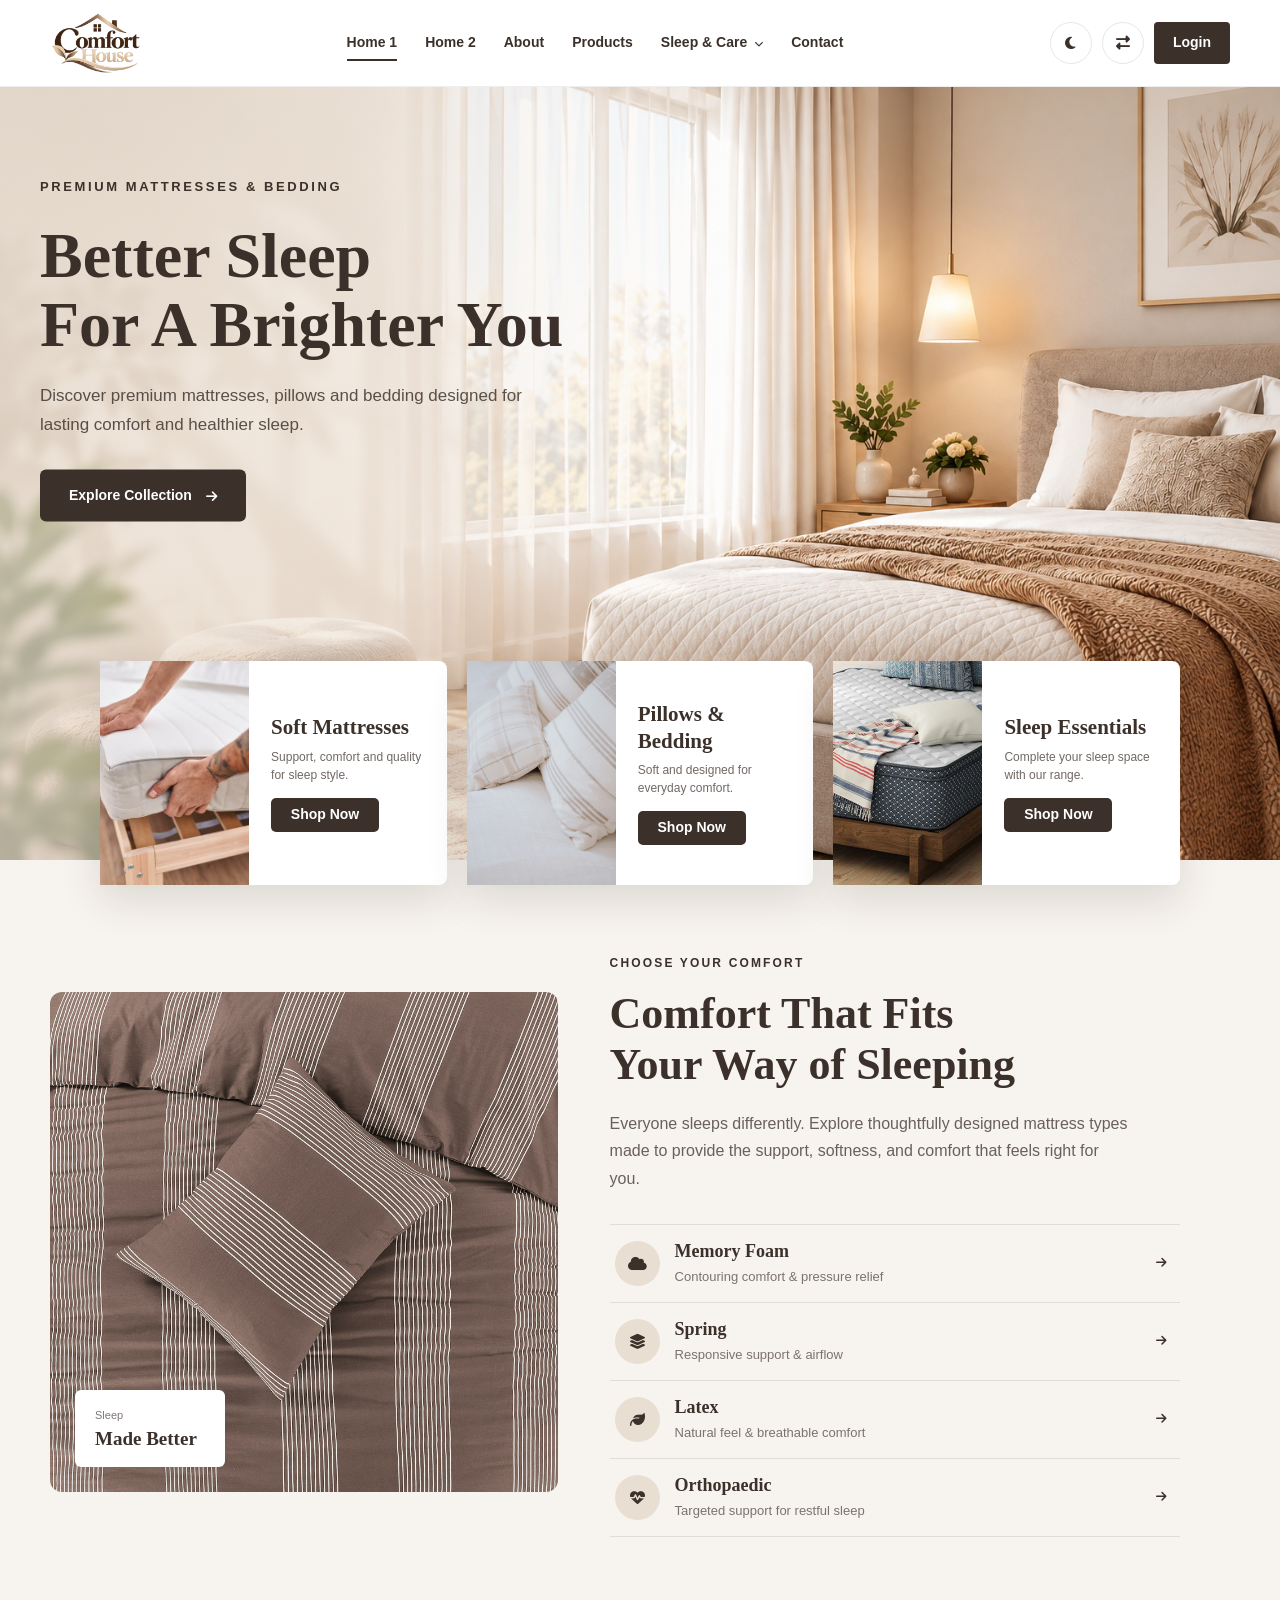
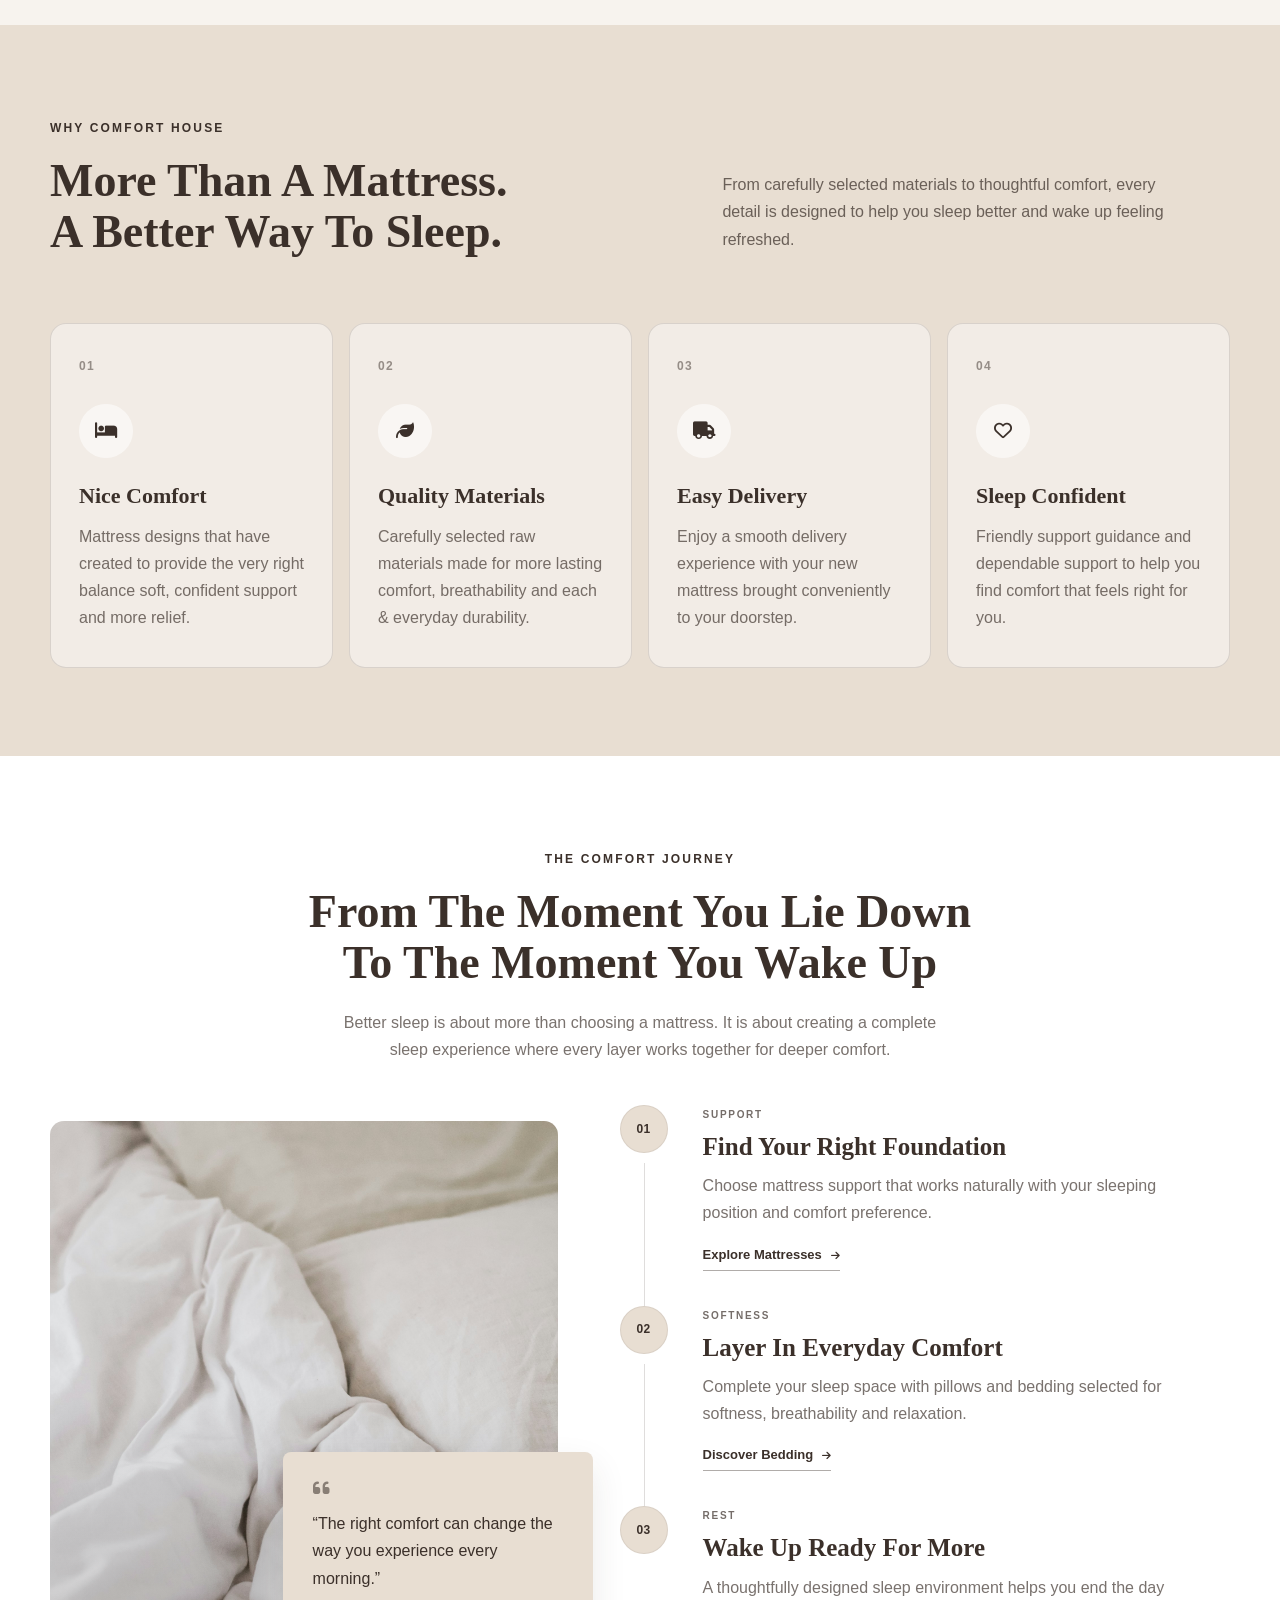
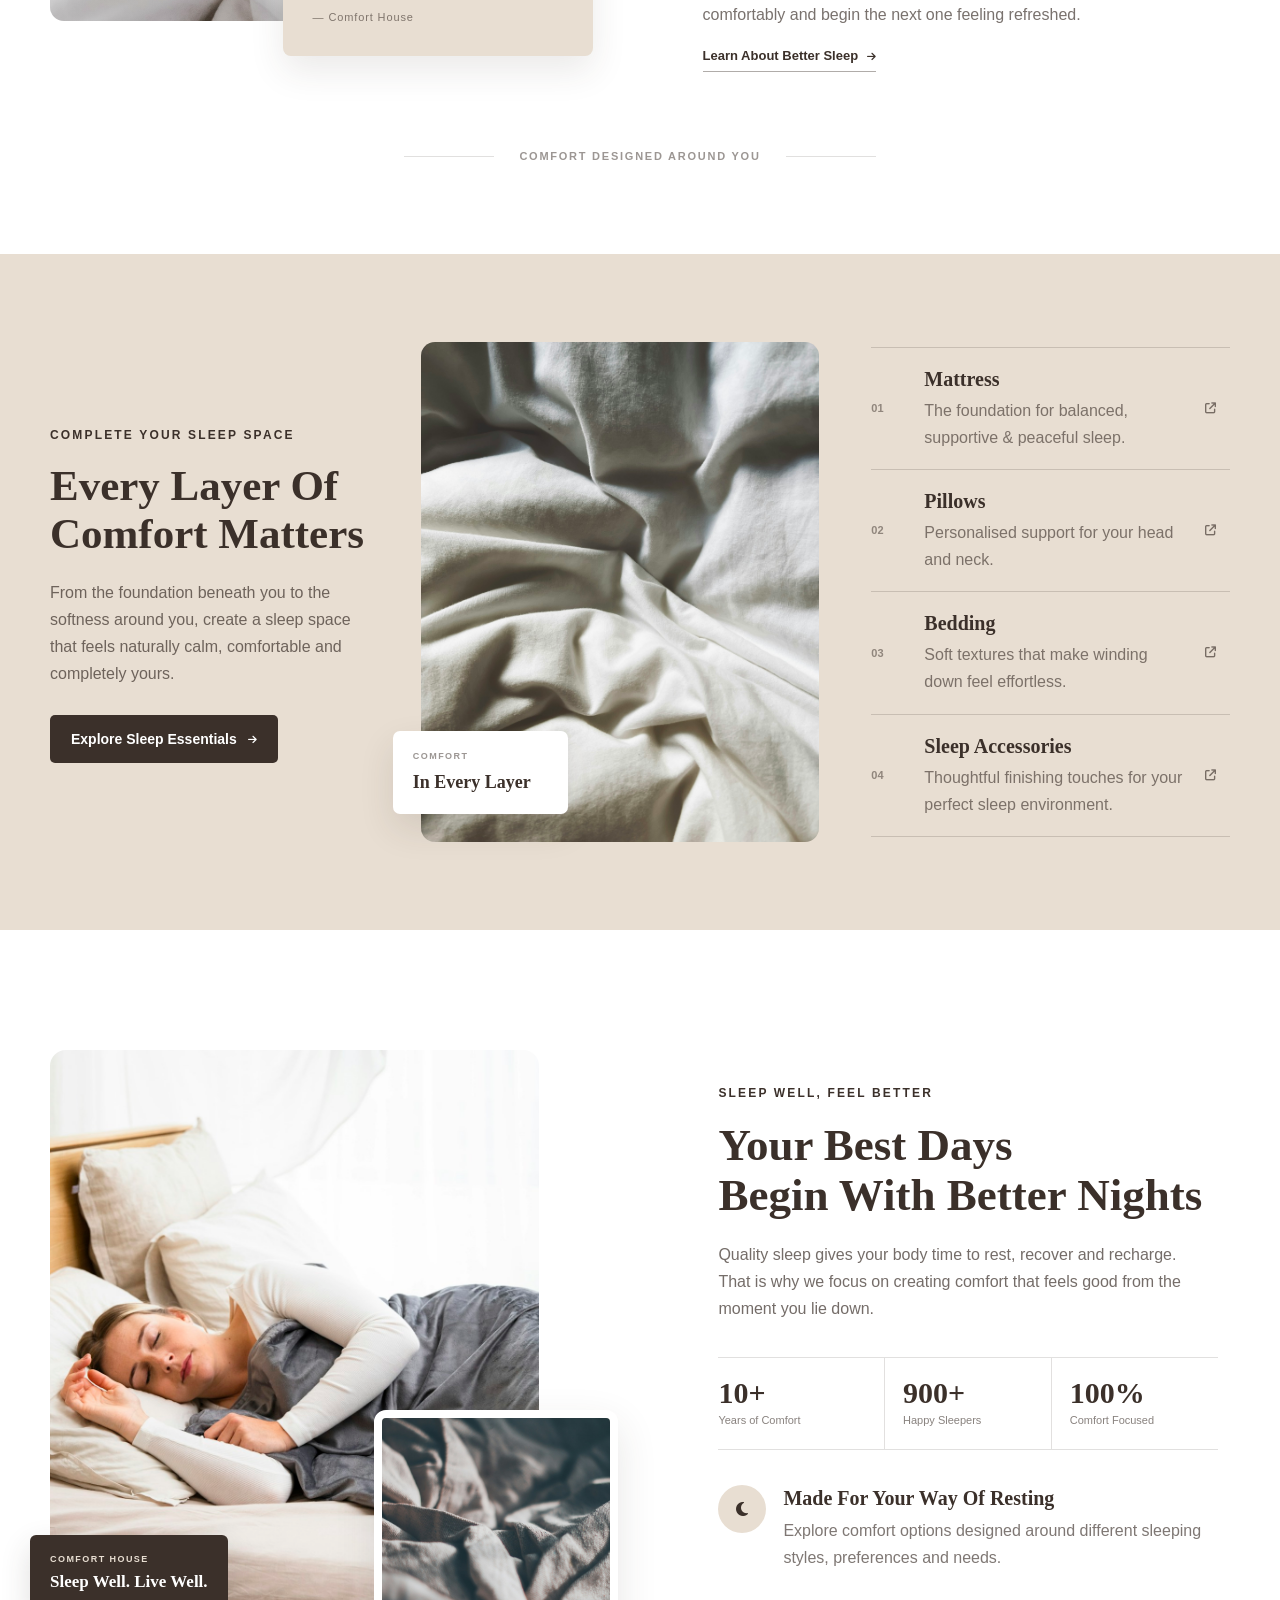
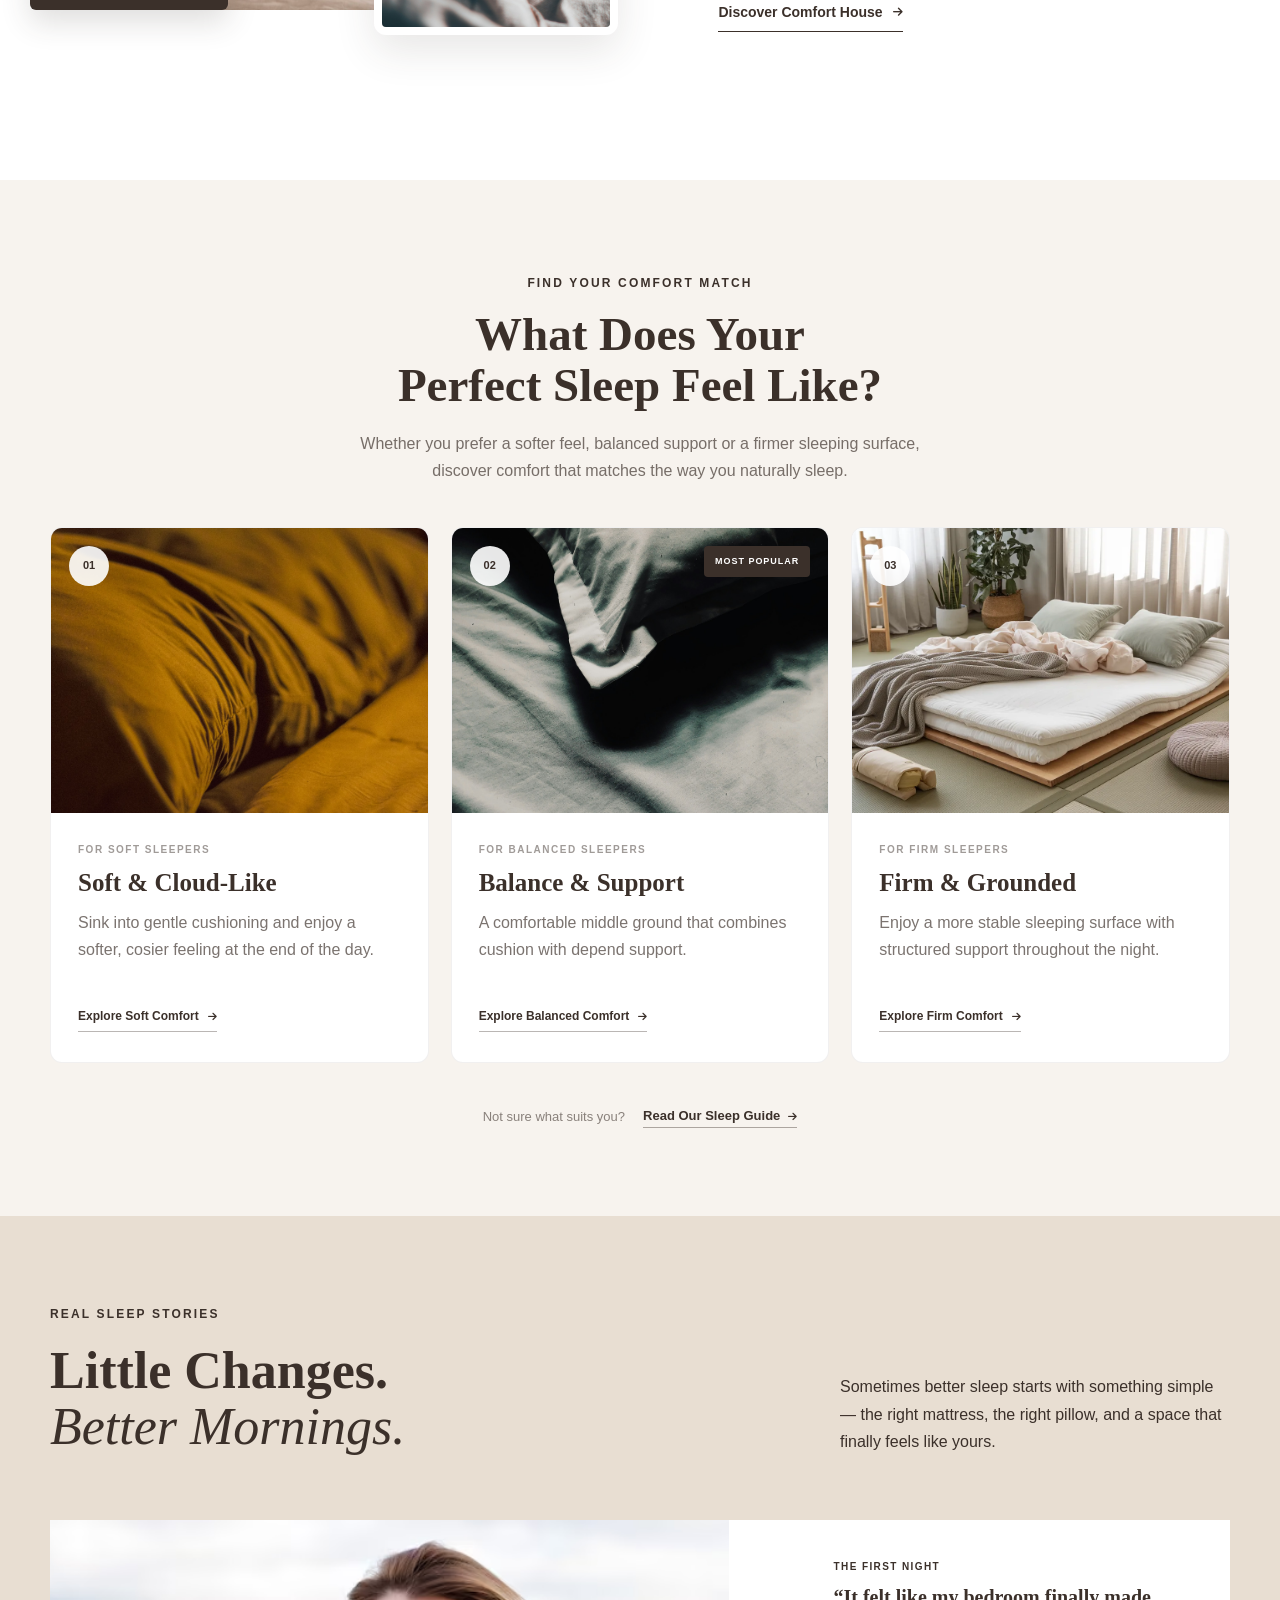
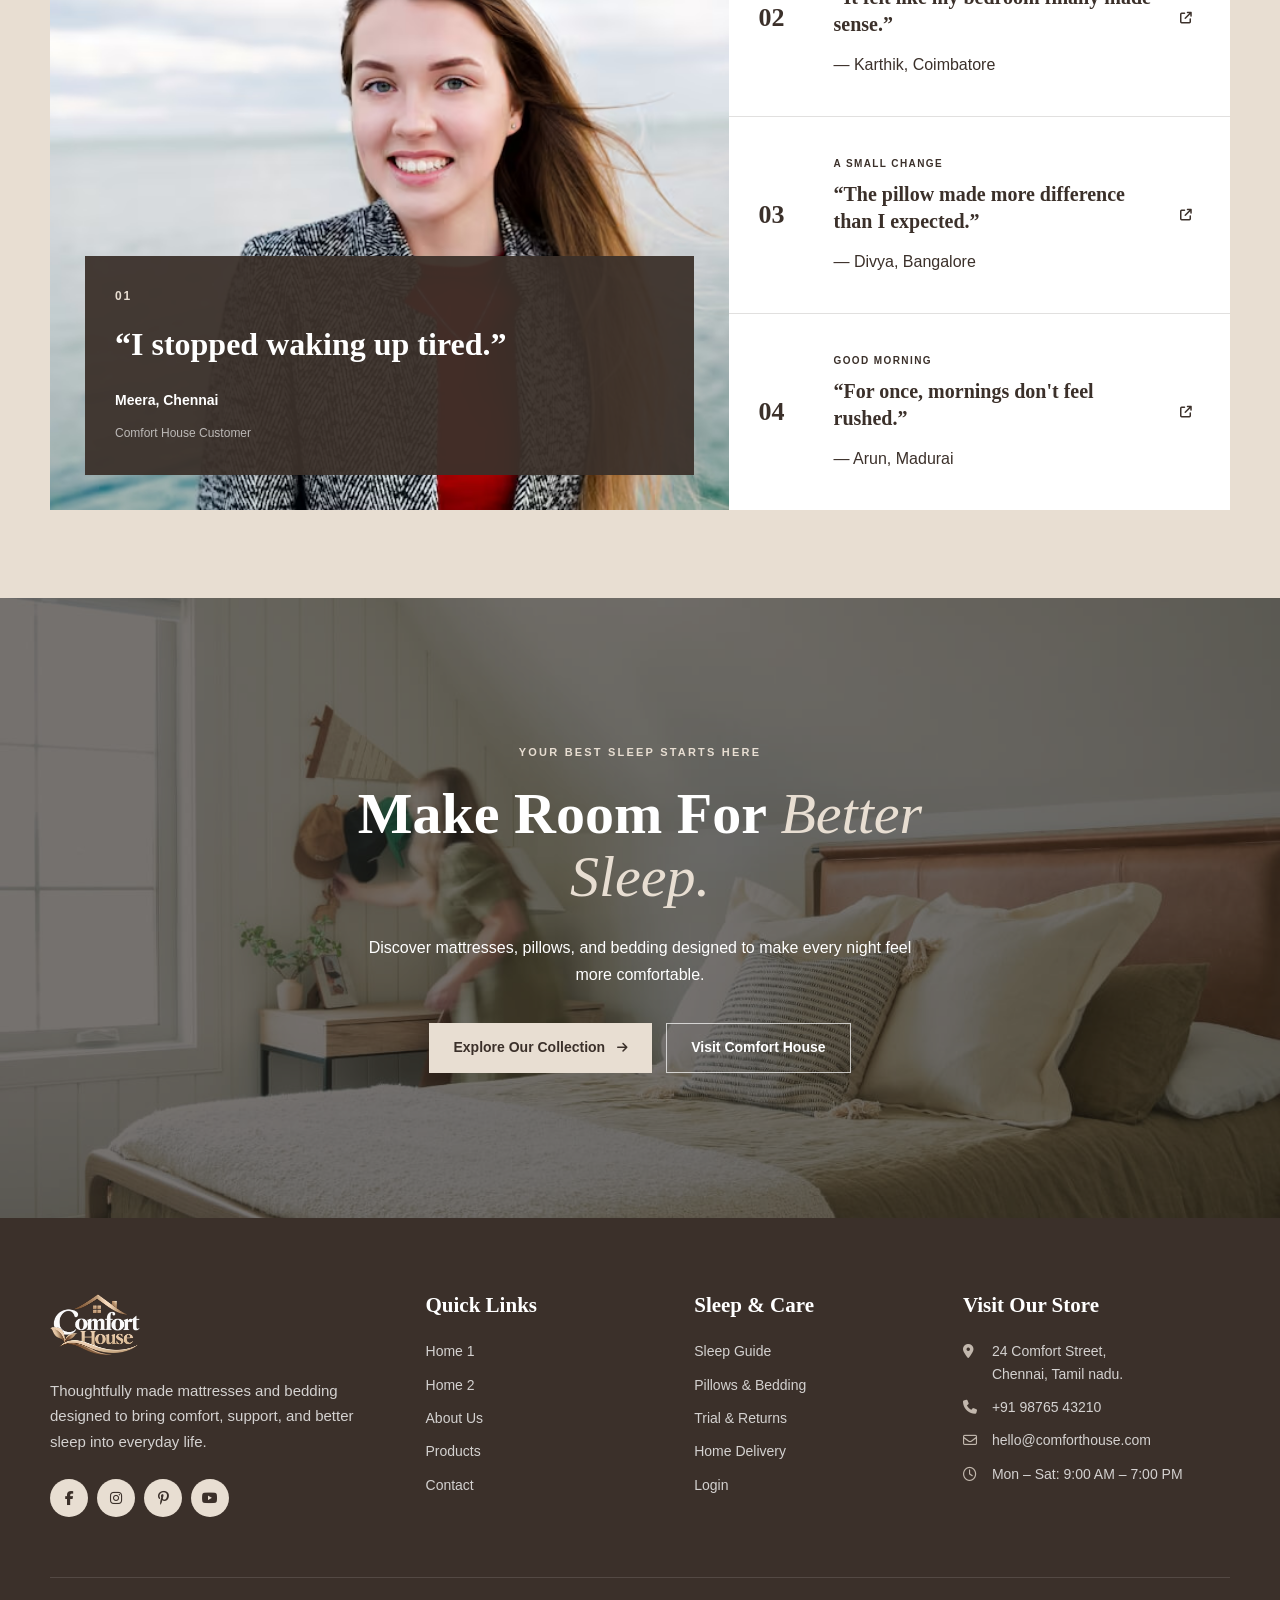
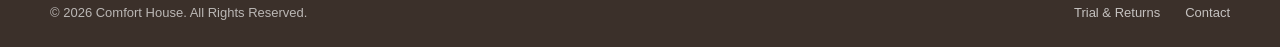
==== commit 73931c07: "Add files via upload" ====
--- a/index.html
+++ b/index.html
@@ -551,11 +551,12 @@
                     </div>
 
                     <h3>
-                        Thoughtful Comfort
+                        Nice Comfort
                     </h3>
 
                     <p>
-                        Mattress designs that created to provide the very right balance soft, confident support and
+                        Mattress designs that have created to provide the very right balance soft, confident support and
+                        more
                         relief.
                     </p>
 
@@ -578,8 +579,8 @@
                     </h3>
 
                     <p>
-                        Carefully selected materials made for lasting comfort,
-                        breathability and everyday durability.
+                        Carefully selected raw materials made for more lasting comfort,
+                        breathability and each & everyday durability.
                     </p>
 
                 </div>
@@ -620,7 +621,7 @@
                     </div>
 
                     <h3>
-                        Sleep Confidently
+                        Sleep Confident
                     </h3>
 
                     <p>
@@ -629,20 +630,6 @@
                     </p>
 
                 </div>
-
-            </div>
-
-
-            <div class="why-comfort-bottom">
-
-                <span>
-                    Designed around your comfort
-                </span>
-
-                <a href="about.html">
-                    Discover Our Story
-                    <i class="fa-solid fa-arrow-right"></i>
-                </a>
 
             </div>
 
@@ -1229,7 +1216,7 @@
 
                         <p>
                             A comfortable middle ground that combines
-                            cushioning with dependable support.
+                            cushion with depend support.
                         </p>
 
                         <span class="sleep-match-link">
@@ -1409,16 +1396,6 @@
 
             </div>
 
-
-            <div class="sleep-stories-footer">
-                <span>EVERY SLEEPER HAS A STORY</span>
-
-                <a href="#">
-                    Explore Customer Stories
-                    <i class="fa-solid fa-arrow-right"></i>
-                </a>
-            </div>
-
         </div>
     </section>
 
--- a/css/style.css
+++ b/css/style.css
@@ -4616,7 +4616,7 @@
 
 .sleep-promise-content h3 {
     margin: 0 0 8px;
-    font-family: var(--heading-font);
+    font-family: var(--body-font);
     font-size: 22px;
     font-weight: 600;
     color: var(--primary-color);
@@ -25165,10 +25165,485 @@
     transform: rotate(180deg) translateX(4px) !important;
 }
 
+/* =========================================================
+   SPACING REFINEMENT
+   Keeps editorial breathing room while removing oversized
+   non-hero whitespace across the site.
+========================================================= */
+
+/* Main content sections previously ranged from 100px to 120px vertically. */
+.section,
+.comfort-section,
+.why-comfort-section,
+.sleep-journey-section,
+.sleep-space-section,
+.sleep-match-section,
+.sleep-stories-section,
+.home-two-values-section,
+.sleep-promise-section,
+.personal-sleep-section,
+.comfort-benefits-section,
+.about-story-section,
+.about-beliefs-section,
+.about-comfort-section,
+.about-numbers-section,
+.about-process-section,
+.about-team-section,
+.advanced-products-section,
+.products-filter-section,
+.sleep-essentials-section,
+.sleep-lab-section,
+.sleep-position-section,
+.sleep-firmness-section,
+.trial-process-section,
+.delivery-journey-section,
+.delivery-simple-section,
+.delivery-support-section,
+.home-delivery-final-section,
+.contact-info-section,
+.contact-form-section,
+.comfort-accessories-section,
+.personal-comfort-showcase,
+.about-gallery-section {
+    padding-top: 88px;
+    padding-bottom: 88px;
+}
+
+/* Bring the values cards closer to the header/preceding content. */
+.home-two-values-section {
+    padding-top: 56px;
+}
+
+/* Keep section introductions connected to the content that follows. */
+.section-heading,
+.sleep-journey-intro,
+.sleep-match-heading,
+.about-numbers-heading,
+.about-team-heading,
+.sleep-lab-heading,
+.sleep-position-heading,
+.sleep-firmness-heading,
+.trial-process-heading,
+.delivery-journey-heading,
+.contact-info-heading,
+.contact-form-intro {
+    margin-bottom: 42px;
+}
+
+.products-section-header {
+    margin-bottom: 42px;
+}
+
+/* Editorial two-column layouts no longer create oversized central gutters. */
+.comfort-wrapper,
+.why-comfort-header,
+.sleep-journey-main,
+.sleep-space-wrapper,
+.about-story-wrapper,
+.about-comfort-wrapper,
+.sleep-essentials-layout,
+.delivery-simple-wrapper,
+.delivery-support-wrapper,
+.personal-comfort-wrap,
+.about-gallery-heading-main {
+    gap: 52px;
+}
+
+/* Tall media panels were the largest source of perceived empty space. */
+.comfort-image,
+.sleep-journey-image,
+.sleep-space-image,
+.about-story-image,
+.about-comfort-image,
+.sleep-essentials-image,
+.delivery-simple-visual,
+.delivery-simple-visual img,
+.personal-comfort-visual,
+.personal-comfort-image {
+    min-height: 0;
+    height: 500px;
+}
+
+/* Trim only the cards with intentionally oversized fixed heights. */
+.why-comfort-card,
+.home-two-value-card,
+.contact-info-card {
+    min-height: 280px;
+}
+
+@media (max-width: 991px) {
+
+    .section,
+    .comfort-section,
+    .why-comfort-section,
+    .sleep-journey-section,
+    .sleep-space-section,
+    .sleep-match-section,
+    .sleep-stories-section,
+    .home-two-values-section,
+    .sleep-promise-section,
+    .personal-sleep-section,
+    .comfort-benefits-section,
+    .about-story-section,
+    .about-beliefs-section,
+    .about-comfort-section,
+    .about-numbers-section,
+    .about-process-section,
+    .about-team-section,
+    .advanced-products-section,
+    .products-filter-section,
+    .sleep-essentials-section,
+    .sleep-lab-section,
+    .sleep-position-section,
+    .sleep-firmness-section,
+    .trial-process-section,
+    .delivery-journey-section,
+    .delivery-simple-section,
+    .delivery-support-section,
+    .home-delivery-final-section,
+    .contact-info-section,
+    .contact-form-section,
+    .comfort-accessories-section,
+    .personal-comfort-showcase,
+    .about-gallery-section {
+        padding-top: 70px;
+        padding-bottom: 70px;
+    }
+
+    .comfort-wrapper,
+    .why-comfort-header,
+    .sleep-journey-main,
+    .sleep-space-wrapper,
+    .about-story-wrapper,
+    .about-comfort-wrapper,
+    .sleep-essentials-layout,
+    .delivery-simple-wrapper,
+    .delivery-support-wrapper,
+    .personal-comfort-wrap,
+    .about-gallery-heading-main {
+        gap: 40px;
+    }
+
+    .comfort-image,
+    .sleep-journey-image,
+    .sleep-space-image,
+    .about-story-image,
+    .about-comfort-image,
+    .sleep-essentials-image,
+    .delivery-simple-visual,
+    .delivery-simple-visual img,
+    .personal-comfort-visual,
+    .personal-comfort-image {
+        height: 430px;
+    }
+}
+
+@media (max-width: 767px) {
+
+    .section,
+    .comfort-section,
+    .why-comfort-section,
+    .sleep-journey-section,
+    .sleep-space-section,
+    .sleep-match-section,
+    .sleep-stories-section,
+    .home-two-values-section,
+    .sleep-promise-section,
+    .personal-sleep-section,
+    .comfort-benefits-section,
+    .about-story-section,
+    .about-beliefs-section,
+    .about-comfort-section,
+    .about-numbers-section,
+    .about-process-section,
+    .about-team-section,
+    .advanced-products-section,
+    .products-filter-section,
+    .sleep-essentials-section,
+    .sleep-lab-section,
+    .sleep-position-section,
+    .sleep-firmness-section,
+    .trial-process-section,
+    .delivery-journey-section,
+    .delivery-simple-section,
+    .delivery-support-section,
+    .home-delivery-final-section,
+    .contact-info-section,
+    .contact-form-section,
+    .comfort-accessories-section,
+    .personal-comfort-showcase,
+    .about-gallery-section {
+        padding-top: 56px;
+        padding-bottom: 56px;
+    }
+
+    .section-heading,
+    .sleep-journey-intro,
+    .sleep-match-heading,
+    .about-numbers-heading,
+    .about-team-heading,
+    .sleep-lab-heading,
+    .sleep-position-heading,
+    .sleep-firmness-heading,
+    .trial-process-heading,
+    .delivery-journey-heading,
+    .contact-info-heading,
+    .contact-form-intro {
+        margin-bottom: 32px;
+    }
+
+    .products-section-header {
+        margin-bottom: 32px;
+    }
+
+    .comfort-wrapper,
+    .why-comfort-header,
+    .sleep-journey-main,
+    .sleep-space-wrapper,
+    .about-story-wrapper,
+    .about-comfort-wrapper,
+    .sleep-essentials-layout,
+    .delivery-simple-wrapper,
+    .delivery-support-wrapper,
+    .personal-comfort-wrap,
+    .about-gallery-heading-main {
+        gap: 30px;
+    }
+
+    .comfort-image,
+    .sleep-journey-image,
+    .sleep-space-image,
+    .about-story-image,
+    .about-comfort-image,
+    .sleep-essentials-image,
+    .delivery-simple-visual,
+    .delivery-simple-visual img,
+    .personal-comfort-visual,
+    .personal-comfort-image {
+        height: 350px;
+    }
+
+    .why-comfort-card,
+    .home-two-value-card,
+    .contact-info-card {
+        min-height: 0;
+    }
+}
+
+@media (max-width: 480px) {
+
+    .comfort-image,
+    .sleep-journey-image,
+    .sleep-space-image,
+    .about-story-image,
+    .about-comfort-image,
+    .sleep-essentials-image,
+    .delivery-simple-visual,
+    .delivery-simple-visual img,
+    .personal-comfort-visual,
+    .personal-comfort-image {
+        height: 310px;
+    }
+}
+
+@media (max-width: 360px) {
+
+    .section,
+    .comfort-section,
+    .why-comfort-section,
+    .sleep-journey-section,
+    .sleep-space-section,
+    .sleep-match-section,
+    .sleep-stories-section,
+    .home-two-values-section,
+    .sleep-promise-section,
+    .personal-sleep-section,
+    .comfort-benefits-section,
+    .about-story-section,
+    .about-beliefs-section,
+    .about-comfort-section,
+    .about-numbers-section,
+    .about-process-section,
+    .about-team-section,
+    .advanced-products-section,
+    .products-filter-section,
+    .sleep-essentials-section,
+    .sleep-lab-section,
+    .sleep-position-section,
+    .sleep-firmness-section,
+    .trial-process-section,
+    .delivery-journey-section,
+    .delivery-simple-section,
+    .delivery-support-section,
+    .home-delivery-final-section,
+    .contact-info-section,
+    .contact-form-section,
+    .comfort-accessories-section,
+    .personal-comfort-showcase,
+    .about-gallery-section {
+        padding-top: 52px;
+        padding-bottom: 52px;
+    }
+
+    .comfort-image,
+    .sleep-journey-image,
+    .sleep-space-image,
+    .about-story-image,
+    .about-comfort-image,
+    .sleep-essentials-image,
+    .delivery-simple-visual,
+    .delivery-simple-visual img,
+    .personal-comfort-visual,
+    .personal-comfort-image {
+        height: 280px;
+    }
+}
+
+/* =========================================================
+   CONTENT TYPOGRAPHY CONSISTENCY
+   A single readable description style for all non-hero content.
+========================================================= */
+:root {
+    --description-font-size: 16px;
+    --description-line-height: 1.7;
+}
+
+section:not(.home-hero):not(.home-two-hero) p,
+.auth-page p {
+    font-family: var(--body-font) !important;
+    font-size: var(--description-font-size) !important;
+    font-weight: 400 !important;
+    line-height: var(--description-line-height) !important;
+}
+
+@media (max-width: 767px) {
+    :root {
+        --description-font-size: 15px;
+    }
+}
+
+/* =========================================================
+   BUTTON TYPOGRAPHY CONSISTENCY
+   Applies one size and weight to native and link-based buttons.
+========================================================= */
+:root {
+    --button-font-size: 14px;
+    --button-font-weight: 600;
+}
+
+button,
+.btn,
+a[class*="-btn"],
+a[class*="-button"],
+a[class*="-primary"],
+a[class*="-secondary"] {
+    font-family: var(--body-font) !important;
+    font-size: var(--button-font-size) !important;
+    font-weight: var(--button-font-weight) !important;
+    line-height: 1.4 !important;
+}
+
+/* Keep the login control aligned with the two theme-direction controls. */
+.header-actions .login-btn,
+html.dark-mode .header-actions .login-btn,
+html[dir="rtl"] .header-actions .login-btn {
+    height: 40px;
+    min-height: 40px;
+}
+
+@media (max-width: 991px) {
+
+    .mobile-login-btn,
+    html.dark-mode .mobile-login-btn,
+    html[dir="rtl"] .mobile-login-btn {
+        height: 48px;
+        min-height: 48px;
+    }
+}
+
 
 /* =========================================================
    HOME 1 HERO — RTL OVERLAY
 ========================================================= */
+
+/* =========================================================
+   HOME 1 — WHY COMFORT HOUSE CARDS
+   Separate the four benefits into the rounded-card treatment.
+========================================================= */
+.why-comfort-grid {
+    gap: 16px;
+    border: 0;
+}
+
+.why-comfort-card,
+.why-comfort-card:first-child,
+.why-comfort-card:last-child {
+    min-height: 300px;
+    padding: 32px 28px 35px;
+    background-color: rgba(255, 255, 255, 0.44);
+    border: 1px solid rgba(59, 48, 42, 0.14);
+    border-radius: 16px;
+}
+
+.why-comfort-card:hover {
+    transform: translateY(-5px);
+    box-shadow: 0 16px 35px rgba(59, 48, 42, 0.09);
+}
+
+html.dark-mode .why-comfort-card,
+html.dark-mode .why-comfort-card:first-child,
+html.dark-mode .why-comfort-card:last-child {
+    background-color: #211C18;
+    border-color: rgba(241, 233, 225, 0.12);
+}
+
+@media (max-width: 991px) {
+    .why-comfort-grid {
+        gap: 14px;
+    }
+
+    .why-comfort-card,
+    .why-comfort-card:first-child,
+    .why-comfort-card:last-child,
+    .why-comfort-card:nth-child(odd),
+    .why-comfort-card:nth-child(3),
+    .why-comfort-card:nth-child(4) {
+        min-height: 270px;
+        padding: 30px 25px;
+        border: 1px solid rgba(59, 48, 42, 0.14);
+        border-radius: 14px;
+    }
+
+    html.dark-mode .why-comfort-card,
+    html.dark-mode .why-comfort-card:first-child,
+    html.dark-mode .why-comfort-card:last-child,
+    html.dark-mode .why-comfort-card:nth-child(odd),
+    html.dark-mode .why-comfort-card:nth-child(3),
+    html.dark-mode .why-comfort-card:nth-child(4) {
+        border-color: rgba(241, 233, 225, 0.12);
+    }
+}
+
+@media (max-width: 767px) {
+    .why-comfort-grid {
+        gap: 12px;
+    }
+
+    .why-comfort-card,
+    .why-comfort-card:first-child,
+    .why-comfort-card:last-child {
+        min-height: 0;
+        padding: 26px 22px;
+        border: 1px solid rgba(59, 48, 42, 0.14);
+        border-radius: 12px;
+    }
+
+    html.dark-mode .why-comfort-card,
+    html.dark-mode .why-comfort-card:first-child,
+    html.dark-mode .why-comfort-card:last-child {
+        border-color: rgba(241, 233, 225, 0.12);
+    }
+}
 
 html[dir="rtl"] .home-hero-overlay {
     background: linear-gradient(270deg,
@@ -25396,4 +25871,480 @@
         padding-top: 76px !important;
     }
 
+}
+
+/* =========================================
+   MOBILE LOGIN BUTTON — DARK MODE FIX
+========================================= */
+
+@media (max-width: 991px) {
+
+    html.dark-mode .mobile-login-btn {
+        display: flex !important;
+        align-items: center !important;
+        justify-content: center !important;
+
+        width: 100% !important;
+        min-height: 48px !important;
+
+        background-color: #F1E9E1 !important;
+        color: #211C18 !important;
+
+        font-family: var(--body-font) !important;
+        font-size: 14px !important;
+        font-weight: 600 !important;
+
+        text-decoration: none !important;
+        opacity: 1 !important;
+        visibility: visible !important;
+
+        border: 0 !important;
+        border-radius: 5px !important;
+    }
+
+    html.dark-mode .mobile-login-btn:link,
+    html.dark-mode .mobile-login-btn:visited,
+    html.dark-mode .mobile-login-btn:hover,
+    html.dark-mode .mobile-login-btn:active {
+        color: #211C18 !important;
+        background-color: #F1E9E1 !important;
+        opacity: 1 !important;
+        visibility: visible !important;
+    }
+
+}
+
+/* =========================================
+   RTL MOBILE HERO — RIGHT SPACE FIX
+========================================= */
+
+@media (max-width: 1199px) {
+
+    html[dir="rtl"] .home-hero .container {
+        padding-left: 15px !important;
+        padding-right: 15px !important;
+    }
+
+    html[dir="rtl"] .home-hero-content {
+        left: auto !important;
+        right: 0 !important;
+
+        width: 100% !important;
+        max-width: 100% !important;
+
+        padding-left: 15px !important;
+        padding-right: 15px !important;
+
+        text-align: right !important;
+
+        transform: translateY(-50%) !important;
+    }
+
+    html[dir="rtl"] .home-hero-content h1,
+    html[dir="rtl"] .home-hero-content p,
+    html[dir="rtl"] .hero-eyebrow {
+        text-align: right !important;
+    }
+
+    html[dir="rtl"] .hero-btn {
+        margin-right: 0 !important;
+        margin-left: 0 !important;
+    }
+
+}
+
+/* Final header-control sizing: dark mode, RTL and login stay identical. */
+.header-actions .header-icon-btn,
+.header-actions .login-btn {
+    height: 42px !important;
+    min-height: 42px !important;
+}
+
+.header-actions .header-icon-btn {
+    width: 42px !important;
+}
+
+@media (max-width: 991px) {
+
+    .mobile-actions .mobile-action-btn,
+    .mobile-actions .mobile-login-btn {
+        height: 48px !important;
+        min-height: 48px !important;
+    }
+}
+
+/* =========================================
+   HOME 2 — SECTION 2
+   REDUCE EXCESSIVE TOP SPACE
+========================================= */
+
+.home-two-value-card .home-two-value-content {
+    margin-top: 45px !important;
+}
+
+.home-two-value-card .home-two-value-top {
+    margin-bottom: 0 !important;
+}
+
+/* ==========================================
+   STRONG OVERRIDE - REMOVE SIDE EMPTY SPACE
+   ABOUT PROCESS / HOW WE HELP
+========================================== */
+
+.about-process-section>.container {
+    width: 100% !important;
+    max-width: 1400px !important;
+    padding-left: 20px !important;
+    padding-right: 20px !important;
+}
+
+.about-process-steps {
+    width: 100% !important;
+    max-width: none !important;
+    margin-left: 0 !important;
+    margin-right: 0 !important;
+
+    display: grid !important;
+    grid-template-columns: repeat(3, minmax(0, 1fr)) !important;
+}
+
+.about-process-step {
+    width: 100% !important;
+    padding-left: 35px !important;
+    padding-right: 35px !important;
+}
+
+.about-process-step:first-child {
+    padding-left: 10px !important;
+}
+
+.about-process-step:last-child {
+    padding-right: 10px !important;
+}
+
+/* =========================================================
+   HOME 1 HERO — RTL + DARK MODE STRONG VISIBILITY FIX
+========================================================= */
+
+/* Dark overlay for RTL + Dark Mode */
+html.dark-mode[dir="rtl"] .home-hero-overlay {
+    background: rgba(18, 14, 12, 0.68) !important;
+    opacity: 1 !important;
+}
+
+/* Hero eyebrow */
+html.dark-mode[dir="rtl"] .home-hero-content .hero-eyebrow {
+    color: #E8DED2 !important;
+    opacity: 1 !important;
+}
+
+/* Main heading */
+html.dark-mode[dir="rtl"] .home-hero-content h1,
+html.dark-mode[dir="rtl"] .home-hero-content h1 span {
+    color: #FFFFFF !important;
+    opacity: 1 !important;
+    text-shadow: 0 2px 12px rgba(0, 0, 0, 0.35) !important;
+}
+
+/* Paragraph */
+html.dark-mode[dir="rtl"] .home-hero-content p {
+    color: #F8F1EA !important;
+    opacity: 1 !important;
+    text-shadow: 0 1px 8px rgba(0, 0, 0, 0.35) !important;
+}
+
+/* Button */
+html.dark-mode[dir="rtl"] .home-hero-content .hero-btn {
+    background-color: #F1E9E1 !important;
+    color: #211C18 !important;
+    opacity: 1 !important;
+}
+
+html.dark-mode[dir="rtl"] .home-hero-content .hero-btn i {
+    color: #211C18 !important;
+}
+
+/* Keep RTL alignment */
+html.dark-mode[dir="rtl"] .home-hero-content {
+    text-align: right !important;
+}
+
+html.dark-mode[dir="rtl"] .hero-eyebrow,
+html.dark-mode[dir="rtl"] .home-hero-content h1,
+html.dark-mode[dir="rtl"] .home-hero-content p {
+    text-align: right !important;
+}
+
+/* =========================================================
+   HOME 2 — WHY COMFORT HOUSE
+   iPAD MINI — STRONG CENTER ALIGN OVERRIDE
+========================================================= */
+
+@media (min-width: 768px) and (max-width: 991px) {
+
+    .home-two-values-intro {
+        display: flex !important;
+        flex-direction: column !important;
+        align-items: center !important;
+        justify-content: center !important;
+
+        width: 100% !important;
+        max-width: 100% !important;
+
+        margin: 0 auto !important;
+        padding-bottom: 50px !important;
+
+        text-align: center !important;
+    }
+
+    /* Label */
+    .home-two-values-label {
+        width: 100% !important;
+
+        display: flex !important;
+        align-items: center !important;
+        justify-content: center !important;
+
+        margin: 0 0 22px !important;
+        text-align: center !important;
+    }
+
+    .home-two-values-label span {
+        text-align: center !important;
+    }
+
+    /* Main Heading */
+    .home-two-values-intro h2 {
+        width: 100% !important;
+        max-width: 680px !important;
+
+        margin: 0 auto 20px !important;
+
+        text-align: center !important;
+
+        font-size: 46px !important;
+        line-height: 1.08 !important;
+    }
+
+    .home-two-values-intro h2 em {
+        display: block !important;
+        text-align: center !important;
+    }
+
+    /* Description */
+    .home-two-values-intro p {
+        width: 100% !important;
+        max-width: 620px !important;
+
+        margin: 0 auto !important;
+
+        text-align: center !important;
+
+        font-size: 14px !important;
+        line-height: 1.75 !important;
+    }
+
+}
+
+/* =========================================================
+   PRODUCTS — iPAD MINI
+   PRICE + BUTTON STACKED
+========================================================= */
+
+@media (min-width: 768px) and (max-width: 991px) {
+
+    .advanced-product-card .product-card-footer {
+        display: flex !important;
+        flex-direction: column !important;
+        align-items: flex-start !important;
+        justify-content: flex-start !important;
+
+        gap: 10px !important;
+        padding-top: 15px !important;
+    }
+
+    .advanced-product-card .product-price {
+        width: 100% !important;
+        display: flex !important;
+        flex-direction: column !important;
+        align-items: flex-start !important;
+    }
+
+    .advanced-product-card .product-view-btn {
+        width: 100% !important;
+
+        display: flex !important;
+        align-items: center !important;
+        justify-content: center !important;
+
+        white-space: nowrap !important;
+        padding: 11px 12px !important;
+
+        font-size: 9px !important;
+    }
+
+    .advanced-product-card .product-view-btn i {
+        flex-shrink: 0 !important;
+    }
+}
+
+/* =========================================================
+   SLEEP LAB — iPAD MINI STRONG RESPONSIVE FIX
+   768px - 991px
+========================================================= */
+
+@media (min-width: 768px) and (max-width: 991px) {
+
+    /* Main workspace */
+    .sleep-lab-workspace {
+        display: grid !important;
+        grid-template-columns: 0.32fr 0.68fr !important;
+        gap: 18px !important;
+        align-items: stretch !important;
+        width: 100% !important;
+    }
+
+    /* Left navigation */
+    .sleep-lab-navigation {
+        width: 100% !important;
+        padding: 22px 18px !important;
+        min-width: 0 !important;
+    }
+
+    .sleep-lab-option {
+        width: 100% !important;
+        min-height: 70px !important;
+
+        display: grid !important;
+        grid-template-columns: 28px minmax(0, 1fr) 18px !important;
+        gap: 8px !important;
+
+        padding: 14px 0 !important;
+    }
+
+    .sleep-lab-option-content {
+        min-width: 0 !important;
+    }
+
+    .sleep-lab-option-content strong {
+        display: block !important;
+        font-size: 15px !important;
+        line-height: 1.3 !important;
+        white-space: nowrap !important;
+    }
+
+    .sleep-lab-option-content small {
+        display: block !important;
+        font-size: 9px !important;
+        line-height: 1.4 !important;
+    }
+
+    /* Right display */
+    .sleep-lab-display {
+        width: 100% !important;
+        min-width: 0 !important;
+        background-color: var(--white) !important;
+    }
+
+    /* Image */
+    .sleep-lab-image {
+        width: 100% !important;
+        height: 300px !important;
+    }
+
+    .sleep-lab-image img {
+        width: 100% !important;
+        height: 100% !important;
+        object-fit: cover !important;
+    }
+
+    /* White content below image */
+    .sleep-lab-info {
+        display: grid !important;
+        grid-template-columns: 0.9fr 1.1fr !important;
+
+        gap: 0 !important;
+
+        width: 100% !important;
+
+        padding: 28px 24px 30px !important;
+    }
+
+    /* Left title */
+    .sleep-lab-info-top {
+        width: 100% !important;
+        min-width: 0 !important;
+
+        padding-right: 22px !important;
+    }
+
+    .sleep-lab-info-top>span {
+        display: block !important;
+        margin-bottom: 10px !important;
+        font-size: 8px !important;
+    }
+
+    .sleep-lab-info-top h3 {
+        width: 100% !important;
+        max-width: 100% !important;
+
+        font-size: 25px !important;
+        line-height: 1.18 !important;
+    }
+
+    /* Right description */
+    .sleep-lab-info-bottom {
+        width: 100% !important;
+        min-width: 0 !important;
+
+        padding-left: 22px !important;
+        padding-top: 0 !important;
+
+        border-left: 1px solid rgba(59, 48, 42, 0.12) !important;
+        border-top: 0 !important;
+    }
+
+    .sleep-lab-info-bottom p {
+        width: 100% !important;
+        max-width: 100% !important;
+
+        margin-bottom: 20px !important;
+
+        font-size: 13px !important;
+        line-height: 1.7 !important;
+    }
+
+    /* Recommendation */
+    .sleep-lab-recommendation {
+        width: 100% !important;
+
+        padding-top: 14px !important;
+
+        border-top: 1px solid rgba(59, 48, 42, 0.10) !important;
+    }
+
+    .sleep-lab-recommendation strong {
+        display: block !important;
+        max-width: 100% !important;
+
+        font-size: 11px !important;
+        line-height: 1.5 !important;
+    }
+
+    /* Bottom link */
+    .sleep-lab-bottom {
+        width: 100% !important;
+
+        margin-top: 20px !important;
+        padding-top: 18px !important;
+
+        display: flex !important;
+        flex-direction: row !important;
+
+        align-items: center !important;
+        justify-content: space-between !important;
+
+        gap: 20px !important;
+    }
+
 }
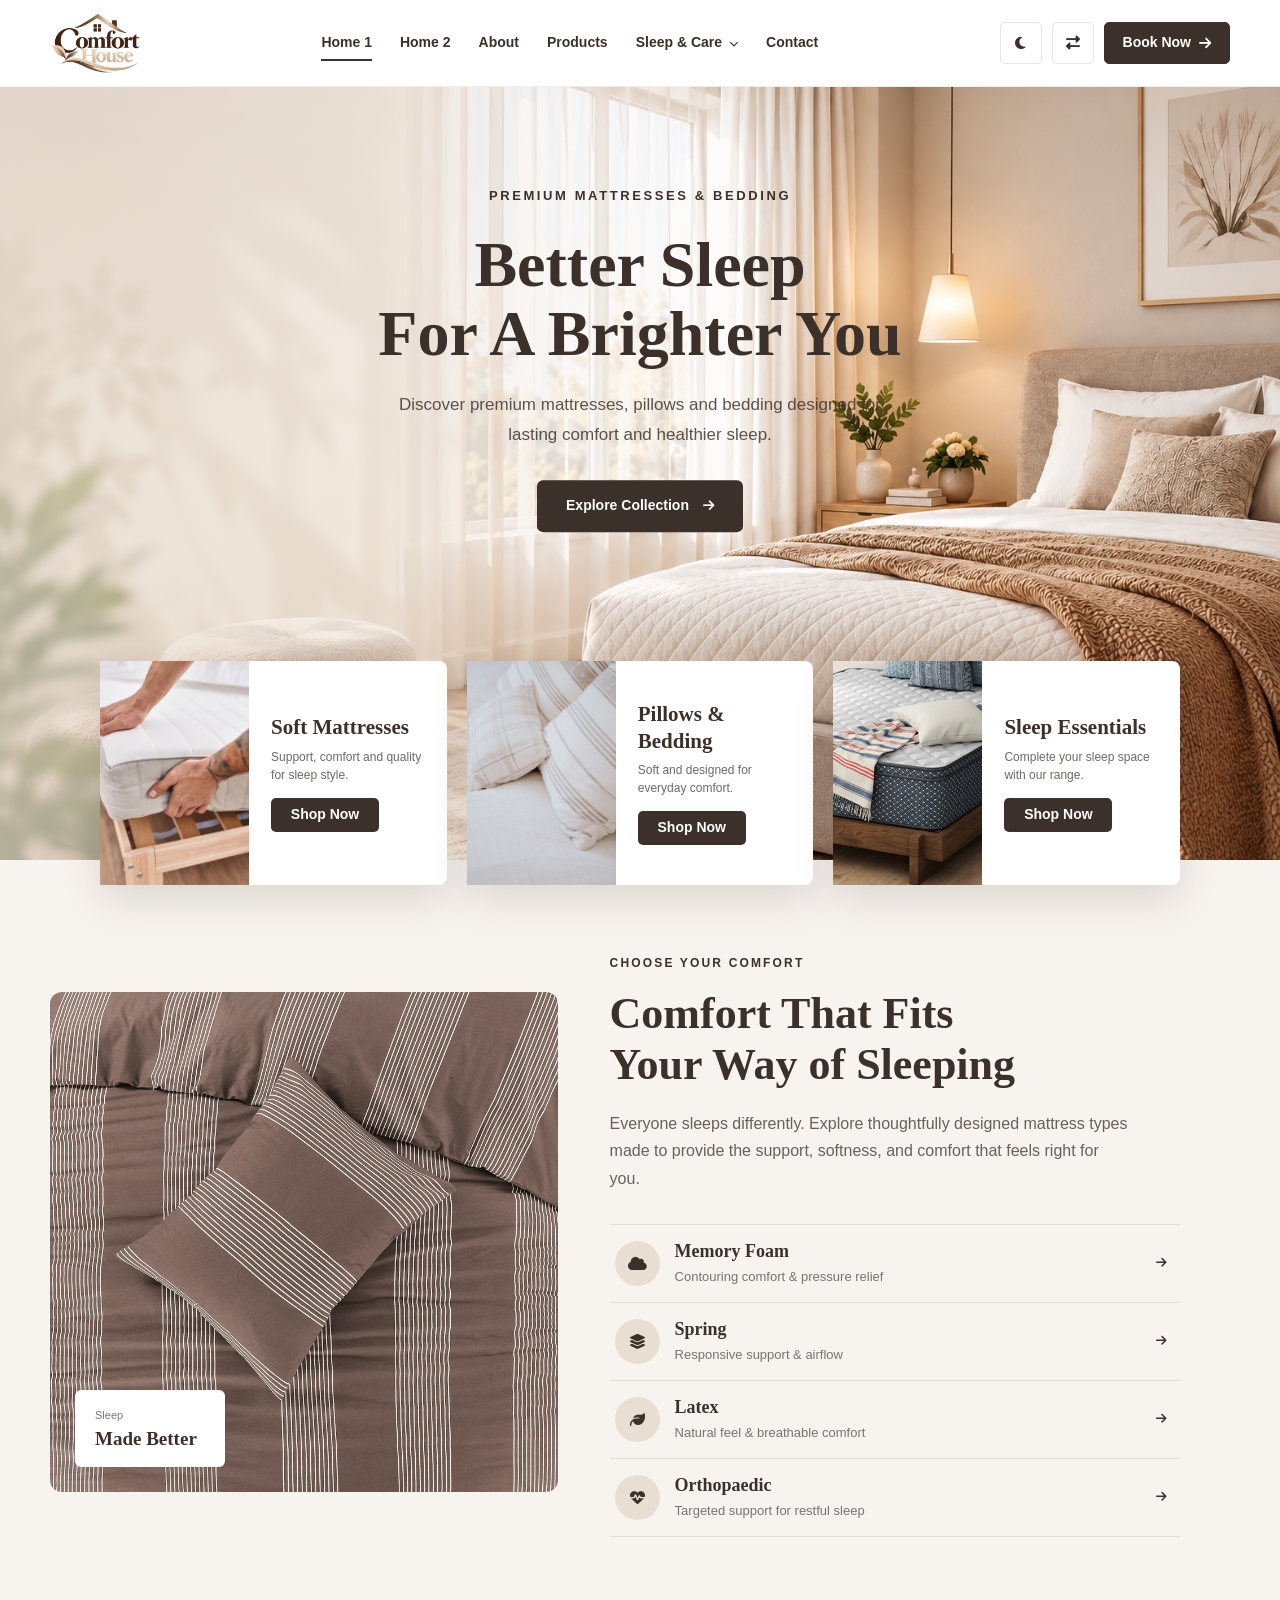
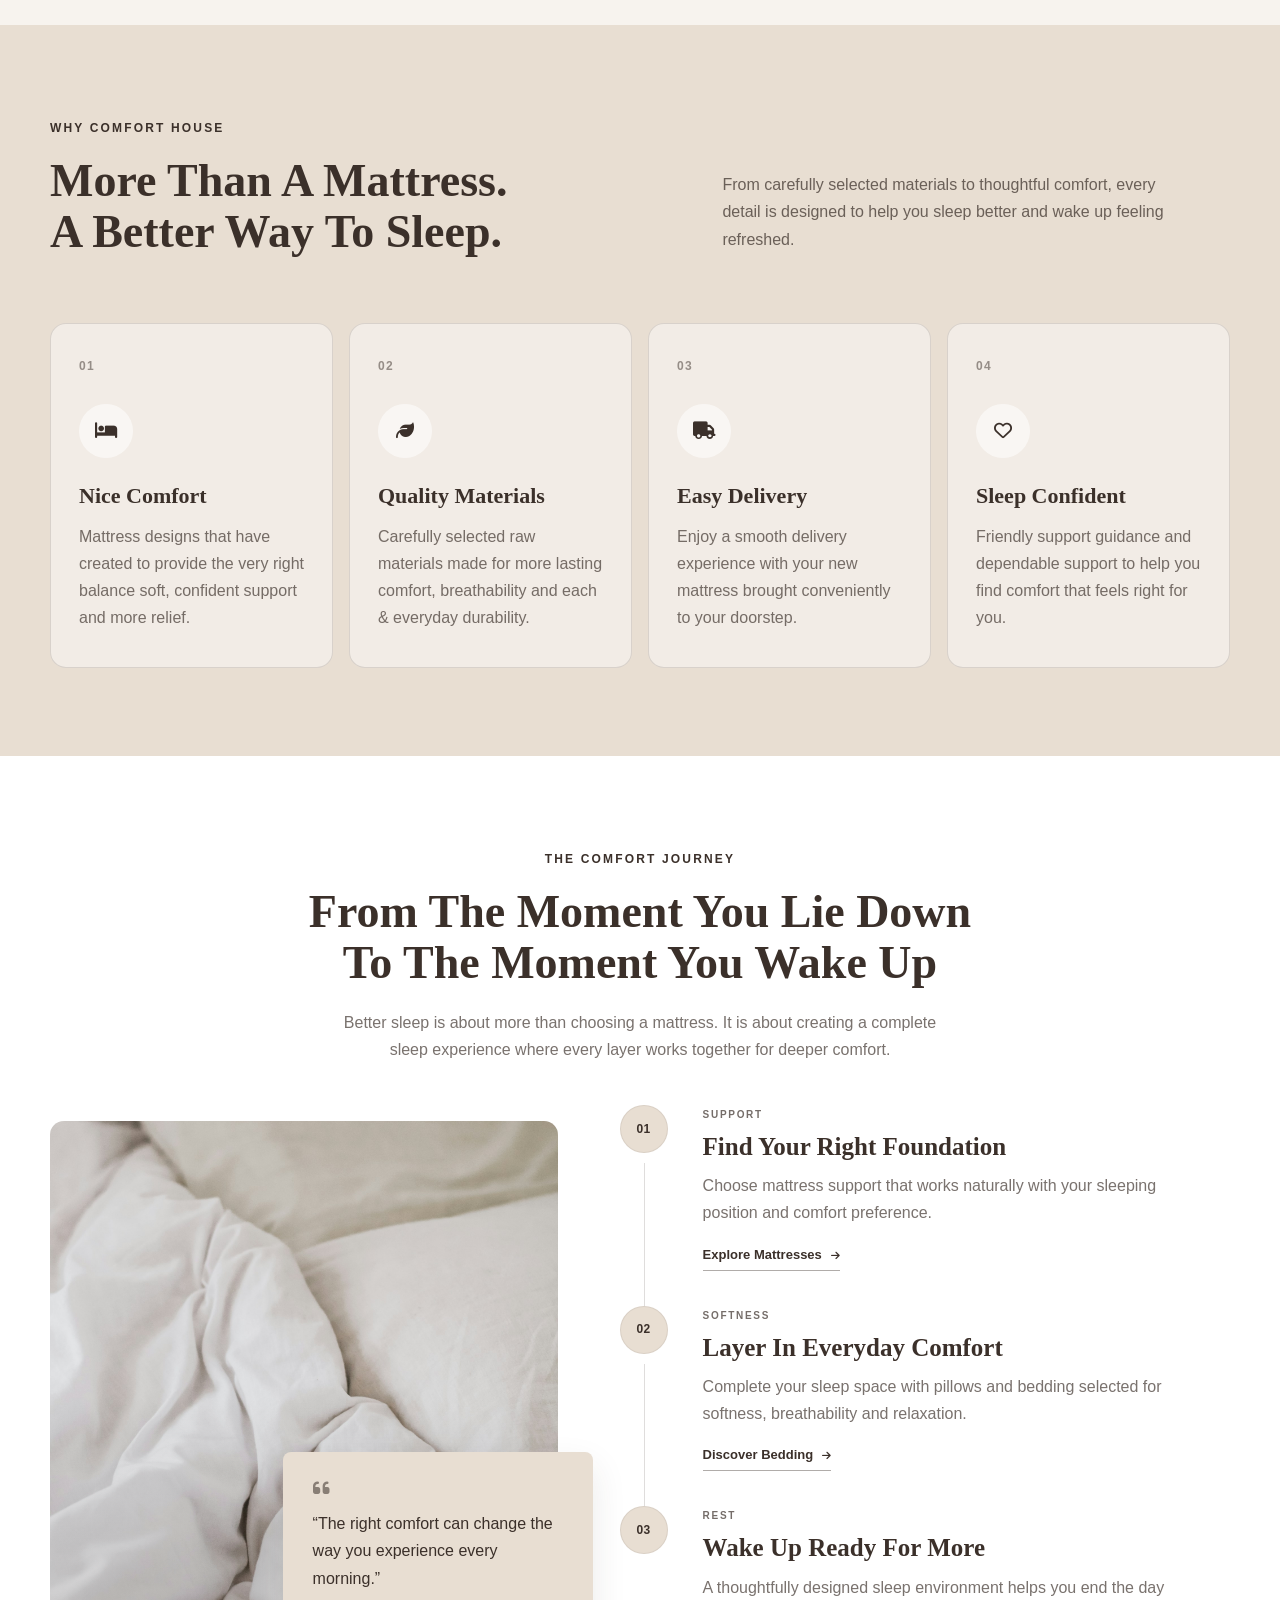
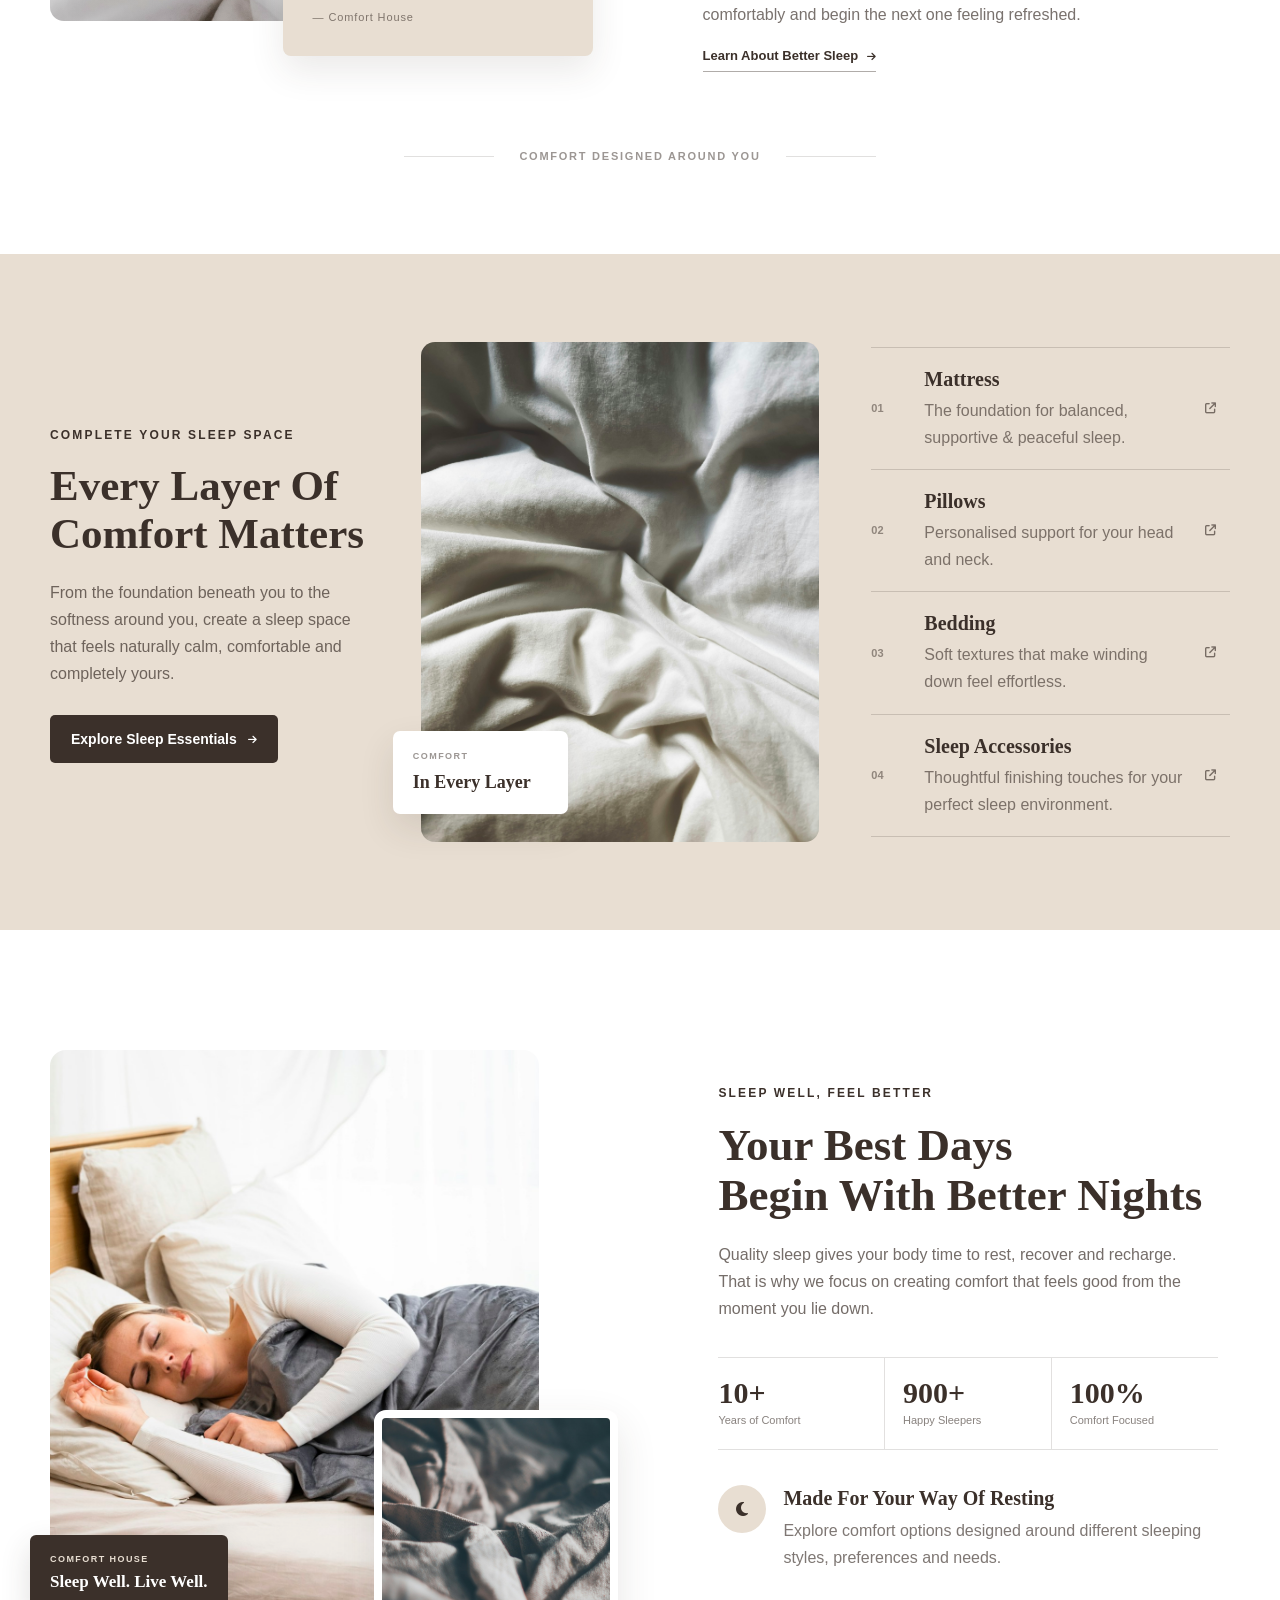
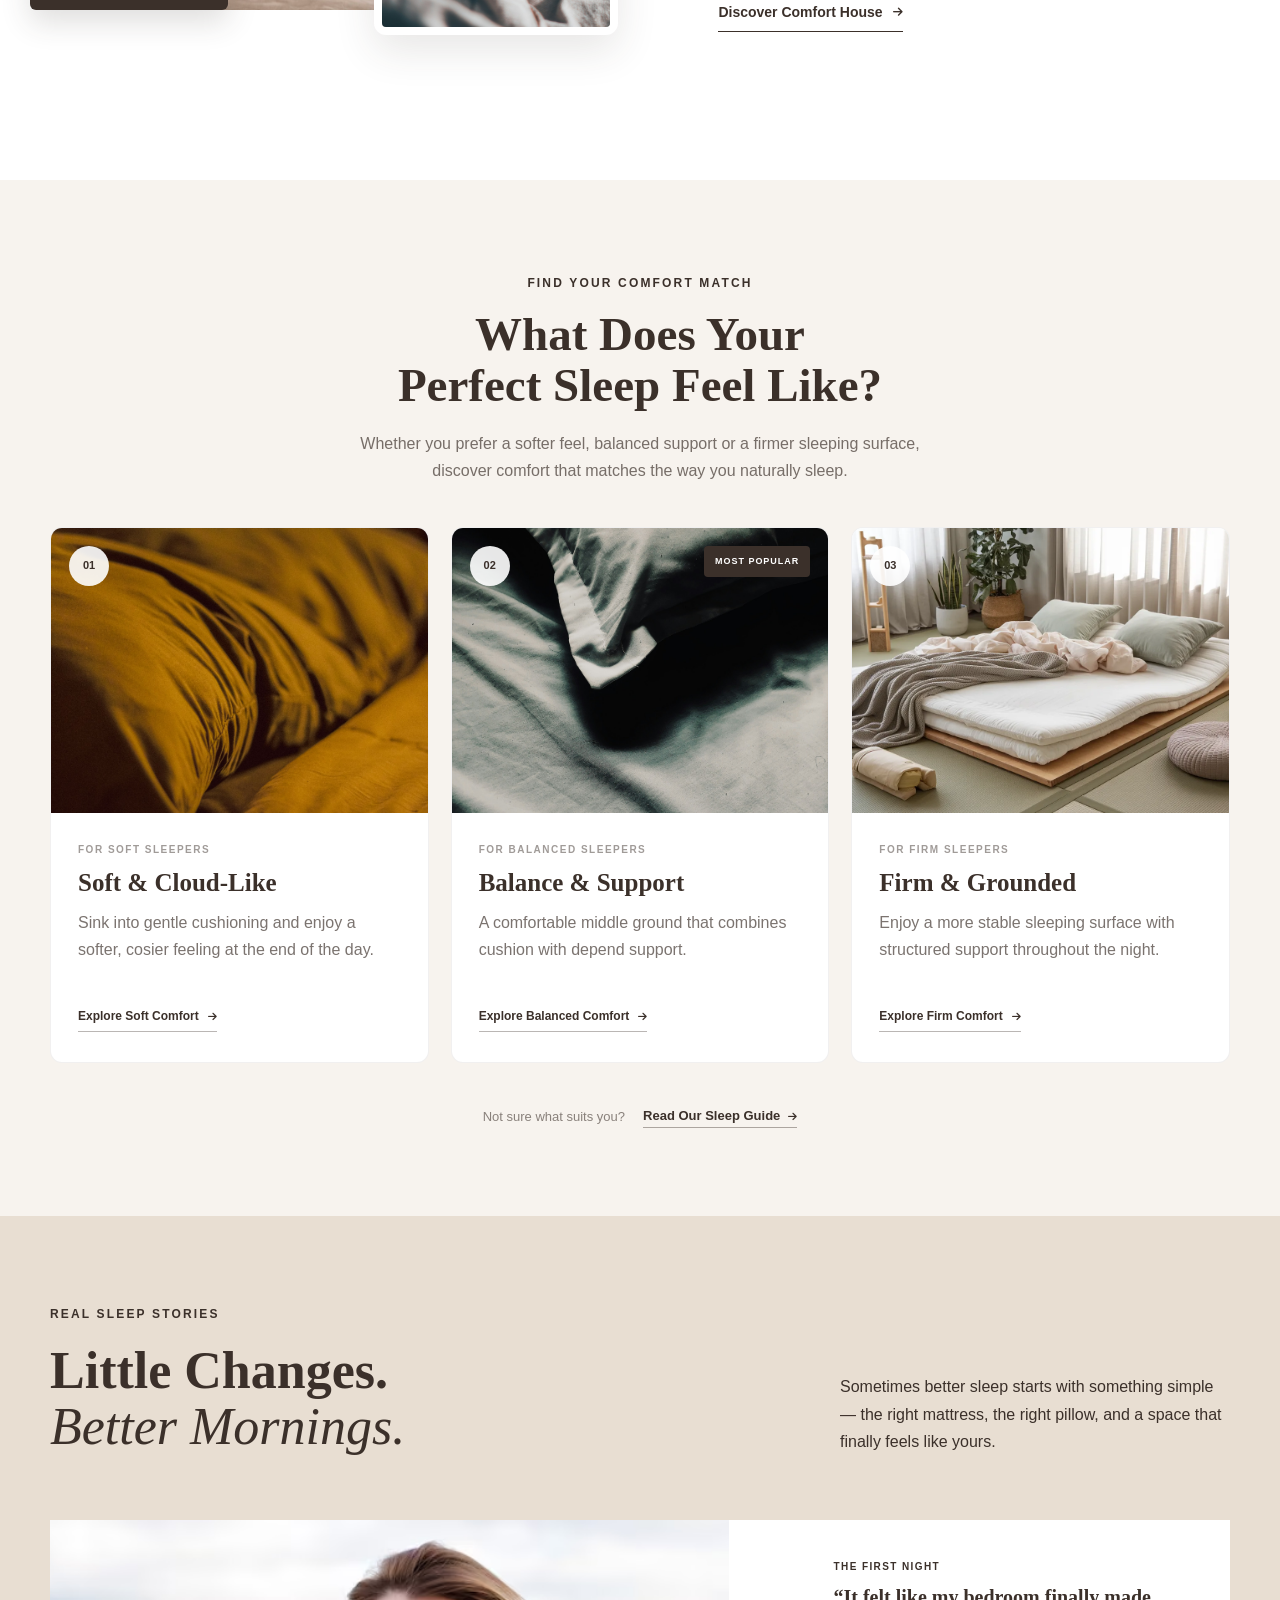
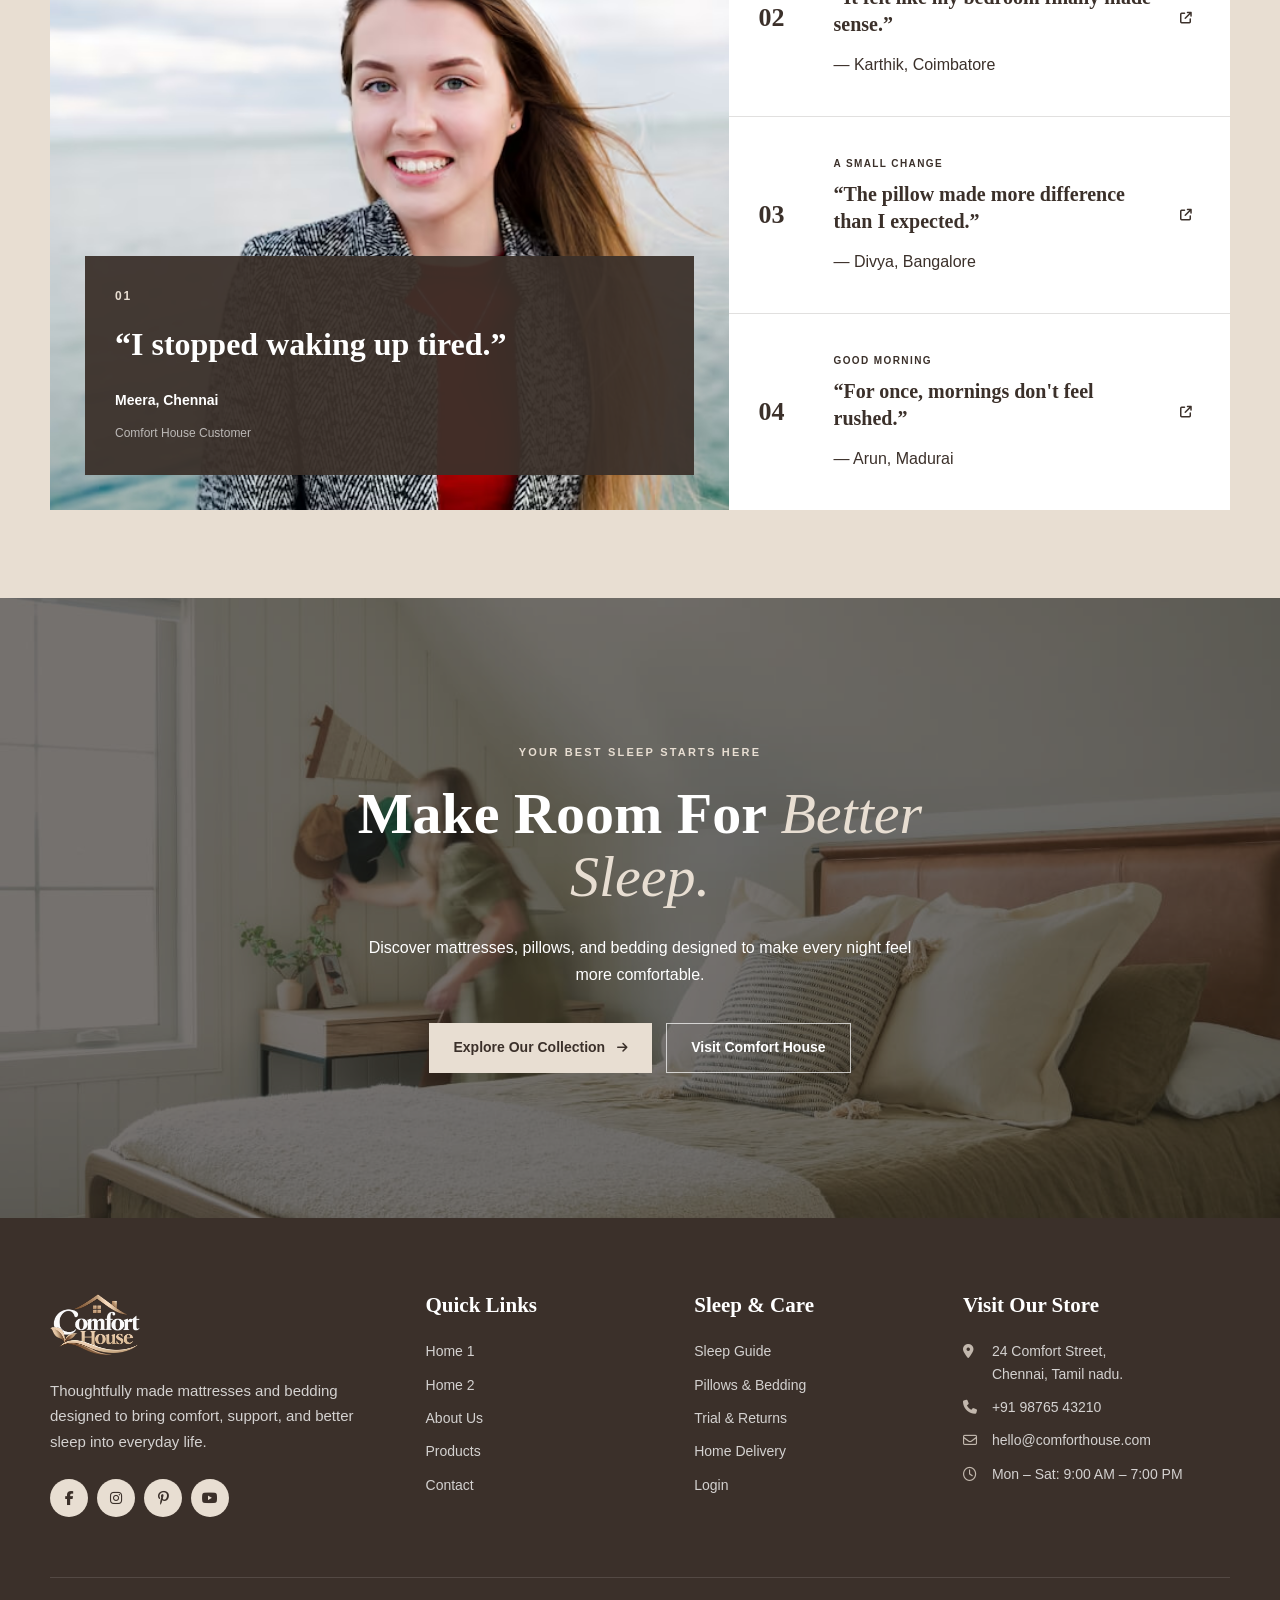
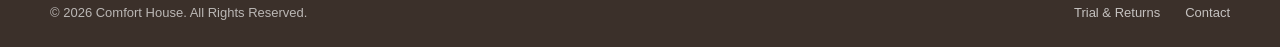
==== commit 4a74db77: "Add files via upload" ====
--- a/index.html
+++ b/index.html
@@ -118,9 +118,9 @@
                         <i class="fa-solid fa-right-left"></i>
                     </button>
 
-                    <!-- Login -->
-                    <a href="login.html" class="login-btn">
-                        <span>Login</span>
+                    <a href="booking.html" class="header-booking-btn">
+                        Book Now
+                        <i class="fa-solid fa-arrow-right"></i>
                     </a>
 
                 </div>
@@ -226,11 +226,10 @@
                     </button>
 
 
-                    <a href="login.html" class="mobile-login-btn">
-
-                        Login
+                    <a href="booking.html" class="mobile-booking-btn">
+                        Book Now
+                        <i class="fa-solid fa-arrow-right"></i>
                     </a>
-
                 </div>
 
             </div>
--- a/css/style.css
+++ b/css/style.css
@@ -8489,577 +8489,1559 @@
 
 /******************************Trial period & returns page****************************************/
 
-.trial-process-section {
-    padding: 105px 0;
-    background-color: var(--white);
-}
-
-.trial-process-heading {
-    max-width: 700px;
-    margin: 0 auto 65px;
+/* =========================================
+   TRIAL BOOKING SECTION
+   HOW TO BOOK YOUR TRIAL
+========================================= */
+
+.trial-booking-section {
+    padding: 100px 0;
+    background-color: #F7F3EE;
+}
+
+
+/* =========================================
+   SECTION HEADING
+========================================= */
+
+.trial-booking-heading {
+    max-width: 720px;
+    margin: 0 auto 55px;
     text-align: center;
 }
 
-.trial-process-label {
-    display: block;
-    margin-bottom: 17px;
+.trial-booking-label {
+    display: inline-block;
+
+    margin-bottom: 16px;
+
     font-family: var(--body-font);
     font-size: 12px;
     font-weight: 600;
-    letter-spacing: 0.17em;
-    color: var(--primary-color);
-}
-
-.trial-process-heading h2 {
-    margin: 0 0 20px;
+    letter-spacing: 0.18em;
+    line-height: 1.5;
+
+    color: var(--primary-color);
+}
+
+.trial-booking-heading h2 {
+    margin-bottom: 18px;
+
     font-family: var(--heading-font);
-    font-size: 50px;
-    font-weight: 600;
-    line-height: 1.18;
-    color: var(--primary-color);
-}
-
-.trial-process-heading h2 em {
+    font-size: 42px;
+    font-weight: 600;
+    line-height: 1.15;
+
+    color: var(--primary-color);
+}
+
+.trial-booking-heading h2 em {
+    display: block;
+
+    font-family: var(--heading-font);
+    font-weight: 600;
     font-style: italic;
-    font-weight: 600;
-}
-
-.trial-process-heading p {
-    max-width: 600px;
+}
+
+.trial-booking-heading p {
+    max-width: 620px;
     margin: 0 auto;
+
     font-family: var(--body-font);
     font-size: 16px;
     font-weight: 400;
-    line-height: 1.7;
-    color: var(--primary-color);
-}
-
-.trial-process-steps {
+    line-height: 1.75;
+
+    color: var(--primary-color);
+    opacity: 0.72;
+}
+
+
+/* =========================================
+   BOOKING STEPS
+========================================= */
+
+.trial-booking-steps {
     display: grid;
     grid-template-columns: repeat(4, 1fr);
-    gap: 0;
-    border-top: 1px solid rgba(59, 48, 42, 0.15);
-    border-bottom: 1px solid rgba(59, 48, 42, 0.15);
-}
-
-.trial-process-step {
+    gap: 20px;
+}
+
+
+/* =========================================
+   BOOKING CARD
+========================================= */
+
+.trial-booking-card {
     position: relative;
-    padding: 35px 28px 38px;
-    border-right: 1px solid rgba(59, 48, 42, 0.15);
-}
-
-.trial-process-step:first-child {
-    padding-left: 5px;
-}
-
-.trial-process-step:last-child {
-    padding-right: 5px;
-    border-right: none;
-}
-
-.trial-process-number {
-    display: block;
-    margin-bottom: 25px;
-    font-family: var(--body-font);
-    font-size: 11px;
-    font-weight: 600;
-    letter-spacing: 0.1em;
-    color: rgba(59, 48, 42, 0.5);
-}
-
-.trial-process-icon {
-    width: 48px;
-    height: 48px;
-    margin-bottom: 22px;
+
+    min-height: 285px;
+
+    padding: 28px 25px;
+
+    background-color: var(--white);
+
+    border: 1px solid rgba(59, 48, 42, 0.08);
+    border-radius: 8px;
+
+    box-shadow: 0 10px 30px rgba(59, 48, 42, 0.06);
+
+    transition:
+        transform var(--transition),
+        box-shadow var(--transition);
+}
+
+.trial-booking-card:hover {
+    transform: translateY(-6px);
+
+    box-shadow: 0 18px 38px rgba(59, 48, 42, 0.11);
+}
+
+
+/* =========================================
+   CARD TOP
+========================================= */
+
+.trial-booking-card-top {
+    display: flex;
+    align-items: center;
+    justify-content: space-between;
+
+    margin-bottom: 30px;
+}
+
+.trial-booking-card-top>span {
+    font-family: var(--heading-font);
+    font-size: 18px;
+    font-weight: 600;
+
+    color: var(--primary-color);
+    opacity: 0.45;
+}
+
+
+/* =========================================
+   ICON
+========================================= */
+
+.trial-booking-icon {
+    width: 52px;
+    height: 52px;
+
     display: flex;
     align-items: center;
     justify-content: center;
+
+    color: var(--primary-color);
+    background-color: var(--secondary-color);
+
     border-radius: 50%;
+}
+
+.trial-booking-icon i {
+    font-size: 17px;
+}
+
+
+/* =========================================
+   CARD CONTENT
+========================================= */
+
+.trial-booking-card h3 {
+    margin-bottom: 12px;
+
+    font-family: var(--heading-font);
+    font-size: 23px;
+    font-weight: 600;
+    line-height: 1.25;
+
+    color: var(--primary-color);
+}
+
+.trial-booking-card p {
+    margin: 0;
+
+    font-family: var(--body-font);
+    font-size: 14px;
+    font-weight: 400;
+    line-height: 1.7;
+
+    color: var(--primary-color);
+    opacity: 0.70;
+}
+
+
+/* =========================================
+   BOOKING CTA
+========================================= */
+
+.trial-booking-action {
+    margin-top: 35px;
+    padding: 25px 30px;
+
+    display: flex;
+    align-items: center;
+    justify-content: space-between;
+
+    gap: 25px;
+
+    background-color: var(--primary-color);
+
+    border-radius: 8px;
+}
+
+.trial-booking-action-content h3 {
+    margin-bottom: 6px;
+
+    font-family: var(--heading-font);
+    font-size: 24px;
+    font-weight: 600;
+    line-height: 1.3;
+
+    color: var(--white);
+}
+
+.trial-booking-action-content p {
+    margin: 0;
+
+    font-family: var(--body-font);
+    font-size: 14px;
+    font-weight: 400;
+    line-height: 1.6;
+
+    color: var(--white);
+    opacity: 0.72;
+}
+
+
+/* =========================================
+   CTA BUTTON
+========================================= */
+
+.trial-booking-btn {
+    min-height: 48px;
+
+    display: inline-flex;
+    align-items: center;
+    justify-content: center;
+
+    gap: 10px;
+
+    flex-shrink: 0;
+
+    padding: 0 24px;
+
+    font-family: var(--body-font);
+    font-size: 14px;
+    font-weight: 600;
+    line-height: 1.4;
+
+    color: var(--primary-color);
     background-color: var(--secondary-color);
-    color: var(--primary-color);
-}
-
-.trial-process-icon i {
+
+    border-radius: 5px;
+
+    transition: var(--transition);
+}
+
+.trial-booking-btn:hover {
+    color: var(--white);
+    background-color: #6A5A4E;
+}
+
+.trial-booking-btn i {
+    font-size: 12px;
+
+    transition: transform var(--transition);
+}
+
+.trial-booking-btn:hover i {
+    transform: translateX(4px);
+}
+
+/* =========================================
+   SECTION 3
+   TRIAL EXPERIENCE
+========================================= */
+
+.trial-experience-section {
+    padding: 110px 0;
+    background-color: var(--white);
+}
+
+
+/* =========================================
+   MAIN LAYOUT
+========================================= */
+
+.trial-experience-layout {
+    display: grid;
+    grid-template-columns: 1fr 0.9fr;
+    align-items: center;
+    gap: 85px;
+}
+
+
+/* =========================================
+   CONTENT
+========================================= */
+
+.trial-experience-content {
+    max-width: 560px;
+}
+
+.trial-experience-label {
+    display: inline-block;
+
+    margin-bottom: 17px;
+
+    font-family: var(--body-font);
+    font-size: 12px;
+    font-weight: 600;
+    letter-spacing: 0.18em;
+    line-height: 1.5;
+
+    color: var(--primary-color);
+}
+
+.trial-experience-content h2 {
+    max-width: 500px;
+
+    margin-bottom: 20px;
+
+    font-family: var(--heading-font);
+    font-size: 44px;
+    font-weight: 600;
+    line-height: 1.15;
+
+    color: var(--primary-color);
+}
+
+.trial-experience-content h2 em {
+    display: block;
+
+    font-family: var(--heading-font);
+    font-weight: 600;
+    font-style: italic;
+}
+
+.trial-experience-content>p {
+    max-width: 520px;
+
+    margin-bottom: 35px;
+
+    font-family: var(--body-font);
     font-size: 16px;
-}
-
-.trial-process-step h3 {
-    margin: 0 0 10px;
+    font-weight: 400;
+    line-height: 1.8;
+
+    color: var(--primary-color);
+    opacity: 0.72;
+}
+
+
+/* =========================================
+   EXPERIENCE POINTS
+========================================= */
+
+.trial-experience-points {
+    display: flex;
+    flex-direction: column;
+
+    border-top: 1px solid rgba(59, 48, 42, 0.12);
+}
+
+
+/* =========================================
+   SINGLE POINT
+========================================= */
+
+.trial-experience-point {
+    display: flex;
+    align-items: flex-start;
+
+    gap: 17px;
+
+    padding: 20px 0;
+
+    border-bottom: 1px solid rgba(59, 48, 42, 0.12);
+}
+
+
+/* =========================================
+   POINT ICON
+========================================= */
+
+.trial-experience-point-icon {
+    width: 46px;
+    height: 46px;
+
+    display: flex;
+    align-items: center;
+    justify-content: center;
+
+    flex-shrink: 0;
+
+    color: var(--primary-color);
+    background-color: var(--secondary-color);
+
+    border-radius: 50%;
+}
+
+.trial-experience-point-icon i {
+    font-size: 15px;
+}
+
+
+/* =========================================
+   POINT CONTENT
+========================================= */
+
+.trial-experience-point h3 {
+    margin-bottom: 5px;
+
     font-family: var(--heading-font);
-    font-size: 22px;
-    font-weight: 600;
-    color: var(--primary-color);
-}
-
-.trial-process-step p {
+    font-size: 21px;
+    font-weight: 600;
+    line-height: 1.3;
+
+    color: var(--primary-color);
+}
+
+.trial-experience-point p {
+    max-width: 430px;
+
     margin: 0;
+
     font-family: var(--body-font);
     font-size: 14px;
     font-weight: 400;
     line-height: 1.65;
-    color: var(--primary-color);
-}
-
-/* ================================
-   TRIAL RETURN INFO SECTION
-================================ */
-
-.return-info-section {
-    padding: 110px 0;
-    background-color: var(--secondary-color);
-}
-
-.return-info-heading {
+
+    color: var(--primary-color);
+    opacity: 0.68;
+}
+
+
+/* =========================================
+   VISUAL
+========================================= */
+
+.trial-experience-visual {
+    position: relative;
+
+    min-height: 570px;
+}
+
+
+/* =========================================
+   IMAGE
+========================================= */
+
+.trial-experience-image {
+    width: 100%;
+    height: 570px;
+
+    overflow: hidden;
+
+    border-radius: 12px;
+}
+
+.trial-experience-image img {
+    width: 100%;
+    height: 100%;
+
+    display: block;
+
+    object-fit: cover;
+
+    transition: transform 0.6s ease;
+}
+
+.trial-experience-image:hover img {
+    transform: scale(1.025);
+}
+
+
+/* =========================================
+   IMAGE BADGE
+========================================= */
+
+.trial-experience-badge {
+    position: absolute;
+
+    left: -35px;
+    bottom: 35px;
+
+    min-width: 190px;
+
+    display: flex;
+    flex-direction: column;
+
+    padding: 18px 22px;
+
+    background-color: var(--white);
+
+    border-radius: 7px;
+
+    box-shadow: 0 15px 35px rgba(59, 48, 42, 0.13);
+}
+
+.trial-experience-badge span {
+    margin-bottom: 4px;
+
+    font-family: var(--body-font);
+    font-size: 11px;
+    font-weight: 600;
+    letter-spacing: 0.12em;
+
+    color: var(--primary-color);
+
+    opacity: 0.60;
+}
+
+.trial-experience-badge strong {
+    font-family: var(--heading-font);
+    font-size: 20px;
+    font-weight: 600;
+    line-height: 1.3;
+
+    color: var(--primary-color);
+}
+
+/* =========================================
+   SECTION 4
+   TRIAL & RETURN GUIDELINES
+========================================= */
+
+.trial-guidelines-section {
+    padding: 105px 0;
+    background-color: #F7F3EE;
+}
+
+
+/* =========================================
+   SECTION HEADING
+========================================= */
+
+.trial-guidelines-heading {
     max-width: 720px;
-    margin: 0 auto 65px;
+    margin: 0 auto 55px;
     text-align: center;
 }
 
-.return-info-heading>span {
-    display: block;
-    margin-bottom: 14px;
+.trial-guidelines-label {
+    display: inline-block;
+
+    margin-bottom: 16px;
+
     font-family: var(--body-font);
     font-size: 12px;
     font-weight: 600;
     letter-spacing: 0.18em;
-    color: var(--primary-color);
-}
-
-.return-info-heading h2 {
-    margin: 0 0 18px;
-    font-size: 46px;
-    font-weight: 600;
-    line-height: 1.2;
-    color: var(--primary-color);
-}
-
-.return-info-heading p {
-    max-width: 650px;
+    line-height: 1.5;
+
+    color: var(--primary-color);
+}
+
+.trial-guidelines-heading h2 {
+    margin-bottom: 18px;
+
+    font-family: var(--heading-font);
+    font-size: 42px;
+    font-weight: 600;
+    line-height: 1.15;
+
+    color: var(--primary-color);
+}
+
+.trial-guidelines-heading h2 em {
+    display: block;
+
+    font-family: var(--heading-font);
+    font-weight: 600;
+    font-style: italic;
+}
+
+.trial-guidelines-heading p {
+    max-width: 620px;
     margin: 0 auto;
+
+    font-family: var(--body-font);
     font-size: 16px;
     font-weight: 400;
-    line-height: 1.7;
-    color: var(--primary-color);
-}
-
-
-/* Main Layout */
-
-.return-info-layout {
+    line-height: 1.75;
+
+    color: var(--primary-color);
+    opacity: 0.72;
+}
+
+
+/* =========================================
+   GUIDELINES LAYOUT
+========================================= */
+
+.trial-guidelines-layout {
     display: grid;
-    grid-template-columns: 1.2fr 0.8fr;
-    gap: 70px;
+    grid-template-columns: 0.8fr 1.2fr;
+
+    gap: 60px;
     align-items: stretch;
 }
 
-
-/* Left List */
-
-.return-info-list {
+/* =========================================
+   FEATURE CARD WITH BACKGROUND IMAGE
+========================================= */
+
+.trial-guidelines-feature {
+    position: relative;
+
+    min-height: 510px;
+
     display: flex;
     flex-direction: column;
-    gap: 0;
-}
-
-.return-info-item {
-    display: grid;
-    grid-template-columns: 70px 1fr;
-    gap: 25px;
-    padding: 30px 0;
-    border-top: 1px solid rgba(59, 48, 42, 0.18);
-}
-
-.return-info-item:last-child {
-    border-bottom: 1px solid rgba(59, 48, 42, 0.18);
-}
-
-.return-info-number {
-    font-family: var(--heading-font);
-    font-size: 25px;
-    font-weight: 600;
-    color: var(--primary-color);
-}
-
-.return-info-content h3 {
-    margin: 0 0 9px;
-    font-size: 22px;
-    font-weight: 600;
-    color: var(--primary-color);
-}
-
-.return-info-content p {
-    margin: 0;
-    max-width: 580px;
-    font-size: 15px;
-    font-weight: 400;
-    line-height: 1.7;
-    color: var(--primary-color);
-}
-
-
-/* Right Note */
-
-.return-info-note {
-    padding: 45px 40px;
-    background-color: var(--white);
-    border: 1px solid rgba(59, 48, 42, 0.1);
-    display: flex;
-    flex-direction: column;
-    justify-content: center;
-}
-
-.return-info-note-icon {
-    width: 52px;
-    height: 52px;
-    margin-bottom: 25px;
+    justify-content: flex-end;
+
+    padding: 42px;
+
+    background-image: url("../images/trial-guidelines.jpg");
+    background-size: cover;
+    background-position: center;
+    background-repeat: no-repeat;
+
+    border-radius: 10px;
+
+    overflow: hidden;
+}
+
+
+/* Dark Overlay */
+
+.trial-guidelines-feature::before {
+    content: "";
+
+    position: absolute;
+    inset: 0;
+
+    background: linear-gradient(180deg,
+            rgba(45, 37, 32, 0.25) 0%,
+            rgba(45, 37, 32, 0.55) 45%,
+            rgba(45, 37, 32, 0.92) 100%);
+
+    z-index: 0;
+}
+
+
+/* Keep Content Above Overlay */
+
+.trial-guidelines-feature>* {
+    position: relative;
+    z-index: 1;
+}
+
+
+/* Icon */
+
+.trial-guidelines-feature-icon {
+    width: 54px;
+    height: 54px;
+
     display: flex;
     align-items: center;
     justify-content: center;
+
+    margin-bottom: auto;
+
+    color: var(--primary-color);
     background-color: var(--secondary-color);
+
     border-radius: 50%;
 }
 
-.return-info-note-icon i {
-    font-size: 19px;
-    color: var(--primary-color);
-}
-
-.return-info-note>span {
+.trial-guidelines-feature-icon i {
+    font-size: 18px;
+}
+
+
+/* Label */
+
+.trial-guidelines-feature>span {
     display: block;
-    margin-bottom: 12px;
+
+    margin-bottom: 13px;
+
     font-family: var(--body-font);
     font-size: 11px;
     font-weight: 600;
-    letter-spacing: 0.17em;
-    color: var(--primary-color);
-}
-
-.return-info-note h3 {
-    margin: 0 0 16px;
-    font-size: 30px;
-    font-weight: 600;
-    line-height: 1.25;
-    color: var(--primary-color);
-}
-
-.return-info-note p {
-    margin: 0 0 28px;
+    letter-spacing: 0.18em;
+
+    color: var(--secondary-color);
+}
+
+
+/* Heading */
+
+.trial-guidelines-feature h3 {
+    max-width: 350px;
+
+    margin-bottom: 18px;
+
+    font-family: var(--heading-font);
+    font-size: 34px;
+    font-weight: 600;
+    line-height: 1.15;
+
+    color: var(--white);
+}
+
+
+/* Description */
+
+.trial-guidelines-feature p {
+    max-width: 400px;
+
+    margin: 0;
+
+    font-family: var(--body-font);
     font-size: 15px;
     font-weight: 400;
-    line-height: 1.7;
-    color: var(--primary-color);
-}
-
-.return-info-note a {
-    width: fit-content;
-    display: inline-flex;
+    line-height: 1.75;
+
+    color: var(--white);
+    opacity: 0.78;
+}
+
+/* =========================================
+   GUIDELINES LIST
+========================================= */
+
+.trial-guidelines-list {
+    display: flex;
+    flex-direction: column;
+
+    border-top: 1px solid rgba(59, 48, 42, 0.15);
+}
+
+
+/* =========================================
+   SINGLE GUIDELINE
+========================================= */
+
+.trial-guidelines-item {
+    display: grid;
+    grid-template-columns: 55px 1fr;
+
+    gap: 20px;
+
+    padding: 27px 5px;
+
+    border-bottom: 1px solid rgba(59, 48, 42, 0.15);
+
+    transition: var(--transition);
+}
+
+.trial-guidelines-item:hover {
+    padding-left: 15px;
+}
+
+
+/* =========================================
+   NUMBER
+========================================= */
+
+.trial-guidelines-item-number {
+    width: 42px;
+    height: 42px;
+
+    display: flex;
     align-items: center;
-    gap: 10px;
-    padding-bottom: 6px;
-    border-bottom: 1px solid var(--primary-color);
+    justify-content: center;
+
+    color: var(--primary-color);
+    background-color: var(--secondary-color);
+
+    border-radius: 50%;
+
+    font-family: var(--heading-font);
+    font-size: 14px;
+    font-weight: 600;
+}
+
+
+/* =========================================
+   ITEM CONTENT
+========================================= */
+
+.trial-guidelines-item-content h3 {
+    margin-bottom: 7px;
+
+    font-family: var(--heading-font);
+    font-size: 21px;
+    font-weight: 600;
+    line-height: 1.3;
+
+    color: var(--primary-color);
+}
+
+.trial-guidelines-item-content p {
+    max-width: 580px;
+
+    margin: 0;
+
     font-family: var(--body-font);
     font-size: 14px;
-    font-weight: 600;
-    color: var(--primary-color);
-    text-decoration: none;
-    transition: var(--transition);
-}
-
-.return-info-note a i {
-    font-size: 12px;
-    transition: var(--transition);
-}
-
-.return-info-note a:hover i {
-    transform: translateX(4px);
-}
-
-/* ================================
-   RETURN START SECTION
-================================ */
-
-.return-start-section {
+    font-weight: 400;
+    line-height: 1.7;
+
+    color: var(--primary-color);
+    opacity: 0.68;
+}
+
+/* =========================================
+   SECTION 5
+   TRIAL & RETURN REQUEST FORM
+========================================= */
+
+.trial-request-section {
     padding: 110px 0;
     background-color: var(--white);
 }
 
-.return-start-heading {
+
+/* =========================================
+   SECTION HEADING
+========================================= */
+
+.trial-request-heading {
     max-width: 720px;
-    margin: 0 auto 60px;
+    margin: 0 auto 55px;
     text-align: center;
 }
 
-.return-start-heading>span {
-    display: block;
-    margin-bottom: 14px;
+.trial-request-label {
+    display: inline-block;
+
+    margin-bottom: 16px;
+
     font-family: var(--body-font);
     font-size: 12px;
     font-weight: 600;
     letter-spacing: 0.18em;
-    color: var(--primary-color);
-}
-
-.return-start-heading h2 {
-    margin: 0 0 18px;
-    font-size: 46px;
-    font-weight: 600;
-    line-height: 1.2;
-    color: var(--primary-color);
-}
-
-.return-start-heading p {
-    max-width: 640px;
+    line-height: 1.5;
+
+    color: var(--primary-color);
+}
+
+.trial-request-heading h2 {
+    margin-bottom: 18px;
+
+    font-family: var(--heading-font);
+    font-size: 42px;
+    font-weight: 600;
+    line-height: 1.15;
+
+    color: var(--primary-color);
+}
+
+.trial-request-heading h2 em {
+    display: block;
+
+    font-family: var(--heading-font);
+    font-weight: 600;
+    font-style: italic;
+}
+
+.trial-request-heading p {
+    max-width: 620px;
     margin: 0 auto;
+
+    font-family: var(--body-font);
     font-size: 16px;
     font-weight: 400;
-    line-height: 1.7;
-    color: var(--primary-color);
-}
-
-
-/* Cards */
-
-.return-start-grid {
+    line-height: 1.75;
+
+    color: var(--primary-color);
+    opacity: 0.7;
+}
+
+
+/* =========================================
+   MAIN LAYOUT
+========================================= */
+
+.trial-request-layout {
     display: grid;
-    grid-template-columns: repeat(3, 1fr);
-    gap: 24px;
-}
-
-.return-start-card {
-    min-height: 330px;
-    padding: 35px 32px;
+    grid-template-columns: 1.45fr 0.7fr;
+    gap: 35px;
+    align-items: stretch;
+}
+
+
+/* =========================================
+   FORM WRAPPER
+========================================= */
+
+.trial-request-form-wrap {
+    padding: 38px;
+
     background-color: #F7F3EE;
+
     border: 1px solid rgba(59, 48, 42, 0.08);
+    border-radius: 10px;
+}
+
+
+/* =========================================
+   FORM ROW
+========================================= */
+
+.trial-request-row {
+    display: grid;
+    grid-template-columns: repeat(2, 1fr);
+    gap: 20px;
+
+    margin-bottom: 22px;
+}
+
+
+/* =========================================
+   FORM FIELD
+========================================= */
+
+.trial-request-field {
     display: flex;
     flex-direction: column;
-    transition: var(--transition);
-}
-
-.return-start-card:hover {
-    transform: translateY(-6px);
-    border-color: rgba(59, 48, 42, 0.18);
-}
-
-
-/* Card Top */
-
-.return-start-top {
+
+    margin-bottom: 22px;
+}
+
+.trial-request-row .trial-request-field {
+    margin-bottom: 0;
+}
+
+.trial-request-field label {
+    margin-bottom: 9px;
+
+    font-family: var(--body-font);
+    font-size: 13px;
+    font-weight: 600;
+    line-height: 1.5;
+
+    color: var(--primary-color);
+}
+
+.trial-request-field label span {
+    font-size: 11px;
+    font-weight: 400;
+
+    opacity: 0.55;
+}
+
+
+/* =========================================
+   INPUT / SELECT / TEXTAREA
+========================================= */
+
+.trial-request-field input,
+.trial-request-field select,
+.trial-request-field textarea {
+    width: 100%;
+
+    padding: 14px 16px;
+
+    font-family: var(--body-font);
+    font-size: 14px;
+    font-weight: 400;
+    line-height: 1.5;
+
+    color: var(--primary-color);
+    background-color: var(--white);
+
+    border: 1px solid rgba(59, 48, 42, 0.14);
+    border-radius: 5px;
+
+    outline: none;
+
+    transition:
+        border-color var(--transition),
+        box-shadow var(--transition);
+}
+
+.trial-request-field input,
+.trial-request-field select {
+    height: 50px;
+}
+
+.trial-request-field textarea {
+    min-height: 125px;
+
+    resize: vertical;
+}
+
+.trial-request-field input::placeholder,
+.trial-request-field textarea::placeholder {
+    color: var(--primary-color);
+    opacity: 0.42;
+}
+
+.trial-request-field select {
+    cursor: pointer;
+}
+
+
+/* =========================================
+   INPUT FOCUS
+========================================= */
+
+.trial-request-field input:focus,
+.trial-request-field select:focus,
+.trial-request-field textarea:focus {
+    border-color: var(--primary-color);
+
+    box-shadow: 0 0 0 3px rgba(59, 48, 42, 0.06);
+}
+
+
+/* =========================================
+   FORM BOTTOM
+========================================= */
+
+.trial-request-bottom {
     display: flex;
     align-items: center;
     justify-content: space-between;
-    margin-bottom: 35px;
-}
-
-.return-start-top span {
-    font-family: var(--heading-font);
-    font-size: 22px;
-    font-weight: 600;
-    color: var(--primary-color);
-}
-
-.return-start-top i {
-    width: 48px;
-    height: 48px;
+
+    gap: 25px;
+
+    margin-top: 5px;
+    padding-top: 22px;
+
+    border-top: 1px solid rgba(59, 48, 42, 0.10);
+}
+
+
+/* =========================================
+   CHECKBOX
+========================================= */
+
+.trial-request-check {
+    display: flex;
+    align-items: flex-start;
+
+    gap: 10px;
+
+    max-width: 380px;
+
+    cursor: pointer;
+}
+
+.trial-request-check input {
+    width: 16px;
+    height: 16px;
+
+    flex-shrink: 0;
+
+    margin-top: 2px;
+
+    accent-color: var(--primary-color);
+
+    cursor: pointer;
+}
+
+.trial-request-check span {
+    font-family: var(--body-font);
+    font-size: 12px;
+    font-weight: 400;
+    line-height: 1.55;
+
+    color: var(--primary-color);
+    opacity: 0.65;
+}
+
+
+/* =========================================
+   SUBMIT BUTTON
+========================================= */
+
+.trial-request-submit {
+    min-height: 50px;
+
+    display: inline-flex;
+    align-items: center;
+    justify-content: center;
+
+    gap: 10px;
+
+    flex-shrink: 0;
+
+    padding: 0 24px;
+
+    font-family: var(--body-font);
+    font-size: 14px;
+    font-weight: 600;
+    line-height: 1.4;
+
+    color: var(--white);
+    background-color: var(--primary-color);
+
+    border: none;
+    border-radius: 5px;
+
+    cursor: pointer;
+
+    transition: var(--transition);
+}
+
+.trial-request-submit:hover {
+    background-color: #6A5A4E;
+
+    transform: translateY(-2px);
+}
+
+.trial-request-submit i {
+    font-size: 12px;
+
+    transition: transform var(--transition);
+}
+
+.trial-request-submit:hover i {
+    transform: translateX(4px);
+}
+
+
+/* =========================================
+   SIDE INFORMATION
+========================================= */
+
+.trial-request-info {
+    display: flex;
+    flex-direction: column;
+
+    padding: 38px;
+
+    background-color: var(--primary-color);
+
+    border-radius: 10px;
+}
+
+
+/* =========================================
+   INFO ICON
+========================================= */
+
+.trial-request-info-icon {
+    width: 54px;
+    height: 54px;
+
     display: flex;
     align-items: center;
     justify-content: center;
-    background-color: var(--white);
+
+    margin-bottom: 35px;
+
+    color: var(--primary-color);
+    background-color: var(--secondary-color);
+
     border-radius: 50%;
-    font-size: 17px;
-    color: var(--primary-color);
-}
-
-
-/* Card Content */
-
-.return-start-card h3 {
-    margin: 0 0 12px;
-    font-size: 25px;
-    font-weight: 600;
-    line-height: 1.25;
-    color: var(--primary-color);
-}
-
-.return-start-card p {
-    margin: 0 0 25px;
-    font-size: 15px;
-    font-weight: 400;
-    line-height: 1.7;
-    color: var(--primary-color);
-}
-
-
-/* Link */
-
-.return-start-card a {
-    margin-top: auto;
-    width: fit-content;
-    display: inline-flex;
-    align-items: center;
-    gap: 9px;
-    padding-bottom: 6px;
-    border-bottom: 1px solid var(--primary-color);
+}
+
+.trial-request-info-icon i {
+    font-size: 18px;
+}
+
+
+/* =========================================
+   INFO CONTENT
+========================================= */
+
+.trial-request-info>span {
+    margin-bottom: 12px;
+
+    font-family: var(--body-font);
+    font-size: 11px;
+    font-weight: 600;
+    letter-spacing: 0.18em;
+
+    color: var(--secondary-color);
+}
+
+.trial-request-info h3 {
+    margin-bottom: 17px;
+
+    font-family: var(--heading-font);
+    font-size: 30px;
+    font-weight: 600;
+    line-height: 1.2;
+
+    color: var(--white);
+}
+
+.trial-request-info h3 em {
+    display: block;
+
+    font-family: var(--heading-font);
+    font-weight: 600;
+    font-style: italic;
+}
+
+.trial-request-info>p {
+    margin-bottom: 32px;
+
     font-family: var(--body-font);
     font-size: 14px;
-    font-weight: 600;
-    color: var(--primary-color);
-    text-decoration: none;
-    transition: var(--transition);
-}
-
-.return-start-card a i {
-    font-size: 11px;
-    transition: var(--transition);
-}
-
-.return-start-card a:hover i {
-    transform: translateX(4px);
-}
-
-/* ================================
-   TRIAL FINAL CTA
-================================ */
-
-.trial-final-cta-section {
-    position: relative;
-    min-height: 560px;
-    padding: 120px 0;
+    font-weight: 400;
+    line-height: 1.75;
+
+    color: var(--white);
+    opacity: 0.72;
+}
+
+
+/* =========================================
+   CONTACT DETAILS
+========================================= */
+
+.trial-request-contact {
+    display: flex;
+    flex-direction: column;
+
+    gap: 18px;
+
+    padding-top: 25px;
+
+    border-top: 1px solid rgba(255, 255, 255, 0.15);
+}
+
+.trial-request-contact-item {
     display: flex;
     align-items: center;
+
+    gap: 14px;
+}
+
+.trial-request-contact-item>i {
+    width: 38px;
+    height: 38px;
+
+    display: flex;
+    align-items: center;
+    justify-content: center;
+
+    flex-shrink: 0;
+
+    color: var(--primary-color);
+    background-color: var(--secondary-color);
+
+    border-radius: 50%;
+
+    font-size: 13px;
+}
+
+.trial-request-contact-item div {
+    display: flex;
+    flex-direction: column;
+
+    gap: 3px;
+}
+
+.trial-request-contact-item small {
+    font-family: var(--body-font);
+    font-size: 11px;
+    font-weight: 400;
+
+    color: var(--white);
+    opacity: 0.55;
+}
+
+.trial-request-contact-item strong {
+    font-family: var(--body-font);
+    font-size: 13px;
+    font-weight: 600;
+
+    color: var(--white);
+}
+
+
+/* =========================================
+   INFORMATION NOTE
+========================================= */
+
+.trial-request-note {
+    display: flex;
+    align-items: flex-start;
+
+    gap: 12px;
+
+    margin-top: auto;
+    padding-top: 30px;
+}
+
+.trial-request-note>i {
+    margin-top: 3px;
+
+    flex-shrink: 0;
+
+    color: var(--secondary-color);
+
+    font-size: 14px;
+}
+
+.trial-request-note p {
+    margin: 0;
+
+    font-family: var(--body-font);
+    font-size: 12px;
+    font-weight: 400;
+    line-height: 1.6;
+
+    color: var(--white);
+    opacity: 0.58;
+}
+
+/* =========================================
+   SECTION 6
+   FINAL TRIAL CTA
+========================================= */
+
+.trial-action-cta-section {
+    position: relative;
+
+    padding: 115px 0;
+
     background-image: url("../images/trial-final-cta.jpg");
     background-size: cover;
     background-position: center;
+    background-repeat: no-repeat;
+
     overflow: hidden;
 }
 
-.trial-final-cta-overlay {
+
+/* =========================================
+   OVERLAY
+========================================= */
+
+.trial-action-cta-overlay {
     position: absolute;
     inset: 0;
-    background: rgba(59, 48, 42, 0.62);
-}
-
-.trial-final-cta-content {
+
+    background-color: rgba(45, 37, 32, 0.72);
+}
+
+
+/* =========================================
+   CONTENT
+========================================= */
+
+.trial-action-cta-content {
     position: relative;
-    z-index: 2;
-    max-width: 700px;
+    z-index: 1;
+
+    max-width: 760px;
+
     margin: 0 auto;
+
     text-align: center;
 }
 
-.trial-final-cta-label {
+
+/* =========================================
+   LABEL
+========================================= */
+
+.trial-action-cta-label {
+    display: inline-block;
+
+    margin-bottom: 18px;
+
+    font-family: var(--body-font);
+    font-size: 12px;
+    font-weight: 600;
+    letter-spacing: 0.18em;
+    line-height: 1.5;
+
+    color: var(--secondary-color);
+}
+
+
+/* =========================================
+   HEADING
+========================================= */
+
+.trial-action-cta-content h2 {
+    margin-bottom: 20px;
+
+    font-family: var(--heading-font);
+    font-size: 48px;
+    font-weight: 600;
+    line-height: 1.12;
+
+    color: var(--white);
+}
+
+.trial-action-cta-content h2 em {
     display: block;
-    margin-bottom: 18px;
+
+    font-family: var(--heading-font);
+    font-weight: 600;
+    font-style: italic;
+
+    color: var(--secondary-color);
+}
+
+
+/* =========================================
+   DESCRIPTION
+========================================= */
+
+.trial-action-cta-content>p {
+    max-width: 610px;
+
+    margin: 0 auto;
+
     font-family: var(--body-font);
-    font-size: 11px;
-    font-weight: 600;
-    letter-spacing: 0.18em;
-    color: var(--secondary-color);
-}
-
-.trial-final-cta-content h2 {
-    margin: 0 0 22px;
-    font-size: 52px;
-    font-weight: 600;
-    line-height: 1.15;
-    color: var(--white);
-}
-
-.trial-final-cta-content h2 em {
-    display: block;
-    font-style: normal;
-    color: var(--secondary-color);
-}
-
-.trial-final-cta-content>p {
-    max-width: 610px;
-    margin: 0 auto 32px;
     font-size: 16px;
     font-weight: 400;
     line-height: 1.75;
+
     color: var(--white);
-}
-
-
-/* Buttons */
-
-.trial-final-cta-actions {
+    opacity: 0.78;
+}
+
+
+/* =========================================
+   CTA BUTTONS
+========================================= */
+
+.trial-action-cta-buttons {
     display: flex;
     align-items: center;
     justify-content: center;
-    gap: 24px;
-    margin-bottom: 42px;
-}
-
-.trial-final-cta-primary {
+
+    gap: 14px;
+
+    margin-top: 35px;
+}
+
+
+/* =========================================
+   PRIMARY BUTTON
+========================================= */
+
+.trial-action-cta-primary {
+    min-height: 52px;
+
     display: inline-flex;
     align-items: center;
-    gap: 11px;
-    padding: 15px 24px;
-    background-color: var(--white);
-    color: var(--primary-color);
+    justify-content: center;
+
+    gap: 10px;
+
+    padding: 0 27px;
+
     font-family: var(--body-font);
     font-size: 14px;
     font-weight: 600;
-    text-decoration: none;
+    line-height: 1.4;
+
+    color: var(--primary-color);
+    background-color: var(--secondary-color);
+
+    border-radius: 5px;
+
     transition: var(--transition);
 }
 
-.trial-final-cta-primary i {
+.trial-action-cta-primary:hover {
+    color: var(--white);
+    background-color: #6A5A4E;
+
+    transform: translateY(-2px);
+}
+
+.trial-action-cta-primary i {
     font-size: 12px;
-    transition: var(--transition);
-}
-
-.trial-final-cta-primary:hover {
-    background-color: var(--secondary-color);
-}
-
-.trial-final-cta-primary:hover i {
+
+    transition: transform var(--transition);
+}
+
+.trial-action-cta-primary:hover i {
     transform: translateX(4px);
 }
 
-.trial-final-cta-secondary {
-    padding-bottom: 6px;
-    border-bottom: 1px solid var(--white);
-    color: var(--white);
+
+/* =========================================
+   SECONDARY BUTTON
+========================================= */
+
+.trial-action-cta-secondary {
+    min-height: 52px;
+
+    display: inline-flex;
+    align-items: center;
+    justify-content: center;
+
+    padding: 0 27px;
+
     font-family: var(--body-font);
     font-size: 14px;
     font-weight: 600;
-    text-decoration: none;
+    line-height: 1.4;
+
+    color: var(--white);
+
+    border: 1px solid rgba(255, 255, 255, 0.45);
+    border-radius: 5px;
+
     transition: var(--transition);
 }
 
-.trial-final-cta-secondary:hover {
-    color: var(--secondary-color);
-    border-color: var(--secondary-color);
-}
-
-
-/* Contact Details */
-
-.trial-final-cta-contact {
+.trial-action-cta-secondary:hover {
+    color: var(--primary-color);
+    background-color: var(--white);
+
+    border-color: var(--white);
+}
+
+
+/* =========================================
+   SUPPORT LINK
+========================================= */
+
+.trial-action-cta-help {
     display: flex;
     align-items: center;
     justify-content: center;
-    gap: 35px;
-    padding-top: 25px;
-    border-top: 1px solid rgba(255, 255, 255, 0.25);
-}
-
-.trial-final-cta-contact-item {
-    display: flex;
-    align-items: center;
-    gap: 10px;
-}
-
-.trial-final-cta-contact-item i {
-    font-size: 14px;
+
+    gap: 9px;
+
+    margin-top: 28px;
+}
+
+.trial-action-cta-help>i {
+    font-size: 13px;
+
     color: var(--secondary-color);
 }
 
-.trial-final-cta-contact-item span {
+.trial-action-cta-help span {
     font-family: var(--body-font);
-    font-size: 14px;
+    font-size: 13px;
     font-weight: 400;
+
+    color: var(--white);
+    opacity: 0.68;
+}
+
+.trial-action-cta-help a {
+    font-weight: 600;
+
+    color: var(--secondary-color);
+
+    transition: var(--transition);
+}
+
+.trial-action-cta-help a:hover {
     color: var(--white);
 }
 
@@ -26347,4 +27329,2668 @@
         gap: 20px !important;
     }
 
+}
+
+/* =========================================================
+   RESPONSIVE CSS
+   TRIAL & RETURN PAGE
+   SECTIONS 2 - 6
+========================================================= */
+
+
+/* =========================================================
+   LARGE LAPTOP / SMALL DESKTOP
+   1200px
+========================================================= */
+
+@media (max-width: 1200px) {
+
+    /* -----------------------------------------
+       SECTION 2
+       HOW TO BOOK YOUR TRIAL
+    ----------------------------------------- */
+
+    .trial-booking-section {
+        padding: 90px 0;
+    }
+
+    .trial-booking-steps {
+        gap: 16px;
+    }
+
+    .trial-booking-card {
+        padding: 25px 22px;
+    }
+
+    .trial-booking-card h3 {
+        font-size: 21px;
+    }
+
+    .trial-booking-card p {
+        font-size: 13px;
+    }
+
+    .trial-booking-action {
+        padding: 24px 26px;
+    }
+
+
+    /* -----------------------------------------
+       SECTION 3
+       TRIAL EXPERIENCE
+    ----------------------------------------- */
+
+    .trial-experience-section {
+        padding: 90px 0;
+    }
+
+    .trial-experience-layout {
+        gap: 55px;
+    }
+
+    .trial-experience-content h2 {
+        font-size: 40px;
+    }
+
+    .trial-experience-visual,
+    .trial-experience-image {
+        height: 520px;
+        min-height: 520px;
+    }
+
+    .trial-experience-badge {
+        left: -20px;
+    }
+
+
+    /* -----------------------------------------
+       SECTION 4
+       TRIAL GUIDELINES
+    ----------------------------------------- */
+
+    .trial-guidelines-section {
+        padding: 90px 0;
+    }
+
+    .trial-guidelines-layout {
+        gap: 40px;
+    }
+
+    .trial-guidelines-feature {
+        min-height: 500px;
+        padding: 35px;
+    }
+
+    .trial-guidelines-feature h3 {
+        font-size: 31px;
+    }
+
+
+    /* -----------------------------------------
+       SECTION 5
+       REQUEST FORM
+    ----------------------------------------- */
+
+    .trial-request-section {
+        padding: 90px 0;
+    }
+
+    .trial-request-layout {
+        grid-template-columns: 1.35fr 0.75fr;
+        gap: 25px;
+    }
+
+    .trial-request-form-wrap,
+    .trial-request-info {
+        padding: 32px;
+    }
+
+    .trial-request-info h3 {
+        font-size: 28px;
+    }
+
+
+    /* -----------------------------------------
+       SECTION 6
+       FINAL CTA
+    ----------------------------------------- */
+
+    .trial-action-cta-section {
+        padding: 100px 0;
+    }
+
+    .trial-action-cta-content h2 {
+        font-size: 44px;
+    }
+
+}
+
+
+/* =========================================================
+   TABLET LANDSCAPE
+   992px
+========================================================= */
+
+@media (max-width: 992px) {
+
+    /* -----------------------------------------
+       SECTION 2
+       HOW TO BOOK YOUR TRIAL
+    ----------------------------------------- */
+
+    .trial-booking-section {
+        padding: 80px 0;
+    }
+
+    .trial-booking-heading {
+        margin-bottom: 45px;
+    }
+
+    .trial-booking-heading h2 {
+        font-size: 38px;
+    }
+
+    .trial-booking-steps {
+        grid-template-columns: repeat(2, 1fr);
+        gap: 18px;
+    }
+
+    .trial-booking-card {
+        min-height: 255px;
+    }
+
+    .trial-booking-action {
+        align-items: flex-start;
+        flex-direction: column;
+    }
+
+    .trial-booking-btn {
+        width: auto;
+    }
+
+
+    /* -----------------------------------------
+       SECTION 3
+       TRIAL EXPERIENCE
+    ----------------------------------------- */
+
+    .trial-experience-section {
+        padding: 80px 0;
+    }
+
+    .trial-experience-layout {
+        grid-template-columns: 1fr;
+        gap: 50px;
+    }
+
+    .trial-experience-content {
+        max-width: 700px;
+    }
+
+    .trial-experience-content h2 {
+        max-width: 600px;
+        font-size: 40px;
+    }
+
+    .trial-experience-content>p {
+        max-width: 650px;
+    }
+
+    .trial-experience-point p {
+        max-width: 600px;
+    }
+
+    .trial-experience-visual {
+        width: 100%;
+        min-height: 500px;
+    }
+
+    .trial-experience-image {
+        width: 100%;
+        height: 500px;
+    }
+
+    .trial-experience-badge {
+        left: 25px;
+        bottom: 25px;
+    }
+
+
+    /* -----------------------------------------
+       SECTION 4
+       TRIAL GUIDELINES
+    ----------------------------------------- */
+
+    .trial-guidelines-section {
+        padding: 80px 0;
+    }
+
+    .trial-guidelines-heading h2 {
+        font-size: 38px;
+    }
+
+    .trial-guidelines-layout {
+        grid-template-columns: 1fr;
+        gap: 30px;
+    }
+
+    .trial-guidelines-feature {
+        min-height: 420px;
+    }
+
+    .trial-guidelines-feature h3 {
+        font-size: 32px;
+    }
+
+    .trial-guidelines-feature p {
+        max-width: 600px;
+    }
+
+
+    /* -----------------------------------------
+       SECTION 5
+       REQUEST FORM
+    ----------------------------------------- */
+
+    .trial-request-section {
+        padding: 80px 0;
+    }
+
+    .trial-request-heading h2 {
+        font-size: 38px;
+    }
+
+    .trial-request-layout {
+        grid-template-columns: 1fr;
+        gap: 25px;
+    }
+
+    .trial-request-info {
+        min-height: auto;
+    }
+
+    .trial-request-info h3 {
+        font-size: 30px;
+    }
+
+    .trial-request-contact {
+        flex-direction: row;
+        flex-wrap: wrap;
+        gap: 25px;
+    }
+
+    .trial-request-note {
+        margin-top: 25px;
+    }
+
+
+    /* -----------------------------------------
+       SECTION 6
+       FINAL CTA
+    ----------------------------------------- */
+
+    .trial-action-cta-section {
+        padding: 90px 0;
+    }
+
+    .trial-action-cta-content h2 {
+        font-size: 42px;
+    }
+
+    .trial-action-cta-content>p {
+        max-width: 600px;
+    }
+
+}
+
+
+/* =========================================================
+   TABLET PORTRAIT
+   768px
+========================================================= */
+
+@media (max-width: 768px) {
+
+    /* -----------------------------------------
+       SECTION 2
+       HOW TO BOOK YOUR TRIAL
+    ----------------------------------------- */
+
+    .trial-booking-section {
+        padding: 70px 0;
+    }
+
+    .trial-booking-heading {
+        max-width: 620px;
+        margin-bottom: 38px;
+    }
+
+    .trial-booking-heading h2 {
+        font-size: 34px;
+    }
+
+    .trial-booking-heading p {
+        font-size: 15px;
+    }
+
+    .trial-booking-steps {
+        grid-template-columns: 1fr 1fr;
+        gap: 15px;
+    }
+
+    .trial-booking-card {
+        min-height: 245px;
+        padding: 23px 20px;
+    }
+
+    .trial-booking-card-top {
+        margin-bottom: 23px;
+    }
+
+    .trial-booking-icon {
+        width: 48px;
+        height: 48px;
+    }
+
+    .trial-booking-card h3 {
+        font-size: 20px;
+    }
+
+    .trial-booking-action {
+        margin-top: 25px;
+        padding: 23px;
+    }
+
+    .trial-booking-action-content h3 {
+        font-size: 22px;
+    }
+
+
+    /* -----------------------------------------
+       SECTION 3
+       TRIAL EXPERIENCE
+    ----------------------------------------- */
+
+    .trial-experience-section {
+        padding: 70px 0;
+    }
+
+    .trial-experience-layout {
+        gap: 40px;
+    }
+
+    .trial-experience-content h2 {
+        font-size: 36px;
+    }
+
+    .trial-experience-content>p {
+        font-size: 15px;
+    }
+
+    .trial-experience-point {
+        gap: 14px;
+        padding: 17px 0;
+    }
+
+    .trial-experience-point-icon {
+        width: 43px;
+        height: 43px;
+    }
+
+    .trial-experience-point h3 {
+        font-size: 19px;
+    }
+
+    .trial-experience-point p {
+        font-size: 13px;
+    }
+
+    .trial-experience-visual {
+        min-height: 430px;
+    }
+
+    .trial-experience-image {
+        height: 430px;
+    }
+
+    .trial-experience-badge {
+        left: 20px;
+        bottom: 20px;
+        min-width: 175px;
+        padding: 16px 19px;
+    }
+
+    .trial-experience-badge strong {
+        font-size: 18px;
+    }
+
+
+    /* -----------------------------------------
+       SECTION 4
+       TRIAL GUIDELINES
+    ----------------------------------------- */
+
+    .trial-guidelines-section {
+        padding: 70px 0;
+    }
+
+    .trial-guidelines-heading {
+        margin-bottom: 40px;
+    }
+
+    .trial-guidelines-heading h2 {
+        font-size: 34px;
+    }
+
+    .trial-guidelines-heading p {
+        font-size: 15px;
+    }
+
+    .trial-guidelines-feature {
+        min-height: 430px;
+        padding: 32px;
+    }
+
+    .trial-guidelines-feature h3 {
+        font-size: 30px;
+    }
+
+    .trial-guidelines-feature p {
+        font-size: 14px;
+    }
+
+    .trial-guidelines-item {
+        grid-template-columns: 48px 1fr;
+        gap: 15px;
+        padding: 23px 0;
+    }
+
+    .trial-guidelines-item-number {
+        width: 40px;
+        height: 40px;
+    }
+
+    .trial-guidelines-item-content h3 {
+        font-size: 19px;
+    }
+
+    .trial-guidelines-item-content p {
+        font-size: 13px;
+    }
+
+
+    /* -----------------------------------------
+       SECTION 5
+       REQUEST FORM
+    ----------------------------------------- */
+
+    .trial-request-section {
+        padding: 70px 0;
+    }
+
+    .trial-request-heading {
+        margin-bottom: 40px;
+    }
+
+    .trial-request-heading h2 {
+        font-size: 34px;
+    }
+
+    .trial-request-heading p {
+        font-size: 15px;
+    }
+
+    .trial-request-form-wrap {
+        padding: 28px;
+    }
+
+    .trial-request-row {
+        gap: 15px;
+        margin-bottom: 18px;
+    }
+
+    .trial-request-field {
+        margin-bottom: 18px;
+    }
+
+    .trial-request-field label {
+        font-size: 12px;
+    }
+
+    .trial-request-field input,
+    .trial-request-field select {
+        height: 48px;
+    }
+
+    .trial-request-field input,
+    .trial-request-field select,
+    .trial-request-field textarea {
+        padding: 13px 14px;
+        font-size: 13px;
+    }
+
+    .trial-request-bottom {
+        align-items: flex-start;
+        flex-direction: column;
+        gap: 18px;
+    }
+
+    .trial-request-submit {
+        width: 100%;
+    }
+
+    .trial-request-check {
+        max-width: 100%;
+    }
+
+    .trial-request-info {
+        padding: 30px;
+    }
+
+    .trial-request-info-icon {
+        margin-bottom: 25px;
+    }
+
+
+    /* -----------------------------------------
+       SECTION 6
+       FINAL CTA
+    ----------------------------------------- */
+
+    .trial-action-cta-section {
+        padding: 80px 0;
+    }
+
+    .trial-action-cta-content {
+        max-width: 650px;
+    }
+
+    .trial-action-cta-content h2 {
+        font-size: 38px;
+    }
+
+    .trial-action-cta-content>p {
+        font-size: 15px;
+    }
+
+    .trial-action-cta-buttons {
+        margin-top: 30px;
+    }
+
+}
+
+
+/* =========================================================
+   MOBILE
+   576px
+========================================================= */
+
+@media (max-width: 576px) {
+
+    /* -----------------------------------------
+       SECTION 2
+       HOW TO BOOK YOUR TRIAL
+    ----------------------------------------- */
+
+    .trial-booking-section {
+        padding: 60px 0;
+    }
+
+    .trial-booking-heading {
+        margin-bottom: 32px;
+    }
+
+    .trial-booking-label {
+        font-size: 11px;
+    }
+
+    .trial-booking-heading h2 {
+        font-size: 30px;
+    }
+
+    .trial-booking-heading p {
+        font-size: 14px;
+        line-height: 1.7;
+    }
+
+    .trial-booking-steps {
+        grid-template-columns: 1fr;
+        gap: 13px;
+    }
+
+    .trial-booking-card {
+        min-height: auto;
+        padding: 22px;
+    }
+
+    .trial-booking-card-top {
+        margin-bottom: 20px;
+    }
+
+    .trial-booking-card h3 {
+        font-size: 20px;
+    }
+
+    .trial-booking-card p {
+        font-size: 13px;
+    }
+
+    .trial-booking-action {
+        gap: 20px;
+        margin-top: 20px;
+        padding: 22px;
+    }
+
+    .trial-booking-action-content h3 {
+        font-size: 20px;
+    }
+
+    .trial-booking-action-content p {
+        font-size: 13px;
+    }
+
+    .trial-booking-btn {
+        width: 100%;
+    }
+
+
+    /* -----------------------------------------
+       SECTION 3
+       TRIAL EXPERIENCE
+    ----------------------------------------- */
+
+    .trial-experience-section {
+        padding: 60px 0;
+    }
+
+    .trial-experience-layout {
+        gap: 35px;
+    }
+
+    .trial-experience-label {
+        font-size: 11px;
+    }
+
+    .trial-experience-content h2 {
+        font-size: 31px;
+    }
+
+    .trial-experience-content>p {
+        font-size: 14px;
+        line-height: 1.7;
+        margin-bottom: 25px;
+    }
+
+    .trial-experience-point {
+        gap: 12px;
+        padding: 15px 0;
+    }
+
+    .trial-experience-point-icon {
+        width: 40px;
+        height: 40px;
+    }
+
+    .trial-experience-point-icon i {
+        font-size: 13px;
+    }
+
+    .trial-experience-point h3 {
+        font-size: 18px;
+    }
+
+    .trial-experience-point p {
+        font-size: 13px;
+        line-height: 1.6;
+    }
+
+    .trial-experience-visual {
+        min-height: 350px;
+    }
+
+    .trial-experience-image {
+        height: 350px;
+        border-radius: 9px;
+    }
+
+    .trial-experience-badge {
+        left: 15px;
+        bottom: 15px;
+        min-width: 155px;
+        padding: 14px 16px;
+    }
+
+    .trial-experience-badge span {
+        font-size: 9px;
+    }
+
+    .trial-experience-badge strong {
+        font-size: 16px;
+    }
+
+
+    /* -----------------------------------------
+       SECTION 4
+       TRIAL GUIDELINES
+    ----------------------------------------- */
+
+    .trial-guidelines-section {
+        padding: 60px 0;
+    }
+
+    .trial-guidelines-heading {
+        margin-bottom: 32px;
+    }
+
+    .trial-guidelines-label {
+        font-size: 11px;
+    }
+
+    .trial-guidelines-heading h2 {
+        font-size: 30px;
+    }
+
+    .trial-guidelines-heading p {
+        font-size: 14px;
+        line-height: 1.7;
+    }
+
+    .trial-guidelines-layout {
+        gap: 20px;
+    }
+
+    .trial-guidelines-feature {
+        min-height: 390px;
+        padding: 27px;
+    }
+
+    .trial-guidelines-feature-icon {
+        width: 48px;
+        height: 48px;
+    }
+
+    .trial-guidelines-feature h3 {
+        font-size: 28px;
+    }
+
+    .trial-guidelines-feature p {
+        font-size: 13px;
+        line-height: 1.7;
+    }
+
+    .trial-guidelines-item {
+        grid-template-columns: 43px 1fr;
+        gap: 12px;
+        padding: 20px 0;
+    }
+
+    .trial-guidelines-item-number {
+        width: 38px;
+        height: 38px;
+        font-size: 13px;
+    }
+
+    .trial-guidelines-item-content h3 {
+        font-size: 18px;
+    }
+
+    .trial-guidelines-item-content p {
+        font-size: 13px;
+        line-height: 1.65;
+    }
+
+    .trial-guidelines-item:hover {
+        padding-left: 0;
+    }
+
+
+    /* -----------------------------------------
+       SECTION 5
+       REQUEST FORM
+    ----------------------------------------- */
+
+    .trial-request-section {
+        padding: 60px 0;
+    }
+
+    .trial-request-heading {
+        margin-bottom: 32px;
+    }
+
+    .trial-request-label {
+        font-size: 11px;
+    }
+
+    .trial-request-heading h2 {
+        font-size: 30px;
+    }
+
+    .trial-request-heading p {
+        font-size: 14px;
+        line-height: 1.7;
+    }
+
+    .trial-request-layout {
+        gap: 18px;
+    }
+
+    .trial-request-form-wrap {
+        padding: 22px 18px;
+        border-radius: 8px;
+    }
+
+    .trial-request-row {
+        grid-template-columns: 1fr;
+        gap: 0;
+        margin-bottom: 0;
+    }
+
+    .trial-request-field,
+    .trial-request-row .trial-request-field {
+        margin-bottom: 18px;
+    }
+
+    .trial-request-field label {
+        margin-bottom: 7px;
+        font-size: 12px;
+    }
+
+    .trial-request-field input,
+    .trial-request-field select {
+        height: 47px;
+    }
+
+    .trial-request-field input,
+    .trial-request-field select,
+    .trial-request-field textarea {
+        padding: 12px 13px;
+        font-size: 13px;
+        border-radius: 4px;
+    }
+
+    .trial-request-field textarea {
+        min-height: 110px;
+    }
+
+    .trial-request-bottom {
+        margin-top: 0;
+        padding-top: 18px;
+        gap: 17px;
+    }
+
+    .trial-request-check {
+        gap: 8px;
+    }
+
+    .trial-request-check span {
+        font-size: 11px;
+    }
+
+    .trial-request-submit {
+        min-height: 48px;
+        font-size: 13px;
+    }
+
+    .trial-request-info {
+        padding: 25px 22px;
+        border-radius: 8px;
+    }
+
+    .trial-request-info-icon {
+        width: 48px;
+        height: 48px;
+        margin-bottom: 23px;
+    }
+
+    .trial-request-info>span {
+        font-size: 10px;
+    }
+
+    .trial-request-info h3 {
+        font-size: 26px;
+    }
+
+    .trial-request-info>p {
+        font-size: 13px;
+        line-height: 1.7;
+    }
+
+    .trial-request-contact {
+        flex-direction: column;
+        gap: 15px;
+    }
+
+    .trial-request-contact-item>i {
+        width: 35px;
+        height: 35px;
+    }
+
+    .trial-request-contact-item strong {
+        font-size: 12px;
+    }
+
+    .trial-request-note {
+        padding-top: 22px;
+        margin-top: 22px;
+    }
+
+
+    /* -----------------------------------------
+       SECTION 6
+       FINAL CTA
+    ----------------------------------------- */
+
+    .trial-action-cta-section {
+        padding: 70px 0;
+    }
+
+    .trial-action-cta-content {
+        max-width: 100%;
+    }
+
+    .trial-action-cta-label {
+        font-size: 10px;
+    }
+
+    .trial-action-cta-content h2 {
+        font-size: 31px;
+        line-height: 1.15;
+    }
+
+    .trial-action-cta-content>p {
+        font-size: 14px;
+        line-height: 1.7;
+    }
+
+    .trial-action-cta-buttons {
+        flex-direction: column;
+        gap: 10px;
+        width: 100%;
+        margin-top: 27px;
+    }
+
+    .trial-action-cta-primary,
+    .trial-action-cta-secondary {
+        width: 100%;
+        min-height: 49px;
+    }
+
+    .trial-action-cta-help {
+        align-items: flex-start;
+        margin-top: 23px;
+    }
+
+    .trial-action-cta-help span {
+        font-size: 12px;
+        line-height: 1.5;
+    }
+
+}
+
+
+/* =========================================================
+   SMALL MOBILE
+   480px
+========================================================= */
+
+@media (max-width: 480px) {
+
+    /* -----------------------------------------
+       SECTION 2
+    ----------------------------------------- */
+
+    .trial-booking-section {
+        padding: 50px 0;
+    }
+
+    .trial-booking-heading h2 {
+        font-size: 28px;
+    }
+
+    .trial-booking-heading p {
+        font-size: 13px;
+    }
+
+    .trial-booking-card {
+        padding: 20px;
+    }
+
+    .trial-booking-card-top>span {
+        font-size: 16px;
+    }
+
+    .trial-booking-icon {
+        width: 44px;
+        height: 44px;
+    }
+
+    .trial-booking-card h3 {
+        font-size: 19px;
+    }
+
+    .trial-booking-card p {
+        font-size: 12px;
+    }
+
+    .trial-booking-action {
+        padding: 20px;
+    }
+
+
+    /* -----------------------------------------
+       SECTION 3
+    ----------------------------------------- */
+
+    .trial-experience-section {
+        padding: 50px 0;
+    }
+
+    .trial-experience-content h2 {
+        font-size: 28px;
+    }
+
+    .trial-experience-content>p {
+        font-size: 13px;
+    }
+
+    .trial-experience-point h3 {
+        font-size: 17px;
+    }
+
+    .trial-experience-point p {
+        font-size: 12px;
+    }
+
+    .trial-experience-visual {
+        min-height: 300px;
+    }
+
+    .trial-experience-image {
+        height: 300px;
+    }
+
+    .trial-experience-badge {
+        left: 12px;
+        bottom: 12px;
+        min-width: 145px;
+        padding: 12px 14px;
+    }
+
+    .trial-experience-badge strong {
+        font-size: 15px;
+    }
+
+
+    /* -----------------------------------------
+       SECTION 4
+    ----------------------------------------- */
+
+    .trial-guidelines-section {
+        padding: 50px 0;
+    }
+
+    .trial-guidelines-heading h2 {
+        font-size: 28px;
+    }
+
+    .trial-guidelines-heading p {
+        font-size: 13px;
+    }
+
+    .trial-guidelines-feature {
+        min-height: 360px;
+        padding: 23px;
+    }
+
+    .trial-guidelines-feature h3 {
+        font-size: 26px;
+    }
+
+    .trial-guidelines-feature p {
+        font-size: 12px;
+    }
+
+    .trial-guidelines-item {
+        grid-template-columns: 39px 1fr;
+        gap: 10px;
+    }
+
+    .trial-guidelines-item-number {
+        width: 36px;
+        height: 36px;
+        font-size: 12px;
+    }
+
+    .trial-guidelines-item-content h3 {
+        font-size: 17px;
+    }
+
+    .trial-guidelines-item-content p {
+        font-size: 12px;
+    }
+
+
+    /* -----------------------------------------
+       SECTION 5
+    ----------------------------------------- */
+
+    .trial-request-section {
+        padding: 50px 0;
+    }
+
+    .trial-request-heading h2 {
+        font-size: 28px;
+    }
+
+    .trial-request-heading p {
+        font-size: 13px;
+    }
+
+    .trial-request-form-wrap {
+        padding: 20px 15px;
+    }
+
+    .trial-request-info {
+        padding: 22px 18px;
+    }
+
+    .trial-request-info h3 {
+        font-size: 24px;
+    }
+
+    .trial-request-info>p {
+        font-size: 12px;
+    }
+
+    .trial-request-contact-item strong {
+        font-size: 11px;
+    }
+
+    .trial-request-note p {
+        font-size: 11px;
+    }
+
+
+    /* -----------------------------------------
+       SECTION 6
+    ----------------------------------------- */
+
+    .trial-action-cta-section {
+        padding: 60px 0;
+    }
+
+    .trial-action-cta-content h2 {
+        font-size: 28px;
+    }
+
+    .trial-action-cta-content>p {
+        font-size: 13px;
+    }
+
+    .trial-action-cta-primary,
+    .trial-action-cta-secondary {
+        min-height: 47px;
+        font-size: 13px;
+    }
+
+    .trial-action-cta-help span {
+        font-size: 11px;
+    }
+
+}
+
+/* =========================================================
+   TRIAL PERIOD & RETURNS
+   NEW SECTIONS — DARK MODE
+========================================================= */
+
+
+/* =========================================================
+   SECTION 2
+   TRIAL BOOKING / PROCESS
+========================================================= */
+
+html.dark-mode .trial-booking-section {
+    background-color: #181411;
+}
+
+html.dark-mode .trial-booking-heading,
+html.dark-mode .trial-booking-heading h2,
+html.dark-mode .trial-booking-heading h2 em,
+html.dark-mode .trial-booking-heading p {
+    color: #F1E9E1;
+}
+
+html.dark-mode .trial-booking-label {
+    color: #E8DED2;
+}
+
+html.dark-mode .trial-booking-card {
+    background-color: #211C18;
+    border-color: rgba(241, 233, 225, 0.12);
+}
+
+html.dark-mode .trial-booking-card-top>span {
+    color: rgba(241, 233, 225, 0.45);
+}
+
+html.dark-mode .trial-booking-icon {
+    background-color: #2A2420;
+    color: #F1E9E1;
+}
+
+html.dark-mode .trial-booking-card h3 {
+    color: #F1E9E1;
+}
+
+html.dark-mode .trial-booking-card p {
+    color: rgba(241, 233, 225, 0.63);
+}
+
+html.dark-mode .trial-booking-action {
+    background-color: #2A2420;
+    border-color: rgba(241, 233, 225, 0.12);
+}
+
+html.dark-mode .trial-booking-action-content h3 {
+    color: #F1E9E1;
+}
+
+html.dark-mode .trial-booking-action-content p {
+    color: rgba(241, 233, 225, 0.63);
+}
+
+html.dark-mode .trial-booking-btn {
+    background-color: #F1E9E1;
+    color: #211C18;
+}
+
+html.dark-mode .trial-booking-btn:hover {
+    background-color: #E8DED2;
+    color: #211C18;
+}
+
+
+/* =========================================================
+   SECTION 3
+   TRIAL EXPERIENCE
+========================================================= */
+
+html.dark-mode .trial-experience-section {
+    background-color: #211C18;
+}
+
+html.dark-mode .trial-experience-label {
+    color: #E8DED2;
+}
+
+html.dark-mode .trial-experience-content h2,
+html.dark-mode .trial-experience-content h2 em {
+    color: #F1E9E1;
+}
+
+html.dark-mode .trial-experience-content>p {
+    color: rgba(241, 233, 225, 0.68);
+}
+
+html.dark-mode .trial-experience-point {
+    border-color: rgba(241, 233, 225, 0.12);
+}
+
+html.dark-mode .trial-experience-point-icon {
+    background-color: #2A2420;
+    color: #F1E9E1;
+}
+
+html.dark-mode .trial-experience-point h3 {
+    color: #F1E9E1;
+}
+
+html.dark-mode .trial-experience-point p {
+    color: rgba(241, 233, 225, 0.60);
+}
+
+html.dark-mode .trial-experience-badge {
+    background-color: #181411;
+    border-color: rgba(241, 233, 225, 0.12);
+}
+
+html.dark-mode .trial-experience-badge span {
+    color: rgba(241, 233, 225, 0.55);
+}
+
+html.dark-mode .trial-experience-badge strong {
+    color: #F1E9E1;
+}
+
+
+/* =========================================================
+   SECTION 4
+   TRIAL & RETURN GUIDELINES
+========================================================= */
+
+html.dark-mode .trial-guidelines-section {
+    background-color: #181411;
+}
+
+html.dark-mode .trial-guidelines-label {
+    color: #E8DED2;
+}
+
+html.dark-mode .trial-guidelines-heading h2,
+html.dark-mode .trial-guidelines-heading h2 em {
+    color: #F1E9E1;
+}
+
+html.dark-mode .trial-guidelines-heading p {
+    color: rgba(241, 233, 225, 0.63);
+}
+
+
+/* Feature Card */
+
+html.dark-mode .trial-guidelines-feature {
+    border-color: rgba(241, 233, 225, 0.10);
+}
+
+html.dark-mode .trial-guidelines-feature::before {
+    background: linear-gradient(180deg,
+            rgba(18, 14, 12, 0.30) 0%,
+            rgba(18, 14, 12, 0.62) 45%,
+            rgba(18, 14, 12, 0.94) 100%);
+}
+
+html.dark-mode .trial-guidelines-feature-icon {
+    background-color: #E8DED2;
+    color: #211C18;
+}
+
+html.dark-mode .trial-guidelines-feature>span {
+    color: #E8DED2;
+}
+
+html.dark-mode .trial-guidelines-feature h3 {
+    color: #F1E9E1;
+}
+
+html.dark-mode .trial-guidelines-feature p {
+    color: rgba(241, 233, 225, 0.76);
+}
+
+
+/* Guidelines List */
+
+html.dark-mode .trial-guidelines-list {
+    border-top-color: rgba(241, 233, 225, 0.15);
+}
+
+html.dark-mode .trial-guidelines-item {
+    border-bottom-color: rgba(241, 233, 225, 0.15);
+}
+
+html.dark-mode .trial-guidelines-item-number {
+    background-color: #2A2420;
+    color: #F1E9E1;
+}
+
+html.dark-mode .trial-guidelines-item-content h3 {
+    color: #F1E9E1;
+}
+
+html.dark-mode .trial-guidelines-item-content p {
+    color: rgba(241, 233, 225, 0.63);
+}
+
+
+/* =========================================================
+   SECTION 5
+   TRIAL / RETURN REQUEST FORM
+========================================================= */
+
+html.dark-mode .trial-request-section {
+    background-color: #211C18;
+}
+
+html.dark-mode .trial-request-label {
+    color: #E8DED2;
+}
+
+html.dark-mode .trial-request-heading h2,
+html.dark-mode .trial-request-heading h2 em {
+    color: #F1E9E1;
+}
+
+html.dark-mode .trial-request-heading p {
+    color: rgba(241, 233, 225, 0.68);
+}
+
+
+/* Form Wrapper */
+
+html.dark-mode .trial-request-form-wrap {
+    background-color: #181411;
+    border-color: rgba(241, 233, 225, 0.10);
+}
+
+
+/* Labels */
+
+html.dark-mode .trial-request-field label {
+    color: #F1E9E1;
+}
+
+html.dark-mode .trial-request-field label span {
+    color: rgba(241, 233, 225, 0.45);
+}
+
+
+/* Inputs */
+
+html.dark-mode .trial-request-field input,
+html.dark-mode .trial-request-field select,
+html.dark-mode .trial-request-field textarea {
+    color: #F1E9E1;
+    background-color: #211C18;
+
+    border-color: rgba(241, 233, 225, 0.16);
+}
+
+html.dark-mode .trial-request-field input::placeholder,
+html.dark-mode .trial-request-field textarea::placeholder {
+    color: rgba(241, 233, 225, 0.42);
+}
+
+html.dark-mode .trial-request-field input:focus,
+html.dark-mode .trial-request-field select:focus,
+html.dark-mode .trial-request-field textarea:focus {
+    border-color: #E8DED2;
+
+    box-shadow: 0 0 0 3px rgba(232, 222, 210, 0.08);
+}
+
+
+/* Select */
+
+html.dark-mode .trial-request-field select {
+    color-scheme: dark;
+}
+
+
+/* Form Bottom */
+
+html.dark-mode .trial-request-bottom {
+    border-top-color: rgba(241, 233, 225, 0.12);
+}
+
+
+/* Checkbox */
+
+html.dark-mode .trial-request-check span {
+    color: rgba(241, 233, 225, 0.63);
+}
+
+html.dark-mode .trial-request-check input {
+    accent-color: #E8DED2;
+}
+
+
+/* Submit Button */
+
+html.dark-mode .trial-request-submit {
+    background-color: #F1E9E1;
+    color: #211C18;
+}
+
+html.dark-mode .trial-request-submit:hover {
+    background-color: #E8DED2;
+    color: #211C18;
+}
+
+
+/* =========================================================
+   SECTION 5
+   SIDE SUPPORT CARD
+========================================================= */
+
+html.dark-mode .trial-request-info {
+    background-color: #181411;
+    border: 1px solid rgba(241, 233, 225, 0.08);
+}
+
+html.dark-mode .trial-request-info-icon {
+    background-color: #E8DED2;
+    color: #211C18;
+}
+
+html.dark-mode .trial-request-info>span {
+    color: #E8DED2;
+}
+
+html.dark-mode .trial-request-info h3,
+html.dark-mode .trial-request-info h3 em {
+    color: #F1E9E1;
+}
+
+html.dark-mode .trial-request-info>p {
+    color: rgba(241, 233, 225, 0.68);
+}
+
+
+/* Contact Details */
+
+html.dark-mode .trial-request-contact {
+    border-top-color: rgba(241, 233, 225, 0.15);
+}
+
+html.dark-mode .trial-request-contact-item>i {
+    background-color: #2A2420;
+    color: #F1E9E1;
+}
+
+html.dark-mode .trial-request-contact-item small {
+    color: rgba(241, 233, 225, 0.45);
+}
+
+html.dark-mode .trial-request-contact-item strong {
+    color: #F1E9E1;
+}
+
+
+/* Info Note */
+
+html.dark-mode .trial-request-note {
+    border-top-color: rgba(241, 233, 225, 0.12);
+}
+
+html.dark-mode .trial-request-note>i {
+    color: #E8DED2;
+}
+
+html.dark-mode .trial-request-note p {
+    color: rgba(241, 233, 225, 0.58);
+}
+
+
+/* =========================================================
+   SECTION 6
+   FINAL CTA
+========================================================= */
+
+html.dark-mode .trial-action-cta-section {
+    background-color: #181411;
+}
+
+
+/* CTA Overlay */
+
+html.dark-mode .trial-action-cta-overlay {
+    background-color: rgba(12, 9, 8, 0.78);
+}
+
+
+/* CTA Content */
+
+html.dark-mode .trial-action-cta-label {
+    color: #E8DED2;
+}
+
+html.dark-mode .trial-action-cta-content h2 {
+    color: #F1E9E1;
+}
+
+html.dark-mode .trial-action-cta-content h2 em {
+    color: #E8DED2;
+}
+
+html.dark-mode .trial-action-cta-content>p {
+    color: rgba(241, 233, 225, 0.78);
+}
+
+
+/* Primary CTA */
+
+html.dark-mode .trial-action-cta-primary {
+    background-color: #F1E9E1;
+    color: #211C18;
+}
+
+html.dark-mode .trial-action-cta-primary:hover {
+    background-color: #E8DED2;
+    color: #211C18;
+}
+
+
+/* Secondary CTA */
+
+html.dark-mode .trial-action-cta-secondary {
+    color: #F1E9E1;
+    border-color: rgba(241, 233, 225, 0.50);
+}
+
+html.dark-mode .trial-action-cta-secondary:hover {
+    background-color: #F1E9E1;
+    border-color: #F1E9E1;
+    color: #211C18;
+}
+
+
+/* Support Link */
+
+html.dark-mode .trial-action-cta-help>i {
+    color: #E8DED2;
+}
+
+html.dark-mode .trial-action-cta-help span {
+    color: rgba(241, 233, 225, 0.65);
+}
+
+html.dark-mode .trial-action-cta-help a {
+    color: #E8DED2;
+}
+
+html.dark-mode .trial-action-cta-help a:hover {
+    color: #F1E9E1;
+}
+
+/* RTL - Phone Number Field */
+html[dir="rtl"] #trial-phone {
+    direction: rtl;
+    text-align: right;
+}
+
+/* HERO CONTENT - CENTER + MOVE UP */
+
+.home-hero-content {
+    left: 50%;
+    top: 38%;
+
+    width: 100%;
+    max-width: 650px;
+
+    margin: 0;
+    padding: 0 20px;
+
+    transform: translate(-50%, -55%);
+
+    display: flex;
+    flex-direction: column;
+    align-items: center;
+
+    text-align: center;
+}
+
+.home-hero-content h1,
+.home-hero-content p {
+    text-align: center;
+}
+
+.home-hero-content p {
+    margin-left: auto;
+    margin-right: auto;
+}
+
+.home-hero-content .hero-btn {
+    margin-left: auto;
+    margin-right: auto;
+}
+
+/* =========================================
+   HOME 2 HERO
+   FIND YOUR COMFORT — SECONDARY CTA
+========================================= */
+
+.home-two-hero-secondary {
+    display: inline-flex;
+    align-items: center;
+    justify-content: center;
+
+    min-height: 52px;
+    padding: 0 24px;
+
+    color: var(--primary-color) !important;
+    background: transparent !important;
+
+    border: 1px solid var(--primary-color) !important;
+    border-radius: 4px !important;
+
+    font-family: var(--body-font);
+    font-size: 15px;
+    font-weight: 500;
+    line-height: 1.4;
+
+    transition: var(--transition);
+}
+
+.home-two-hero-secondary:hover {
+    color: var(--white) !important;
+    background-color: var(--primary-color) !important;
+
+    border-color: var(--primary-color) !important;
+}
+
+.header-booking-btn,
+.theme-toggle,
+.rtl-toggle {
+    border-radius: 5px;
+}
+
+.header-booking-btn {
+    display: inline-flex;
+    align-items: center;
+    justify-content: center;
+    gap: 8px;
+
+    min-height: 42px;
+    padding: 0 18px;
+
+    background-color: var(--primary-color);
+    color: var(--white);
+
+    border: 1px solid var(--primary-color);
+    border-radius: 5px;
+
+    font-size: 13px;
+    font-weight: 600;
+
+    transition: var(--transition);
+}
+
+.header-booking-btn:hover {
+    background-color: var(--secondary-color);
+    border-color: var(--secondary-color);
+    color: var(--primary-color);
+}
+
+/* =========================================
+   MOBILE BOOKING CTA
+========================================= */
+
+.mobile-booking-btn {
+    display: flex;
+    align-items: center;
+    justify-content: center;
+    gap: 8px;
+
+    width: 100%;
+    min-height: 46px;
+
+    padding: 0 18px;
+
+    background-color: var(--primary-color);
+    color: var(--white);
+
+    border: 1px solid var(--primary-color);
+    border-radius: 5px;
+
+    font-size: 13px;
+    font-weight: 600;
+
+    text-align: center;
+
+    transition: var(--transition);
+}
+
+.mobile-booking-btn:hover {
+    background-color: var(--secondary-color);
+    border-color: var(--secondary-color);
+    color: var(--primary-color);
+}
+
+.mobile-booking-btn i {
+    font-size: 11px;
+
+    transition: transform var(--transition);
+}
+
+.mobile-booking-btn:hover i {
+    transform: translateX(3px);
+}
+
+
+/* =========================================================
+   BOOKING HEADER
+========================================================= */
+
+.booking-header {
+    width: 100%;
+    min-height: 82px;
+
+    padding: 12px 5%;
+
+    display: flex;
+    align-items: center;
+    justify-content: space-between;
+
+    background: var(--booking-card);
+    border-bottom: 1px solid var(--booking-border);
+
+    transition: var(--booking-transition);
+}
+
+.booking-logo {
+    display: inline-flex;
+    align-items: center;
+}
+
+.booking-logo img {
+    display: block;
+    width: 105px;
+    height: auto;
+    object-fit: contain;
+}
+
+.booking-header-controls {
+    display: flex;
+    align-items: center;
+    gap: 10px;
+}
+
+
+/* Theme + RTL Buttons */
+
+.booking-control {
+    width: 42px;
+    height: 42px;
+
+    display: inline-flex;
+    align-items: center;
+    justify-content: center;
+
+    background: transparent;
+    color: var(--booking-text);
+
+    border: 1px solid var(--booking-border);
+    border-radius: var(--booking-radius);
+
+    transition: var(--booking-transition);
+}
+
+.booking-control:hover,
+.booking-control.active {
+    background: var(--booking-primary);
+    color: var(--booking-white);
+    border-color: var(--booking-primary);
+}
+
+.booking-control i {
+    font-size: 14px;
+}
+
+body.booking-page-body {
+    margin: 0;
+    padding: 0;
+}
+
+body.booking-page-body .booking-header {
+    margin-top: 0;
+}
+
+body.booking-page-body .booking-page {
+    padding-top: 20px;
+}
+
+/* =========================================================
+   MAIN BOOKING AREA
+========================================================= */
+
+.booking-page {
+    min-height: calc(100vh - 82px);
+
+    padding: 70px 20px 90px;
+
+    display: flex;
+    justify-content: center;
+}
+
+.booking-section {
+    width: 100%;
+    max-width: 980px;
+}
+
+
+/* =========================================================
+   INTRO
+========================================================= */
+
+.booking-intro {
+    max-width: 650px;
+
+    margin: 0 auto 38px;
+
+    text-align: center;
+}
+
+.booking-eyebrow {
+    display: inline-block;
+
+    margin-bottom: 13px;
+
+    color: var(--booking-muted);
+
+    font-size: 11px;
+    font-weight: 600;
+
+    letter-spacing: 2.5px;
+    text-transform: uppercase;
+}
+
+.booking-intro h1 {
+    margin-bottom: 17px;
+
+    color: var(--booking-text);
+
+    font-family: "Playfair Display", serif;
+
+    font-size: clamp(38px, 5vw, 58px);
+    font-weight: 600;
+
+    line-height: 1.08;
+}
+
+.booking-intro h1 em {
+    color: var(--booking-primary);
+    font-style: normal;
+}
+
+.booking-intro p {
+    max-width: 570px;
+
+    margin: 0 auto;
+
+    color: var(--booking-muted);
+
+    font-size: 15px;
+    line-height: 1.75;
+}
+
+
+/* =========================================================
+   BOOKING CARD
+========================================================= */
+
+.booking-card {
+    padding: 38px;
+
+    background: var(--booking-card);
+
+    border: 1px solid var(--booking-border);
+    border-radius: 10px;
+
+    box-shadow: 0 18px 50px rgba(59, 48, 43, 0.07);
+
+    transition: var(--booking-transition);
+}
+
+
+/* =========================================================
+   CARD HEADING
+========================================================= */
+
+.booking-card-heading {
+    display: flex;
+    align-items: center;
+    justify-content: space-between;
+
+    padding-bottom: 25px;
+    margin-bottom: 27px;
+
+    border-bottom: 1px solid var(--booking-border);
+}
+
+.booking-card-heading span {
+    display: block;
+
+    margin-bottom: 7px;
+
+    color: var(--booking-muted);
+
+    font-size: 10px;
+    font-weight: 600;
+
+    letter-spacing: 2px;
+}
+
+.booking-card-heading h2 {
+    color: var(--booking-text);
+
+    font-family: "Playfair Display", serif;
+
+    font-size: 29px;
+    font-weight: 600;
+}
+
+.booking-card-icon {
+    width: 48px;
+    height: 48px;
+
+    display: flex;
+    align-items: center;
+    justify-content: center;
+
+    background: var(--booking-secondary);
+    color: var(--booking-primary);
+
+    border-radius: 50%;
+}
+
+.booking-card-icon i {
+    font-size: 17px;
+}
+
+
+/* =========================================================
+   FORM GRID
+========================================================= */
+
+.booking-form-grid {
+    display: grid;
+
+    grid-template-columns: repeat(2, 1fr);
+
+    gap: 22px 20px;
+}
+
+.booking-field {
+    display: flex;
+    flex-direction: column;
+    gap: 8px;
+}
+
+.booking-field label {
+    color: var(--booking-text);
+
+    font-size: 13px;
+    font-weight: 500;
+}
+
+
+/* =========================================================
+   INPUTS
+========================================================= */
+
+.booking-field input,
+.booking-field select,
+.booking-field textarea {
+    width: 100%;
+
+    background: var(--booking-bg);
+    color: var(--booking-text);
+
+    border: 1px solid var(--booking-border);
+    border-radius: var(--booking-radius);
+
+    outline: none;
+
+    transition: var(--booking-transition);
+}
+
+.booking-field input,
+.booking-field select {
+    height: 52px;
+    padding: 0 15px;
+}
+
+.booking-field textarea {
+    min-height: 120px;
+
+    padding: 14px 15px;
+
+    resize: vertical;
+}
+
+.booking-field input::placeholder,
+.booking-field textarea::placeholder {
+    color: #aaa19a;
+}
+
+.booking-field input:focus,
+.booking-field select:focus,
+.booking-field textarea:focus {
+    border-color: var(--booking-primary);
+
+    background: var(--booking-card);
+
+    box-shadow:
+        0 0 0 3px rgba(59, 48, 43, 0.07);
+}
+
+
+/* Message */
+
+.booking-message-field {
+    margin-top: 22px;
+}
+
+/* =========================================
+   LIGHT MODE
+   THEME + RTL TOGGLE BORDER
+========================================= */
+
+html:not(.dark-mode) .booking-control {
+    background: #ffffff !important;
+    color: #3b302b !important;
+
+    border: 1px solid #d8cec5 !important;
+    border-radius: 6px !important;
+
+    box-shadow: none;
+}
+
+html:not(.dark-mode) .booking-control:hover,
+html:not(.dark-mode) .booking-control.active {
+    background: #3b302b !important;
+    color: #ffffff !important;
+
+    border-color: #3b302b !important;
+}
+
+/* =========================================
+   RTL DATE INPUT
+   Keep calendar icon on LEFT
+========================================= */
+
+html[dir="rtl"] #bookingDate {
+    direction: ltr !important;
+    text-align: right !important;
+
+    padding-left: 15px;
+    padding-right: 15px;
+}
+
+/* Calendar icon position */
+html[dir="rtl"] #bookingDate::-webkit-calendar-picker-indicator {
+    position: absolute;
+    left: 15px;
+    right: auto;
+
+    cursor: pointer;
+}
+
+/* Date field needs positioning */
+html[dir="rtl"] #bookingDate {
+    position: relative;
+}
+
+/* =========================================
+   DARK MODE - DATE ICON
+========================================= */
+
+html.dark-mode #bookingDate::-webkit-calendar-picker-indicator {
+    filter: invert(1);
+}
+
+/* =========================================
+   LIGHT MODE - BOOKING INPUT BOXES
+   NO BORDER RADIUS
+========================================= */
+
+html:not(.dark-mode) .booking-field input,
+html:not(.dark-mode) .booking-field select,
+html:not(.dark-mode) .booking-field textarea {
+    background: #ffffff !important;
+
+    border: 1px solid #d8cec5 !important;
+    border-radius: 0 !important;
+
+    color: #302722 !important;
+    box-shadow: none !important;
+}
+
+
+/* Focus */
+
+html:not(.dark-mode) .booking-field input:focus,
+html:not(.dark-mode) .booking-field select:focus,
+html:not(.dark-mode) .booking-field textarea:focus {
+    border-color: #3b302b !important;
+    border-radius: 0 !important;
+
+    background: #ffffff !important;
+
+    box-shadow: 0 0 0 3px rgba(59, 48, 43, 0.06) !important;
+}
+
+
+/* Placeholder */
+
+html:not(.dark-mode) .booking-field input::placeholder,
+html:not(.dark-mode) .booking-field textarea::placeholder {
+    color: #aaa19a !important;
+}
+
+/* =========================================
+   BOOKING PAGE
+   MOBILE + iPAD MINI TOP SPACE FIX
+========================================= */
+
+@media (max-width: 768px) {
+
+    body.booking-page-body {
+        margin: 0 !important;
+        padding: 0 !important;
+    }
+
+    body.booking-page-body .booking-header {
+        margin-top: 0 !important;
+        padding-top: 0 !important;
+    }
+
+    body.booking-page-body .booking-page {
+        padding-top: 25px !important;
+    }
+}
+
+
+/* iPad Mini / Small Tablets */
+
+@media (min-width: 600px) and (max-width: 768px) {
+
+    body.booking-page-body .booking-header {
+        min-height: 64px !important;
+    }
+
+    body.booking-page-body .booking-page {
+        padding-top: 25px !important;
+    }
+}
+
+
+/* Mobile */
+
+@media (max-width: 599px) {
+
+    body.booking-page-body .booking-header {
+        min-height: 60px !important;
+    }
+
+    body.booking-page-body .booking-page {
+        padding-top: 20px !important;
+    }
+}
+
+@media (max-width: 768px) {
+    body.booking-page-body .booking-page {
+        padding-top: 35px !important;
+    }
+}
+
+@media (max-width: 599px) {
+    body.booking-page-body .booking-page {
+        padding-top: 30px !important;
+    }
+}
+
+/* =========================================
+   HEADER - TOP SPACE
+========================================= */
+
+@media (max-width: 768px) {
+    body.booking-page-body .booking-header {
+        margin-top: 12px !important;
+    }
+}
+
+@media (max-width: 599px) {
+    body.booking-page-body .booking-header {
+        margin-top: 10px !important;
+    }
+}
+
+/* =========================================
+   DARK MODE - TOGGLE BUTTONS
+   SAME BORDER STYLE AS LIGHT MODE
+========================================= */
+
+html.dark-mode .booking-control {
+    width: 42px !important;
+    height: 42px !important;
+
+    border: 1px solid #d8cec5 !important;
+    border-radius: 6px !important;
+
+    background: transparent !important;
+    color: #eee3d8 !important;
+
+    box-shadow: none !important;
+}
+
+
+/* Hover / Active */
+
+html.dark-mode .booking-control:hover,
+html.dark-mode .booking-control.active {
+    background: #eee3d8 !important;
+    color: #211c19 !important;
+
+    border: 1px solid #d8cec5 !important;
+}
+
+/* =========================================
+   DARK MODE - HEADER BOOKING BUTTON
+========================================= */
+
+html.dark-mode .header-booking-btn {
+    background: #eee3d8 !important;
+    color: #211c19 !important;
+
+    border-color: #eee3d8 !important;
+}
+
+html.dark-mode .header-booking-btn i {
+    color: #211c19 !important;
+}
+
+
+/* Hover */
+
+html.dark-mode .header-booking-btn:hover {
+    background: transparent !important;
+    color: #eee3d8 !important;
+
+    border-color: #eee3d8 !important;
+}
+
+html.dark-mode .header-booking-btn:hover i {
+    color: #eee3d8 !important;
+}
+
+/* =========================================================
+   FORM BOTTOM
+========================================================= */
+
+.booking-form-bottom {
+    display: flex;
+    align-items: center;
+    justify-content: space-between;
+
+    gap: 25px;
+
+    padding-top: 25px;
+    margin-top: 25px;
+
+    border-top: 1px solid var(--booking-border);
+}
+
+.booking-note {
+    display: flex;
+    align-items: center;
+
+    gap: 9px;
+
+    color: var(--booking-muted);
+
+    font-size: 12px;
+    line-height: 1.5;
+}
+
+.booking-note i {
+    color: var(--booking-primary);
+}
+
+
+/* =========================================================
+   SUBMIT BUTTON
+========================================================= */
+
+.booking-submit {
+    min-height: 52px;
+
+    padding: 0 23px;
+
+    display: inline-flex;
+    align-items: center;
+    justify-content: center;
+
+    gap: 9px;
+
+    flex-shrink: 0;
+
+    background: var(--booking-primary);
+    color: var(--booking-white);
+
+    border: 1px solid var(--booking-primary);
+    border-radius: var(--booking-radius);
+
+    font-size: 13px;
+    font-weight: 600;
+
+    transition: var(--booking-transition);
+}
+
+.booking-submit:hover {
+    background: transparent;
+    color: var(--booking-primary);
+}
+
+.booking-submit i {
+    font-size: 11px;
+    transition: transform 0.3s ease;
+}
+
+.booking-submit:hover i {
+    transform: translateX(3px);
+}
+
+.booking-submit.submitted {
+    background: #52604b;
+    border-color: #52604b;
+    color: #fff;
+}
+
+
+/* =========================================================
+   DARK MODE
+========================================================= */
+
+html.dark-mode {
+    --booking-primary: #eee3d8;
+    --booking-secondary: #332b27;
+
+    --booking-bg: #171311;
+    --booking-card: #211c19;
+
+    --booking-text: #f2eae3;
+    --booking-muted: #b7aca4;
+
+    --booking-border: rgba(242, 234, 227, 0.13);
+
+    --booking-white: #211c19;
+}
+
+html.dark-mode .booking-logo img {
+    filter: brightness(0) invert(1);
+}
+
+html.dark-mode .booking-card {
+    box-shadow: 0 18px 50px rgba(0, 0, 0, 0.22);
+}
+
+html.dark-mode .booking-field input,
+html.dark-mode .booking-field select,
+html.dark-mode .booking-field textarea {
+    background: #191512;
+    color: #f2eae3;
+}
+
+html.dark-mode .booking-field input:focus,
+html.dark-mode .booking-field select:focus,
+html.dark-mode .booking-field textarea:focus {
+    background: #211c19;
+
+    box-shadow:
+        0 0 0 3px rgba(238, 227, 216, 0.07);
+}
+
+html.dark-mode .booking-submit {
+    background: #eee3d8;
+    color: #211c19;
+    border-color: #eee3d8;
+}
+
+html.dark-mode .booking-submit:hover {
+    background: transparent;
+    color: #eee3d8;
+}
+
+html.dark-mode .booking-control {
+    color: #eee3d8;
+}
+
+html.dark-mode .booking-control:hover,
+html.dark-mode .booking-control.active {
+    background: #eee3d8;
+    color: #211c19;
+    border-color: #eee3d8;
+}
+
+
+/* =========================================================
+   RTL
+========================================================= */
+
+html[dir="rtl"] body {
+    text-align: right;
+}
+
+html[dir="rtl"] .booking-intro {
+    text-align: center;
+}
+
+html[dir="rtl"] .booking-card-heading {
+    flex-direction: row-reverse;
+}
+
+html[dir="rtl"] .booking-form-bottom {
+    flex-direction: row-reverse;
+}
+
+html[dir="rtl"] .booking-field input,
+html[dir="rtl"] .booking-field select,
+html[dir="rtl"] .booking-field textarea {
+    text-align: right;
+    direction: rtl;
+}
+
+html[dir="rtl"] .booking-field input::placeholder,
+html[dir="rtl"] .booking-field textarea::placeholder {
+    text-align: right;
+}
+
+html[dir="rtl"] .booking-note {
+    flex-direction: row-reverse;
+}
+
+html[dir="rtl"] .booking-submit:hover i {
+    transform: translateX(-3px);
+}
+
+
+/* =========================================================
+   TABLET
+========================================================= */
+
+@media (max-width: 768px) {
+
+    .booking-header {
+        min-height: 72px;
+        padding: 10px 24px;
+    }
+
+    .booking-page {
+        min-height: calc(100vh - 72px);
+        padding: 55px 18px 70px;
+    }
+
+    .booking-card {
+        padding: 28px 24px;
+    }
+
+    .booking-form-grid {
+        gap: 18px 15px;
+    }
+
+    .booking-form-bottom {
+        align-items: flex-start;
+        flex-direction: column;
+        gap: 18px;
+    }
+
+    .booking-submit {
+        width: 100%;
+    }
+}
+
+
+/* =========================================================
+   MOBILE
+========================================================= */
+
+@media (max-width: 576px) {
+
+    .booking-header {
+        padding: 10px 17px;
+    }
+
+    .booking-logo img {
+        width: 88px;
+    }
+
+    .booking-control {
+        width: 39px;
+        height: 39px;
+    }
+
+    .booking-page {
+        padding: 45px 14px 55px;
+    }
+
+    .booking-intro {
+        margin-bottom: 28px;
+    }
+
+    .booking-intro h1 {
+        font-size: 35px;
+    }
+
+    .booking-intro p {
+        font-size: 13px;
+    }
+
+    .booking-card {
+        padding: 23px 17px;
+        border-radius: 8px;
+    }
+
+    .booking-card-heading {
+        padding-bottom: 20px;
+        margin-bottom: 22px;
+    }
+
+    .booking-card-heading h2 {
+        font-size: 24px;
+    }
+
+    .booking-card-icon {
+        width: 42px;
+        height: 42px;
+    }
+
+    .booking-form-grid {
+        grid-template-columns: 1fr;
+        gap: 18px;
+    }
+
+    .booking-message-field {
+        margin-top: 18px;
+    }
+
+    .booking-form-bottom {
+        padding-top: 20px;
+        margin-top: 20px;
+    }
+
+    .booking-note {
+        align-items: flex-start;
+        font-size: 11px;
+    }
 }
